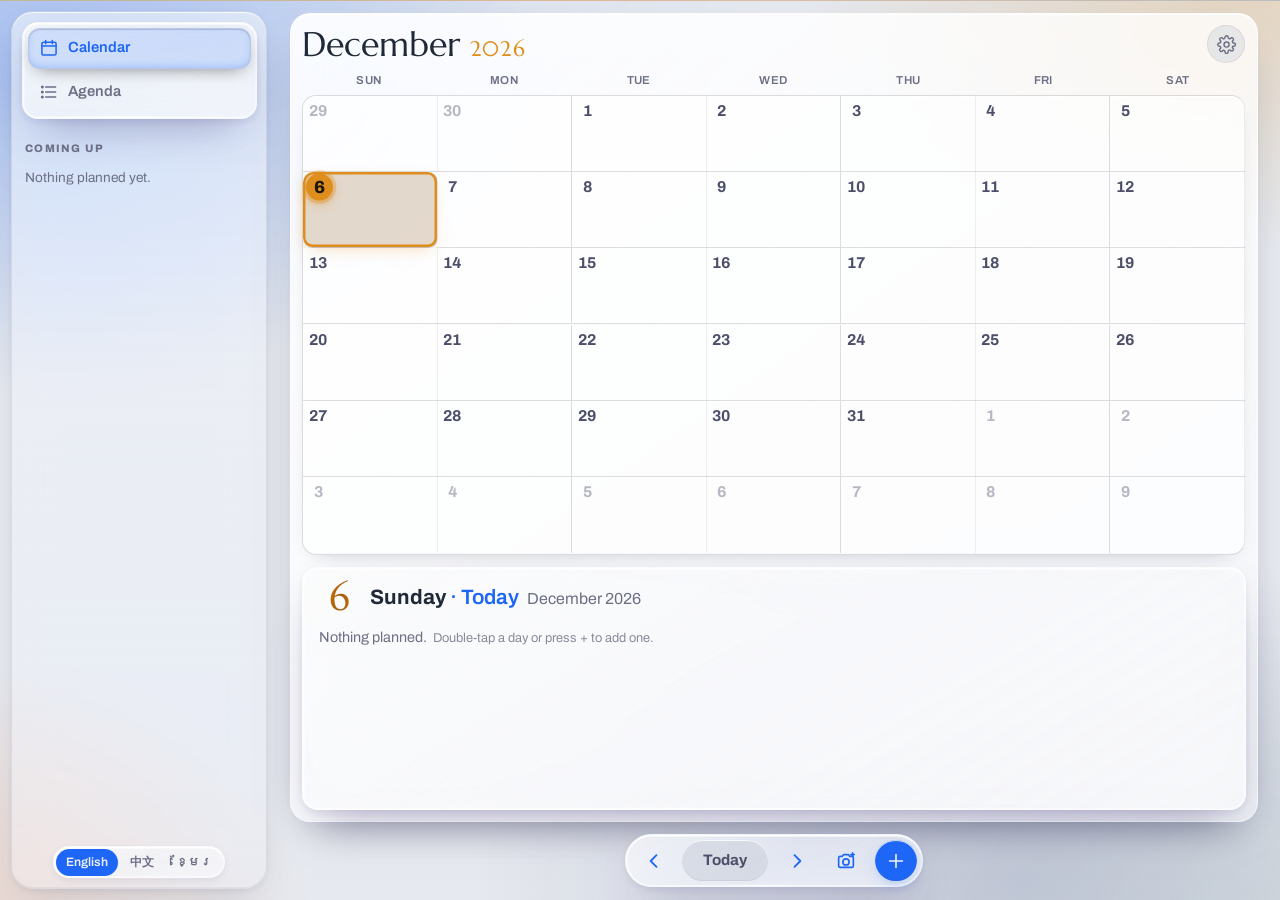
==== static/index.html @ cfef1f5f "Deploy: add-event redesign (v141)" ====
<!doctype html>
<html lang="en">
<head>
<meta charset="utf-8">
<meta name="viewport" content="width=device-width, initial-scale=1, viewport-fit=cover">
<script>/* the app's language: the one chosen on this device, else the device's own (Khmer, Chinese), else English; set on <html lang> first so the right fonts load from the first paint */
(function(){var l="en";try{var s=localStorage.getItem("yai_lang");if(s==="en"||s==="zh"||s==="km")l=s;else{var n=navigator.languages||[navigator.language||"en"];for(var i=0;i<n.length;i++){var c=String(n[i]).toLowerCase();if(c.indexOf("km")===0){l="km";break}if(c.indexOf("zh")===0){l="zh";break}if(c.indexOf("en")===0)break}}}catch(e){}document.documentElement.lang=l})();</script>
<script>if(navigator.standalone)document.documentElement.classList.add("ios-app");
/* iPhone only (not iPad or Android): its own safe-area layout, see "iPhone" in the styles */
if(/iPhone|iPod/.test(navigator.userAgent))document.documentElement.classList.add("ios-phone");
/* Android: its Chrome misdraws live background blur (stale strips over the month header), so the glass there
   is drawn without it — see "Android" in the styles */
if(/Android/.test(navigator.userAgent)){document.documentElement.classList.add("android");if(+((navigator.userAgent.match(/Chrome\/(\d+)/)||[])[1]||0)>=115)document.documentElement.classList.add("android-blur")}</script>
<script>/* light (Catppuccin Latte) unless this device chose another theme (Daylight is also defined: data-theme="daylight") */
try{var t=localStorage.getItem("sk_theme");document.documentElement.setAttribute("data-theme",t||"latte");var g=localStorage.getItem("yai_glass");if(g==="soft"||g==="solid")document.documentElement.classList.add("gl-"+g)}catch(e){document.documentElement.setAttribute("data-theme","latte")}</script>
<meta name="theme-color" content="#e6e9ef">
<script src="/static/local-api.js"></script>
<script src="/static/supabase-api.js"></script>
<link rel="manifest" href="/manifest.webmanifest">
<link rel="icon" href="/static/favicon-32.png?v=2" type="image/png" sizes="32x32">
<link rel="apple-touch-icon" href="/static/apple-touch-icon.png?v=2">
<meta name="apple-mobile-web-app-capable" content="yes">
<meta name="apple-mobile-web-app-status-bar-style" content="default">
<meta name="apple-mobile-web-app-title" content="Yai Calendar">
<title>Yai Calendar</title>
<!--
  Yai Calendar (was Odin's Journal) — future planned events (deliveries, bills, staff schedule,
  promotions). Its own app in its own space on purpose: separate from Odin's
  Vault's admin/inventory workflow, so it can be opened, bookmarked and used
  on its own without any of Vault's tab-switching machinery. Reads/writes
  only /api/journal/*, and shares nothing with Vault except the PIN
  (localStorage `sk_token`) and the same visual language.
-->
<link rel="preload" href="/static/fonts/archivo-latin.woff2" as="font" type="font/woff2" crossorigin>
<style>
/* Self-hosted Marcellus + Archivo (latin, latin-ext), from Google Fonts — served from the shop computer so
   pages never wait on the internet for a font, and look the same when the internet is down. */
@font-face {
  font-family: 'Archivo';
  font-style: normal;
  font-weight: 400;
  font-stretch: 100%;
  font-display: swap;
  src: url(/static/fonts/archivo-latin-ext.woff2) format('woff2');
  unicode-range: U+0100-02BA, U+02BD-02C5, U+02C7-02CC, U+02CE-02D7, U+02DD-02FF, U+0304, U+0308, U+0329, U+1D00-1DBF, U+1E00-1E9F, U+1EF2-1EFF, U+2020, U+20A0-20AB, U+20AD-20C4, U+2113, U+2C60-2C7F, U+A720-A7FF;
}
@font-face {
  font-family: 'Archivo';
  font-style: normal;
  font-weight: 400;
  font-stretch: 100%;
  font-display: swap;
  src: url(/static/fonts/archivo-latin.woff2) format('woff2');
  unicode-range: U+0000-00FF, U+0131, U+0152-0153, U+02BB-02BC, U+02C6, U+02DA, U+02DC, U+0304, U+0308, U+0329, U+2000-206F, U+20AC, U+2122, U+2191, U+2193, U+2212, U+2215, U+FEFF, U+FFFD;
}
@font-face {
  font-family: 'Archivo';
  font-style: normal;
  font-weight: 500;
  font-stretch: 100%;
  font-display: swap;
  src: url(/static/fonts/archivo-latin-ext.woff2) format('woff2');
  unicode-range: U+0100-02BA, U+02BD-02C5, U+02C7-02CC, U+02CE-02D7, U+02DD-02FF, U+0304, U+0308, U+0329, U+1D00-1DBF, U+1E00-1E9F, U+1EF2-1EFF, U+2020, U+20A0-20AB, U+20AD-20C4, U+2113, U+2C60-2C7F, U+A720-A7FF;
}
@font-face {
  font-family: 'Archivo';
  font-style: normal;
  font-weight: 500;
  font-stretch: 100%;
  font-display: swap;
  src: url(/static/fonts/archivo-latin.woff2) format('woff2');
  unicode-range: U+0000-00FF, U+0131, U+0152-0153, U+02BB-02BC, U+02C6, U+02DA, U+02DC, U+0304, U+0308, U+0329, U+2000-206F, U+20AC, U+2122, U+2191, U+2193, U+2212, U+2215, U+FEFF, U+FFFD;
}
@font-face {
  font-family: 'Archivo';
  font-style: normal;
  font-weight: 600;
  font-stretch: 100%;
  font-display: swap;
  src: url(/static/fonts/archivo-latin-ext.woff2) format('woff2');
  unicode-range: U+0100-02BA, U+02BD-02C5, U+02C7-02CC, U+02CE-02D7, U+02DD-02FF, U+0304, U+0308, U+0329, U+1D00-1DBF, U+1E00-1E9F, U+1EF2-1EFF, U+2020, U+20A0-20AB, U+20AD-20C4, U+2113, U+2C60-2C7F, U+A720-A7FF;
}
@font-face {
  font-family: 'Archivo';
  font-style: normal;
  font-weight: 600;
  font-stretch: 100%;
  font-display: swap;
  src: url(/static/fonts/archivo-latin.woff2) format('woff2');
  unicode-range: U+0000-00FF, U+0131, U+0152-0153, U+02BB-02BC, U+02C6, U+02DA, U+02DC, U+0304, U+0308, U+0329, U+2000-206F, U+20AC, U+2122, U+2191, U+2193, U+2212, U+2215, U+FEFF, U+FFFD;
}
@font-face {
  font-family: 'Archivo';
  font-style: normal;
  font-weight: 700;
  font-stretch: 100%;
  font-display: swap;
  src: url(/static/fonts/archivo-latin-ext.woff2) format('woff2');
  unicode-range: U+0100-02BA, U+02BD-02C5, U+02C7-02CC, U+02CE-02D7, U+02DD-02FF, U+0304, U+0308, U+0329, U+1D00-1DBF, U+1E00-1E9F, U+1EF2-1EFF, U+2020, U+20A0-20AB, U+20AD-20C4, U+2113, U+2C60-2C7F, U+A720-A7FF;
}
@font-face {
  font-family: 'Archivo';
  font-style: normal;
  font-weight: 700;
  font-stretch: 100%;
  font-display: swap;
  src: url(/static/fonts/archivo-latin.woff2) format('woff2');
  unicode-range: U+0000-00FF, U+0131, U+0152-0153, U+02BB-02BC, U+02C6, U+02DA, U+02DC, U+0304, U+0308, U+0329, U+2000-206F, U+20AC, U+2122, U+2191, U+2193, U+2212, U+2215, U+FEFF, U+FFFD;
}
@font-face {
  font-family: 'Archivo';
  font-style: normal;
  font-weight: 800;
  font-stretch: 100%;
  font-display: swap;
  src: url(/static/fonts/archivo-latin-ext.woff2) format('woff2');
  unicode-range: U+0100-02BA, U+02BD-02C5, U+02C7-02CC, U+02CE-02D7, U+02DD-02FF, U+0304, U+0308, U+0329, U+1D00-1DBF, U+1E00-1E9F, U+1EF2-1EFF, U+2020, U+20A0-20AB, U+20AD-20C4, U+2113, U+2C60-2C7F, U+A720-A7FF;
}
@font-face {
  font-family: 'Archivo';
  font-style: normal;
  font-weight: 800;
  font-stretch: 100%;
  font-display: swap;
  src: url(/static/fonts/archivo-latin.woff2) format('woff2');
  unicode-range: U+0000-00FF, U+0131, U+0152-0153, U+02BB-02BC, U+02C6, U+02DA, U+02DC, U+0304, U+0308, U+0329, U+2000-206F, U+20AC, U+2122, U+2191, U+2193, U+2212, U+2215, U+FEFF, U+FFFD;
}
@font-face {
  font-family: 'Marcellus';
  font-style: normal;
  font-weight: 400;
  font-display: swap;
  src: url(/static/fonts/marcellus-latin-ext.woff2) format('woff2');
  unicode-range: U+0100-02BA, U+02BD-02C5, U+02C7-02CC, U+02CE-02D7, U+02DD-02FF, U+0304, U+0308, U+0329, U+1D00-1DBF, U+1E00-1E9F, U+1EF2-1EFF, U+2020, U+20A0-20AB, U+20AD-20C4, U+2113, U+2C60-2C7F, U+A720-A7FF;
}
@font-face {
  font-family: 'Marcellus';
  font-style: normal;
  font-weight: 400;
  font-display: swap;
  src: url(/static/fonts/marcellus-latin.woff2) format('woff2');
  unicode-range: U+0000-00FF, U+0131, U+0152-0153, U+02BB-02BC, U+02C6, U+02DA, U+02DC, U+0304, U+0308, U+0329, U+2000-206F, U+20AC, U+2122, U+2191, U+2193, U+2212, U+2215, U+FEFF, U+FFFD;
}

/* iPhone home-screen app (status bar "black-translucent"): on a page shorter than the screen iOS sizes the page as if the
   status-bar strip weren't there, so everything pinned to the bottom sat ~55pt higher on short tabs (Find, Rate) than on
   long ones (Stock). Keeping every page at least screen + status bar tall pins the bottom to the same place everywhere. */
html.ios-app body { min-height:calc(100vh + env(safe-area-inset-top)); }
@media (display-mode:standalone) { body { min-height:calc(100vh + env(safe-area-inset-top)); } }
</style>
<style>
  :root { color-scheme:dark;
          --bg:#1e2030; --card:#222436; --card-2:#2f334d; --fill:#2f334d; --fill-2:#3b4261;
          --line:#3b4261; --ink:#c8d3f5; --muted:#828bb8;
          --accent:#82aaff; --accent-soft:color-mix(in srgb,var(--k-act) 18%,transparent); --good:#c3e88d; --warn:#ff966c;
          --good-soft:color-mix(in srgb,var(--k-money) 15%,transparent); --warn-soft:color-mix(in srgb,var(--k-warn) 16%,transparent);
          --nav:color-mix(in srgb,var(--k-bg1) 74%,transparent); --radius:14px; --radius-lg:18px; --shadow:0 2px 10px rgba(0,0,0,.4);
          --gold:#D4AF37;
          --bifrost:linear-gradient(90deg,#D4AF37,#D98A3C,#8FA6BF,#8B7BC4,#5A6FC0);
          /* same two materials as Odin's Vault: --glass (real blur) for the handful
             of bounded surfaces here (clock, table, floating bars); --pane (no
             blur) for the 42 calendar day cells, the one thing that repeats. */
          --glass:linear-gradient(to bottom,color-mix(in srgb,var(--k-bg2) 66%,transparent),color-mix(in srgb,var(--k-bg2) 48%,transparent));
          --pane:linear-gradient(to bottom,color-mix(in srgb,var(--k-bg2) 92%,transparent),color-mix(in srgb,var(--k-bg2) 80%,transparent));
          --glass-blur:saturate(180%) blur(20px);
          --glass-line:color-mix(in srgb,var(--k-ink) 11%,transparent);
          --glass-edge:inset 0 1px 0 rgba(255,255,255,.14),inset 0 -1px 0 rgba(0,0,0,.32);
          --glass-lift:0 14px 38px -12px rgba(0,0,0,.62),0 2px 8px -3px rgba(0,0,0,.45);
          --ambient:radial-gradient(1200px 760px at 6% -12%,color-mix(in srgb,var(--k-act) 11%,transparent),transparent 60%),
                    radial-gradient(900px 640px at 104% 110%,color-mix(in srgb,var(--k-money) 5.5%,transparent),transparent 58%);
          --ease-out:cubic-bezier(.16,1,.3,1); --ease-spring:cubic-bezier(.34,1.4,.64,1);
          --ease-slide:cubic-bezier(.3,.8,.4,1); }
  * { box-sizing:border-box; }
  html { background:var(--bg); scroll-behavior:smooth; height:100%; }
  body { margin:0; background:transparent; color:var(--ink); min-height:100dvh;
         display:flex; flex-direction:column;
         font:17px/1.47 "Archivo",-apple-system,"SF Pro Text",system-ui,BlinkMacSystemFont,"Segoe UI",Roboto,Helvetica,Arial,sans-serif;
         -webkit-text-size-adjust:100%; -webkit-font-smoothing:antialiased; -webkit-tap-highlight-color:transparent; }
  body::before { content:""; position:fixed; inset:0; z-index:-1; pointer-events:none; background:var(--ambient); }
  button,input,textarea { font:inherit; color:inherit }
  :focus-visible { outline:2px solid var(--accent); outline-offset:2px; border-radius:6px; }

  header { background:var(--glass); -webkit-backdrop-filter:var(--glass-blur); backdrop-filter:var(--glass-blur);
           border-bottom:1px solid var(--glass-line); box-shadow:var(--glass-edge);
           padding:.5rem .9rem; padding-top:max(.5rem, env(safe-area-inset-top));
           padding-left:max(.9rem, env(safe-area-inset-left)); padding-right:max(.9rem, env(safe-area-inset-right));
           display:flex; align-items:center; gap:.6rem; position:sticky; top:0; z-index:5; }
  header::after { content:""; position:absolute; left:0; right:0; bottom:0; height:2px;
                  background:var(--bifrost); background-size:200% 100%; opacity:.55; pointer-events:none;
                  animation:bifrost 18s ease-in-out infinite alternate; }
  @keyframes bifrost { to { background-position:-200% 0; } }
  .ident { display:flex; align-items:center; gap:.5rem; min-width:0; }
  .mark { flex:none; width:22px; height:22px; display:block; }
  header h1 { margin:0; font-family:Marcellus,"Iowan Old Style",Georgia,serif;
              font-size:.92rem; font-weight:400; letter-spacing:.09em; text-transform:uppercase;
              color:var(--gold); opacity:.85; white-space:nowrap; overflow:hidden; text-overflow:ellipsis; }
  .back { flex:none; margin-left:auto; text-decoration:none; color:var(--accent); font-size:.82rem; font-weight:600;
          border:1px solid var(--glass-line); border-radius:8px; padding:.42rem .7rem; }
  .back:active { background:var(--fill); }
  @media (max-width:420px) { header h1 { font-size:.78rem; letter-spacing:.05em; } }

  .view-title { font-family:Marcellus,"Iowan Old Style",Georgia,serif; font-size:1.2rem;
                font-weight:400; letter-spacing:.005em; color:var(--ink); }
  .row { display:flex; gap:.5rem; align-items:center; }
  .muted { color:var(--muted); font-size:.9rem; }
  .empty { color:var(--muted); padding:.6rem .2rem; }
  .warn { color:var(--warn); } .good { color:var(--good); }
  input, select, textarea { font:inherit; font-size:1rem; padding:.6rem .75rem; border-radius:11px;
    width:100%; background:color-mix(in srgb,var(--k-bg3) 55%,transparent); color:var(--ink); border:1px solid var(--glass-line);
    box-shadow:var(--glass-edge); transition:box-shadow .15s, border-color .15s; }
  input:focus, select:focus, textarea:focus { outline:none; border-color:var(--accent);
    box-shadow:var(--glass-edge),0 0 0 3px var(--accent-soft); }
  input::placeholder, textarea::placeholder { color:var(--muted); opacity:.7; }
  input[type=checkbox] { width:auto; }
  .field { display:flex; flex-direction:column; gap:.28rem; flex:1 1 8rem; min-width:0; }
  .field > span { font-size:.74rem; color:var(--muted); font-weight:500; padding-left:.1rem; }
  button.act { background:var(--accent); color:#fff; border:none; padding:.62rem 1.1rem; border-radius:12px;
               cursor:pointer; font:inherit; font-size:1rem; font-weight:600;
               box-shadow:var(--glass-edge),0 6px 18px -8px color-mix(in srgb,var(--k-act) 55%,transparent);
               transition:opacity .15s, transform .2s var(--ease-spring); }
  button.act:hover { opacity:.9; } button.act:active { transform:scale(.96); }
  button.act:disabled { opacity:.4; cursor:default; }
  button.mini { border:1px solid var(--glass-line); background:color-mix(in srgb,var(--k-bg3) 50%,transparent); color:var(--accent);
                padding:.42rem .7rem; border-radius:9px; cursor:pointer; font-size:.88rem; font-weight:500;
                box-shadow:var(--glass-edge); transition:background-color .15s var(--ease-out), transform .2s var(--ease-spring); }
  button.mini:hover { background:var(--fill-2); }
  button.mini:active { transform:scale(.96); }
  .item-edit-actions { display:flex; gap:.5rem; justify-content:flex-end; margin-top:1rem; }
  @media (max-width:600px) { .item-edit-actions button { flex:1; } }
  .chip-lbl { background:var(--fill-2); border-radius:999px; padding:.1rem .5rem; }

  /* ---- photo-free modal dialogs (add event / day detail / askInput / askConfirm) ---- */
  /* dialogs cover what's visible of the screen (--vvt/--vvh: above the on-screen keyboard while it's open, set by
     the script under "keyboard"), on a solid card: forms read cleanly, with nothing showing through */
  .modal-ov { position:fixed; left:0; right:0; top:var(--vvt,0px); height:var(--vvh,100dvh); background:rgba(0,0,0,.5); z-index:25;
              display:flex; align-items:center; justify-content:center; padding:1rem;
              animation:overlayIn .22s ease both; }
  .modal-card { overscroll-behavior:contain; background:var(--k-bg2);
                border:1px solid var(--glass-line); box-shadow:var(--glass-edge),var(--glass-lift);
                border-radius:20px; max-width:min(26rem,calc(100vw - 2rem)); width:100%;
                max-height:calc(var(--vvh,100dvh) - 2rem); overflow:auto; overscroll-behavior:contain; touch-action:pan-y;
                padding:clamp(.85rem,3vw,1.2rem); animation:popIn .4s var(--ease-out) both; }
  /* phones: a sheet from the bottom edge, full width, that scrolls inside when the keyboard leaves it short of room */
  @media (max-width:560px) {
    .modal-ov { align-items:flex-end; padding:0; }
    .modal-card { max-width:100%; border-radius:20px 20px 0 0; border-bottom:0;
      max-height:calc(var(--vvh,100dvh) - env(safe-area-inset-top) - .75rem);
      padding:1rem 1rem calc(1rem + env(safe-area-inset-bottom)); }
  }
  .modal-card h2 { font-family:Marcellus,"Iowan Old Style",Georgia,serif; font-weight:400; margin:0 0 .7rem; }
  @keyframes fadeIn { from{ opacity:0; } to{ opacity:1; } }
  @keyframes popIn  { from{ opacity:0; transform:scale(.94) translateY(8px); } to{ opacity:1; transform:none; } }
  @keyframes overlayIn { from{ opacity:0; } to{ opacity:1; } }
  @media (prefers-reduced-motion: reduce){
    *, *::before, *::after { animation-duration:.001ms !important; animation-iteration-count:1 !important;
                             transition-duration:.001ms !important; scroll-behavior:auto !important; } }

  /* ---- Odin's Journal ---- */
  .jr-viewtoggle { display:flex; gap:.25rem; background:var(--fill); border-radius:10px; padding:3px; }
  .jr-vt-btn { border:none; background:transparent; color:var(--muted); border-radius:7px;
    padding:.5rem .75rem; cursor:pointer; font-size:.85rem; font-weight:600;
    transition:background-color .15s var(--ease-out), color .15s var(--ease-out); }
  .jr-vt-btn.active { background:var(--card); color:var(--accent); box-shadow:var(--shadow); }
  .jr-showpast { display:flex; align-items:center; gap:.35rem; font-size:.82rem; margin-left:auto; white-space:nowrap; }
  .jr-showpast input { width:auto; margin:0; }

  .jr-day-group { margin-bottom:1.1rem; }
  .jr-day-head { font-size:.95rem; font-weight:700; margin-bottom:.4rem; color:var(--ink); }
  .jr-day-head .rel { color:var(--accent); }
  .jr-table { display:grid; grid-template-columns:4.2rem 1fr 6rem 2.2rem 2.2rem; border-radius:12px; overflow:hidden;
    background:var(--glass); -webkit-backdrop-filter:var(--glass-blur); backdrop-filter:var(--glass-blur);
    border:1px solid var(--glass-line); box-shadow:var(--glass-edge),var(--glass-lift); }
  .jr-table .jr-h { font-size:.68rem; text-transform:uppercase; letter-spacing:.05em; color:var(--muted);
    background:var(--fill); padding:.4rem .5rem; border-bottom:1px solid var(--line); }
  .jr-cell { padding:.55rem .5rem; border-bottom:1px solid var(--line); border-right:1px solid var(--line);
    font-size:.88rem; min-width:0; overflow:hidden; text-overflow:ellipsis; white-space:nowrap; cursor:pointer;
    display:flex; align-items:center; transition:background-color .12s var(--ease-out); }
  .jr-cell:hover, .jr-cell:active { background:var(--fill); }
  .jr-cell.jr-time { font-variant-numeric:tabular-nums; color:var(--muted); }
  .jr-cell.jr-title { font-weight:600; }
  .jr-row.done .jr-title { color:var(--muted); text-decoration:line-through; }
  .jr-cell.jr-cat { font-size:.76rem; }
  .jr-cell.jr-check, .jr-cell.jr-del { justify-content:center; cursor:pointer; color:var(--muted); border-right:none; }
  .jr-cell.jr-check.done { color:var(--good); }
  .jr-cell.jr-del:hover { color:var(--warn); }
  .jr-row:last-child .jr-cell { border-bottom:none; }
  @media (max-width:640px) {
    .jr-table { grid-template-columns:3.6rem 1fr 2.2rem 2.2rem; }
    .jr-h.jr-h-cat, .jr-cell.jr-cat { display:none; }
  }

  .jr-cal-dow { display:grid; grid-template-columns:repeat(7,1fr); text-align:center; font-size:.7rem;
    color:var(--muted); text-transform:uppercase; letter-spacing:.04em; margin-bottom:.3rem; flex:none; }
  /* "move the date sheets down until the bottom tabs" — the grid stretches to
     fill whatever's left below the dow header, down to main's own bottom
     padding (which already clears the floating bars), instead of leaving a
     dead gap. grid-auto-rows:1fr splits that space evenly across whichever
     row count the current window has (5 or 6 weeks). */
  #jr-calendar { display:flex; flex-direction:column; flex:1; min-height:0; }
  .jr-cal-grid { display:grid; grid-template-columns:repeat(7,1fr); grid-auto-rows:1fr; gap:.3rem; flex:1; min-height:0; }
  #toast { position:fixed; bottom:calc(1.4rem + var(--foot-h,0px) + env(safe-area-inset-bottom)); left:50%;
           transform:translateX(-50%) translateY(14px); z-index:50;
           background:var(--glass); -webkit-backdrop-filter:var(--glass-blur); backdrop-filter:var(--glass-blur);
           border:1px solid var(--glass-line); box-shadow:var(--glass-edge),var(--glass-lift);
           color:var(--k-hi); padding:.75rem 1.2rem; border-radius:14px;
           width:max-content; max-width:min(26rem,calc(100vw - 2rem)); text-align:center; line-height:1.35;
           opacity:0; pointer-events:none; transition:opacity .28s var(--ease-out), transform .28s var(--ease-out); }
  #toast.show { opacity:1; transform:translateX(-50%) translateY(0); }
  /* phone: the Category column is hidden, so the tag moves under the note */
  .jr-cat-m { display:none; font-size:.76rem; margin-top:.2rem; }
  @media (max-width:640px) { .jr-cat-m { display:block; } }
  /* ================= Odin's Keep — shared system (v2) =================
     IDENTICAL in static/index.html, pos.html and journal.html. Each app is a
     self-contained file by design (no shared stylesheet), so this block is
     copied, not imported — edit it in one file, paste it into the other two.
     Everything here is namespaced --k-* / .keep-* so it can't collide with an
     app's own tokens; each app maps its legacy names onto these just below.

     Palette: tokyonight moon, verbatim. A hue means one thing, everywhere:
       money green · quantity yellow · size cyan · price-tier teal ·
       category magenta · interaction blue · destructive red · warning orange.
     Gold is Odin's — the mark, the wordmark, today's date, curated shelves —
     and nothing else. The Bifrost hairline appears once, under the bar. */
  :root {
    --k-hi:#fff; --k-on-act:#10121f; --k-bg0:#191b29; --k-bg1:#1e2030; --k-bg2:#222436; --k-bg3:#2f334d; --k-bg4:#3b4261;
    --k-line:color-mix(in srgb,var(--k-ink) 10%,transparent); --k-line-2:color-mix(in srgb,var(--k-ink) 16%,transparent);
    --k-ink:#c8d3f5; --k-muted:#828bb8; --k-faint:#636da6;
    --k-money:#c3e88d; --k-qty:#ffc777; --k-size:#86e1fc; --k-tier:#4fd6be;
    --k-cat:#c099ff; --k-act:#82aaff; --k-bad:#ff757f; --k-warn:#ff966c;
    --k-act-soft:color-mix(in srgb,var(--k-act) 14%,transparent); --k-money-soft:color-mix(in srgb,var(--k-money) 13%,transparent);
    --k-warn-soft:color-mix(in srgb,var(--k-warn) 14%,transparent); --k-bad-soft:color-mix(in srgb,var(--k-bad) 14%,transparent);
    --k-gold:#d4af37; --k-gold-soft:rgba(212,175,55,.12);
    --k-bifrost:linear-gradient(90deg,#d4af37,#d98a3c,#8fa6bf,#8b7bc4,#5a6fc0);
    --k-font:"Archivo",-apple-system,"SF Pro Text",system-ui,"Segoe UI",Roboto,Helvetica,Arial,sans-serif;
    --k-display:Marcellus,"Iowan Old Style",Georgia,serif;
    --k-r-sm:8px; --k-r:12px; --k-r-lg:16px;
    --k-lift:0 1px 0 rgba(255,255,255,.04) inset,0 10px 28px -14px rgba(0,0,0,.7);
    --ease-out:cubic-bezier(.16,1,.3,1); --ease-spring:cubic-bezier(.34,1.4,.64,1);
    --ease-slide:cubic-bezier(.3,.8,.4,1);
  }
  /* ---- the suite bar: brand + app switcher, same in all three apps ---- */
  .keep-bar { position:sticky; top:0; z-index:20; display:flex; flex-wrap:wrap; align-items:center;
    column-gap:.75rem; row-gap:0; background:color-mix(in srgb,var(--k-bg0) 86%,transparent);
    -webkit-backdrop-filter:saturate(160%) blur(18px); backdrop-filter:saturate(160%) blur(18px);
    padding:.5rem max(.9rem,env(safe-area-inset-right)) .5rem max(.9rem,env(safe-area-inset-left));
    padding-top:max(.5rem,env(safe-area-inset-top)); border-bottom:1px solid var(--k-line); }
  .keep-bar::after { content:""; position:absolute; left:0; right:0; bottom:-1px; height:2px; pointer-events:none;
    background:var(--k-bifrost); background-size:200% 100%; opacity:.5;
    animation:keepBifrost 18s ease-in-out infinite alternate; }
  @keyframes keepBifrost { to { background-position:-200% 0; } }
  .keep-brand { display:flex; align-items:center; gap:.45rem; flex:none; min-width:0; text-decoration:none; }
  .keep-brand svg { width:22px; height:22px; flex:none; display:block; }
  .keep-word { font:400 .8rem/1 var(--k-display); letter-spacing:.16em; text-transform:uppercase;
    color:var(--k-gold); opacity:.9; white-space:nowrap; }
  /* The switcher doubles as the app's title: the current app is the lit
     segment, with its name; the others are one tap away. */
  .keep-switch { display:flex; align-items:center; gap:2px; flex:none; padding:3px; border-radius:11px;
    background:var(--k-bg0); border:1px solid var(--k-line); }
  .keep-switch a { display:flex; align-items:center; gap:.4rem; height:2.1rem; padding:0 .7rem; border-radius:8px;
    color:var(--k-muted); text-decoration:none; font:600 .86rem/1 var(--k-font); white-space:nowrap;
    transition:background-color .18s var(--ease-out), color .18s var(--ease-out), transform .15s var(--ease-spring); }
  .keep-switch a svg { width:1.05rem; height:1.05rem; flex:none; }
  .keep-switch a:hover { color:var(--k-ink); }
  .keep-switch a:active { transform:scale(.95); }
  .keep-switch a[aria-current="page"] { background:var(--k-bg3); color:var(--k-ink);
    box-shadow:inset 0 1px 0 rgba(255,255,255,.06),0 2px 8px -3px rgba(0,0,0,.6); }
  .keep-switch a[aria-current="page"] svg { color:var(--k-gold); }
  .keep-tools { margin-left:auto; display:flex; align-items:center; gap:.4rem; flex:none; min-width:0; }
  /* phone: the other apps collapse to icons; the current one keeps its name */
  @media (max-width:640px) {
    .keep-bar { column-gap:.5rem; }
    .keep-switch a:not([aria-current="page"]) { padding:0 .55rem; }
    .keep-switch a:not([aria-current="page"]) span { display:none; }
  }
  @media (max-width:430px) { .keep-word { display:inline; } }   /* the Journal is the only app: keep its name */
  /* shared figure style: every number lines up down a column */
  .keep-num { font-variant-numeric:tabular-nums; font-feature-settings:"tnum"; }
  @media (prefers-reduced-motion:reduce) { .keep-bar::after { animation:none; } }

  /* ================= Odin's Journal — v2 layer =================
     Last in the sheet so it wins ties. The shared suite bar replaces the old
     header + "Journal" title (the switcher already names the app), and the
     thin clock strip becomes the page's heading: today, set large. */
  :root { --bg:var(--k-bg1); --card:var(--k-bg2); --card-2:var(--k-bg3); --fill:var(--k-bg3); --fill-2:var(--k-bg4);
          --ink:var(--k-ink); --muted:var(--k-muted); --accent:var(--k-act); --accent-soft:var(--k-act-soft);
          --good:var(--k-money); --warn:var(--k-warn); --gold:var(--k-gold); --bifrost:var(--k-bifrost);
          --glass-line:var(--k-line); }
  body { font-family:var(--k-font); font-size:16px; }
  main { margin-top:1.4rem; }
  button.act { color:var(--k-on-act); font-weight:700; }


  .jr-showpast { padding:.35rem .7rem; border-radius:999px; border:1px solid var(--k-line); color:var(--k-muted);
    cursor:pointer; user-select:none; }
  .jr-showpast:has(input:checked) { color:var(--k-act); border-color:color-mix(in srgb,var(--k-act) 45%,transparent); background:var(--k-act-soft); }
  .jr-day-head { font-size:.7rem; font-weight:700; letter-spacing:.1em; text-transform:uppercase; color:var(--k-muted); }
  .jr-day-head .rel { color:var(--k-gold); }
  .jr-table { border-radius:var(--k-r); }
  .jr-table .jr-h { font-size:.64rem; letter-spacing:.09em; font-weight:700; }

  /* an empty agenda is the normal starting state, not an error — say what
     goes here, in the space where it will go */
  #jr-agenda-list > .empty { display:flex; flex-direction:column; align-items:center; gap:.35rem; text-align:center;
    padding:2.4rem 1.2rem; border:1px dashed var(--k-line-2); border-radius:var(--k-r-lg); color:var(--k-muted); }
  #jr-agenda-list > .empty::before { content:""; width:2.4rem; height:2.4rem; margin-bottom:.35rem; opacity:.7;
    background:currentColor;
    -webkit-mask:url("data:image/svg+xml,%3Csvg xmlns='http://www.w3.org/2000/svg' viewBox='0 0 24 24' fill='none' stroke='black' stroke-width='1.5' stroke-linecap='round' stroke-linejoin='round'%3E%3Crect x='3.5' y='5' width='17' height='15.5' rx='2'/%3E%3Cpath d='M3.5 9.5h17M8 3v4M16 3v4M12 13v4M10 15h4'/%3E%3C/svg%3E") center/contain no-repeat;
            mask:url("data:image/svg+xml,%3Csvg xmlns='http://www.w3.org/2000/svg' viewBox='0 0 24 24' fill='none' stroke='black' stroke-width='1.5' stroke-linecap='round' stroke-linejoin='round'%3E%3Crect x='3.5' y='5' width='17' height='15.5' rx='2'/%3E%3Cpath d='M3.5 9.5h17M8 3v4M16 3v4M12 13v4M10 15h4'/%3E%3C/svg%3E") center/contain no-repeat; }
  .jr-cal-day { border-radius:9px; }
  .jr-vt-btn.active { background:var(--k-bg3); color:var(--k-ink); }

  /* ================= Odin's Keep — motion (shared, v2) =================
     IDENTICAL in index.html, pos.html and journal.html — edit once, paste
     into the other two. Modelled on iOS: real springs rather than generic
     ease curves, so things decelerate the way physical objects do and
     settle instead of stopping dead.
       --k-smooth  critically damped: panels, sheets, page content — no overshoot
       --k-snappy  ~2% overshoot: toggles, sliding highlights, small moves
       --k-bouncy  ~8% rebound: ONLY the spring-back when a press is released
       --k-ios     the iOS sheet curve, for things that slide a long way
       --k-exit    leaving is quicker and quieter than arriving
     Springs are sampled into CSS linear(); a browser without it (iOS < 17.2)
     falls back to the nearest cubic-bezier. The app's older three tokens
     (--ease-out / --ease-spring / --ease-slide) are re-pointed here, so every
     existing transition picks the springs up without being rewritten. */
  :root {
    --k-smooth:cubic-bezier(.2,.9,.25,1); --k-snappy:cubic-bezier(.25,1.1,.4,1); --k-bouncy:cubic-bezier(.3,1.35,.45,1);
    --k-ios:cubic-bezier(.32,.72,0,1); --k-exit:cubic-bezier(.4,0,.9,.6);
    --k-t-press:.1s; --k-t-quick:.32s; --k-t:.52s; --k-t-slow:.68s;
  }
  @supports (transition-timing-function:linear(0,1)) {
    :root {
      --k-smooth:linear(0, 0.025, 0.085, 0.165, 0.252, 0.341, 0.426, 0.505, 0.576, 0.64, 0.696, 0.744, 0.786, 0.822, 0.852, 0.877, 0.899, 0.916, 0.931, 0.944, 0.954, 0.962, 0.969, 0.975, 0.98, 0.983, 0.987, 0.989, 0.991, 0.993, 0.994, 0.995, 0.996, 0.997, 1);
      --k-snappy:linear(0, 0.031, 0.108, 0.21, 0.324, 0.438, 0.546, 0.643, 0.728, 0.8, 0.859, 0.906, 0.942, 0.97, 0.99, 1.003, 1.012, 1.017, 1.019, 1.02, 1.019, 1.017, 1.015, 1.013, 1.011, 1.009, 1.007, 1.005, 1.004, 1.003, 1.002, 1.001, 1.001, 1, 1);
      --k-bouncy:linear(0, 0.046, 0.158, 0.305, 0.462, 0.614, 0.748, 0.86, 0.947, 1.009, 1.05, 1.074, 1.083, 1.082, 1.074, 1.063, 1.05, 1.037, 1.025, 1.015, 1.007, 1.001, 0.997, 0.994, 0.993, 0.993, 0.993, 0.994, 0.995, 0.997, 0.998, 0.998, 0.999, 1, 1);
    }
  }
  :root { --ease-out:var(--k-smooth); --ease-spring:var(--k-snappy); --ease-slide:var(--k-ios); }

  @keyframes kFadeIn   { from { opacity:0; } }
  @keyframes kFadeOut  { to   { opacity:0; } }
  @keyframes kRise     { from { opacity:0; transform:translate3d(0,10px,0); } }
  @keyframes kReveal   { from { opacity:0; transform:translate3d(0,-6px,0); } }
  @keyframes kSheetIn  { from { opacity:0; transform:translate3d(0,14px,0) scale(.965); } }
  @keyframes kSheetOut { to   { opacity:0; transform:translate3d(0,8px,0) scale(.975); } }
  @keyframes kToastIn  { from { opacity:0; transform:translate3d(-50%,18px,0) scale(.94); } }

  /* ---- press: sink fast, spring back ----
     The "in" is near-instant so a tap feels acknowledged under the finger;
     the release rides the bouncy spring back to rest. */
  .k-press, button.act, button.mini, a.mini, .chip, .keep-switch a, .add-seg button, .add-kind-btn,
  .jr-vt-btn, .tile, .note, .step button, .paybtn, .go, .ghost, .xbtn, .add-photo-btn {
    transition-property:transform, background-color, border-color, color, box-shadow, opacity;
    transition-duration:var(--k-t-slow), .2s, .2s, .2s, .25s, .2s;
    transition-timing-function:var(--k-bouncy), ease, ease, ease, ease, ease; }
  .k-press:active, button.act:active:not(:disabled), button.mini:active, a.mini:active, .chip:active,
  .keep-switch a:active, .add-seg button:active, .add-kind-btn:active, .jr-vt-btn:active,
  .tile:active, .note:active, .step button:active, .paybtn:active:not([disabled]), .go:active:not([disabled]),
  .ghost:active, .xbtn:active, .add-photo-btn:active {
    transform:scale(.96); transition-duration:var(--k-t-press), .1s, .1s, .1s, .1s, .1s;
    transition-timing-function:ease-out; }
  .tile:active, .add-photo-btn:active, .add-kind-btn:active { transform:scale(.975); }

  /* ---- sliding thumb for segmented controls (positioned by kThumbs() in JS) ---- */
  .k-thumbed { position:relative; isolation:isolate; }
  .k-thumb { position:absolute; left:0; top:0; z-index:-1; pointer-events:none; border-radius:8px;
    background:var(--k-bg3); box-shadow:inset 0 1px 0 rgba(255,255,255,.06),0 2px 8px -3px rgba(0,0,0,.6);
    transition:transform var(--k-t) var(--k-snappy), width var(--k-t) var(--k-snappy), height var(--k-t) var(--k-snappy), opacity .2s;
    will-change:transform,width; }
  .k-thumbed.k-ready > .active, .k-thumbed.k-ready > [aria-current="page"] { background:transparent !important; box-shadow:none !important; }
  .k-thumb.k-line { height:2px !important; border-radius:2px; background:var(--k-act); box-shadow:none; }

  /* ---- toasts spring up, sheets settle, overlays fade ---- */
  #toast.show, #toast.on { animation:kToastIn var(--k-t) var(--k-snappy) both; }

  /* ---- between apps: the suite bar stays put, the page cross-fades ---- */
  @view-transition { navigation:auto; }
  .keep-bar { view-transition-name:keep-bar; }
  ::view-transition-old(root) { animation:kFadeOut .18s var(--k-exit) both; }
  ::view-transition-new(root) { animation:kRise .42s var(--k-smooth) both; }
  ::view-transition-group(keep-bar) { animation-duration:.3s; }

  @media (prefers-reduced-motion:reduce) {
    .k-thumb { transition:none; }
    ::view-transition-group(*), ::view-transition-old(*), ::view-transition-new(*) { animation:none !important; }
  }

  /* ================= Journal motion ================= */
  .modal-ov { animation:kFadeIn .28s ease-out both; }
  .modal-card { animation:kSheetIn var(--k-t) var(--k-smooth) both; will-change:transform,opacity; }
  .modal-ov.k-leaving { animation:kFadeOut .22s var(--k-exit) forwards; }
  .modal-ov.k-leaving .modal-card { animation:kSheetOut .22s var(--k-exit) forwards; }
  #jr-agenda, #jr-calendar { animation:kRise var(--k-t) var(--k-smooth) both; will-change:transform,opacity; }
  @keyframes kRiseR { from { opacity:0; transform:translateY(14px); } }
  @keyframes kRiseC { from { opacity:0; transform:translateX(-50%) translateY(14px); } }
  #jr-cal-nav, #jr-actions-bar { animation:kRiseC var(--k-t) var(--k-snappy) both; }
  .jr-day-group { animation:kRise var(--k-t) var(--k-smooth) both; }
  .jr-viewtoggle .k-thumb { border-radius:999px; }
  .jr-cal-day { transition:background-color .2s ease, transform var(--k-t-slow) var(--k-bouncy); }
  .jr-cal-day:active { transform:scale(.95); transition-duration:var(--k-t-press); }

  /* motion pass: agenda days cascade in; the calendar fills in a quick wave */
  @keyframes jrCell { from { opacity:0; transform:scale(.94); } }
  .jr-day-group:nth-child(1){animation-delay:0ms}
  .jr-day-group:nth-child(2){animation-delay:45ms}
  .jr-day-group:nth-child(3){animation-delay:90ms}
  .jr-day-group:nth-child(4){animation-delay:135ms}
  .jr-day-group:nth-child(5){animation-delay:180ms}
  .jr-day-group:nth-child(6){animation-delay:225ms}
  .jr-day-group:nth-child(7){animation-delay:270ms}
  .jr-day-group:nth-child(8){animation-delay:315ms}
  .jr-day-group:nth-child(9){animation-delay:360ms}
  .jr-day-group:nth-child(10){animation-delay:405ms}
  .jr-day-group:nth-child(n+11){animation-delay:450ms}
  .jr-cal-day { animation:jrCell .42s var(--k-smooth) backwards; will-change:transform,opacity; }
  .jr-cal-day:nth-child(1){animation-delay:0ms}
  .jr-cal-day:nth-child(2){animation-delay:9ms}
  .jr-cal-day:nth-child(3){animation-delay:18ms}
  .jr-cal-day:nth-child(4){animation-delay:27ms}
  .jr-cal-day:nth-child(5){animation-delay:36ms}
  .jr-cal-day:nth-child(6){animation-delay:45ms}
  .jr-cal-day:nth-child(7){animation-delay:54ms}
  .jr-cal-day:nth-child(8){animation-delay:63ms}
  .jr-cal-day:nth-child(9){animation-delay:72ms}
  .jr-cal-day:nth-child(10){animation-delay:81ms}
  .jr-cal-day:nth-child(11){animation-delay:90ms}
  .jr-cal-day:nth-child(12){animation-delay:99ms}
  .jr-cal-day:nth-child(13){animation-delay:108ms}
  .jr-cal-day:nth-child(14){animation-delay:117ms}
  .jr-cal-day:nth-child(15){animation-delay:126ms}
  .jr-cal-day:nth-child(16){animation-delay:135ms}
  .jr-cal-day:nth-child(17){animation-delay:144ms}
  .jr-cal-day:nth-child(18){animation-delay:153ms}
  .jr-cal-day:nth-child(19){animation-delay:162ms}
  .jr-cal-day:nth-child(20){animation-delay:171ms}
  .jr-cal-day:nth-child(21){animation-delay:180ms}
  .jr-cal-day:nth-child(22){animation-delay:189ms}
  .jr-cal-day:nth-child(23){animation-delay:198ms}
  .jr-cal-day:nth-child(24){animation-delay:207ms}
  .jr-cal-day:nth-child(25){animation-delay:216ms}
  .jr-cal-day:nth-child(26){animation-delay:225ms}
  .jr-cal-day:nth-child(27){animation-delay:234ms}
  .jr-cal-day:nth-child(28){animation-delay:243ms}
  .jr-cal-day:nth-child(29){animation-delay:252ms}
  .jr-cal-day:nth-child(30){animation-delay:261ms}
  .jr-cal-day:nth-child(31){animation-delay:270ms}
  .jr-cal-day:nth-child(32){animation-delay:279ms}
  .jr-cal-day:nth-child(33){animation-delay:288ms}
  .jr-cal-day:nth-child(34){animation-delay:297ms}
  .jr-cal-day:nth-child(35){animation-delay:306ms}
  .jr-cal-day:nth-child(36){animation-delay:315ms}
  .jr-cal-day:nth-child(37){animation-delay:324ms}
  .jr-cal-day:nth-child(38){animation-delay:333ms}
  .jr-cal-day:nth-child(39){animation-delay:342ms}
  .jr-cal-day:nth-child(40){animation-delay:351ms}
  .jr-cal-day:nth-child(41){animation-delay:360ms}
  .jr-cal-day:nth-child(42){animation-delay:369ms}
  .jr-cal-day:nth-child(n+43){animation-delay:378ms}
  @media (prefers-reduced-motion:reduce) { .jr-cal-day { animation:none; } }

/* embedded in a host's frame: the host has its own app switcher */
html.embedded .keep-brand, html.embedded .keep-switch { display:none !important; }

  /* ===== Themes — each only sets the --k-* palette; everything else (glass, tints, glows,
     ambient wash) is color-mix()ed from these, so a theme is ~20 values. Chosen in Vault's
     Settings, kept in localStorage 'sk_theme' (shared by Vault, POS and Journal). The default
     Tokyo Night Moon is the plain :root above, with no data-theme. ===== */
  /* Catppuccin Latte (catppuccin.com/palette): crust/mantle/base for the layers, surface0/1 for fills, text/subtext,
     and its blue, green, yellow, peach, red, mauve, teal and sky for the meanings above */
  :root[data-theme="latte"] { color-scheme:light;
    --k-bg0:#dce0e8; --k-bg1:#e6e9ef; --k-bg2:#eff1f5; --k-bg3:#ccd0da; --k-bg4:#bcc0cc;
    --k-ink:#4c4f69; --k-hi:#4c4f69; --k-muted:#6c6f85; --k-faint:#8c8fa1;
    --k-money:#40a02b; --k-qty:#df8e1d; --k-size:#04a5e5; --k-tier:#179299; --k-cat:#8839ef;
    --k-act:#1e66f5; --k-bad:#d20f39; --k-warn:#fe640b; --k-on-act:#eff1f5;
    --k-gold:#df8e1d; --gold:#df8e1d; --shot-a:#e6e9ef; --shot-b:#dce0e8;
    --glass-edge:inset 0 1px 0 rgba(255,255,255,.8),inset 0 -1px 0 rgba(76,79,105,.07);
    --glass-lift:0 14px 36px -16px rgba(76,79,105,.28),0 2px 8px -3px rgba(76,79,105,.14);
    --k-lift:0 1px 0 rgba(255,255,255,.7) inset,0 8px 22px -14px rgba(76,79,105,.32);
    --shadow:0 2px 10px rgba(76,79,105,.16); }
  :root[data-theme="daylight"] { color-scheme:light;
    --k-bg0:#cfd4e3; --k-bg1:#e1e2e7; --k-bg2:#f1f2f7; --k-bg3:#dfe2ec; --k-bg4:#c5cadc;
    --k-ink:#343b58; --k-hi:#16161e; --k-muted:#5f6a9c; --k-faint:#8189b0;
    --k-money:#3f6b1f; --k-qty:#8a5a00; --k-size:#00678a; --k-tier:#0c7d68; --k-cat:#7a3fd1;
    --k-act:#2e7de9; --k-bad:#d1243f; --k-warn:#b45309; --k-on-act:#ffffff;
    --k-gold:#9a7608; --gold:#9a7608; --shot-a:#dde1ee; --shot-b:#cdd3e4;
    --glass-edge:inset 0 1px 0 rgba(255,255,255,.85),inset 0 -1px 0 rgba(40,50,90,.07);
    --glass-lift:0 14px 36px -16px rgba(50,62,110,.30),0 2px 8px -3px rgba(50,62,110,.16);
    --k-lift:0 1px 0 rgba(255,255,255,.7) inset,0 8px 22px -14px rgba(50,62,110,.35);
    --shadow:0 2px 10px rgba(50,62,110,.18); }
  :root[data-theme="gruvbox"] { color-scheme:dark;
    --k-bg0:#1b1d1e; --k-bg1:#282828; --k-bg2:#32302f; --k-bg3:#3c3836; --k-bg4:#504945;
    --k-ink:#ebdbb2; --k-hi:#fbf1c7; --k-muted:#a89984; --k-faint:#7c6f64;
    --k-money:#b8bb26; --k-qty:#fabd2f; --k-size:#83a598; --k-tier:#8ec07c; --k-cat:#d3869b;
    --k-act:#83a598; --k-bad:#fb4934; --k-warn:#fe8019; --k-on-act:#1d2021;
    --k-gold:#d4af37; --gold:#d4af37; --shot-a:#2c2a28; --shot-b:#1d1c1b; }
  :root[data-theme="nord"] { color-scheme:dark;
    --k-bg0:#242933; --k-bg1:#2e3440; --k-bg2:#3b4252; --k-bg3:#434c5e; --k-bg4:#4c566a;
    --k-ink:#d8dee9; --k-hi:#eceff4; --k-muted:#9ba7bc; --k-faint:#7886a0;
    --k-money:#a3be8c; --k-qty:#ebcb8b; --k-size:#88c0d0; --k-tier:#8fbcbb; --k-cat:#b48ead;
    --k-act:#81a1c1; --k-bad:#bf616a; --k-warn:#d08770; --k-on-act:#2e3440;
    --k-gold:#d4af37; --gold:#d4af37; --shot-a:#2b3340; --shot-b:#20262f; }
  :root[data-theme="rose-pine"] { color-scheme:dark;
    --k-bg0:#12101b; --k-bg1:#191724; --k-bg2:#1f1d2e; --k-bg3:#26233a; --k-bg4:#403d52;
    --k-ink:#e0def4; --k-hi:#f7f5ff; --k-muted:#908caa; --k-faint:#6e6a86;
    --k-money:#8fd0a0; --k-qty:#f6c177; --k-size:#9ccfd8; --k-tier:#5aa9c4; --k-cat:#c4a7e7;
    --k-act:#ebbcba; --k-bad:#eb6f92; --k-warn:#ea9a97; --k-on-act:#191724;
    --k-gold:#d4af37; --gold:#d4af37; --shot-a:#241f33; --shot-b:#171424; }
  :root[data-theme="odin-black"] { color-scheme:dark;
    --k-bg0:#000000; --k-bg1:#06060a; --k-bg2:#101015; --k-bg3:#1a1a22; --k-bg4:#2b2b36;
    --k-ink:#e8e6df; --k-hi:#ffffff; --k-muted:#9d998c; --k-faint:#6f6b60;
    --k-money:#7fd49a; --k-qty:#e7c15a; --k-size:#7cc8e8; --k-tier:#4fd6be; --k-cat:#b69cff;
    --k-act:#d9b64a; --k-bad:#ff6b6b; --k-warn:#ff9a5c; --k-on-act:#0b0b0e;
    --k-gold:#d4af37; --gold:#d4af37; --shot-a:#14141b; --shot-b:#08080c; }
  :root[data-theme="forest"] { color-scheme:dark;
    --k-bg0:#0d1512; --k-bg1:#13201b; --k-bg2:#1a2a24; --k-bg3:#243730; --k-bg4:#33493f;
    --k-ink:#d5e6dc; --k-hi:#f1fbf5; --k-muted:#8fa89b; --k-faint:#688075;
    --k-money:#a6e07a; --k-qty:#f0c870; --k-size:#7fd6e0; --k-tier:#4fd6a8; --k-cat:#c9a0e8;
    --k-act:#6fcf97; --k-bad:#ff7a7a; --k-warn:#f2994a; --k-on-act:#0d1512;
    --k-gold:#d4af37; --gold:#d4af37; --shot-a:#18281f; --shot-b:#0e1914; }

  /* ---- phone: the suite bar keeps just the logo; its app switcher lives in a strip along the bottom ---- */
  :root { --foot-h:0px; }
  #keepfoot { display:none; }
  @media (max-width:800px) {
    :root { --foot-h:3.8rem; --tap:2.9rem; }
    .foot-t { will-change:translate,scale; scale:1 calc(1 - var(--sq,0) * .22); transform-origin:50% 100%; }
    /* physics: under a fast scroll the bar squashes down onto the bottom edge and its contents squeeze in; a spring
       (driven by the scroll script) lets it rebound past rest and settle. --sq is set on the bars only, never :root. */
    .foot-t > * { scale:calc(1 - var(--sqi,0) * .14) calc(1 + var(--sqi,0) * .12); transform-origin:50% 100%; }
    /* and each tab's icon dips with it, then hops on the rebound */
    .foot-t > * > svg, .foot-t > * > .ic, .foot-t > * > a > svg { translate:0 calc(var(--sqi,0) * 5px); }
    html.foot-push .foot-t { transition:translate .18s cubic-bezier(.2,.8,.3,1); }
    html.foot-snap .foot-t { transition:translate .62s cubic-bezier(.34,1.45,.64,1); }   /* spring: overshoots a little and settles */
    @media (prefers-reduced-motion:reduce) { html.foot-push .foot-t, html.foot-snap .foot-t { transition:none; } }
    header.keep-bar .keep-switch { display:none; }
    #keepfoot { position:fixed; left:0; right:0; bottom:0; z-index:45; display:flex; align-items:center;
      justify-content:flex-start; height:calc(var(--foot-h) + env(safe-area-inset-bottom));
      padding:0 max(.6rem,env(safe-area-inset-right)) env(safe-area-inset-bottom) max(1.6rem,env(safe-area-inset-left));
      background:color-mix(in srgb,var(--k-bg0) 86%,transparent);
      -webkit-backdrop-filter:saturate(160%) blur(18px); backdrop-filter:saturate(160%) blur(18px);
      border-top:1px solid var(--k-line); }
    /* the same strip as Odin's Vault (vault.css, the --tap pass): 46px targets, icon-only, 3.8rem tall — so the
       switcher doesn't change size or shape when you move between the apps */
    #keepfoot { gap:.35rem; }
    #keepfoot .keep-switch { gap:.25rem; }
    #keepfoot .keep-switch a { height:var(--tap); min-width:var(--tap); padding:0; border-radius:14px; justify-content:center; }
    #keepfoot .keep-switch a:not([aria-current="page"]) { padding:0; }
    #keepfoot .keep-switch a span { display:none; }
    #keepfoot .keep-switch a svg { width:22px; height:22px; }
    /* floating island, the same as Odin's Vault's app strip: shrink-wrapped, inset from the edges, on the right */
    body #keepfoot { left:auto; right:max(.6rem,env(safe-area-inset-right)); bottom:calc(.55rem + env(safe-area-inset-bottom));
      height:auto; padding:.25rem; border-radius:22px; border:1px solid var(--k-line);
      box-shadow:0 1px 0 color-mix(in srgb,#fff 6%,transparent) inset,0 16px 36px -14px rgba(0,0,0,.72),0 3px 10px -4px rgba(0,0,0,.45);
      background:var(--k-bg2); }
    :root { --foot-h:4.7rem; --tap:2.9rem; }   /* the island (~4rem) + its gap below: what the page keeps clear above it */
    /* right-hand bias: everything along the bottom sits where the right thumb rests */
    #keepfoot { justify-content:flex-end; padding-right:max(.8rem,env(safe-area-inset-right)); }
  }
  html.embedded { --foot-h:0px; }
  html.embedded #keepfoot { display:none !important; }
  /* taps always land: an overlay that is animating out never swallows them, and nothing waits on a double-tap check */
  .k-leaving, .k-leaving * { pointer-events:none !important; }
  button, a, summary, label, select, input[type="checkbox"], input[type="radio"], [onclick], [role="button"], .tile, .prod, .chip { touch-action:manipulation; }

  /* ---- performance: nothing repaints on an idle page ----
     The header's gold line animated background-position: a main-thread restyle + repaint 60 times a second,
     forever, on every page. Same look, now slid by transform (the GPU does it, the page does nothing).
     Rank and badge shimmers play when they appear, then rest, instead of repainting every frame forever. */
  .keep-bar, .top { overflow-x:clip; }
  .keep-bar::after, .top::after { right:auto; width:300%; background-size:66.667% 100%; background-repeat:repeat-x;
    animation:kbSlide 18s ease-in-out 2 alternate; will-change:transform; }   /* sweeps there and back once, then rests: an idle page does no work */
  @keyframes kbSlide { to { transform:translateX(-66.667%); } }
  @media (max-width:800px), (pointer:coarse) { .keep-bar::after, .top::after { animation:none; } }   /* phones: still gold line */
  .rank.rank-diamond, .b-holo { animation-iteration-count:2; }
  @media (prefers-reduced-motion:reduce) { .keep-bar::after, .top::after { animation:none; } }

  /* ================= Layout v3: side rail · month on top · selected day below ================= */
  html, body { height:100%; }
  body { height:100dvh; min-height:0; overflow:hidden; }
  .jr-shell { flex:1; min-height:0; display:flex; }

  /* the side section: Calendar / Agenda, and Add event — nothing else */
  .jr-rail { flex:none; width:11.5rem; display:flex; flex-direction:column; gap:.75rem;
    padding:.9rem .7rem; padding-left:max(.7rem,env(safe-area-inset-left)); padding-bottom:max(.9rem,env(safe-area-inset-bottom));
    border-right:1px solid var(--glass-line); background:color-mix(in srgb,var(--k-bg0) 55%,transparent);
    animation:kRailIn var(--k-t) var(--k-smooth) both; }
  @keyframes kRailIn { from { opacity:0; transform:translateX(-12px); } }
  .jr-rail .jr-viewtoggle { flex-direction:column; gap:.2rem; border-radius:14px; padding:4px; }
  .jr-rail .jr-viewtoggle .k-thumb { border-radius:10px; }
  .jr-rail .jr-vt-btn { display:flex; align-items:center; gap:.6rem; padding:.62rem .7rem; border-radius:10px; font-size:.92rem; text-align:left; }
  .jr-rail svg { width:20px; height:20px; flex:none; }
  .jr-rail .jr-add { margin-top:auto; display:flex; align-items:center; justify-content:center; gap:.45rem;
    padding:.75rem .7rem; border-radius:14px; color:var(--k-on-act); }
  @media (max-width:760px), (max-height:520px) and (orientation:landscape) {
    .jr-rail { width:4.1rem; padding:.7rem .45rem; padding-left:max(.45rem,env(safe-area-inset-left)); }
    .jr-rail span { display:none; }
    .jr-rail .jr-vt-btn { justify-content:center; padding:.75rem 0; }
    .jr-rail .jr-add { padding:.85rem 0; border-radius:16px; }
    .jr-rail svg { width:22px; height:22px; }
  }

  main { flex:1; min-width:0; min-height:0; max-width:none; margin:0; display:flex; flex-direction:column;
    padding:.8rem clamp(.6rem,2vw,1.4rem); padding-right:max(clamp(.6rem,2vw,1.4rem),env(safe-area-inset-right));
    padding-bottom:max(.8rem,env(safe-area-inset-bottom)); }
  #jr-agenda { flex:1; min-height:0; overflow:auto; width:100%; max-width:760px; margin:0 auto; padding-bottom:1rem; }
  .jr-agenda-head { margin-bottom:.7rem; }
  .jr-agenda-head .view-title { margin:0; }
  /* the calendar card: white glass on the light themes (Latte, Daylight); on dark themes the same card in the
     theme's own dark glass (white there made the day numbers and the day panel text unreadable) */
  #jr-calendar { --calendar-ink:var(--ink); --calendar-muted:var(--muted); --calendar-line:var(--glass-line);
    flex:1; min-height:0; display:flex; flex-direction:column; gap:.6rem; width:100%; max-width:1800px; margin:0 auto;
    color:var(--calendar-ink); border:1px solid rgba(255,255,255,.1); border-radius:20px; padding:.7rem;
    background:linear-gradient(145deg,color-mix(in srgb,var(--k-bg2) 70%,transparent),color-mix(in srgb,var(--k-bg2) 45%,transparent));
    -webkit-backdrop-filter:saturate(150%) blur(18px); backdrop-filter:saturate(150%) blur(18px);
    box-shadow:0 18px 42px -24px rgba(0,0,0,.6),inset 0 1px 0 rgba(255,255,255,.08); }   /* big monitors: the month uses the screen */
  :root:is([data-theme="latte"],[data-theme="daylight"]) #jr-calendar { --calendar-ink:#1f2937; --calendar-muted:#64748b; --calendar-line:rgba(15,23,42,.14);
    border-color:rgba(255,255,255,.7); background:linear-gradient(145deg,rgba(255,255,255,.9),rgba(255,255,255,.62));
    box-shadow:0 18px 42px -24px rgba(15,23,42,.5),inset 0 1px 0 rgba(255,255,255,.9); }   /* big monitors: the month uses the screen */
  .jr-split { flex:1; min-height:0; display:flex; flex-direction:column; gap:.75rem; }

  /* top: the month */
  .jr-top { flex:1 1 0; min-height:15rem; display:flex; flex-direction:column; }   /* the month is the page: everything the day panel doesn't need */
  .jr-cal-head { display:flex; align-items:center; gap:.6rem; margin:0 0 .55rem; flex:none; }
  .jr-month { margin:0; flex:1; min-width:0; font:400 clamp(1.45rem,3.2vw,2.1rem)/1.1 var(--k-display); color:var(--calendar-ink);
    white-space:nowrap; overflow:hidden; text-overflow:ellipsis; }
  .jr-year { color:var(--gold); letter-spacing:.06em; font-size:.62em; }
  .jr-cal-dow { margin-bottom:.35rem; font-size:.72rem; font-weight:600; }
  .jr-cal-grid { display:grid; grid-template-columns:repeat(7,minmax(0,1fr)); grid-auto-rows:minmax(0,1fr);
    gap:clamp(2px,.45vw,6px); flex:1; min-height:0; }
  .jr-cal-day { container-type:inline-size; position:relative; min-width:0; min-height:0; margin:0;
    display:flex; flex-direction:column; align-items:stretch; gap:2px; padding:4px 5px; overflow:hidden; cursor:pointer;
    font:inherit; color:var(--ink); text-align:left; border-radius:10px;
    background:rgba(255,255,255,.58); border:1px solid var(--calendar-line); box-shadow:inset 0 1px 0 rgba(255,255,255,.8),0 2px 8px -5px rgba(15,23,42,.32);
    transition:background-color .2s ease, border-color .2s ease, box-shadow .25s ease, transform var(--k-t-slow) var(--k-bouncy); }
  .jr-cal-day:hover { background:rgba(255,255,255,.82); }
  .jr-cal-day:active { transform:scale(.95); transition-duration:var(--k-t-press); }
  .jr-cal-day.other-month { opacity:.38; }
  .jr-cal-day.other-month.has-events { opacity:.6; }
  .jr-dhead { display:flex; align-items:center; justify-content:space-between; gap:2px; flex:none; }
  .jr-daynum { font-size:.98rem; font-weight:700; line-height:1; font-variant-numeric:tabular-nums;
    display:inline-grid; place-items:center; min-width:1.5rem; height:1.5rem; margin:-1px 0 0 -2px; border-radius:999px; }
  .jr-cal-day.today .jr-daynum { background:var(--gold); color:#1a1608; }
  .jr-count { font-size:.66rem; font-weight:700; color:var(--accent); background:var(--accent-soft);
    border-radius:999px; padding:.05rem .4rem; line-height:1.4; }
  .jr-cal-day.sel { border-color:var(--accent); background:color-mix(in srgb,var(--k-act) 12%,white);
    box-shadow:var(--glass-edge),0 0 0 1.5px var(--accent),0 8px 22px -10px color-mix(in srgb,var(--k-act) 60%,transparent); }
  .jr-cal-day.today:not(.sel) { border-color:color-mix(in srgb,var(--gold) 60%,transparent); }
  .jr-preview { flex:1 1 0; display:flex; flex-direction:column; gap:2px; min-width:0; min-height:0; overflow:hidden; }
  .jr-ev[hidden] { display:none !important; }
  .jr-more { flex:none; font-size:.68rem; font-weight:700; color:var(--accent); line-height:1; white-space:nowrap; margin-left:auto; }
  .jr-more[hidden] { display:none; }
  .jr-dhead:has(.jr-more:not([hidden])) .jr-count { display:none; }   /* "+N" says it better than the total */
  .jr-ev { display:block; flex:none; font-size:.72rem; font-weight:600; line-height:1.25; padding:1px 5px; border-radius:5px; min-width:0;
    white-space:nowrap; overflow:hidden; text-overflow:ellipsis; color:var(--ink);
    background:color-mix(in srgb,var(--k-act) 30%,transparent); border-left:3px solid var(--accent); }
  .jr-ev.done { background:transparent; border-left-color:var(--muted); color:var(--muted); text-decoration:line-through; }
  /* narrow cells (phones): a title can't be read, so each event becomes a bar; the day below has the details */
  /* narrow cells (phones): the titles stay, just smaller and clipped instead of ellipsed, so more of each word shows */
  @container (max-width:74px) {
    .jr-ev { font-size:.6rem; line-height:1.22; padding:1px 2px 1px 3px; border-left-width:2px; border-radius:3px;
      letter-spacing:-.015em; white-space:normal; overflow-wrap:anywhere; hyphens:auto;
      display:-webkit-box; -webkit-box-orient:vertical; -webkit-line-clamp:2; }
    .jr-preview.tight .jr-ev { display:block; white-space:nowrap; text-overflow:clip; }   /* clipped, not "…": one more letter shows */
    .jr-count { display:none; }
    .jr-daynum { font-size:.88rem; min-width:1.5rem; height:1.5rem; }
  }
  @container (max-width:52px) { .jr-ev { font-size:.56rem; padding:1px 1px 1px 2px; } }
  @media (max-width:560px) { .jr-cal-day { padding:4px 3px; border-radius:8px; } .jr-cal-grid { gap:3px; } }
  @keyframes jrCell { from { opacity:0; transform:scale(.94); } }
  .jr-cal-day { animation:none; }
  .jr-cal-grid.wave .jr-cal-day { animation:jrCell .35s var(--k-smooth) backwards; }

  .keep-bar.jr-bar-bare { padding:env(safe-area-inset-top) 0 0; min-height:0; border-bottom:0; }
  /* sideways drags belong to the swipe; up/down and pinch stay with the browser */
  .jr-top, .jr-bottom { touch-action:pan-y pinch-zoom; }
  /* bottom: the selected day, small: one slim line for the date, then one line per event (title first), side by side
     when there's room. Always the same height (room for two events with their details; more scroll inside it), so
     picking a day never resizes the month above it. */
  .jr-bottom { container-type:inline-size; --day-h:8.6rem; --grow:0px; position:relative; z-index:3; flex:0 0 calc(var(--day-h) + var(--grow)); height:calc(var(--day-h) + var(--grow)); margin-top:calc(var(--grow) * -1); min-height:0; overflow:hidden;
    transition:flex-basis .28s var(--k-smooth), height .28s var(--k-smooth), margin .28s var(--k-smooth);
    display:flex; flex-direction:column; border-radius:16px; padding:.45rem .55rem .5rem;
    background:rgba(255,255,255,.66); -webkit-backdrop-filter:saturate(160%) blur(20px); backdrop-filter:saturate(160%) blur(20px);
    border:1px solid var(--calendar-line); box-shadow:inset 0 1px 0 rgba(255,255,255,.86),0 14px 30px -18px rgba(15,23,42,.45); }
  #jr-calendar .jr-cal-grid { background:rgba(255,255,255,.22); border-radius:14px; }
  html.gl-solid #jr-calendar .jr-bottom { background:rgba(255,255,255,.9); }
  .jr-day-headrow { flex:none; display:flex; align-items:center; gap:.5rem; margin-bottom:.35rem; min-height:1.9rem; }
  .jr-day-big { font:400 1.65rem/1 var(--k-display); color:var(--gold); min-width:1.5ch; text-align:center; }
  .jr-day-meta { flex:1; min-width:0; display:flex; align-items:baseline; column-gap:.5rem; overflow:hidden; white-space:nowrap; }
  .jr-day-wd { font-size:.98rem; font-weight:700; }
  .jr-day-wd .rel { color:var(--accent); font-weight:600; }
  .jr-day-my { color:var(--muted); font-size:.82rem; overflow:hidden; text-overflow:ellipsis; }
  .jr-day-sum { flex:none; font-size:.76rem; color:var(--muted); white-space:nowrap; }
  .jr-day-sum b { font-size:.9rem; color:var(--ink); margin-right:.2em; }
  .jr-day-list { flex:1 1 auto; min-height:0; overflow-y:auto; overscroll-behavior:contain; touch-action:pan-y; scrollbar-width:thin;
    display:grid; grid-template-columns:repeat(auto-fill,minmax(min(100%,22rem),1fr)); gap:.3rem .45rem; align-content:start; }
  /* one event: time · title · ✎ ✓ ✕ on a line, and (only if it has any) a small second line of details */
  .jr-dcard { min-width:0; display:flex; flex-wrap:wrap; align-items:center; column-gap:.45rem; row-gap:0;
    padding:.22rem .25rem .22rem .55rem; border-radius:10px; background:color-mix(in srgb,var(--k-bg3) 55%,transparent);
    border:1px solid var(--glass-line); border-left:4px solid var(--accent); }
  .jr-dcard.done { border-left-color:var(--muted); opacity:.7; }
  .jr-dc-time { flex:none; font-variant-numeric:tabular-nums; font-weight:700; font-size:.8rem; white-space:nowrap; cursor:pointer;
    color:color-mix(in srgb,var(--accent) 75%,var(--ink)); }
  .jr-dc-time.allday { font-size:.62rem; color:var(--muted); text-transform:uppercase; letter-spacing:.05em; }
  .jr-dc-title { flex:1 1 5rem; min-width:0; font-size:.98rem; font-weight:700; line-height:1.3; cursor:pointer;
    white-space:normal; overflow-wrap:break-word; }   /* long titles wrap: the panel shows everything */
  .jr-dcard.done .jr-dc-title { text-decoration:line-through; color:var(--muted); }
  .jr-dc-sub { order:5; flex:1 0 100%; min-width:0; margin-top:-.1rem; font-size:.74rem; line-height:1.35; color:var(--muted); cursor:pointer;
    white-space:normal; overflow-wrap:break-word; }
  .jr-dc-sub b { color:var(--accent); }
  .jr-dc-sub svg { width:.9em; height:.9em; vertical-align:-.12em; margin-right:.1em; }
  .jr-dc-title:hover, .jr-dc-time:hover, .jr-dc-sub:hover { color:var(--accent); }
  .jr-ag-where { display:flex; flex-wrap:wrap; gap:.15rem .6rem; font-size:.75rem; color:var(--muted); }
  .jr-ag-where b { color:var(--accent); cursor:pointer; }
  .jr-ag-where span { display:inline-flex; align-items:center; gap:.2rem; cursor:pointer; }
  .jr-ag-where svg { width:.85em; height:.85em; }
  .jr-dc-span { flex:none; font-size:.74rem; font-weight:700; color:var(--accent); cursor:pointer; }
  /* the add / edit form: date from–to, then time from–to with the place beside them */
  .jr-ae .field { margin:0 0 .5rem; }
  .jr-ae-row { display:grid; grid-template-columns:minmax(0,1fr) minmax(0,1fr); gap:.5rem; align-items:end; }
  .jr-ae-row3 { grid-template-columns:minmax(0,1fr) minmax(0,1fr) minmax(0,1.35fr); }
  .jr-ae { container-type:inline-size; }
  @container (max-width:34rem) { .jr-ae-row3 { grid-template-columns:minmax(0,1fr) minmax(0,1fr); } .jr-ae-row3 .jr-ae-loc { grid-column:1 / -1; } }   /* by the form's own width, not the screen's */
  .jr-ae-row .field input { min-width:0; width:100%; }
  /* iPhone draws date and time boxes at their own width (wider than a half column, and an empty one a different
     height): without this they spill over their neighbour and off the sheet, with the date centred */
  .jr-ae input[type=date], .jr-ae input[type=time] { -webkit-appearance:none; appearance:none; display:block; box-sizing:border-box;
    width:100%; min-width:0; max-width:100%; min-height:2.75rem; text-align:left; }
  .jr-ae input[type=date]::-webkit-date-and-time-value, .jr-ae input[type=time]::-webkit-date-and-time-value { text-align:left; min-height:1.3em; }
  /* a multi-day event's day tabs: Whole event, then one per day (a dot: that day has its own details) */
  .jr-ae-tabs { display:flex; gap:.3rem; overflow-x:auto; margin:-.1rem 0 .7rem; padding:.1rem 0 .25rem; scrollbar-width:none; touch-action:pan-x; }
  .jr-ae-tabs[hidden], #ae-daybox[hidden], #ae-all[hidden] { display:none; }
  .jr-ae-tab { flex:none; position:relative; border:1px solid var(--glass-line); border-radius:999px; padding:.32rem .72rem; cursor:pointer;
    font:600 .8rem var(--k-font); color:var(--muted); background:color-mix(in srgb,var(--k-bg3) 45%,transparent); }
  .jr-ae-tab.on { color:var(--k-on-act); background:var(--accent); border-color:transparent; }
  .jr-ae-tab.has::after { content:""; position:absolute; top:3px; right:4px; width:6px; height:6px; border-radius:50%; background:var(--gold); }
  /* an event's details, springing out of it (jrEventPop) */
  .jr-pop { position:fixed; z-index:45; width:min(19rem, calc(100vw - 16px)); padding:.8rem .85rem .7rem;
    border-radius:16px; background:var(--k-bg2); border:1px solid var(--glass-line);
    box-shadow:var(--glass-edge),0 18px 44px -14px rgba(0,0,0,.4),0 3px 10px -4px rgba(0,0,0,.2); border-left:4px solid var(--accent);
    opacity:0; transform:scale(.82) translateY(4px); transition:opacity .16s ease, transform .32s var(--k-snappy); }
  .jr-pop.on { opacity:1; transform:none; }
  .jr-pop.off { opacity:0; transform:scale(.9); transition-duration:.15s; transition-timing-function:var(--k-exit); }
  .jr-pop.done { border-left-color:var(--muted); }
  .jr-pop-title { font-size:1.05rem; font-weight:750; line-height:1.3; overflow-wrap:break-word; margin-bottom:.35rem; }
  .jr-pop.done .jr-pop-title { text-decoration:line-through; color:var(--muted); }
  .jr-pop-row { font-size:.85rem; color:var(--muted); margin:.2rem 0; }
  .jr-pop-when b { color:var(--ink); margin-right:.45rem; font-variant-numeric:tabular-nums; }
  .jr-pop-notes { font-size:.85rem; line-height:1.4; margin:.4rem 0 .1rem; white-space:pre-wrap; overflow-wrap:break-word; max-height:8.5rem; overflow:auto; }
  .jr-pop-by { font-size:.74rem; color:var(--muted); font-style:italic; margin-top:.35rem; }
  .jr-pop-acts { display:flex; gap:.35rem; margin-top:.65rem; }
  .jr-pop-acts button { flex:1; }
  /* Delete reads as delete: red, with a red edge, filling red on press */
  .jr-pop-acts .jr-pop-del { color:var(--k-bad); border:1px solid color-mix(in srgb,var(--k-bad) 55%,transparent);
    background:color-mix(in srgb,var(--k-bad) 10%,transparent); font-weight:700; }
  .jr-pop-acts .jr-pop-del:hover, .jr-pop-acts .jr-pop-del:active { color:#fff; background:var(--k-bad); border-color:var(--k-bad); }
  button.act.jr-danger { background:var(--k-bad); border-color:var(--k-bad); color:#fff; }
  .jr-pop > * { animation:kRise .3s var(--k-smooth) both; }
  .jr-pop > :nth-child(2) { animation-delay:30ms; } .jr-pop > :nth-child(3) { animation-delay:60ms; } .jr-pop > :nth-child(n+4) { animation-delay:90ms; }
  @media (prefers-reduced-motion:reduce) { .jr-pop, .jr-pop > * { transition:none; animation:none; } }
  /* event colours: the theme's eight, lightened (pastel), set once here so every event view and the colour balls
     use the same ones */
  :root { --c-blue:color-mix(in srgb,var(--k-act) 58%,#fff); --c-green:color-mix(in srgb,var(--k-money) 58%,#fff);
    --c-yellow:color-mix(in srgb,var(--k-qty) 58%,#fff); --c-orange:color-mix(in srgb,var(--k-warn) 58%,#fff);
    --c-red:color-mix(in srgb,var(--k-bad) 58%,#fff); --c-purple:color-mix(in srgb,var(--k-cat) 58%,#fff);
    --c-teal:color-mix(in srgb,var(--k-tier) 58%,#fff); --c-sky:color-mix(in srgb,var(--k-size) 58%,#fff);
    /* and each one's text colour: the same hue, darkened, so it reads clearly on its light fill */
    --c-blue-ink:color-mix(in srgb,var(--k-act) 62%,#000); --c-green-ink:color-mix(in srgb,var(--k-money) 58%,#000);
    --c-yellow-ink:color-mix(in srgb,var(--k-qty) 52%,#000); --c-orange-ink:color-mix(in srgb,var(--k-warn) 58%,#000);
    --c-red-ink:color-mix(in srgb,var(--k-bad) 66%,#000); --c-purple-ink:color-mix(in srgb,var(--k-cat) 64%,#000);
    --c-teal-ink:color-mix(in srgb,var(--k-tier) 55%,#000); --c-sky-ink:color-mix(in srgb,var(--k-size) 52%,#000);
    /* the colour dots in the event form */
    --c-blue-ball:var(--c-blue); --c-green-ball:var(--c-green); --c-yellow-ball:var(--c-yellow); --c-orange-ball:var(--c-orange);
    --c-red-ball:var(--c-red); --c-purple-ball:var(--c-purple); --c-teal-ball:var(--c-teal); --c-sky-ball:var(--c-sky); }
  /* The eight event colours are the same bright pastels (dark text on them) in every theme. On a dark page the bars are made solid so the
     pastel stays bright (a see-through fill over dark turned them into a muddy grey). */
  :root:not([data-theme="latte"]):not([data-theme="daylight"]) #jr-cal-grid .jr-ev:not(.done) { background:var(--k-act); }
    /* So on a dark page: text and edges ON a bright bar are a deep shade of that same colour (always >4.5:1); text and edges for an event ON the dark
     page (Coming up, day cards, agenda rows, the pop-up, the form) are the bright colour itself. */
  :root:not([data-theme="latte"]):not([data-theme="daylight"]) #jr-cal-grid .jr-ev:not(.done), :root:not([data-theme="latte"]):not([data-theme="daylight"]) #jr-cal-grid .jr-ev.span:not(.done), :root:not([data-theme="latte"]):not([data-theme="daylight"]) #jr-cal-grid .jr-ev:not(.done) .jr-ev-t { color:color-mix(in srgb,var(--k-act) 26%,#000); }
  :root:not([data-theme="latte"]):not([data-theme="daylight"]) #jr-cal-grid .jr-ev:not(.done) { border-left-color:color-mix(in srgb,var(--k-act) 52%,#000); }
  :root:not([data-theme="latte"]):not([data-theme="daylight"]) :is(.jr-up-ev, .jr-dcard, .jr-row, .jr-pop, .jr-ae) { --accent:var(--k-act) !important; }
  :root:not([data-theme="latte"]):not([data-theme="daylight"]) .jr-ae-chip { color:color-mix(in srgb,var(--k-act) 26%,#000); border-left-color:color-mix(in srgb,var(--k-act) 52%,#000); }
  /* an event's words in its own dark shade (--accent, set per event by jrTint); the fill stays its light colour */
  #jr-cal-grid .jr-ev:not(.done), #jr-cal-grid .jr-ev.span:not(.done) { color:var(--accent); }
  #jr-cal-grid .jr-ev:not(.done) .jr-ev-t { color:var(--accent); }
  /* the colour ball by the form's heading, and the row of colours it opens */
  .jr-ae-head { display:flex; align-items:center; gap:.6rem; margin-bottom:.7rem; }
  .jr-ae-head h2 { margin:0; flex:1; }
  .jr-ball { --ball:var(--k-act); flex:none; width:1.7rem; height:1.7rem; border-radius:50%; padding:0; cursor:pointer;
    background:var(--ball); border:2px solid var(--k-bg2); box-shadow:0 0 0 1.5px color-mix(in srgb,var(--ink) 25%,transparent), 0 2px 6px -1px rgba(0,0,0,.25);
    transition:transform .25s var(--k-snappy), box-shadow .2s; }
  .jr-ball:active { transform:scale(.88); }
  .jr-ball.auto { background:conic-gradient(var(--c-blue-ball),var(--c-green-ball),var(--c-yellow-ball),var(--c-orange-ball),var(--c-red-ball),var(--c-purple-ball),var(--c-teal-ball),var(--c-sky-ball),var(--c-blue-ball)); }
  .jr-ball.on { box-shadow:0 0 0 2.5px var(--ink); transform:scale(1.08); }
  #ae-ball { width:2rem; height:2rem; }
  .jr-ae-colors { display:flex; flex-wrap:wrap; gap:.55rem; margin:-.2rem 0 .8rem; padding:.55rem .6rem; border-radius:14px;
    background:color-mix(in srgb,var(--k-bg3) 45%,transparent); animation:kRise .25s var(--k-smooth) both; }
  .jr-ae-colors[hidden] { display:none; }
  .jr-ae-loc > span { display:flex; align-items:center; gap:.3rem; }
  .jr-ae-map { all:unset; margin-left:auto; display:inline-flex; align-items:center; gap:.15rem; cursor:pointer;
    font-size:.74rem; font-weight:700; color:var(--accent); padding:.05rem .15rem; border-radius:6px; }
  .jr-ae-map svg { width:.9em; height:.9em; }
  .jr-ae-map:focus-visible { outline:2px solid var(--accent); }
  /* a place opens in Google Maps: it reads as a link (underlined on hover) wherever it's shown */
  a.jr-map { color:inherit; text-decoration:none; cursor:pointer; white-space:nowrap; }
  a.jr-map:hover, .jr-up-loc:hover { color:var(--accent); text-decoration:underline; text-underline-offset:2px; }
  a.jr-map svg { width:.9em; height:.9em; vertical-align:-.12em; margin-right:.1em; }
  .jr-ae-hint { margin:0 0 .65rem; font-size:.82rem; line-height:1.4; color:var(--muted); }
  .jr-ae-hint b { color:var(--ink); }
  #ad-reset { margin-top:.1rem; }
  .jr-dc-acts { flex:none; display:flex; gap:.25rem; margin:-.2rem -.25rem 0 0; }
  .jr-dc-acts button { width:2rem; height:2rem; border-radius:999px; border:1px solid var(--glass-line); cursor:pointer;
    background:color-mix(in srgb,var(--k-bg3) 50%,transparent); color:var(--muted); font-size:1rem;
    transition:background-color .15s, color .15s, transform .2s var(--ease-spring); }
  .jr-dc-acts button:active { transform:scale(.9); }
  .jr-dc-acts .ok.on { color:var(--k-on-act); background:var(--good); border-color:transparent; }
  .jr-dc-acts .del:hover { color:var(--warn); }
  .jr-dc-acts .edit { display:grid; place-items:center; padding:0; }
  .jr-dc-acts .edit svg { width:.95rem; height:.95rem; }
  .jr-dc-acts .edit:hover { color:var(--accent); }
  .item-edit-actions .jr-ae-del { margin-right:auto; color:var(--k-bad); font-weight:700; border:1px solid color-mix(in srgb,var(--k-bad) 55%,transparent); background:color-mix(in srgb,var(--k-bad) 10%,transparent); }
  .jr-day-empty { color:var(--muted); padding:.4rem 0 .2rem; }
  .jr-day-empty span { display:block; font-size:.85rem; opacity:.8; margin-top:.2rem; }
  .jr-bottom.enter .jr-day-headrow, .jr-bottom.enter .jr-day-empty { animation:kRise var(--k-t) var(--k-smooth) both; }
  /* cards deal in one after another, left to right, each rising into place; the accent edge draws across */
  @keyframes jrCardIn { from { opacity:0; transform:translateY(22px) scale(.92); } 60% { opacity:1; } }
  @keyframes jrEdgeIn { from { border-left-color:transparent; } }
  .jr-bottom.enter .jr-dcard { animation:jrCardIn .5s var(--k-bouncy) both, jrEdgeIn .6s ease-out both; }
  .jr-bottom.enter .jr-dcard:nth-child(2) { animation-delay:60ms; } .jr-bottom.enter .jr-dcard:nth-child(3) { animation-delay:120ms; }
  .jr-bottom.enter .jr-dcard:nth-child(4) { animation-delay:180ms; } .jr-bottom.enter .jr-dcard:nth-child(5) { animation-delay:240ms; }
  .jr-bottom.enter .jr-dcard:nth-child(n+6) { animation-delay:300ms; }
  .jr-bottom.enter .jr-dcard > * { animation:kFadeIn .4s ease both; animation-delay:inherit; }
  .jr-dcard:active { transform:scale(.97); transition-duration:var(--k-t-press); }
  .jr-dc-acts { flex:none; gap:.15rem; margin:0; }
  .jr-dc-acts button { width:1.75rem; height:1.75rem; font-size:.8rem; }
  .jr-day-empty { padding:.1rem .1rem .15rem; font-size:.9rem; }
  .jr-day-empty span { display:inline; margin:0 0 0 .4rem; font-size:.8rem; }
  /* a narrow panel (a phone): the month/year goes, the swap button and the counter stay */
  @container (max-width:460px) {
    .jr-day-my { display:none; }
    .jr-day-big { font-size:1.5rem; }
    .jr-dc-title { font-size:.94rem; }
    .jr-day-empty span { display:none; }
  }

  @media (max-height:640px) { .jr-top { min-height:12rem; } .jr-bottom { --day-h:7.4rem; } }
  /* a phone on its side: too short to stack, so the day sits beside the month */
  @media (max-height:520px) and (orientation:landscape) {
    /* month on the left at full height; the day and the month bar stacked on the right */
    #jr-calendar { display:grid; grid-template-columns:minmax(0,3fr) minmax(0,2fr); grid-template-rows:minmax(0,1fr) auto; gap:.5rem .75rem; }
    .jr-split { display:contents; }
    .jr-top { grid-column:1; grid-row:1 / 3; min-height:0; }
    .jr-bottom { grid-column:2; grid-row:1; min-height:0; height:auto; flex-basis:auto; margin:0; --grow:0px !important; }
    .jr-monthnav { grid-column:2; grid-row:2; justify-self:center; }
    .jr-day-big { font-size:1.5rem; }
    .jr-month { font-size:1.35rem; }
    .jr-cal-head { margin-bottom:.3rem; }
    .jr-cal-dow { margin-bottom:.2rem; font-size:.66rem; }
    .jr-cal-day { padding:3px 4px; gap:2px; }
    .jr-daynum { font-size:.8rem !important; min-width:1.25rem !important; height:1.25rem !important; }
  }

  /* ---- bottom month bar ---- */
  .jr-monthnav { flex:none; align-self:center; display:flex; align-items:center; gap:.35rem; padding:.3rem;
    border-radius:999px; background:var(--glass); -webkit-backdrop-filter:var(--glass-blur); backdrop-filter:var(--glass-blur);
    border:1px solid var(--glass-line); box-shadow:var(--glass-edge),var(--glass-lift);
    animation:kRise var(--k-t) var(--k-snappy) .12s both; }
  .jr-mn-btn, .jr-mn-today { border:0; cursor:pointer; font:inherit; color:var(--accent); background:transparent; border-radius:999px;
    transition:background-color .15s ease, transform var(--k-t-quick) var(--k-bouncy); }
  .jr-mn-btn { width:2.9rem; height:2.6rem; display:grid; place-items:center; }
  .jr-mn-btn svg { width:20px; height:20px; fill:none; stroke:currentColor; stroke-width:2.2; stroke-linecap:round; stroke-linejoin:round; }
  .jr-mn-today { height:2.6rem; padding:0 1.3rem; font-size:.95rem; font-weight:700; color:var(--ink);
    background:color-mix(in srgb,var(--k-bg3) 60%,transparent); box-shadow:var(--glass-edge); }
  .jr-mn-btn:hover, .jr-mn-today:hover { background:var(--fill-2); }
  .jr-mn-btn:active, .jr-mn-today:active { transform:scale(.88); transition-duration:var(--k-t-press); }
  .jr-mn-btn.nudge-l svg { animation:jrNudgeL .35s var(--k-smooth); } .jr-mn-btn.nudge-r svg { animation:jrNudgeR .35s var(--k-smooth); }
  @keyframes jrNudgeL { 40% { transform:translateX(-5px); } } @keyframes jrNudgeR { 40% { transform:translateX(5px); } }
  @media (max-height:520px) and (orientation:landscape) { .jr-monthnav { padding:.2rem; } .jr-mn-btn, .jr-mn-today { height:2.2rem; } }

  /* ---- motion: calendar ---- */
  .jr-month { display:block; }
  @keyframes jrBarIn { from { transform:scaleX(0); opacity:0; } }
  .jr-ev { transform-origin:left center; }
  .jr-cal-grid.wave .jr-ev { animation:jrBarIn .45s var(--k-smooth) .18s backwards; }
  .jr-cal-grid.wave .jr-ev:nth-child(2) { animation-delay:.24s; } .jr-cal-grid.wave .jr-ev:nth-child(n+3) { animation-delay:.3s; }
  @keyframes jrTodayPulse { 0%,100% { box-shadow:0 0 0 0 rgba(212,175,55,0); } 50% { box-shadow:0 0 0 6px rgba(212,175,55,.22), 0 0 14px 2px rgba(212,175,55,.35); } }
  .jr-cal-grid.wave .jr-cal-day.today .jr-daynum { animation:jrTodayPulse 1.8s ease-in-out .35s 2; }
  @keyframes jrPick { 0% { transform:scale(.92); } 55% { transform:scale(1.05); } 100% { transform:none; } }
  .jr-cal-day.pick { animation:jrPick .42s var(--k-smooth); }
  @media (hover:hover) and (pointer:fine) {
    .jr-cal-day:hover { transform:translateY(-2px); box-shadow:var(--glass-edge),0 10px 22px -12px rgba(0,0,0,.7); }
    .jr-cal-day.sel:hover { box-shadow:var(--glass-edge),0 0 0 1.5px var(--accent),0 12px 26px -10px color-mix(in srgb,var(--k-act) 60%,transparent); }
  }

  /* ---- motion: the day panel ---- */
  @keyframes jrNumIn { from { opacity:0; transform:translateY(14px) scale(.85); } }
  .jr-bottom.enter .jr-day-big { animation:jrNumIn .5s var(--k-bouncy) both; }
  .jr-dcard { transition:transform .25s var(--k-smooth), background-color .2s ease, opacity .3s ease, border-left-color .3s ease; }
  @media (hover:hover) and (pointer:fine) { .jr-dcard:hover { transform:translateX(2px); background:color-mix(in srgb,var(--k-bg3) 75%,transparent); } }
  @keyframes jrTick { 0% { transform:scale(.6); } 60% { transform:scale(1.18); } 100% { transform:none; } }
  .jr-dc-acts .ok.tick { animation:jrTick .4s var(--k-smooth); }
  @keyframes jrFlash { 0% { box-shadow:0 0 0 0 color-mix(in srgb,var(--k-act) 0%,transparent); }
    30% { box-shadow:0 0 0 3px color-mix(in srgb,var(--k-act) 55%,transparent), 0 0 24px 2px color-mix(in srgb,var(--k-act) 35%,transparent); }
    100% { box-shadow:0 0 0 0 color-mix(in srgb,var(--k-act) 0%,transparent); } }
  .jr-bottom .jr-dcard.flash { animation:jrCardIn .5s var(--k-bouncy) both, jrFlash 1.4s ease-out .15s; }
  .jr-dcard.leaving { transition:none; }

  /* ---- motion: extras ---- */
  /* the ring that glides from the old day to the new one (renderCalendar adds and removes it) */
  .jr-cal-grid { position:relative; }
  .jr-glide { position:absolute; z-index:2; pointer-events:none; border-radius:10px; transform-origin:0 0;
    box-shadow:0 0 0 2px var(--accent), 0 0 18px 2px color-mix(in srgb,var(--k-act) 45%,transparent); }
  /* ticking an event done: a green light sweeps across its card */
  .jr-dcard { position:relative; }
  .jr-dcard.just-done::after { content:""; position:absolute; inset:0; pointer-events:none; border-radius:inherit;
    background:linear-gradient(100deg,transparent 25%,color-mix(in srgb,var(--good) 38%,transparent) 50%,transparent 75%) no-repeat;
    background-size:250% 100%; animation:jrSweep .75s var(--k-smooth) both; }
  @keyframes jrSweep { from { background-position:100% 0; } to { background-position:-50% 0; opacity:0; } }
  .jr-dcard.just-done .jr-dc-title { animation:jrDim .5s ease .2s both; }
  @keyframes jrDim { from { opacity:1; } 40% { opacity:.4; } }
  /* Add event: the + turns a quarter on hover and spins when pressed */
  .jr-add svg { transition:transform .45s var(--k-bouncy); }
  @media (hover:hover) and (pointer:fine) { .jr-add:hover svg { transform:rotate(90deg); } }
  .jr-add:active svg { transform:rotate(180deg) scale(.85); transition-duration:.2s; }
  .jr-add { transition:transform var(--k-t-quick) var(--k-bouncy), box-shadow .3s ease; }
  .jr-add:active { transform:scale(.94); }
  /* the Add event form: its fields ease in one after another */
  .modal-card .field { animation:kRise .4s var(--k-smooth) both; }
  .modal-card .field:nth-of-type(1) { animation-delay:40ms; } .modal-card .field:nth-of-type(2) { animation-delay:80ms; }
  .modal-card .field:nth-of-type(3) { animation-delay:120ms; } .modal-card .field:nth-of-type(4) { animation-delay:160ms; }
  .modal-card .field:nth-of-type(n+5) { animation-delay:200ms; }
  .modal-card .item-edit-actions { animation:kRise .4s var(--k-smooth) .24s both; }
  /* Today, while another month is showing: a slow soft glow saying "back to now" */
  @keyframes jrAway { 0%,100% { box-shadow:var(--glass-edge),0 0 0 0 rgba(212,175,55,0); color:var(--ink); }
    50% { box-shadow:var(--glass-edge),0 0 0 3px rgba(212,175,55,.22),0 0 16px 2px rgba(212,175,55,.3); color:var(--gold); } }
  .jr-mn-today.away { animation:jrAway 2.4s ease-in-out infinite; }

  /* ---- frozen: the backend can't be reached, the last saved copy is showing, read-only ---- */
  #jr-frozen-bar { position:fixed; z-index:30; left:50%; top:calc(.5rem + env(safe-area-inset-top)); transform:translateX(-50%);
    max-width:calc(100vw - 1.5rem); padding:.45rem .9rem; border-radius:999px; font-size:.8rem; line-height:1.3; text-align:center;
    color:var(--ink); background:color-mix(in srgb,var(--k-bg2) 88%,transparent);
    -webkit-backdrop-filter:var(--glass-blur); backdrop-filter:var(--glass-blur);
    border:1px solid color-mix(in srgb,var(--gold) 55%,transparent); box-shadow:var(--glass-lift);
    animation:jrBarDrop .4s var(--k-smooth) both; }
  #jr-frozen-bar b { color:var(--gold); }
  #jr-frozen-bar.leaving { animation:jrBarDrop .25s var(--k-exit) reverse both; }
  @keyframes jrBarDrop { from { opacity:0; transform:translate(-50%,-12px); } }
  body.jr-frozen .jr-add { opacity:.45; filter:saturate(.3); }
  body.jr-frozen .jr-dc-acts, body.jr-frozen .jr-dc-tags .chip-lbl, body.jr-frozen .jr-cell.jr-check,
  body.jr-frozen .jr-cell.jr-del { opacity:.4; pointer-events:none; }
  body.jr-frozen .jr-dc-title, body.jr-frozen .jr-dc-time, body.jr-frozen .jr-dc-notes { pointer-events:none; }
  body.jr-frozen .jr-dcard { border-left-style:dashed; }

  /* ================= seamless month: one panel, shared hairlines, titles that run on =================
     The days are joined into one grid instead of separate boxes. A title longer than its day runs on to
     the right across the following days (jrFitCells gives it its own row there) and only wraps at the
     calendar's edge, so every title is shown in full. */
  .jr-cal-grid { gap:0; position:relative; border-radius:14px; background:var(--pane);
    border:1px solid var(--glass-line); box-shadow:var(--glass-edge); }
  .jr-cal-day { border:0; border-radius:0; box-shadow:none; background:transparent; overflow:visible;
    border-right:1px solid var(--glass-line); border-bottom:1px solid var(--glass-line); }
  .jr-cal-day:nth-child(7n) { border-right:0; }
  .jr-cal-day:nth-last-child(-n+7) { border-bottom:0; }
  .jr-cal-day:nth-child(1) { border-top-left-radius:13px; } .jr-cal-day:nth-child(7) { border-top-right-radius:13px; }
  .jr-cal-day:nth-last-child(7) { border-bottom-left-radius:13px; } .jr-cal-day:last-child { border-bottom-right-radius:13px; }
  .jr-cal-day:hover { background:var(--fill); }
  .jr-cal-day:active { transform:none; background:var(--fill-2); }
  @media (hover:hover) and (pointer:fine) { .jr-cal-day:hover, .jr-cal-day.sel:hover { transform:none; box-shadow:none; } }
  /* days of the next/previous month: dimmed, but their titles (which may run on into this month) stay readable */
  .jr-cal-day.other-month, .jr-cal-day.other-month.has-events { opacity:1; background:color-mix(in srgb,var(--k-bg0) 35%,transparent); }
  .jr-cal-day.other-month .jr-dhead { opacity:.4; }
  .jr-cal-day.other-month .jr-ev { opacity:.7; }
  .jr-cal-day.today:not(.sel) { border-color:var(--glass-line); }
  /* the picked day: a soft tint only, no outline */
  .jr-cal-day.sel, .jr-cal-day.sel:hover { border-color:var(--glass-line); background:color-mix(in srgb,var(--k-act) 14%,transparent);
    box-shadow:none; }
  .jr-cal-day.sel.other-month { background:color-mix(in srgb,var(--k-act) 10%,transparent); }
  .jr-glide { border-radius:0; box-shadow:none; background:color-mix(in srgb,var(--k-act) 14%,transparent); }   /* the tint glides to the new day */
  @media (max-width:760px) { .jr-glide { display:none; } }   /* phones: the tint just appears on the new day, no slide */
  /* joined squares can't pop or scale; they light up instead */
  @keyframes jrCellFade { from { opacity:0; } }
  .jr-cal-grid.wave .jr-cal-day { animation-name:jrCellFade; }
  @keyframes jrPickLight { from { background:color-mix(in srgb,var(--k-act) 38%,transparent); } }
  .jr-cal-day.pick { animation:jrPickLight .6s var(--k-smooth); }

  .jr-preview, .jr-preview.tight { overflow:visible; }
  .jr-ev, .jr-preview.tight .jr-ev { position:relative; z-index:2; display:block; width:max-content; min-width:0; max-width:var(--room,100%);
    white-space:nowrap; overflow:hidden; text-overflow:clip; -webkit-line-clamp:unset;
    background:color-mix(in srgb,var(--k-act) 30%,var(--k-bg2)); box-shadow:0 1px 3px rgba(0,0,0,.25); }
  .jr-ev.wrap { white-space:normal; overflow-wrap:break-word; }      /* longer than its day: onto more lines */
  .jr-ev.cut { text-overflow:ellipsis; }                               /* …or, short of rows, one line ending "…" */
  .jr-ev.cut .jr-ev-t, .jr-ev.clamp .jr-ev-t { display:none; }        /* squeezed: the title matters more than the time */
  #jr-cal-grid .jr-ev.clamp { white-space:normal; overflow-wrap:break-word; display:-webkit-box; -webkit-box-orient:vertical; overflow:hidden; }
  /* a multi-day event: a bar locked from its first day to its last (width set by jrFitCells), one line, "…" if the
     title is longer; a stronger fill so it reads as a span, square ends where it carries on into the next row */
  /* a bar reaches into the days after its own: lift its day above them, or the selected/tinted next day paints over half of it */
  #jr-cal-grid .jr-cal-day:has(.jr-ev.span) { z-index:2; }
  #jr-cal-grid .jr-ev.span { max-width:none; white-space:nowrap !important; overflow:hidden; text-overflow:ellipsis;
    display:block; -webkit-line-clamp:unset; color:var(--ink);   /* dark text, like the one-day events */
    background:color-mix(in srgb,var(--k-act) 55%,var(--k-bg2)); border-left-color:color-mix(in srgb,var(--k-act) 75%,#000); }
  /* split over two rows, it still reads as one: the piece that carries on ends in an arrow point, the piece it carries
     on into starts with the matching notch on the same line, and touching either lights up both (.linked) */
  #jr-cal-grid .jr-ev.span.cont-r { border-top-right-radius:0; border-bottom-right-radius:0; padding-right:10px;
    clip-path:polygon(0 0, calc(100% - 7px) 0, 100% 50%, calc(100% - 7px) 100%, 0 100%); }
  #jr-cal-grid .jr-ev.span.cont-l { border-top-left-radius:0; border-bottom-left-radius:0; border-left-color:transparent; padding-left:10px;
    clip-path:polygon(0 0, 100% 0, 100% 100%, 0 100%, 6px 50%); text-indent:0; opacity:.82; }
  #jr-cal-grid .jr-ev.span.cont-l.cont-r { clip-path:polygon(0 0, calc(100% - 7px) 0, 100% 50%, calc(100% - 7px) 100%, 0 100%, 6px 50%); }
  #jr-cal-grid .jr-ev.span.linked { background:color-mix(in srgb,var(--k-act) 72%,var(--k-bg2)); }
  /* the days a multi-day event covers: a soft tint for the ones through the selected day, stronger while its bar is
     hovered or pressed (jrSpanCells) */
  #jr-cal-grid .jr-cal-day.span-sel:not(.sel) { background:color-mix(in srgb,var(--k-act) 8%,transparent); }
  #jr-cal-grid .jr-cal-day.span-hover:not(.sel) { background:color-mix(in srgb,var(--k-act) 16%,transparent); }
  #jr-cal-grid .jr-ev.span.done.linked { background:color-mix(in srgb,var(--muted) 38%,var(--k-bg2)); }
  #jr-cal-grid .jr-ev.span.done { color:var(--muted); background:color-mix(in srgb,var(--muted) 22%,var(--k-bg2)); }
  /* event text scales with its day square (cqi = 1% of the square's width): about 10.5px in a phone's narrow
     squares, growing to about 16px in a monitor's wide ones, so titles are neither tiny on a big screen nor
     crammed on a small one. Long words hyphenate ("Sup-plier") instead of breaking anywhere. */
  #jr-cal-grid .jr-ev { font-size:clamp(.66rem, 3px + 7.5cqi, 1.05rem); line-height:1.22; padding:.14em .38em .14em .42em; }
  /* words break only at spaces, never inside a word (jrFitWords sizes an event's text so its longest word fits) */
  #jr-cal-grid .jr-ev.wrap, #jr-cal-grid .jr-ev.clamp { overflow-wrap:normal; word-break:normal; -webkit-hyphens:manual; hyphens:manual; }
  #jr-cal-grid .jr-ev.hy { overflow-wrap:break-word; -webkit-hyphens:auto; hyphens:auto; }
  #jr-cal-grid .jr-ev.abbr { letter-spacing:.02em; overflow-wrap:normal; -webkit-hyphens:manual; hyphens:manual; }   /* initials never split */   /* initials ("PPTF 2026"): a touch of air between the letters */   /* the rare word too long for its day */
  /* phones: the squares can't get wider, so their insides give the titles the room: thinner padding in the
     square and in the event, a thinner edge */
  @container (max-width:74px) { #jr-cal-grid .jr-ev:not(.span) { padding:.12em .22em .12em .3em; border-left-width:2px; } }
  /* a narrow square (a phone): a wrapped event's time gets its own line, so the title starts on a fresh one */
  @container (max-width:74px) { #jr-cal-grid .jr-ev.wrap .jr-ev-t { display:block; margin-right:0; } }
  .jr-ev.done { background:color-mix(in srgb,var(--muted) 14%,var(--k-bg2)); }
  .jr-ev-gap { display:block; flex:none; pointer-events:none; }      /* a row kept free for a title running in from the left */
  /* the time leads the title, short ("9:00"), a lighter tint so the title still reads first */
  .jr-ev-t { font-weight:700; font-variant-numeric:tabular-nums; color:color-mix(in srgb,var(--accent) 70%,var(--k-hi)); margin-right:.3em; }
  .jr-ev.done .jr-ev-t { color:inherit; }
  @container (max-width:74px) {
    /* phones: big enough to read at arm's length — larger, bolder, bright text on a stronger fill with a fine
       edge — while the rows stay tight enough that a square still holds a few */
    .jr-ev, .jr-preview.tight .jr-ev { display:block; white-space:nowrap; -webkit-line-clamp:unset; overflow-wrap:normal; hyphens:manual;
      font-size:.76rem; font-weight:650; line-height:1.22; letter-spacing:-.01em; padding:2px 5px; border-radius:5px;
      color:var(--k-hi); background:color-mix(in srgb,var(--k-act) 44%,var(--k-bg2));
      box-shadow:inset 0 0 0 1px color-mix(in srgb,var(--k-hi) 10%,transparent), 0 1px 3px rgba(0,0,0,.3); }
    .jr-ev.done { color:var(--muted); background:color-mix(in srgb,var(--muted) 16%,var(--k-bg2)); }
    .jr-ev-t { color:color-mix(in srgb,var(--accent) 45%,var(--k-hi)); }
    .jr-ev.wrap { white-space:normal; overflow-wrap:break-word; }
    .jr-preview { gap:1px; }
    .jr-daynum { font-size:.82rem !important; min-width:1.3rem !important; height:1.3rem !important; }
  }
  @media (max-width:560px) { .jr-cal-day { padding:3px 1px 2px 2px; gap:1px; } }

  /* ================= liquid glass bead (Odin's Keep's tab bar; script: jrBead) ================= */
  .jr-beadbar { position:relative; isolation:isolate; touch-action:none; -webkit-user-select:none; user-select:none; }
  .jr-beadbar > button { position:relative; z-index:1; transition:scale .3s var(--ease-spring), color .2s; }
  .jr-beadbar > .active { background:transparent !important; box-shadow:none !important; }
  .jr-bead { position:absolute; left:0; top:0; width:0; height:0; z-index:0; pointer-events:none; opacity:0; border-radius:10px;
    background:color-mix(in srgb,var(--k-act) 16%,transparent);
    border:1px solid color-mix(in srgb,var(--k-hi) 14%,transparent);
    box-shadow:inset 0 1px 1px color-mix(in srgb,var(--k-hi) 24%,transparent), inset 0 -3px 8px -3px color-mix(in srgb,var(--k-act) 35%,transparent),
      0 6px 18px -8px rgba(0,0,0,.55);
    transition:translate .6s var(--ease-spring), width .6s var(--ease-spring), height .5s var(--ease-spring), opacity .2s, background-color .25s, box-shadow .25s; }
  .jr-monthnav .jr-bead { border-radius:999px; }
  .jr-beadbar > .jr-bead { display:block; }        /* the phone rail hides its <span> labels; not this one */
  .jr-bead.on { opacity:1; }
  .jr-bead.drag { background:color-mix(in srgb,var(--k-hi) 9%,transparent);
    -webkit-backdrop-filter:blur(1.5px) saturate(1.8) brightness(1.15); backdrop-filter:blur(1.5px) saturate(1.8) brightness(1.15);
    box-shadow:inset 0 1px 1px color-mix(in srgb,var(--k-hi) 45%,transparent), inset 0 0 0 1px color-mix(in srgb,var(--k-hi) 10%,transparent),
      inset 0 -6px 14px -6px color-mix(in srgb,var(--k-act) 45%,transparent), 0 12px 28px -8px rgba(0,0,0,.6);
    transition:translate .07s linear, width .22s ease-out, height .22s ease-out, opacity .15s, background-color .2s, box-shadow .2s; }
  .jr-bead.flash { animation:jrBeadFlash .38s var(--k-smooth) both; }
  @keyframes jrBeadFlash { from { opacity:0; scale:.8; } 40% { opacity:1; scale:1.08; } to { opacity:0; scale:1; } }
  .jr-bead.no-anim { transition:none; }
  .jr-beadbar.liquid > button.bead-under { scale:1.12; color:var(--k-hi); }
  .jr-viewtoggle .jr-vt-btn.active { color:var(--accent); }

  /* ================= touch shine (script: k-shine) =================
     a soft highlight where the finger or mouse is, under the content, inside the surface */
  .k-shine { position:relative; isolation:isolate; }
  .k-shine::before { content:""; position:absolute; inset:0; z-index:-1; border-radius:inherit; pointer-events:none; opacity:0;
    background:radial-gradient(220px circle at var(--mx,50%) var(--my,0%), rgba(255,255,255,.11), transparent 62%);
    transition:opacity .35s ease; }
  .k-shine.shining::before { opacity:1; transition-duration:.12s; }
  .jr-add.k-shine::before { background:radial-gradient(120px circle at var(--mx,50%) var(--my,0%), rgba(255,255,255,.4), transparent 65%); }

  /* ================= views come in from the side you came from (Odin's Keep's tab motion) ================= */
  @keyframes jrViewU { from { opacity:0; transform:translate3d(0,22px,0); } }
  @keyframes jrViewD { from { opacity:0; transform:translate3d(0,-22px,0); } }
  #jr-agenda.vin-u, #jr-calendar.vin-u { animation:jrViewU var(--k-t) var(--k-smooth) both; }
  #jr-agenda.vin-d, #jr-calendar.vin-d { animation:jrViewD var(--k-t) var(--k-smooth) both; }

  /* ================= the big day number: struck gold with a glint (Odin's Keep's metal text) ================= */
  @supports ((-webkit-background-clip:text) or (background-clip:text)) {
    .jr-day-big { background-image:linear-gradient(100deg,#b8901f 0%,#f3d36b 28%,#fff6cf 44%,#e9c14a 60%,#a47c12 80%,#e6c35a 100%);
      background-size:250% 100%; background-position:0% 0; -webkit-background-clip:text; background-clip:text;
      -webkit-text-fill-color:transparent; filter:drop-shadow(0 0 8px rgba(212,175,55,.35)); }
    .jr-bottom.enter .jr-day-big { animation:jrNumIn .5s var(--k-bouncy) both, kGlint 1.6s ease-in-out .25s both; }
    /* light: a deeper gold, so it reads on white */
    :root[data-theme="latte"] .jr-day-big { background-image:linear-gradient(100deg,#b8650a 0%,#df8e1d 28%,#f2be6a 44%,#d0820f 60%,#a85a06 80%,#df8e1d 100%);
      filter:drop-shadow(0 1px 0 rgba(255,255,255,.6)); }
    :root[data-theme="daylight"] .jr-day-big { background-image:linear-gradient(100deg,#7a5a05 0%,#b8901f 28%,#e0b94a 44%,#a47c12 60%,#6e5004 80%,#9a7608 100%);
      filter:drop-shadow(0 1px 0 rgba(255,255,255,.6)); }
  }
  /* light: the "Coming up" heading sits on the panel's own glass, not a grey band */
  :root[data-theme="daylight"] .jr-up-head, :root[data-theme="latte"] .jr-up-head { background:none; -webkit-backdrop-filter:blur(10px); backdrop-filter:blur(10px); }
  @keyframes kGlint { from { background-position:0% 0; } to { background-position:100% 0; } }

  /* ================= dragging an event to another day (script: drag an event) ================= */
  #jr-cal-grid .jr-ev[data-id] { touch-action:pan-y; cursor:grab; -webkit-user-select:none; user-select:none; -webkit-touch-callout:none; }
  #jr-cal-grid .jr-ev.dragging { opacity:.25; }
  .jr-ev-ghost { position:fixed !important; z-index:80; pointer-events:none; margin:0; max-height:none; overflow:visible;
    cursor:grabbing; white-space:nowrap !important; transform-origin:20% 50%;
    box-shadow:0 14px 30px -8px rgba(0,0,0,.65), 0 0 0 1px color-mix(in srgb,var(--k-hi) 25%,transparent), 0 0 18px -2px color-mix(in srgb,var(--k-act) 55%,transparent);
    animation:jrPickUp .22s var(--k-bouncy) both; }
  @keyframes jrPickUp { from { scale:1; rotate:0deg; } to { scale:1.12; rotate:-2deg; } }
  body.jr-dragging, body.jr-dragging * { cursor:grabbing !important; }
  .jr-cal-day.drop-target { background:color-mix(in srgb,var(--k-act) 26%,transparent) !important;
    box-shadow:inset 0 0 0 2px var(--accent), inset 0 0 22px -4px color-mix(in srgb,var(--k-act) 60%,transparent) !important; }
  .jr-cal-day.drop-target .jr-daynum { scale:1.15; transition:scale .2s var(--ease-spring); }
  @keyframes jrLanded { 0% { scale:1.25; filter:brightness(1.6); } 100% { scale:1; filter:none; } }
  #jr-cal-grid .jr-ev.landed { animation:jrLanded .5s var(--k-bouncy); transform-origin:left center; }

  /* ================= phones held upright: the side menu becomes floating glass bars at the bottom =================
     Like Odin's Keep's tab bar, one line under the thumb: Calendar / Agenda on the left, and on the right the
     month bar and Add event joined into one pill — ‹ Today › + (jrPhoneBar moves the two in there). In Agenda
     the month arrows step aside and just + stays. The month gets the full width. Phones on their side and
     desktop keep the side menu: on a phone's side, height is what's short. */
  @media (max-width:760px) and (orientation:portrait) {
    .jr-rail { position:fixed; z-index:25; top:auto; left:max(.6rem,env(safe-area-inset-left)); right:max(.6rem,env(safe-area-inset-right));
      bottom:max(.6rem,env(safe-area-inset-bottom)); width:auto; flex-direction:row; align-items:center; justify-content:space-between;
      gap:.5rem; padding:0; border:0; background:none; box-shadow:none; pointer-events:none;   /* only the pills take taps */
      animation:jrBarRise var(--k-t) var(--k-smooth) .05s both; }
    .jr-rail > * { pointer-events:auto; }
    .jr-rail .jr-viewtoggle { flex-direction:row; gap:.1rem; padding:.3rem; border-radius:999px;
      border:1px solid var(--glass-line); background:var(--glass); -webkit-backdrop-filter:var(--glass-blur); backdrop-filter:var(--glass-blur);
      box-shadow:var(--glass-edge),var(--glass-lift); }
    /* thumb-sized: ~50px tall (Apple's 44pt and then some), bigger icons and Today */
    .jr-rail { left:max(.45rem,env(safe-area-inset-left)); right:max(.45rem,env(safe-area-inset-right)); gap:.4rem; }
    .jr-rail .jr-vt-btn { width:3.2rem; height:3.1rem; padding:0; justify-content:center; border-radius:999px; }
    .jr-rail .jr-vt-btn svg { width:24px; height:24px; }
    .jr-viewtoggle .jr-bead { border-radius:999px; }
    .jr-rail .jr-monthnav { margin-left:auto; animation:none; gap:.25rem; flex:none; }
    .jr-monthnav .jr-mn-btn { width:2.6rem; height:3.1rem; }
    .jr-monthnav .jr-mn-btn svg { width:23px; height:23px; }
    .jr-monthnav .jr-mn-today { height:3.1rem; padding:0 .95rem; font-size:1.02rem; }
    .jr-rail .jr-monthnav .jr-add { width:3.1rem; height:3.1rem; }
    .jr-rail .jr-monthnav .jr-add svg { width:25px; height:25px; }
    /* the month and the day can trade places (jrSwapPanels) */
    body.jr-dayfirst .jr-bottom { order:-1; margin-top:0; margin-bottom:calc(var(--grow) * -1); }
    .jr-day-headrow .jr-swap { display:grid; }
    /* rigid: the month and the day fit the screen exactly and nothing scrolls or bounces. iOS rubber-bands a
       page even when it fits, so the page itself is pinned; in the calendar the browser gets no panning at all
       (swipes, taps and dragging events are all handled by the app). The Agenda list still scrolls. */
    html, body { height:100%; overflow:hidden; overscroll-behavior:none; }
    body { position:fixed; inset:0; width:100%; }
    /* exactly the screen, also as an installed app: the older home-screen rule (min-height: screen + notch,
       from Odin's Keep) made the page taller than the screen and pushed the day panel under the tabs */
    body, html.ios-app body { min-height:0; }
    /* …but the installed iPhone app needs the document itself at least screen + status bar tall (see the
       home-screen note at the top of the styles): exactly-screen-tall, iOS cuts a status-bar-high strip off
       the bottom and nothing pinned can reach it. The page is still pinned, so this doesn't scroll anything. */
    html.ios-app { height:auto; min-height:calc(100vh + env(safe-area-inset-top)); }
    #jr-calendar, .jr-top, .jr-bottom, .jr-rail { touch-action:none; }
    #jr-agenda { touch-action:pan-y; overscroll-behavior:contain; -webkit-overflow-scrolling:touch; }
    main { padding:.6rem .6rem calc(4.5rem + max(.6rem,env(safe-area-inset-bottom))); }
    #jr-agenda { padding-bottom:1rem; }
    #toast { bottom:calc(5rem + env(safe-area-inset-bottom)); }
    #jr-frozen-bar { max-width:calc(100vw - 1rem); }
  }

  /* lite mode (a phone that couldn't keep up): no blur on the month pane, so moving it costs the graphics chip far less */
  html.jr-lite .jr-cal-grid { -webkit-backdrop-filter:none !important; backdrop-filter:none !important; }
  html.jr-lite body::after { animation:none !important; }
  /* ================= v136: touch + motion polish (phones and the installed web app) ================= */
  /* every part of the month — cells, gaps, event chips — belongs to the app's own swipes at any screen size
     (before, chips and the wide layouts let the browser claim vertical drags, so those swipes never arrived) */
  #jr-cal-grid, #jr-cal-grid * { touch-action:none; -webkit-user-select:none; user-select:none; -webkit-touch-callout:none; }
  #jr-cal-grid .jr-ev[data-id] { touch-action:none; }
  .jr-cal-grid, .jr-day-list { overscroll-behavior:contain; }
  /* no permanent compositor layers: 42 squares + the panels each kept their own (slow to scroll/animate on phones);
     layers are made only while something is actually moving */
  .jr-cal-day, #jr-agenda, #jr-calendar, .modal-card { will-change:auto; }
  .jr-cal-grid.jr-dragging, .jr-bottom .jr-dragging { will-change:transform; }
  /* a press dips softly and comes back quickly (it used to take .68s with a bounce, which looked laggy after a tap) */
  .jr-cal-day { transition:background-color .18s ease, border-color .18s ease, box-shadow .22s ease, transform .26s var(--k-smooth); }
  .jr-cal-day:active { transform:scale(.97); transition-duration:.08s; }
  @keyframes jrBarRise { from { opacity:0; transform:translateY(18px) scale(.96); } }
  /* ‹ Today › + : Add event inside the month bar (jrPhoneBar puts it there on phones held upright and on desktop) */
  .jr-monthnav .jr-add { margin:0 0 0 .15rem; width:2.6rem; height:2.6rem; padding:0; border-radius:999px; flex:none;
    display:grid; place-items:center; color:var(--k-on-act); }
  .jr-monthnav .jr-add svg { width:22px; height:22px; }
  .jr-monthnav .jr-add span { display:none; }
  body:not(.jr-cal-view) .jr-monthnav > button:not(.jr-add):not(.jr-scan) { display:none; }   /* Agenda and People: just the photo button and + */
  main > .jr-monthnav { margin-top:.75rem; }                                       /* desktop: under the open view */
  .jr-swap { display:none; flex:none; margin-left:auto; place-items:center; width:2.3rem; height:2.3rem; border-radius:999px; cursor:pointer;
    color:var(--muted); background:color-mix(in srgb,var(--k-bg3) 50%,transparent); border:1px solid var(--glass-line); box-shadow:var(--glass-edge);
    transition:color .2s, background-color .2s, rotate .45s var(--ease-spring), scale .15s; }
  .jr-swap svg { width:18px; height:18px; }
  .jr-swap:active { scale:.9; }
  body.jr-dayfirst .jr-swap { rotate:180deg; color:var(--accent); }
  /* very narrow phones: the same line, a little tighter */
  @media (max-width:359px) and (orientation:portrait) {
    .jr-rail .jr-vt-btn { width:2.7rem; }
    .jr-monthnav .jr-mn-btn { width:2.2rem; }
    .jr-monthnav .jr-mn-today { padding:0 .6rem; font-size:.95rem; }
    .jr-rail .jr-monthnav .jr-add { width:2.9rem; height:2.9rem; }
  }

  /* ================= desktop: "Coming up" in the side menu (script: jrRenderUpNext) =================
     The empty space under Calendar / Agenda lists what's ahead: month headings, then each day (big date,
     weekday, Today/Tomorrow), then its events with time, title and a line of category and notes. It scrolls
     on its own; the menu widens a little to fit it. Phones never show it. */
  .jr-upnext { display:none; }
  @media (min-width:761px) and (min-height:521px) {
    /* desktop: the month's event chips show just the title (the time is in the day panel and Coming up) */
    .jr-preview .jr-ev-t { display:none; }
    .jr-rail { width:16rem; }
    .jr-upnext { display:block; flex:1 1 0; min-height:0; overflow-y:auto; overscroll-behavior:contain; margin:.1rem -.3rem 0; padding:0 .3rem .6rem;
      scrollbar-width:thin; scrollbar-color:var(--glass-line) transparent;
      -webkit-mask-image:linear-gradient(transparent, #000 .6rem, #000 calc(100% - 1.4rem), transparent);
              mask-image:linear-gradient(transparent, #000 .6rem, #000 calc(100% - 1.4rem), transparent); }
    .jr-rail .jr-add { margin-top:.2rem; }
    /* the phone's floating glass, on desktop: the side menu is a glass panel standing off the edges rather than
       a flat strip, Calendar / Agenda a glass pill inside it like the phone's bar, and it rises in the same way */
    .jr-rail { margin:.7rem 0 .7rem .7rem; margin-left:max(.7rem,env(safe-area-inset-left)); padding:.6rem;
      border:1px solid var(--glass-line); border-radius:22px;
      background:var(--glass); -webkit-backdrop-filter:var(--glass-blur); backdrop-filter:var(--glass-blur);
      box-shadow:var(--glass-edge),var(--glass-lift); animation:jrPanelRise .55s var(--k-smooth) .05s both; }
    .jr-rail .jr-viewtoggle { padding:.3rem; border-radius:16px; gap:.15rem;
      background:color-mix(in srgb,var(--k-bg0) 40%,transparent); border:1px solid var(--glass-line); box-shadow:inset 0 1px 3px rgba(0,0,0,.3); }
    .jr-rail .jr-vt-btn { border-radius:12px; }
    .jr-viewtoggle .jr-bead { border-radius:12px; }
    .jr-up-head { background:linear-gradient(color-mix(in srgb,var(--k-bg2) 92%,transparent) 70%, transparent); }
    main > .jr-monthnav { animation:jrBarRise .55s var(--k-smooth) .12s both; }
  }
  @keyframes jrPanelRise { from { opacity:0; transform:translateX(-14px) scale(.98); } }

  /* ================= "Get reminders" prompt (script: jrOfferReminders) ================= */
  #jr-remind { position:fixed; z-index:40; left:50%; bottom:calc(1.2rem + env(safe-area-inset-bottom)); translate:-50% 0;
    width:min(26rem, calc(100vw - 1.2rem)); display:flex; align-items:center; gap:.5rem; padding:.6rem .6rem .6rem .9rem;
    border-radius:18px; border:1px solid var(--glass-line); background:var(--glass);
    -webkit-backdrop-filter:var(--glass-blur); backdrop-filter:var(--glass-blur); box-shadow:var(--glass-edge),var(--glass-lift);
    animation:jrBarRise .5s var(--k-smooth) both; }
  #jr-remind.leaving { animation:jrBarRise .25s var(--k-exit) reverse both; }
  .jr-remind-txt { flex:1; min-width:0; display:flex; flex-direction:column; gap:.1rem; }
  .jr-remind-txt b { font-size:.92rem; }
  .jr-remind-txt span { font-size:.78rem; color:var(--muted); line-height:1.3; }
  #jr-remind button { flex:none; border-radius:999px; padding:.5rem .85rem; }
  @media (max-width:760px) and (orientation:portrait) { #jr-remind { bottom:calc(5rem + max(.6rem,env(safe-area-inset-bottom))); } }
  .jr-up-head { position:sticky; top:0; z-index:1; padding:.55rem .2rem .3rem; font-size:.68rem; font-weight:800; letter-spacing:.12em;
    text-transform:uppercase; color:var(--muted); background:linear-gradient(var(--k-bg0) 70%, transparent); }
  .jr-up-empty { padding:.4rem .2rem; font-size:.85rem; color:var(--muted); }
  .jr-up-month { margin:.7rem .2rem .25rem; font:400 1.02rem/1.2 var(--k-display); color:var(--gold); }
  .jr-up-month:first-of-type { margin-top:.2rem; }
  .jr-up-day { display:flex; align-items:baseline; gap:.45rem; margin:.55rem .2rem .2rem; color:var(--ink);
    animation:kRise .4s var(--k-smooth) both; animation-delay:calc(min(var(--i),12) * 25ms); }
  .jr-up-day b { font-size:1.15rem; font-variant-numeric:tabular-nums; line-height:1; }
  .jr-up-day span { font-size:.78rem; color:var(--muted); font-weight:600; }
  .jr-up-day em { font-style:normal; color:var(--accent); }
  .jr-up-day.sel b { color:var(--accent); }
  .jr-up-ev { all:unset; box-sizing:border-box; display:grid; grid-template-columns:auto minmax(0,1fr); column-gap:.5rem; row-gap:.05rem;
    width:100%; padding:.42rem .55rem; margin:.15rem 0; border-radius:10px; cursor:pointer;
    background:color-mix(in srgb,var(--k-bg3) 45%,transparent); border:1px solid var(--glass-line); border-left:3px solid var(--accent);
    transition:background-color .2s, transform .3s var(--ease-spring), border-color .2s;
    animation:kRise .4s var(--k-smooth) both; animation-delay:calc(min(var(--i),12) * 25ms); }
  .jr-up-ev:hover { background:color-mix(in srgb,var(--k-act) 16%,var(--k-bg2)); transform:translateX(2px); }
  .jr-up-ev:active { transform:scale(.97); }
  .jr-up-ev:focus-visible { outline:2px solid var(--accent); outline-offset:1px; }
  .jr-up-time { grid-row:1; font-size:.74rem; font-weight:700; font-variant-numeric:tabular-nums; color:color-mix(in srgb,var(--accent) 70%,var(--k-hi)); padding-top:.1rem; white-space:nowrap; }
  .jr-up-title { grid-row:1; font-size:.86rem; font-weight:650; color:var(--ink); line-height:1.3; overflow-wrap:anywhere; }
  .jr-up-more { grid-column:2; font-size:.74rem; color:var(--muted); line-height:1.3; white-space:nowrap; overflow:hidden; text-overflow:ellipsis; }
  .jr-up-more i { font-style:normal; font-weight:700; color:var(--ink); opacity:.75; margin-right:.4em; }
  .jr-up-more em { font-style:normal; font-weight:700; color:var(--accent); margin-right:.4em; }
  .jr-up-loc { display:inline-flex; align-items:center; gap:.15em; margin-right:.45em; }
  .jr-up-loc svg { width:.9em; height:.9em; flex:none; }
  .jr-up-ev.done { border-left-color:var(--muted); opacity:.6; }
  .jr-up-ev.done .jr-up-title { text-decoration:line-through; color:var(--muted); }

  /* ================= iPhone only (script in <head> adds html.ios-phone) =================
     The page runs edge to edge (viewport-fit=cover): it reaches under the status bar and the home indicator.
     The safe areas are read once into variables, and the layout takes everything the notch and the indicator
     don't need:
       top    — the status-bar band is the (glass) top bar itself, with no extra padding under it;
       bottom — the floating bars sit just clear of the home indicator (it lives in the lowest ~13pt, so they
                start at half the inset, ~17pt, not a full 34pt up), and the month and day panel run down
                to just above them. Each home-indicator iPhone gains about 25px of calendar.
     Android, iPad and desktop are untouched. */
  html.ios-phone { --sat:env(safe-area-inset-top,0px); --sab:env(safe-area-inset-bottom,0px);
    --bar-b:max(.35rem, calc(var(--sab) * .5)); }
  @media (max-width:760px) and (orientation:portrait) {
    html.ios-phone .keep-bar.jr-bar-bare { padding-top:var(--sat); }
    html.ios-phone body { height:auto; }
    html.ios-phone main { padding-top:.3rem; padding-bottom:calc(3.8rem + var(--bar-b) + .4rem); }
    html.ios-phone .jr-rail { bottom:var(--bar-b); }
    html.ios-phone #toast { bottom:calc(var(--bar-b) + 4.3rem); }
    html.ios-phone #jr-remind { bottom:calc(var(--bar-b) + 4.4rem); }
    html.ios-phone #jr-frozen-bar { top:calc(var(--sat) + .3rem); }
  }
  /* on its side: the notch is at one edge (the side menu and calendar already clear it), only the home
     indicator is below — claim half of it */
  @media (max-height:520px) and (orientation:landscape) {
    html.ios-phone main { padding-bottom:max(.5rem, calc(var(--sab) * .5)); }
    html.ios-phone .jr-rail { padding-bottom:max(.6rem, calc(var(--sab) * .5)); }
  }
  /* ================= desktop: the day panel uses the room it has =================
     Taller on a big screen (always the same height, so picking a day still never moves the month), and with few
     events on the day their text grows to fill it: big and clear. Many events keep the compact size and scroll. */
  @media (min-width:900px) and (min-height:700px) {
    .jr-bottom { --day-h:clamp(12rem, 27vh, 19rem); padding:.7rem .9rem .8rem; }
    .jr-day-big { font-size:2.3rem; }
    .jr-day-wd { font-size:1.3rem; } .jr-day-my { font-size:1rem; } .jr-day-sum { font-size:.95rem; } .jr-day-sum b { font-size:1.1rem; }
    .jr-day-headrow { margin-bottom:.6rem; }
    .jr-day-list { gap:.5rem .7rem; }
    .jr-dcard { padding:.4rem .4rem .4rem .8rem; column-gap:.7rem; border-radius:12px; }
    .jr-dc-title { font-size:1.15rem; } .jr-dc-time { font-size:.95rem; } .jr-dc-sub { font-size:.88rem; margin-top:.05rem; }
    .jr-dc-ppl .jr-av { width:1.5rem; height:1.5rem; } .jr-dc-ppl .jr-who { font-size:.85rem; }
    .jr-day-list[data-n="1"], .jr-day-list[data-n="2"] { grid-template-columns:repeat(auto-fill,minmax(min(100%,30rem),1fr)); }
    .jr-day-list[data-n="1"] { grid-template-columns:1fr; }
    .jr-day-list[data-n="1"] .jr-dcard, .jr-day-list[data-n="2"] .jr-dcard { padding:.7rem .6rem .7rem 1rem; row-gap:.2rem; }
    .jr-day-list[data-n="1"] .jr-dc-title, .jr-day-list[data-n="2"] .jr-dc-title { font-size:1.55rem; line-height:1.2; }
    .jr-day-list[data-n="1"] .jr-dc-time, .jr-day-list[data-n="2"] .jr-dc-time { font-size:1.15rem; }
    .jr-day-list[data-n="1"] .jr-dc-sub, .jr-day-list[data-n="2"] .jr-dc-sub { font-size:1.05rem; line-height:1.45; }
    .jr-day-list[data-n="1"] .jr-dc-ppl .jr-who, .jr-day-list[data-n="2"] .jr-dc-ppl .jr-who { font-size:1rem; }
    .jr-day-list[data-n="1"] .jr-dc-ppl .jr-av, .jr-day-list[data-n="2"] .jr-dc-ppl .jr-av { width:1.9rem; height:1.9rem; font-size:.7rem; }
    .jr-day-list[data-n="3"] .jr-dc-title, .jr-day-list[data-n="4"] .jr-dc-title { font-size:1.3rem; }
    .jr-day-list[data-n="3"] .jr-dc-sub, .jr-day-list[data-n="4"] .jr-dc-sub { font-size:.95rem; }
  }

  /* ================= the People tab ================= */
  #jr-people { flex:1; min-height:0; overflow:auto; width:100%; max-width:760px; margin:0 auto; padding-bottom:1rem; touch-action:pan-y; overscroll-behavior:contain; }
  #jr-people .jr-ae-hint { margin:.1rem 0 .6rem; }
  #jr-people-q { width:100%; margin-bottom:.6rem; }
  #jr-people-list { display:grid; gap:.4rem; }
  .jr-pp { display:flex; align-items:center; gap:.7rem; padding:.5rem .7rem; border-radius:12px; background:var(--glass); border:1px solid var(--glass-line); }
  .jr-pp .jr-av { width:2.6rem; height:2.6rem; font-size:.85rem; }
  .jr-pp-who { flex:1 1 40%; min-width:0; display:flex; flex-direction:column; line-height:1.3; }
  .jr-pp-who b { font-size:.95rem; overflow-wrap:anywhere; }
  .jr-pp-who small { color:var(--muted); font-size:.78rem; }
  .jr-pp-nick { flex:1 1 40%; min-width:0; width:auto; padding:.45rem .65rem; font-size:.95rem; font-weight:600; }
  .jr-vt-btn[hidden] { display:none !important; }
  #jr-people .jr-agenda-head { display:flex; align-items:center; gap:.6rem; }
  .jr-pp-add { margin-left:auto; padding:.45rem .9rem; border-radius:999px; font-size:.88rem; }
  .jr-pp-add[hidden] { display:none; }
  .jr-pp-acts { display:flex; gap:.25rem; flex:none; }
  .jr-pp-btn { all:unset; cursor:pointer; width:2rem; height:2rem; display:grid; place-items:center; border-radius:50%; color:var(--muted); font-size:.95rem; border:1px solid var(--glass-line); }
  .jr-pp-btn:hover, .jr-pp-btn:focus-visible { color:var(--accent); outline:none; background:color-mix(in srgb,var(--accent) 10%,transparent); }
  .jr-pp-btn.del:hover, .jr-pp-btn.del:focus-visible { color:var(--k-bad,#c0392b); background:color-mix(in srgb,var(--k-bad,#c0392b) 10%,transparent); }
  @media (max-width:640px) {
    #jr-people { padding-bottom:5rem; }
    /* avatar, name and the admin's buttons on one line; the nickname box under them, the full width */
    .jr-pp { display:grid; grid-template-columns:auto 1fr auto; align-items:center; gap:.5rem .7rem; }
    .jr-pp-who { min-width:0; }
    .jr-pp-nick { grid-column:1 / -1; width:100%; }
    .jr-pp-btn { width:2.5rem; height:2.5rem; font-size:1.05rem; }   /* a finger-sized target */
  }

  /* iPhone Safari zooms the whole page when a field with text smaller than 16px is tapped, and it stays zoomed afterwards.
     On touch screens every field is at least 16px, so it never does (pinch-zoom still works as usual). */
  @media (pointer:coarse), (hover:none) {
    input:not([type=checkbox]):not([type=radio]):not([type=range]), select, textarea { font-size:max(16px,1rem) !important; }
  }
  /* ================= add from a photo ================= */
  .jr-scan { all:unset; box-sizing:border-box; cursor:pointer; display:flex; align-items:center; justify-content:center; gap:.45rem; color:var(--accent); border-radius:999px; position:relative; }
  .jr-scan:focus-visible { outline:2px solid var(--accent); outline-offset:2px; }
  .jr-scan svg { width:22px; height:22px; flex:none; }
  .jr-monthnav .jr-scan { width:2.6rem; height:2.6rem; flex:none; }
  .jr-monthnav .jr-scan span { display:none; }
  .jr-rail > .jr-scan { margin-top:auto; padding:.6rem .7rem; border:1px solid var(--glass-line); background:color-mix(in srgb,var(--k-bg3) 45%,transparent); font-size:.88rem; font-weight:600; }
  .jr-rail > .jr-scan + .jr-add { margin-top:.4rem; }
  body:not(.jr-cal-view) .jr-monthnav > button:not(.jr-add):not(.jr-scan) { display:none; }
  body.jr-viewer .jr-scan { display:none !important; }
  /* a phone held upright: the bottom bar fills the whole width. The two pills share it (views : month and actions, about
     3 : 5), and inside each, the buttons share their pill evenly, so nothing is small and no space is wasted. */
  @media (max-width:480px) and (orientation:portrait) {
    .jr-rail { gap:.3rem; left:max(.35rem,env(safe-area-inset-left)); right:max(.35rem,env(safe-area-inset-right)); }
    .jr-rail .jr-viewtoggle { flex:3 1 0; min-width:0; padding:.25rem; gap:.05rem; }
    .jr-rail .jr-monthnav { flex:5.2 1 0; min-width:0; margin-left:0; padding:.25rem; gap:.05rem; }
    .jr-rail .jr-vt-btn { flex:1 1 0; width:auto; min-width:0; height:3.3rem; }
    .jr-rail .jr-vt-btn svg { width:26px; height:26px; }
    .jr-monthnav .jr-mn-btn { flex:1 1 0; width:auto; min-width:0; height:3.3rem; }
    .jr-monthnav .jr-mn-btn svg { width:24px; height:24px; }
    .jr-monthnav .jr-mn-today { flex:2 1 0; min-width:0; height:3.3rem; padding:0 .3rem; font-size:1rem; }
    .jr-monthnav .jr-scan { flex:1 1 0; width:auto; min-width:0; height:3.3rem; }
    .jr-monthnav .jr-scan svg { width:26px; height:26px; }
    .jr-rail .jr-monthnav .jr-add, .jr-monthnav .jr-add { flex:0 0 3.3rem; width:3.3rem; height:3.3rem; margin:0 0 0 .1rem; border-radius:50%; }   /* a round + */
    .jr-monthnav .jr-add svg { width:26px; height:26px; }
    html, body { overflow-x:clip; }   /* the page never pans sideways */
    /* Agenda and People have no ‹ Today ›: the views take the room, and the photo button and + stay their own size */
    body:not(.jr-cal-view) .jr-rail .jr-viewtoggle { flex:1 1 0; }
    body:not(.jr-cal-view) .jr-rail .jr-monthnav { flex:0 0 auto; margin-left:auto; }
    body:not(.jr-cal-view) .jr-monthnav .jr-scan { flex:0 0 3.3rem; width:3.3rem; }
  }
  .jr-scan-wait { display:flex; align-items:center; gap:.7rem; padding:1.4rem .2rem; color:var(--muted); }
  .jr-spin { width:1.2rem; height:1.2rem; border-radius:50%; border:2.5px solid color-mix(in srgb,var(--accent) 25%,transparent); border-top-color:var(--accent); animation:jrSpin .8s linear infinite; }
  @keyframes jrSpin { to { transform:rotate(360deg); } }
  .jr-scan-msg { margin:.6rem 0; line-height:1.4; }
  .jr-scan-list { display:grid; gap:.55rem; margin:.4rem 0 .9rem; max-height:min(52vh,26rem); overflow:auto; overscroll-behavior:contain; padding:.1rem; }
  .jr-sc { display:grid; gap:.35rem; padding:.55rem .6rem; border-radius:12px; border:1px solid var(--glass-line); background:color-mix(in srgb,var(--k-bg3) 40%,transparent); opacity:.65; }
  .jr-sc.on { opacity:1; background:color-mix(in srgb,var(--accent) 7%,var(--k-bg3)); border-color:color-mix(in srgb,var(--accent) 35%,transparent); }
  .jr-sc input:not([type=checkbox]) { width:100%; min-width:0; padding:.4rem .55rem; font-size:.92rem; }
  .jr-sc-top { display:flex; align-items:center; gap:.55rem; }
  .jr-sc-top input[type=checkbox] { width:1.2rem; height:1.2rem; flex:none; margin:0; }
  .jr-sc-title { font-weight:700; font-size:1rem !important; }
  .jr-sc-row { display:grid; grid-template-columns:1fr 1fr; gap:.4rem; }
  .jr-sc .jr-role { justify-self:start; }

  /* ================= the add / edit event form ================= */
  /* the form becomes the event: a live preview of its calendar chip, the colour choices always in view, and the chosen colour
     washing over the whole card (it also recolours focus rings, tabs and the Add button through --accent / --k-act) */
  .modal-card.jr-ae { background:linear-gradient(180deg, color-mix(in srgb,var(--k-act) 36%,transparent) 0, color-mix(in srgb,var(--k-act) 10%,transparent) 11rem, transparent 20rem), var(--gl-fill), color-mix(in srgb,var(--k-bg2) 93%,transparent);
    transition:box-shadow .4s; }
  .jr-ae.wash::before { content:""; position:absolute; inset:0; border-radius:inherit; pointer-events:none; background:radial-gradient(120% 60% at 50% 0%, color-mix(in srgb,var(--k-act) 55%,transparent), transparent 70%); animation:aeWash .7s ease-out both; }
  @keyframes aeWash { from { opacity:1; } to { opacity:0; } }
  .jr-ae { position:relative; }
  .jr-grab { display:none; width:2.6rem; height:.28rem; border-radius:999px; margin:-.2rem auto .55rem; background:color-mix(in srgb,var(--k-ink) 22%,transparent); }
  @media (max-width:760px) { .jr-ae .jr-grab { display:block; } }
  .jr-ae-head h2 { font-size:1.15rem; letter-spacing:.01em; color:color-mix(in srgb,var(--accent) 80%,var(--ink)); }
  .jr-ae-preview { display:flex; align-items:center; flex-wrap:wrap; gap:.4rem .7rem; margin:.1rem 0 .7rem; min-height:1.7rem; }
  .jr-ae-chip { max-width:100%; padding:.28rem .7rem; border-radius:8px; font-weight:700; font-size:.92rem; line-height:1.3; background:var(--k-act); color:var(--accent);
    border-left:4px solid var(--accent); box-shadow:inset 0 1px 0 rgb(255 255 255 / .55), 0 6px 14px -8px var(--accent); overflow:hidden; text-overflow:ellipsis; white-space:nowrap; transition:background-color .35s, color .35s, border-color .35s, box-shadow .35s; }
  .jr-ae-chip.ghost { opacity:.6; font-weight:600; font-style:italic; }
  .jr-ae-when { font-size:.82rem; font-weight:600; color:var(--accent); opacity:.85; }
  .jr-ae .jr-ae-colors { display:flex; flex-wrap:nowrap; justify-content:space-between; gap:.3rem; margin:0 0 .9rem; padding:.2rem .1rem; background:none; border-radius:0; animation:none; overflow:visible; }
  .jr-ae .jr-ae-colors .jr-ball { flex:1 1 0; max-width:2.2rem; aspect-ratio:1; width:auto; height:auto; min-width:1.5rem; border:2px solid rgb(255 255 255 / .7); box-shadow:0 3px 8px -3px color-mix(in srgb,var(--ball,var(--k-act)) 70%,#000);
    transition:transform .35s var(--k-bouncy), box-shadow .25s; animation:kRise .45s var(--k-smooth) backwards; animation-delay:calc(var(--i,0) * 35ms + 120ms); }
  .jr-ae .jr-ae-colors .jr-ball:hover { transform:translateY(-2px) scale(1.08); }
  .jr-ae .jr-ae-colors .jr-ball.on { transform:scale(1.18); box-shadow:0 0 0 3px color-mix(in srgb,var(--ball,var(--k-act)) 45%,transparent), 0 8px 16px -6px color-mix(in srgb,var(--ball,var(--k-act)) 80%,#000); }
  .modal-card.jr-ae input.jr-ae-hero { display:block; width:100%; box-sizing:border-box; margin:.1rem 0 .55rem; padding:.35rem .1rem .45rem !important; font:400 1.65rem/1.2 var(--k-display) !important; background:transparent !important; border:0 !important;
    border-bottom:2px solid color-mix(in srgb,var(--accent) 38%,transparent) !important; border-radius:0 !important; box-shadow:none !important; transition:border-color .25s; }
  .modal-card.jr-ae input.jr-ae-hero:focus { border-bottom-color:var(--accent) !important; outline:none; }
  .jr-ae-hero::placeholder { color:color-mix(in srgb,var(--ink) 38%,transparent); }
  .jr-ae-quick { display:flex; flex-wrap:wrap; gap:.35rem; margin:0 0 .7rem; }
  .jr-ae-quick[hidden] { display:none; }
  .jr-ae-quick .jr-chipbtn { padding:.28rem .7rem; font-size:.82rem; }
  .jr-ae-quick .jr-chipbtn:hover { color:var(--accent); border-color:color-mix(in srgb,var(--accent) 50%,transparent); background:color-mix(in srgb,var(--accent) 10%,transparent); }
  /* a small icon at the start of each field */
  .jr-ae #ae-date, .jr-ae #ae-end-date, .jr-ae #ae-time, .jr-ae #ae-end-time, .jr-ae #ae-loc, .jr-ae #ae-cat, .jr-ae #ae-notes, .jr-ae #ad-time, .jr-ae #ad-end-time, .jr-ae #ad-loc, .jr-ae #ad-notes
    { background-repeat:no-repeat; background-position:.7rem center; background-size:1.05rem; padding-left:2.3rem; }
  .jr-ae #ae-date, .jr-ae #ae-end-date { background-image:url("data:image/svg+xml,%3Csvg xmlns='http://www.w3.org/2000/svg' viewBox='0 0 24 24' fill='none' stroke='%238a8fa8' stroke-width='1.9' stroke-linecap='round' stroke-linejoin='round'%3E%3Crect x='3.5' y='5' width='17' height='15.5' rx='2.5'/%3E%3Cpath d='M3.5 9.5h17M8 3v4M16 3v4'/%3E%3C/svg%3E"); }
  .jr-ae #ae-time, .jr-ae #ae-end-time, .jr-ae #ad-time, .jr-ae #ad-end-time { background-image:url("data:image/svg+xml,%3Csvg xmlns='http://www.w3.org/2000/svg' viewBox='0 0 24 24' fill='none' stroke='%238a8fa8' stroke-width='1.9' stroke-linecap='round' stroke-linejoin='round'%3E%3Ccircle cx='12' cy='12' r='8.5'/%3E%3Cpath d='M12 7.5V12l3 2'/%3E%3C/svg%3E"); }
  .jr-ae #ae-loc, .jr-ae #ad-loc { background-image:url("data:image/svg+xml,%3Csvg xmlns='http://www.w3.org/2000/svg' viewBox='0 0 24 24' fill='none' stroke='%238a8fa8' stroke-width='1.9' stroke-linecap='round' stroke-linejoin='round'%3E%3Cpath d='M12 21s-6.5-5.6-6.5-11a6.5 6.5 0 0 1 13 0c0 5.4-6.5 11-6.5 11z'/%3E%3Ccircle cx='12' cy='10' r='2.3'/%3E%3C/svg%3E"); }
  .jr-ae #ae-cat { background-image:url("data:image/svg+xml,%3Csvg xmlns='http://www.w3.org/2000/svg' viewBox='0 0 24 24' fill='none' stroke='%238a8fa8' stroke-width='1.9' stroke-linecap='round' stroke-linejoin='round'%3E%3Cpath d='M3.5 12.5V4.5h8l9 9-8 8z'/%3E%3Ccircle cx='8' cy='9' r='1.2'/%3E%3C/svg%3E"); }
  .jr-ae #ae-notes, .jr-ae #ad-notes { background-image:url("data:image/svg+xml,%3Csvg xmlns='http://www.w3.org/2000/svg' viewBox='0 0 24 24' fill='none' stroke='%238a8fa8' stroke-width='1.9' stroke-linecap='round' stroke-linejoin='round'%3E%3Cpath d='M5 6h14M5 11h14M5 16h9'/%3E%3C/svg%3E"); }
  .jr-ae .field > span:first-child { font-size:.74rem; font-weight:600; letter-spacing:.02em; color:color-mix(in srgb,var(--accent) 55%,var(--muted)); }
  .jr-ae input:focus { border-color:color-mix(in srgb,var(--accent) 70%,transparent); box-shadow:var(--glass-edge),0 0 0 3px color-mix(in srgb,var(--accent) 22%,transparent); }
  .jr-ae button.act { background:var(--accent); box-shadow:inset 0 1px 0 rgb(255 255 255 / .35), 0 10px 20px -10px var(--accent); transition:background-color .35s, box-shadow .35s, transform .2s var(--k-bouncy); }
  .jr-ae button.act:active { transform:scale(.96); }
  /* dark themes: the Add button is the event's bright colour with its dark text (the text colour there is dark ink, so the default
     filled-with-ink button turned dark-on-dark) */
  :root:not([data-theme="latte"]):not([data-theme="daylight"]) .jr-ae button.act { background:var(--k-act); color:color-mix(in srgb,var(--k-act) 26%,#000); box-shadow:inset 0 1px 0 rgb(255 255 255 / .45), 0 10px 22px -10px var(--k-act); }

  /* ================= marking: not sure yet / cancelled ================= */
  /* "Not sure yet" is red: a dashed red outline, red diagonal hatching and a ? on the calendar bars, a red dashed badge and edge elsewhere;
     "Cancelled" is struck through and faded. --k-bad is each theme's red. */
  .jr-st-badge { display:inline-flex; align-items:center; margin-left:.45em; padding:.04rem .5rem; border-radius:999px; font-size:.66rem; font-weight:800; letter-spacing:.02em; vertical-align:.12em; white-space:nowrap; font-style:normal; text-decoration:none; }
  .jr-st-badge.tent { color:var(--k-bad); background:color-mix(in srgb,var(--k-bad) 14%,transparent); border:1px dashed color-mix(in srgb,var(--k-bad) 65%,transparent); }
  .jr-st-badge.cancel { color:var(--muted); background:color-mix(in srgb,var(--k-bg4) 55%,transparent); border:1px solid var(--glass-line); }
  .jr-pop-row .jr-st-badge { margin-left:0; }
  #jr-cal-grid .jr-ev.st-tent { outline:1.5px dashed var(--k-bad); outline-offset:-1.5px; border-left-color:var(--k-bad) !important; padding-right:1.45em;
    background-image:repeating-linear-gradient(135deg, color-mix(in srgb,var(--k-bad) 28%,transparent) 0 5px, transparent 5px 10px); }
  #jr-cal-grid .jr-ev.st-tent::after { content:"?"; position:absolute; right:2px; top:50%; translate:0 -50%; width:1.2em; height:1.2em; display:grid; place-items:center; border-radius:50%;
    background:var(--k-bad); color:#fff; font-size:.7em; font-weight:800; line-height:1; }
  #jr-cal-grid .jr-ev.st-cancel { opacity:.5; text-decoration:line-through; filter:grayscale(.65); }
  .jr-dcard.st-tent, .jr-up-ev.st-tent { border-left-color:var(--k-bad) !important; background-image:repeating-linear-gradient(135deg, color-mix(in srgb,var(--k-bad) 10%,transparent) 0 6px, transparent 6px 12px); }
  .jr-dcard.st-cancel, .jr-up-ev.st-cancel { opacity:.6; }
  .jr-dcard.st-cancel .jr-dc-title, .jr-up-ev.st-cancel .jr-up-title { text-decoration:line-through; }
  .jr-row.st-tent .jr-cell { background-image:repeating-linear-gradient(135deg, color-mix(in srgb,var(--k-bad) 15%,transparent) 0 6px, transparent 6px 12px) !important; }
  .jr-row.st-tent .jr-cell.jr-time { box-shadow:inset 4px 0 0 var(--k-bad) !important; }
  .jr-row.st-cancel .jr-cell { opacity:.5; }
  .jr-row.st-cancel .jr-cell.jr-title > div:first-child { text-decoration:line-through; }
  /* the status choice in the form */
  .jr-ae-status { display:flex; flex-wrap:wrap; gap:.35rem; margin:0 0 .75rem; }
  .jr-ae-status .jr-chipbtn { padding:.3rem .75rem; font-size:.84rem; }
  .jr-ae-status .jr-chipbtn.st-tentative { border-style:dashed; color:var(--k-bad); border-color:color-mix(in srgb,var(--k-bad) 55%,transparent); }
  .jr-ae-status .jr-chipbtn.st-tentative.on { background:var(--k-bad); border-color:var(--k-bad); color:#fff; }
  .jr-ae-status .jr-chipbtn.st-cancelled.on { background:var(--muted); border-color:var(--muted); color:var(--k-bg2); }
  .jr-ae-chip.st-tent { outline:1.5px dashed var(--k-bad); outline-offset:-1.5px; background-image:repeating-linear-gradient(135deg, color-mix(in srgb,var(--k-bad) 28%,transparent) 0 5px, transparent 5px 10px); }
  .jr-ae-chip.st-cancel { opacity:.5; text-decoration:line-through; }

  /* the form's Add / Cancel stay in view however tall the form is (a laptop window is often under 800px tall), and the form tightens up on a short window */
  .modal-card.jr-ae .item-edit-actions { position:sticky; bottom:0; z-index:6; margin:.5rem calc(-1 * clamp(.85rem,3vw,1.2rem)) calc(-1 * clamp(.85rem,3vw,1.2rem));
    padding:.75rem clamp(.85rem,3vw,1.2rem) clamp(.85rem,3vw,1.2rem); border-radius:0 0 inherit inherit;
    background:linear-gradient(to top, color-mix(in srgb,var(--k-bg2) 97%,transparent) 68%, transparent); -webkit-backdrop-filter:blur(8px); backdrop-filter:blur(8px); }
  @media (max-height:900px) {
    .jr-ae .jr-ae-head { margin-bottom:.3rem; }
    .jr-ae-preview { margin:0 0 .45rem; }
    .jr-ae .jr-ae-colors { margin-bottom:.5rem; }
    .modal-card.jr-ae input.jr-ae-hero { font-size:1.4rem !important; padding:.2rem .1rem .3rem !important; margin-bottom:.4rem; }
    .jr-ae-quick, .jr-ae-status { margin-bottom:.45rem; }
    .jr-ae .field { margin-bottom:.3rem; }
    .jr-ae input:not([type=checkbox]), .jr-ae-pick, .jr-pick-btn { padding-top:.42rem; padding-bottom:.42rem; }
  }
  /* ---- month hand-off (renderCalendar): the old month's copy, content only, fading out over the new one ---- */
  .jr-cal-grid.jr-ghost { position:absolute !important; margin:0 !important; z-index:3; pointer-events:none;
    background:transparent !important; border-color:transparent !important; box-shadow:none !important;
    -webkit-backdrop-filter:none !important; backdrop-filter:none !important; will-change:transform,opacity; }
  .jr-cal-grid.jr-ghost::before, .jr-cal-grid.jr-ghost::after { display:none !important; }
  .jr-cal-grid.jr-ghost .jr-cal-day { animation:none !important; background:transparent !important; box-shadow:none !important; }
  .jr-dragging { will-change:transform; }                         /* its own layer while a finger moves it */

  /* ---- today stands out: a warm gold square with a ring and a bigger, glowing date, in every theme ---- */
  #jr-calendar #jr-cal-grid .jr-cal-day.today,
  #jr-calendar #jr-cal-grid .jr-cal-day.today:hover {
    background:color-mix(in srgb,var(--gold) 17%,transparent);
    box-shadow:inset 0 0 0 2px color-mix(in srgb,var(--gold) 80%,transparent), inset 0 0 18px -6px color-mix(in srgb,var(--gold) 55%,transparent);
    border-radius:10px; }
  #jr-calendar #jr-cal-grid .jr-cal-day.today.sel {
    background:color-mix(in srgb,var(--gold) 22%,color-mix(in srgb,var(--k-act) 10%,transparent));
    box-shadow:inset 0 0 0 2.5px var(--gold), 0 6px 18px -8px color-mix(in srgb,var(--gold) 80%,transparent); }
  #jr-calendar #jr-cal-grid .jr-cal-day.today .jr-daynum {
    background:var(--gold); color:#1a1608; font-weight:800; transform:scale(1.12); transform-origin:left center;
    box-shadow:0 0 0 3px color-mix(in srgb,var(--gold) 30%,transparent), 0 3px 10px -2px color-mix(in srgb,var(--gold) 85%,transparent); }
  @media (max-width:560px) { #jr-calendar #jr-cal-grid .jr-cal-day.today { border-radius:8px; } }

  /* ================= fits the device (v138) =================
     One side margin (--jr-gx, grows with the screen, never inside the notch) shared by the page and the floating
     bottom bar, so their edges line up on every phone; the day panel's height follows the screen's height; small
     phones get a tighter bar; portrait tablets a narrower side panel so the month gets the room. Placed last and
     written with :root so it wins over the older, scattered rules without !important. */
  :root { --jr-gx:clamp(.4rem, 2.2vw, .8rem); }
  @media (max-width:760px) and (orientation:portrait) {
    :root body main { padding-left:max(var(--jr-gx), env(safe-area-inset-left)); padding-right:max(var(--jr-gx), env(safe-area-inset-right)); }
    :root body .jr-rail { left:max(var(--jr-gx), env(safe-area-inset-left)); right:max(var(--jr-gx), env(safe-area-inset-right)); }
    /* taller phones give the selected day more room, smaller ones keep the month big enough to tap */
    :root body .jr-bottom { --day-h:clamp(7.2rem, 19dvh, 12.5rem); }
    /* the offline notice sits above the bottom bar instead of over the month's name */
    :root body #jr-frozen-bar { top:auto; bottom:calc(var(--bar-b, max(.6rem, env(safe-area-inset-bottom))) + 4.3rem); max-width:calc(100% - 2 * var(--jr-gx) - 1rem); }
  }
  @media (max-width:359px) and (orientation:portrait) {
    :root body .jr-rail .jr-viewtoggle { flex:2.4 1 0; }
    :root body .jr-rail .jr-monthnav { flex:5.6 1 0; }
    :root body .jr-rail .jr-mn-today { font-size:.82rem; padding-left:.35rem; padding-right:.35rem; letter-spacing:-.01em; }
    :root body .jr-rail .jr-monthnav .jr-scan { padding-left:.2rem; padding-right:.2rem; }
  }
  @media (min-width:761px) and (max-width:1100px) and (orientation:portrait) {
    :root body .jr-rail { width:clamp(11rem, 24vw, 16rem); }
  }

  /* ================= add / edit event, redesigned ================= */
  /* labels: the "(optional)" / "(time)" hint is the label's own size (it used to be bigger, which pushed "To (optional)" above "Date"
     and "From (time)" above "To" in the two-column rows); every label one line, all the same height */
  .jr-ae .field > span:first-child { line-height:1.25; min-height:1.25em; white-space:nowrap; }
  .jr-ae .field > span:first-child .muted { font-size:inherit; font-weight:500; line-height:inherit; letter-spacing:inherit; }
  /* header: title on the left, one round colour button on the right (its swatches open in a small popover) */
  .jr-ae-head { position:relative; }
  .jr-ae-colwrap { position:relative; flex:none; }
  .jr-ae-colbtn { all:unset; box-sizing:border-box; cursor:pointer; display:inline-flex; align-items:center; gap:.25rem; height:2.2rem; padding:0 .55rem 0 .4rem; border-radius:999px;
    border:1px solid var(--glass-line); background:color-mix(in srgb,var(--ink) 6%,transparent); color:var(--muted); transition:background-color .15s ease, transform .15s ease; }
  .jr-ae-colbtn:hover, .jr-ae-colbtn:focus-visible, .jr-ae-colbtn[aria-expanded="true"] { background:color-mix(in srgb,var(--accent) 12%,transparent); outline:none; }
  .jr-ae-colbtn:active { transform:scale(.94); }
  .jr-ae-colbtn svg { width:.85rem; height:.85rem; transition:transform .2s ease; } .jr-ae-colbtn[aria-expanded="true"] svg { transform:rotate(180deg); }
  .jr-ae-coldot { width:1.35rem; height:1.35rem; border-radius:50%; box-shadow:inset 0 0 0 1.5px rgb(255 255 255 / .55), 0 1px 4px rgb(0 0 0 / .25); }
  .jr-ae-colpop { position:absolute; z-index:9; top:calc(100% + .4rem); right:0; display:grid; grid-template-columns:repeat(5,2.1rem); gap:.5rem; padding:.65rem;
    border-radius:16px; border:1px solid var(--glass-line); background:color-mix(in srgb,var(--k-bg2) 94%,transparent);
    -webkit-backdrop-filter:blur(14px) saturate(160%); backdrop-filter:blur(14px) saturate(160%); box-shadow:0 14px 34px -12px rgb(0 0 0 / .45); animation:fadeIn .14s ease both; }
  .jr-ae-colpop[hidden] { display:none; }
  .jr-ae-colpop .jr-ball { width:2.1rem; height:2.1rem; }
  .jr-ae-colpop .jr-ball.on { transform:scale(1.1); }
  /* segmented controls: Today | Tomorrow, and the three statuses */
  .jr-seg { display:flex; gap:2px; padding:3px; border-radius:13px; border:1px solid var(--glass-line); background:color-mix(in srgb,var(--ink) 6%,transparent); min-width:0; }
  .jr-seg > button { all:unset; box-sizing:border-box; cursor:pointer; flex:1 1 0; min-width:0; display:inline-flex; align-items:center; justify-content:center; gap:.35rem;
    padding:.4rem .75rem; border-radius:10px; font:600 .84rem/1.2 var(--k-font,inherit); color:var(--muted); white-space:nowrap; overflow:hidden; text-overflow:ellipsis;
    transition:background-color .15s ease, color .15s ease, box-shadow .15s ease, transform .15s ease; }
  .jr-seg > button:hover { color:var(--ink); }
  .jr-seg > button:focus-visible { outline:2px solid var(--accent); outline-offset:-2px; }
  .jr-seg > button:active { transform:scale(.96); }
  .jr-seg > button.on, .jr-seg > button[aria-pressed="true"] { color:var(--accent); background:color-mix(in srgb,var(--accent) 15%,var(--k-bg2)); box-shadow:inset 0 0 0 1.5px color-mix(in srgb,var(--accent) 55%,transparent), 0 2px 6px -3px rgb(0 0 0 / .3); }
  .jr-seg .jr-st-l { min-width:0; overflow:hidden; text-overflow:ellipsis; }
  .jr-st-ico { flex:none; display:grid; place-items:center; width:1.15rem; height:1.15rem; border-radius:50%; font-size:.7rem; font-weight:800; line-height:1; border:1.5px solid currentColor; }
  .jr-seg .st-tentative .jr-st-ico { border-style:dashed; }
  .jr-seg .st-tentative { color:color-mix(in srgb,var(--k-bad) 85%,var(--muted)); }
  .jr-seg .st-tentative.on { color:var(--k-bad); background:color-mix(in srgb,var(--k-bad) 13%,var(--k-bg2)); box-shadow:inset 0 0 0 1.5px color-mix(in srgb,var(--k-bad) 60%,transparent); }
  .jr-seg .st-cancelled.on { color:var(--muted); background:color-mix(in srgb,var(--muted) 16%,var(--k-bg2)); box-shadow:inset 0 0 0 1.5px color-mix(in srgb,var(--muted) 60%,transparent); }
  .jr-seg .st-confirmed.on .jr-st-ico { background:var(--accent); color:var(--k-bg2); border-color:var(--accent); }
  /* the quick-date row: segmented Today/Tomorrow on the left, an All day switch on the right */
  .jr-ae-whenrow { display:flex; align-items:center; justify-content:space-between; gap:.6rem; margin:0 0 .5rem; }
  .jr-ae-whenrow .jr-seg { flex:0 1 auto; } .jr-ae-whenrow .jr-seg > button { flex:0 1 auto; padding-left:.85rem; padding-right:.85rem; }
  .jr-ae .jr-ae-status { margin:0 0 .75rem; }
  .jr-ae-status > button { flex:1 1 auto; padding-left:.45rem; padding-right:.45rem; gap:.3rem; font-size:.8rem; }
  .jr-ae-status .jr-st-ico { width:1rem; height:1rem; font-size:.62rem; }
  .jr-switch { all:unset; box-sizing:border-box; cursor:pointer; flex:none; display:inline-flex; align-items:center; gap:.45rem; min-height:2.2rem; padding:0 .15rem; border-radius:999px;
    font:600 .84rem/1.2 var(--k-font,inherit); color:var(--muted); }
  .jr-switch:focus-visible { outline:2px solid var(--accent); outline-offset:2px; }
  .jr-switch-track { position:relative; flex:none; width:2.35rem; height:1.35rem; border-radius:999px; background:color-mix(in srgb,var(--ink) 20%,transparent); transition:background-color .2s ease; }
  .jr-switch-knob { position:absolute; top:.15rem; left:.15rem; width:1.05rem; height:1.05rem; border-radius:50%; background:#fff; box-shadow:0 1px 4px rgb(0 0 0 / .35); transition:transform .22s cubic-bezier(.3,1.4,.5,1); }
  .jr-switch.on { color:var(--ink); }
  .jr-switch.on .jr-switch-track { background:var(--accent); }
  .jr-switch.on .jr-switch-knob { transform:translateX(1rem); }
  /* alignment: every field is a column of label + box, all labels one height, all boxes one height, same gaps */
  .jr-ae .field { display:flex; flex-direction:column; gap:.2rem; }
  .jr-ae .field > span:first-child:not(.jr-ae-loc > span) { display:block; overflow:hidden; text-overflow:ellipsis; }
  .jr-ae-row { display:grid; grid-template-columns:minmax(0,1fr) minmax(0,1fr); gap:.5rem; align-items:end; margin:0; }
  .jr-ae-row .field { margin:0 0 .5rem; }
  .jr-ae .jr-ae-row input, .jr-ae .field > input { height:2.6rem; box-sizing:border-box; }
  @container (min-width:34.01rem) { .jr-ae-row3 { grid-template-columns:minmax(0,1fr) minmax(0,1fr) minmax(0,1.6fr); } }   /* wide form: From, To and Location on one line; narrow: Location below */
  .jr-ae .jr-ae-loc > span { display:flex; align-items:center; gap:.3rem; min-height:1.25rem; }
  .jr-ae .jr-ae-map { margin-left:auto; }
  @media (max-height:900px) { .jr-ae-whenrow { margin-bottom:.4rem; } .jr-ae .jr-ae-status { margin-bottom:.5rem; } .jr-ae .jr-ae-row input, .jr-ae .field > input { height:2.4rem; } }
  @media (max-width:340px) { .jr-seg > button { padding-left:.45rem; padding-right:.45rem; font-size:.78rem; } .jr-seg .jr-st-ico { display:none; } .jr-ae-whenrow { gap:.4rem; } }

  /* ================= security ================= */
  .jr-pwrules { font-size:.78rem !important; line-height:1.4; }
  .jr-sec-row { display:flex; align-items:center; gap:.8rem; padding:.6rem 0; border-bottom:1px solid var(--glass-line); }
  .jr-sec-row > div { flex:1; min-width:0; display:flex; flex-direction:column; gap:.15rem; }
  .jr-sec-row small { color:var(--muted); font-size:.78rem; line-height:1.35; }
  .jr-key { margin:.5rem 0; padding:.6rem .8rem; border-radius:12px; background:color-mix(in srgb,var(--k-bg3) 60%,transparent); border:1px solid var(--glass-line); }
  .jr-key small { display:block; color:var(--muted); font-size:.72rem; }
  .jr-key code, .jr-codes code { font:600 1rem/1.5 ui-monospace,SFMono-Regular,Menlo,monospace; letter-spacing:.06em; word-break:break-all; }
  .jr-key-open { display:inline-block; margin:.1rem 0 .7rem; text-decoration:none; }
  .jr-codes { display:grid; grid-template-columns:1fr 1fr; gap:.35rem .8rem; margin:.5rem 0 .9rem; padding:.7rem; border-radius:12px; background:color-mix(in srgb,var(--k-bg3) 60%,transparent); }
  .jr-acct { flex-wrap:wrap; }
  .jr-acct-sec { flex:1 0 100%; display:flex; flex-wrap:wrap; align-items:center; gap:.3rem .5rem; font-size:.78rem; }
  .jr-acct-sec:empty { display:none; }
  .jr-role.warn { color:var(--warn); border-color:color-mix(in srgb,var(--warn) 45%,transparent); }
  .jr-link { all:unset; cursor:pointer; color:var(--accent); font-size:.78rem; font-weight:600; }
  .jr-link:hover, .jr-link:focus-visible { text-decoration:underline; }
  .jr-audit { margin:.2rem 0 .9rem; font-size:.82rem; }
  .jr-audit summary { cursor:pointer; color:var(--muted); font-weight:600; }
  .jr-audit-list { max-height:10rem; overflow:auto; margin-top:.4rem; display:grid; gap:.2rem; }
  .jr-audit-list time { color:var(--muted); font-variant-numeric:tabular-nums; }

  /* ================= roles ================= */
  .jr-role { font-style:normal; font-size:.68rem; font-weight:700; text-transform:uppercase; letter-spacing:.05em; padding:.08rem .45rem; border-radius:999px;
    color:var(--muted); background:color-mix(in srgb,var(--k-bg3) 70%,transparent); border:1px solid var(--glass-line); }
  .jr-acct-list { display:grid; gap:.4rem; margin:.4rem 0 .9rem; }
  .jr-acct { display:flex; align-items:center; gap:.6rem; padding:.45rem .6rem; border-radius:12px; background:color-mix(in srgb,var(--k-bg3) 55%,transparent); border:1px solid var(--glass-line); }
  .jr-acct-who { flex:1; min-width:0; display:flex; flex-direction:column; line-height:1.3; }
  .jr-acct-who small { color:var(--muted); font-size:.76rem; }
  .jr-acct select { width:auto; padding:.3rem .5rem; font-size:.88rem; }
  .jr-acct-gap { width:4.6rem; flex:none; }
  /* a view-only account: nothing that adds, changes or deletes */
  body.jr-viewer .jr-add, body.jr-viewer .jr-dc-acts, body.jr-viewer .jr-cell.jr-check, body.jr-viewer .jr-cell.jr-del,
  body.jr-viewer .jr-pop-acts, body.jr-viewer .jr-up-add { display:none !important; }
  body.jr-viewer .jr-table { grid-template-columns:4.2rem 1fr 6rem; }
  body.jr-viewer .jr-table .jr-h:nth-child(4), body.jr-viewer .jr-table .jr-h:nth-child(5) { display:none; }
  @media (max-width:640px) { body.jr-viewer .jr-table { grid-template-columns:3.6rem 1fr; } }
  body.jr-viewer .jr-cell, body.jr-viewer .jr-dc-title, body.jr-viewer .jr-dc-time, body.jr-viewer .jr-dc-sub { cursor:default; }

  /* ================= agenda tidy-up ================= */
  .jr-agenda-head { display:flex; flex-wrap:wrap; align-items:center; gap:.45rem .6rem; }
  .jr-agenda-head .view-title { flex:1 1 auto; }
  .jr-agenda-head [data-lang-slot="agenda"] { margin-left:0; }
  .jr-agenda-head .jr-me, .jr-agenda-head .jr-showpast { margin-left:0; }
  .jr-agenda-head .jr-showpast { margin-left:auto; }
  #jr-agenda-list, .jr-day-group, .jr-table { min-width:0; }
  .jr-table .jr-h:nth-child(4), .jr-table .jr-h:nth-child(5) { padding-left:0; padding-right:0; }
  /* soft dividers rather than hard lines; the action columns share one */
  .jr-cell { border-right-color:color-mix(in srgb,var(--line) 40%,transparent); border-bottom-color:color-mix(in srgb,var(--line) 60%,transparent); }
  .jr-cell.jr-title { padding:.6rem .6rem; gap:.12rem; line-height:1.35; overflow-wrap:anywhere; }
  .jr-cell.jr-time { align-items:flex-start; padding-top:.65rem; font-size:.82rem; white-space:normal; line-height:1.3; }
  .jr-cell.jr-check, .jr-cell.jr-del { align-items:flex-start; padding-top:.55rem; font-size:1rem; }
  .jr-cell.jr-check { border-right-color:transparent; }
  .jr-cell .jr-ag-ppl { flex:none; width:auto; order:0; margin:.2rem 0 .1rem; }
  /* each agenda row in its event's colour: the same light fill and dark shade as its bar in the calendar (jrTint sets
     --k-act and --accent on the row) */
  .jr-row .jr-cell { background:color-mix(in srgb,var(--k-act) 26%,var(--k-bg2)); color:color-mix(in srgb,var(--accent) 88%,var(--ink)); }
  .jr-row .jr-cell:hover, .jr-row .jr-cell:active { background:color-mix(in srgb,var(--k-act) 40%,var(--k-bg2)); }
  .jr-row .jr-cell.jr-time { box-shadow:inset 4px 0 0 var(--accent); padding-left:.7rem; }
  .jr-row .jr-cell .muted, .jr-row .jr-cell .jr-by, .jr-row .jr-cell .jr-ag-where, .jr-row .jr-cell .jr-notes-txt { color:color-mix(in srgb,var(--accent) 78%,transparent); }
  .jr-row .jr-cell .chip-lbl { color:var(--accent); background:color-mix(in srgb,var(--k-act) 70%,var(--k-bg2)); border:1px solid color-mix(in srgb,var(--accent) 25%,transparent); }
  .jr-row .jr-cell.jr-check.done { color:var(--accent); }
  .jr-row .jr-cell.jr-del:hover { color:var(--warn); }
  .jr-row.done .jr-cell { opacity:.62; }
  /* dark themes: the row's text is the normal light text (the event's own text colour is dark ink there), the strip stays bright */
  :root:not([data-theme="latte"]):not([data-theme="daylight"]) .jr-row .jr-cell { color:var(--ink); background:color-mix(in srgb,var(--k-act) 24%,var(--k-bg2)); }
  :root:not([data-theme="latte"]):not([data-theme="daylight"]) .jr-row .jr-cell:hover { background:color-mix(in srgb,var(--k-act) 36%,var(--k-bg2)); }
  :root:not([data-theme="latte"]):not([data-theme="daylight"]) .jr-row .jr-cell.jr-time { box-shadow:inset 4px 0 0 var(--k-act); }
  :root:not([data-theme="latte"]):not([data-theme="daylight"]) .jr-row .jr-cell .muted, :root:not([data-theme="latte"]):not([data-theme="daylight"]) .jr-row .jr-cell .jr-by, :root:not([data-theme="latte"]):not([data-theme="daylight"]) .jr-row .jr-cell .jr-ag-where, :root:not([data-theme="latte"]):not([data-theme="daylight"]) .jr-row .jr-cell .jr-notes-txt { color:var(--muted); }
  :root:not([data-theme="latte"]):not([data-theme="daylight"]) .jr-row .jr-cell .chip-lbl { color:color-mix(in srgb,var(--k-act) 26%,#000); background:var(--k-act); }
  /* the category column: room for a real label, wrapping rather than cut off, lined up with the other cells */
  @media (min-width:641px) { .jr-table { grid-template-columns:5.2rem 1fr 9.5rem 2.2rem 2.2rem; } }
  .jr-cell.jr-cat { white-space:normal; overflow:visible; align-items:flex-start; padding-top:.6rem; }
  .jr-cell.jr-cat .chip-lbl { white-space:normal; overflow-wrap:anywhere; line-height:1.3; }
  .jr-table .jr-h { padding-left:.6rem; }
  /* the language switch lives in the side rail on a big screen, so not twice */
  @media (min-width:761px) and (min-height:521px) { .jr-agenda-head [data-lang-slot="agenda"] { display:none; } }
  .jr-cat-m { display:none; }
  @media (max-width:640px) {
    .jr-cat-m { display:block; margin-top:.15rem; }
    .jr-cell.jr-time { padding-left:.55rem; }
  }

  /* ================= the team: avatars and the attendee picker ================= */
  .jr-av { position:relative; flex:none; display:inline-grid; place-items:center; width:1.55rem; height:1.55rem; border-radius:50%; overflow:hidden;
    background:hsl(var(--h,210) 55% 82%); color:hsl(var(--h,210) 45% 24%); font-size:.6rem; font-weight:700; line-height:1;
    box-shadow:0 0 0 1.5px var(--k-bg); vertical-align:middle; }
  .jr-av b { font-weight:700; }
  .jr-av img { position:absolute; inset:0; width:100%; height:100%; object-fit:cover; }
  .jr-av.more { background:var(--k-bg3); color:var(--muted); }
  .jr-avs { display:inline-flex; align-items:center; }
  .jr-avs .jr-av + .jr-av { margin-left:-.45rem; }
  .jr-up-ppl { grid-column:2; margin-top:.2rem; }
  .jr-up-ppl .jr-av { width:1.3rem; height:1.3rem; font-size:.52rem; }
  .jr-dc-ppl { order:6; flex:1 0 100%; display:flex; flex-wrap:wrap; gap:.25rem .4rem; margin-top:.15rem; cursor:pointer; }
  .jr-who { display:inline-flex; align-items:center; gap:.3rem; padding:.1rem .5rem .1rem .12rem; border-radius:999px; font-size:.74rem; font-weight:600;
    color:var(--ink); background:color-mix(in srgb,var(--k-bg3) 70%,transparent); max-width:100%; }
  .jr-who .jr-av { width:1.2rem; height:1.2rem; font-size:.5rem; }
  .jr-pop-ppl { display:flex; flex-wrap:wrap; gap:.3rem; margin:.4rem 0 .1rem; }
  .jr-pick { display:block; }
  .jr-pick > span:first-child { display:block; }
  .jr-pick-btn { all:unset; box-sizing:border-box; display:flex; align-items:center; width:100%; min-height:2.6rem; cursor:pointer; margin-top:.2rem;
    padding:.35rem .75rem; border-radius:11px; background:var(--k-bg3); border:1px solid var(--glass-line); font-size:1rem; }
  .jr-pick-btn:focus-visible { outline:2px solid var(--accent); outline-offset:1px; }
  .jr-pick-sel { display:flex; align-items:center; gap:.55rem; min-width:0; }
  .jr-pick-sel em { font-style:normal; color:var(--muted); font-size:.9rem; }
  .jr-pick-box { margin-top:.4rem; border-radius:12px; border:1px solid var(--glass-line); background:color-mix(in srgb,var(--k-bg3) 45%,transparent); overflow:hidden; }
  .jr-pick-box[hidden] { display:none; }
  .jr-pick-box input { width:100%; border-radius:0; border:0; border-bottom:1px solid var(--glass-line); font-size:.95rem; }
  .jr-pick-list { max-height:11.5rem; overflow:auto; overscroll-behavior:contain; }
  .jr-pick-row { all:unset; box-sizing:border-box; display:flex; align-items:center; gap:.6rem; width:100%; padding:.4rem .7rem; cursor:pointer; }
  .jr-pick-row:hover, .jr-pick-row:focus-visible { background:color-mix(in srgb,var(--accent) 10%,transparent); }
  .jr-pick-row .jr-av { width:1.9rem; height:1.9rem; font-size:.7rem; }
  .jr-pick-name { flex:1; min-width:0; font-size:.92rem; font-weight:600; line-height:1.25; }
  .jr-pick-name small { display:block; font-size:.74rem; font-weight:400; color:var(--muted); }
  .jr-pick-row i { font-style:normal; width:1.3rem; height:1.3rem; display:grid; place-items:center; border-radius:50%; font-size:.8rem;
    border:1.5px solid var(--glass-line); color:transparent; }
  .jr-pick-row.on i { background:var(--accent); border-color:var(--accent); color:var(--k-on-act); }
  .jr-pick-none { padding:.8rem; text-align:center; color:var(--muted); font-size:.85rem; }

  /* ================= languages (script: tx, jrSetLang) =================
     The language switch, and what Chinese and Khmer need to look right: fonts that have their letters, no
     letter-spacing (it pulls Khmer signs away from their letters), and more line height where a line holds tall
     Khmer signs. The app's own text is set from the first paint, because <head> sets <html lang> first. */
  .jr-lang { display:inline-flex; flex:none; gap:2px; padding:2px; border-radius:999px;
    background:color-mix(in srgb,var(--k-bg3) 55%,transparent); border:1px solid var(--glass-line); }
  .jr-lang button { all:unset; cursor:pointer; padding:.26rem .62rem; border-radius:999px; white-space:nowrap;
    font:600 .76rem/1.5 var(--k-font); color:var(--muted); transition:background-color .2s, color .2s; }
  .jr-lang button:hover { color:var(--ink); }
  .jr-lang button.on { background:var(--accent); color:var(--k-on-act); }
  .jr-lang button:focus-visible { outline:2px solid var(--accent); outline-offset:1px; }
  [data-lang-slot="rail"] { display:none; }
  @media (min-width:761px) and (min-height:521px) { [data-lang-slot="rail"] { display:flex; justify-content:center; } }
  [data-lang-slot="agenda"] { margin-left:auto; }
  .jr-agenda-head .jr-me, .jr-agenda-head .jr-showpast { margin-left:.6rem; }
  .jr-lang-signin { align-self:center; margin-top:.4rem; }
  :root:lang(zh) { --k-font:"Archivo","PingFang SC","Hiragino Sans GB","Microsoft YaHei","Noto Sans CJK SC","Noto Sans SC",system-ui,sans-serif;
    --k-display:Marcellus,"Songti SC","Noto Serif CJK SC","Noto Serif SC","Microsoft YaHei",serif; }
  :root:lang(km) { --k-font:"Archivo","Khmer UI","Leelawadee UI","Noto Sans Khmer","Khmer Sangam MN",system-ui,sans-serif;
    --k-display:Marcellus,"Noto Serif Khmer","Khmer Sangam MN","Khmer UI",serif; }
  :root:is(:lang(zh),:lang(km)) :is(.view-title,.modal-card h2) { font-family:var(--k-display); }
  :root:is(:lang(zh),:lang(km)) * { letter-spacing:normal !important; }
  /* Chinese: the year goes first and small, then the month — "2026年 11月" */
  :root:lang(zh) .jr-month { display:flex; flex-direction:row-reverse; justify-content:flex-end; align-items:baseline; gap:.3em; }
  /* a little larger than Latin text at the same size: these scripts have finer strokes */
  :root:is(:lang(zh),:lang(km)) #jr-cal-grid .jr-ev { font-size:clamp(.72rem, 3px + 7.5cqi, 1.05rem); }
  :root:lang(km) :is(.jr-ev,.jr-dc-title,.jr-dc-sub,.jr-dc-time,.jr-up-title,.jr-up-more,.jr-up-time,.jr-up-month,.jr-up-head,.jr-up-empty,
    .jr-pop,.jr-pop-title,.jr-pop-row,.jr-pop-notes,.jr-pop-by,.jr-day-wd,.jr-day-my,.jr-day-sum,.jr-day-empty,.jr-cal-dow span,.jr-mn-today,
    #toast,.jr-h,.jr-cell,.jr-ae label,.jr-ae-hint,.jr-ae-tab,.jr-signin-card p,.jr-signin-card label,.jr-remind-txt,.jr-remind-txt *,
    .mini,.act,.jr-lang button,.jr-signin-switch,.jr-showpast,.jr-me,.empty,.empty span,.jr-ag-where,.jr-by,.chip-lbl) { line-height:1.6; }
  :root:lang(km) .jr-month { line-height:1.5; }
  /* ================= Liquid glass v2 =================
     A material with depth rather than a flat translucent fill: a bright specular rim that catches light at the top-left
     (and fades round the edge like a lens), a soft inner glow, saturated blur of what's behind, a tinted drop shadow, and a
     slowly drifting colour field behind everything so there is something for the glass to bend. Light themes get the full
     brightness (--gl-a:1); dark themes a quieter one. All motion here is skipped for reduced-motion, and Android (which
     drops backdrop-filter, see below) keeps the rims but not the blur. */
  :root { --gl-k:1; --gl-a:calc(.4 * var(--gl-k)); --gl-shadow:0 0 0; }
  :root[data-theme="latte"], :root[data-theme="daylight"] { --gl-a:calc(1 * var(--gl-k)); --gl-shadow:70 60 120; }
  :root {
    --gl-fill:linear-gradient(150deg, rgb(255 255 255 / calc(var(--gl-a) * .46)) 0%, rgb(255 255 255 / calc(var(--gl-a) * .12)) 48%, rgb(255 255 255 / calc(var(--gl-a) * .26)) 100%);
    --gl-rim:inset 0 1.5px 0 rgb(255 255 255 / calc(var(--gl-a) * .95)), inset 0 -1px 0 rgb(255 255 255 / calc(var(--gl-a) * .38)),
             inset 1.5px 0 0 rgb(255 255 255 / calc(var(--gl-a) * .55)), inset -1px 0 0 rgb(255 255 255 / calc(var(--gl-a) * .28)),
             inset 0 0 26px rgb(255 255 255 / calc(var(--gl-a) * .22));
    --gl-drop:0 22px 46px -18px rgb(var(--gl-shadow) / .42), 0 3px 10px -2px rgb(var(--gl-shadow) / .14);
    --gl-blur:blur(24px) saturate(190%) brightness(1.04);
  }
  /* the surfaces */
  .jr-rail .jr-viewtoggle, .jr-monthnav, .jr-bottom, .jr-pop, #toast, .jr-lang, .jr-pick-box, .jr-table, .jr-pp {
    background:var(--gl-fill), color-mix(in srgb,var(--k-bg2) 50%,transparent);
    -webkit-backdrop-filter:var(--gl-blur); backdrop-filter:var(--gl-blur);
    border:1px solid rgb(255 255 255 / calc(var(--gl-a) * .55));
    box-shadow:var(--gl-rim), var(--gl-drop); }
  .modal-card { background:var(--gl-fill), color-mix(in srgb,var(--k-bg2) 93%,transparent);
    border:1px solid rgb(255 255 255 / calc(var(--gl-a) * .6)); box-shadow:var(--gl-rim), 0 30px 70px -20px rgb(var(--gl-shadow) / .55), 0 4px 14px -4px rgb(var(--gl-shadow) / .2); }
  .jr-dcard, .jr-up-ev { box-shadow:inset 0 1px 0 rgb(255 255 255 / calc(var(--gl-a) * .7)), 0 6px 14px -10px rgb(var(--gl-shadow) / .4); }
  .jr-monthnav { position:relative; }
  /* the lens rim: a hairline brightest at the top-left and bottom-right, clear between */
  :is(.jr-rail .jr-viewtoggle, .jr-monthnav, .jr-bottom, .jr-pop, #toast)::after {
    content:""; position:absolute; inset:0; border-radius:inherit; padding:1.2px; pointer-events:none; z-index:4;
    background:conic-gradient(from 200deg, rgb(255 255 255 / calc(var(--gl-a) * .95)), rgb(255 255 255 / 0) 22%, rgb(255 255 255 / calc(var(--gl-a) * .55)) 48%, rgb(255 255 255 / 0) 70%, rgb(255 255 255 / calc(var(--gl-a) * .95)));
    -webkit-mask:linear-gradient(#000 0 0) content-box, linear-gradient(#000 0 0); -webkit-mask-composite:xor; mask:linear-gradient(#000 0 0) content-box exclude, linear-gradient(#000 0 0); }
  /* the colour field behind the glass: soft blobs of the theme's own colours that drift very slowly */
  body::after { content:""; position:fixed; inset:-25%; z-index:-1; pointer-events:none; will-change:transform;
    background:radial-gradient(38% 34% at 18% 22%, color-mix(in srgb,var(--k-act) 26%,transparent), transparent 70%),
               radial-gradient(34% 30% at 82% 14%, color-mix(in srgb,var(--k-gold) 24%,transparent), transparent 70%),
               radial-gradient(40% 36% at 70% 82%, color-mix(in srgb,var(--k-act) 18%,var(--k-gold) 12%), transparent 72%),
               radial-gradient(30% 28% at 12% 85%, color-mix(in srgb,var(--k-warn) 16%,transparent), transparent 70%); }
  @media (prefers-reduced-motion:no-preference) {
    body::after { animation:glDrift 52s ease-in-out infinite alternate; }
    @keyframes glDrift { 0% { transform:translate3d(0,0,0) rotate(0deg) scale(1); } 50% { transform:translate3d(3%,-2%,0) rotate(6deg) scale(1.07); } 100% { transform:translate3d(-3%,3%,0) rotate(-5deg) scale(1.03); } }
    /* a pressed control gives way under the finger and springs back */
    .jr-mn-btn:active, .jr-vt-btn:active, .jr-scan:active, .jr-mn-today:active, .jr-pp-btn:active, .jr-chipbtn:active { transform:scale(.9); transition:transform var(--k-t-press) ease-out; }
    /* sheets arrive over a blurring backdrop; on a computer the card pops with a small rebound (phones keep their slide-up) */
    .modal-ov { -webkit-backdrop-filter:blur(7px) saturate(115%); backdrop-filter:blur(7px) saturate(115%); animation:glOv .35s ease-out both; }
    @keyframes glOv { from { opacity:0; -webkit-backdrop-filter:blur(0); backdrop-filter:blur(0); } }
  }
  @media (prefers-reduced-motion:no-preference) and (min-width:761px) {
    .modal-card { animation:glCard .6s var(--k-bouncy) both; }
    @keyframes glCard { from { opacity:0; transform:translateY(22px) scale(.94); } 45% { opacity:1; } }
  }
  /* a computer's pointer: things lift a little as it passes */
  @media (hover:hover) and (pointer:fine) and (prefers-reduced-motion:no-preference) {
    .jr-cal-day { transition:background-color .2s, box-shadow .25s; }
    .jr-cal-day:hover { background:rgb(255 255 255 / calc(var(--gl-a) * .32)); box-shadow:inset 0 0 0 1px rgb(255 255 255 / calc(var(--gl-a) * .7)), 0 8px 18px -10px rgb(var(--gl-shadow) / .35); }
    .jr-ev { transition:transform .25s var(--k-smooth), box-shadow .25s, filter .25s; }
    .jr-ev:hover { transform:translateY(-1px) scale(1.02); filter:saturate(1.12); box-shadow:0 8px 16px -8px rgb(var(--gl-shadow) / .45); }
    .jr-dcard { transition:transform .25s var(--k-smooth), box-shadow .25s; }
    .jr-dcard:hover { transform:translateY(-1px); box-shadow:inset 0 1px 0 rgb(255 255 255 / calc(var(--gl-a) * .8)), 0 12px 22px -12px rgb(var(--gl-shadow) / .5); }
    .jr-up-ev:hover { transform:translateX(2px); }
  }

  /* chip buttons (photo-scan languages, Settings choices) and the photo-scan thumbnails / raw text */
  .jr-chipbtn { all:unset; cursor:pointer; box-sizing:border-box; padding:.38rem .85rem; border-radius:999px; font-size:.9rem; font-weight:600; white-space:nowrap; border:1px solid var(--glass-line); color:var(--muted);
    background:color-mix(in srgb,var(--k-bg3) 45%,transparent); transition:background-color .2s, color .2s, border-color .2s, transform .25s var(--k-bouncy); }
  .jr-chipbtn:hover { color:var(--ink); }
  .jr-chipbtn.on { color:var(--k-on-act); background:var(--accent); border-color:var(--accent); }
  .jr-chipbtn:focus-visible { outline:2px solid var(--accent); outline-offset:2px; }
  .jr-sc-thumbs { display:flex; gap:.4rem; overflow:auto; margin:.2rem 0 .7rem; }
  .jr-sc-thumbs img { height:5.5rem; width:auto; max-width:8rem; object-fit:cover; border-radius:10px; border:1px solid var(--glass-line); flex:none; }
  .jr-sc-langs { display:flex; flex-wrap:wrap; align-items:center; gap:.4rem; margin:.2rem 0 .5rem; }
  .jr-sc-langs > span { flex:1 0 100%; font-size:.78rem; color:var(--muted); }
  .jr-sc-raw { white-space:pre-wrap; font:.78rem/1.45 ui-monospace,SFMono-Regular,Menlo,monospace; max-height:9rem; overflow:auto; margin:.4rem 0 0; color:var(--muted); }
  /* ================= Settings ================= */
  .jr-gear { all:unset; box-sizing:border-box; cursor:pointer; width:2.4rem; height:2.4rem; display:grid; place-items:center; flex:none; border-radius:50%; color:var(--muted);
    border:1px solid var(--glass-line); background:color-mix(in srgb,var(--k-bg3) 40%,transparent); transition:color .2s, transform .35s var(--k-bouncy), background-color .2s; }
  .jr-gear:hover, .jr-gear:focus-visible { color:var(--accent); transform:rotate(60deg); outline:none; background:color-mix(in srgb,var(--accent) 10%,transparent); }
  .jr-gear svg { width:1.2rem; height:1.2rem; }
  .jr-cal-head .jr-gear { margin-left:auto; }
  .jr-me .jr-gear { width:auto; height:auto; padding:.3rem .75rem; border-radius:999px; gap:.35rem; display:inline-flex; align-items:center; font-size:.8rem; font-weight:600; }
  .jr-me .jr-gear:hover { transform:none; }
  .jr-set h3 { margin:1.1rem 0 .3rem; font-size:.72rem; font-weight:700; letter-spacing:.09em; text-transform:uppercase; color:var(--muted); }
  .jr-set .jr-set-sec:first-of-type h3 { margin-top:.2rem; }
  .jr-set-row { display:flex; flex-wrap:wrap; align-items:center; gap:.4rem .8rem; padding:.55rem 0; border-bottom:1px solid var(--glass-line); }
  .jr-set-row:last-child { border-bottom:0; }
  .jr-set-l { flex:1 1 9rem; min-width:0; display:flex; flex-direction:column; gap:.1rem; }
  .jr-set-l small { color:var(--muted); font-size:.76rem; line-height:1.35; }
  .jr-set-c { display:flex; flex-wrap:wrap; gap:.35rem; align-items:center; }
  .jr-chips { display:flex; flex-wrap:wrap; gap:.35rem; }
  .jr-themes { display:grid; grid-template-columns:repeat(auto-fill,minmax(5.4rem,1fr)); gap:.4rem; width:100%; }
  .jr-set-row:has(.jr-themes) .jr-set-c { flex:1 0 100%; }
  .jr-theme { all:unset; cursor:pointer; box-sizing:border-box; display:flex; align-items:center; gap:.4rem; padding:.35rem .5rem; border-radius:12px; font-size:.78rem; font-weight:600; border:1px solid var(--glass-line);
    background:color-mix(in srgb,var(--k-bg3) 40%,transparent); color:var(--ink); transition:transform .25s var(--k-bouncy), border-color .2s; }
  .jr-theme i { width:1.2rem; height:1.2rem; border-radius:50%; flex:none; box-shadow:0 0 0 1px rgb(0 0 0 / .18) inset; }
  .jr-theme:hover { transform:translateY(-1px); }
  .jr-theme.on { border-color:var(--accent); box-shadow:0 0 0 2px color-mix(in srgb,var(--accent) 35%,transparent); }
  .jr-theme:focus-visible { outline:2px solid var(--accent); outline-offset:1px; }
  .jr-set-acct { display:flex; align-items:center; gap:.7rem; margin:.2rem 0 .6rem; }
  .jr-set-acct > div { display:flex; flex-direction:column; line-height:1.3; }
  .jr-set-acct small { color:var(--muted); }
  .jr-set-av { width:2.8rem; height:2.8rem; font-size:.95rem; }
  .jr-set-btns { display:flex; flex-wrap:wrap; gap:.4rem; margin:.2rem 0; }
  .jr-set-btns a.mini { text-decoration:none; display:inline-flex; align-items:center; }
  .jr-set-about { display:flex; flex-direction:column; gap:.5rem; font-size:.9rem; }
  .jr-version { display:inline-flex; align-items:center; min-height:1.55rem; margin-left:.3rem; padding:0 .55rem; border-radius:999px;
    color:var(--accent); background:color-mix(in srgb,var(--accent) 12%,transparent); border:1px solid color-mix(in srgb,var(--accent) 30%,transparent);
    font-variant-numeric:tabular-nums; }
  .jr-set-rem small { color:var(--muted); line-height:1.4; }
  /* Glass strength (Settings): Soft is half as bright with a lighter blur; Solid has no blur, no drifting colour, and opaque panels */
  html.gl-soft { --gl-k:.55; --gl-blur:blur(14px) saturate(150%); }
  html.gl-solid { --gl-k:.5; --gl-blur:none; }
  html.gl-solid body::after { display:none; }
  html.gl-solid :is(.jr-rail .jr-viewtoggle, .jr-monthnav, .jr-bottom, .jr-pop, #toast, .jr-lang, .jr-pick-box, .jr-table, .jr-pp, .modal-card) { background:var(--k-bg2); }
  html.gl-solid .modal-ov { -webkit-backdrop-filter:none; backdrop-filter:none; }

  /* ================= phones: see-through frosted glass =================
     On a phone the month fills the screen width, so (unlike on a computer) there is no page colour around it to see. So here the month
     itself is the frosted pane: a translucent glass with a blur, and the colour field behind is spread across the whole height, so the
     cells, the day panel and the bar all pick up tinted, softened colour from what is behind them. */
  @media (max-width:760px) {
    .jr-cal-grid { background:var(--gl-fill), color-mix(in srgb,var(--k-bg2) 34%,transparent); -webkit-backdrop-filter:blur(18px) saturate(190%); backdrop-filter:blur(18px) saturate(190%);
      border:1px solid rgb(255 255 255 / calc(var(--gl-a) * .55)); box-shadow:var(--gl-rim), var(--gl-drop); }
    .jr-cal-day { border-right-color:rgb(255 255 255 / calc(var(--gl-a) * .38)); border-bottom-color:rgb(255 255 255 / calc(var(--gl-a) * .38)); }
    body::after { background:radial-gradient(60% 24% at 32% 25%, color-mix(in srgb,var(--k-act) 44%,transparent), transparent 72%),
                             radial-gradient(52% 22% at 76% 36%, color-mix(in srgb,var(--k-gold) 40%,transparent), transparent 72%),
                             radial-gradient(60% 24% at 28% 56%, color-mix(in srgb,var(--k-warn) 32%,transparent), transparent 72%),
                             radial-gradient(56% 24% at 72% 66%, color-mix(in srgb,var(--k-cat) 36%,transparent), transparent 72%),
                             radial-gradient(70% 22% at 50% 80%, color-mix(in srgb,var(--k-act) 38%,transparent), transparent 74%); }
  }
  /* ================= Android (script in <head> adds html.android) =================
     Chrome on Android paints live background blur wrongly: a blurred panel leaves a stale strip over whatever
     is below it (the month name and weekdays vanished under the day panel). That was an older Chrome: from Chrome 115 on, the head script
     also adds html.android-blur and Android gets the same real blur as desktop and iPhone. On older ones nothing uses backdrop-filter and
     the glass is a little more solid to make up for it — same gradient, edges and lift, so it still reads as glass. If a phone still
     shows stale strips, Settings → Glass effects → Solid turns the blur off for that device. */
  html.android:not(.android-blur) *, html.android:not(.android-blur) *::before, html.android:not(.android-blur) *::after { -webkit-backdrop-filter:none !important; backdrop-filter:none !important; }
  html.android:not(.android-blur) { --glass:linear-gradient(to bottom,color-mix(in srgb,var(--k-bg2) 95%,transparent),color-mix(in srgb,var(--k-bg2) 88%,transparent)); }
  /* ================= sign in / create account (script: jrSignIn) ================= */
  .jr-signin { position:fixed; inset:0; z-index:60; display:flex; align-items:center; justify-content:center; padding:1.2rem;
    background:var(--bg); animation:kFadeIn .25s ease both; overflow:auto; }
  .jr-signin::before { content:""; position:fixed; inset:0; z-index:-1; background:var(--ambient); pointer-events:none; }
  .jr-signin-card { width:100%; max-width:21rem; display:flex; flex-direction:column; gap:.55rem; padding:1.4rem 1.3rem 1.1rem;
    border-radius:22px; border:1px solid var(--glass-line); background:var(--glass);
    -webkit-backdrop-filter:var(--glass-blur); backdrop-filter:var(--glass-blur); box-shadow:var(--glass-edge),var(--glass-lift);
    animation:kRise .45s var(--k-smooth) both; }
  .jr-signin-mark { width:3.6rem; height:3.6rem; align-self:center; border-radius:22%; box-shadow:0 6px 18px rgba(0,0,0,.35); }
  .jr-signin-card h2 { margin:.1rem 0 0; text-align:center; font:400 1.5rem/1.2 var(--k-display); color:var(--ink); }
  .jr-signin-card > p { margin:0 0 .3rem; text-align:center; font-size:.85rem; }
  .jr-signin-card .field { margin:0; flex:none; min-height:0; }   /* a shared .field rule gives fields an 8rem basis */
  .jr-signin-card > * { flex:none; }
  .jr-signin-card .act { margin-top:.35rem; padding:.75rem; border-radius:14px; font-size:1rem; }
  .jr-signin-err { min-height:1.1em; font-size:.85rem; color:var(--warn); text-align:center; }
  .jr-signin-switch { all:unset; cursor:pointer; align-self:center; font-size:.86rem; color:var(--accent); padding:.25rem .4rem; border-radius:8px; }
  .jr-signin-switch:focus-visible { outline:2px solid var(--accent); }
  /* who added an event, and who's signed in */
  .jr-dc-by { flex:none; font-size:.74rem; color:var(--muted); font-style:italic; }
  .jr-by { font-size:.72rem; color:var(--muted); font-style:italic; }
  .jr-up-more b { font-weight:600; color:var(--muted); font-style:italic; margin-right:.4em; }
  .jr-agenda-head { align-items:center; }
  .jr-me { margin-left:auto; display:flex; align-items:center; gap:.5rem; font-size:.85rem; color:var(--muted); }
  .jr-me:empty { display:none; }
  .jr-me .mini { padding:.35rem .7rem; border-radius:999px; font-size:.8rem; }
  /* Keep the calendar surfaces white after the shared grid theme rules above (light themes only, see #jr-calendar). */
  #jr-calendar,
  #jr-calendar .jr-top,
  #jr-calendar .jr-bottom {
    color:var(--calendar-ink);
  }
  :root:is([data-theme="latte"],[data-theme="daylight"]) #jr-calendar .jr-cal-grid {
    background:rgba(255,255,255,.28);
    border-color:rgba(15,23,42,.14);
    box-shadow:inset 0 1px 0 rgba(255,255,255,.8),0 8px 22px -16px rgba(15,23,42,.4);
  }
  :root:is([data-theme="latte"],[data-theme="daylight"]) #jr-calendar .jr-cal-day,
  :root:is([data-theme="latte"],[data-theme="daylight"]) #jr-calendar .jr-cal-day.other-month,
  :root:is([data-theme="latte"],[data-theme="daylight"]) #jr-calendar .jr-cal-day.other-month.has-events {
    background:rgba(255,255,255,.5);
    border-color:rgba(15,23,42,.14);
  }
  :root:is([data-theme="latte"],[data-theme="daylight"]) #jr-calendar .jr-cal-day:hover,
  :root:is([data-theme="latte"],[data-theme="daylight"]) #jr-calendar .jr-cal-day:active {
    background:rgba(255,255,255,.78);
  }
  :root:is([data-theme="latte"],[data-theme="daylight"]) #jr-calendar .jr-cal-day.sel,
  :root:is([data-theme="latte"],[data-theme="daylight"]) #jr-calendar .jr-cal-day.sel:hover {
    background:color-mix(in srgb,var(--k-act) 12%,white);
  }
</style>
<script>
/* Embed mode (src/modules/apps): opened as ?embed=1 inside another app's frame
   (Odin's Vault's tab, or any future host), this page drops its own app
   switcher. Runs in <head> so the chrome never flashes in. */
if(/[?&]embed=1\b/.test(location.search) && window.top!==window) document.documentElement.classList.add('embedded');
</script>
</head>
<body>
<!-- no title: the bar is just the gold line along the top (and the space under the phone's status bar) -->
<header class="keep-bar jr-bar-bare" aria-hidden="true"></header>
<div class="jr-shell">
  <!-- the small side section: only the two views and Add event -->
  <nav class="jr-rail" aria-label="Journal" data-i18n-aria="journalAria">
    <div class="jr-viewtoggle k-shine" id="jr-viewtoggle">
      <button class="jr-vt-btn" id="jr-view-calendar-btn" onclick="setJournalView('calendar')" title="Calendar" data-i18n-title="calendar"><svg viewBox="0 0 24 24" fill="none" stroke="currentColor" stroke-width="1.8" stroke-linecap="round" stroke-linejoin="round" aria-hidden="true"><rect x="3.5" y="5" width="17" height="15.5" rx="2"/><path d="M3.5 9.5h17M8 3v4M16 3v4"/></svg><span data-i18n="calendar">Calendar</span></button>
      <button class="jr-vt-btn" id="jr-view-agenda-btn" onclick="setJournalView('agenda')" title="Agenda" data-i18n-title="agenda"><svg viewBox="0 0 24 24" fill="none" stroke="currentColor" stroke-width="1.8" stroke-linecap="round" stroke-linejoin="round" aria-hidden="true"><path d="M8 6h12M8 12h12M8 18h12"/><circle cx="4" cy="6" r=".9" fill="currentColor"/><circle cx="4" cy="12" r=".9" fill="currentColor"/><circle cx="4" cy="18" r=".9" fill="currentColor"/></svg><span data-i18n="agenda">Agenda</span></button>
      <button class="jr-vt-btn" id="jr-view-people-btn" onclick="setJournalView('people')" title="People" data-i18n-title="peopleTab" hidden><svg viewBox="0 0 24 24" fill="none" stroke="currentColor" stroke-width="1.8" stroke-linecap="round" stroke-linejoin="round" aria-hidden="true"><circle cx="9" cy="8" r="3.2"/><path d="M3 20c0-3.3 2.7-6 6-6s6 2.7 6 6"/><path d="M16 5.2a3.2 3.2 0 0 1 0 5.6M18 14.4c1.8.8 3 2.6 3 5.6"/></svg><span data-i18n="peopleTab">People</span></button>
    </div>
    <!-- desktop: what's coming up, in date order (hidden on phones) -->
    <section class="jr-upnext" id="jr-upnext" aria-label="Upcoming events" data-i18n-aria="upcomingAria"></section>
    <div data-lang-slot="rail"></div>
    <button type="button" class="jr-scan k-shine" onclick="jrScan()" title="Add from a photo" data-i18n-title="scanBtn" aria-label="Add from a photo" data-i18n-aria="scanBtn"><svg viewBox="0 0 24 24" fill="none" stroke="currentColor" stroke-width="1.8" stroke-linecap="round" stroke-linejoin="round" aria-hidden="true"><path d="M4 8.5A1.5 1.5 0 0 1 5.5 7H8l1.2-2h5.6L16 7h2.5A1.5 1.5 0 0 1 20 8.5v9a1.5 1.5 0 0 1-1.5 1.5h-13A1.5 1.5 0 0 1 4 17.5z"/><circle cx="12" cy="13" r="3.4"/><path d="m19.2 3.2.45 1.35L21 5l-1.35.45L19.2 6.8l-.45-1.35L17.4 5l1.35-.45z"/></svg><span data-i18n="scanBtn">Add from a photo</span></button>
    <button class="act jr-add k-shine" onclick="openAddEvent(JR_VIEW==='calendar'?JR_SEL:undefined)" title="Add event" data-i18n-title="addEvent"><svg viewBox="0 0 24 24" fill="none" stroke="currentColor" stroke-width="1.8" stroke-linecap="round" stroke-linejoin="round" aria-hidden="true"><path d="M12 5v14M5 12h14"/></svg><span data-i18n="addEvent">Add event</span></button>
  </nav>

  <main>
    <div id="jr-agenda" style="display:none">
      <div class="row jr-agenda-head"><h2 class="view-title" data-i18n="agenda">Agenda</h2><span data-lang-slot="agenda"></span><div class="jr-me" id="jr-me"></div>
        <label class="muted jr-showpast"><input type="checkbox" id="jr-show-past" onchange="renderAgenda()"> <span data-i18n="showPast">show past</span></label></div>
      <div id="jr-agenda-list"><span class="empty" data-i18n="loading">Loading&hellip;</span></div>
    </div>

    <div id="jr-people" style="display:none">
      <div class="row jr-agenda-head"><h2 class="view-title" data-i18n="peopleTab">People</h2><button type="button" class="act jr-pp-add" id="jr-pp-add" onclick="jrPersonForm()" hidden>＋ <span data-i18n="addPerson">Add person</span></button><button type="button" class="jr-gear" onclick="jrSettings()" title="Settings" aria-label="Settings" data-i18n-title="settings" data-i18n-aria="settings"><svg viewBox="0 0 24 24" fill="none" stroke="currentColor" stroke-width="1.8" stroke-linecap="round" stroke-linejoin="round" aria-hidden="true"><circle cx="12" cy="12" r="3.2"/><path d="M19.4 14.5a1.7 1.7 0 0 0 .3 1.9l.1.1a2 2 0 1 1-2.8 2.8l-.1-.1a1.7 1.7 0 0 0-1.9-.3 1.7 1.7 0 0 0-1 1.5V21a2 2 0 1 1-4 0v-.1a1.7 1.7 0 0 0-1.1-1.5 1.7 1.7 0 0 0-1.9.3l-.1.1a2 2 0 1 1-2.8-2.8l.1-.1a1.7 1.7 0 0 0 .3-1.9 1.7 1.7 0 0 0-1.5-1H3a2 2 0 1 1 0-4h.1a1.7 1.7 0 0 0 1.5-1.1 1.7 1.7 0 0 0-.3-1.9l-.1-.1a2 2 0 1 1 2.8-2.8l.1.1a1.7 1.7 0 0 0 1.9.3H9a1.7 1.7 0 0 0 1-1.5V3a2 2 0 1 1 4 0v.1a1.7 1.7 0 0 0 1 1.5 1.7 1.7 0 0 0 1.9-.3l.1-.1a2 2 0 1 1 2.8 2.8l-.1.1a1.7 1.7 0 0 0-.3 1.9V9a1.7 1.7 0 0 0 1.5 1H21a2 2 0 1 1 0 4h-.1a1.7 1.7 0 0 0-1.5 1z"/></svg></button></div>
      <p class="jr-ae-hint" data-i18n="peopleHint"></p>
      <input id="jr-people-q" type="search" autocomplete="off" data-i18n-ph="findPeople" oninput="jrRenderPeople()">
      <div id="jr-people-list"></div>
    </div>

    <div id="jr-calendar">
      <div class="jr-split">
      <!-- top: the month, sized to whatever space there is -->
      <section class="jr-top" aria-label="Month" data-i18n-aria="monthAria">
        <div class="jr-cal-head">
          <h2 class="jr-month"><span id="jr-cal-month"></span> <span class="jr-year" id="jr-cal-year"></span></h2>
          <button type="button" class="jr-gear" onclick="jrSettings()" title="Settings" aria-label="Settings" data-i18n-title="settings" data-i18n-aria="settings"><svg viewBox="0 0 24 24" fill="none" stroke="currentColor" stroke-width="1.8" stroke-linecap="round" stroke-linejoin="round" aria-hidden="true"><circle cx="12" cy="12" r="3.2"/><path d="M19.4 14.5a1.7 1.7 0 0 0 .3 1.9l.1.1a2 2 0 1 1-2.8 2.8l-.1-.1a1.7 1.7 0 0 0-1.9-.3 1.7 1.7 0 0 0-1 1.5V21a2 2 0 1 1-4 0v-.1a1.7 1.7 0 0 0-1.1-1.5 1.7 1.7 0 0 0-1.9.3l-.1.1a2 2 0 1 1-2.8-2.8l.1-.1a1.7 1.7 0 0 0 .3-1.9 1.7 1.7 0 0 0-1.5-1H3a2 2 0 1 1 0-4h.1a1.7 1.7 0 0 0 1.5-1.1 1.7 1.7 0 0 0-.3-1.9l-.1-.1a2 2 0 1 1 2.8-2.8l.1.1a1.7 1.7 0 0 0 1.9.3H9a1.7 1.7 0 0 0 1-1.5V3a2 2 0 1 1 4 0v.1a1.7 1.7 0 0 0 1 1.5 1.7 1.7 0 0 0 1.9-.3l.1-.1a2 2 0 1 1 2.8 2.8l-.1.1a1.7 1.7 0 0 0-.3 1.9V9a1.7 1.7 0 0 0 1.5 1H21a2 2 0 1 1 0 4h-.1a1.7 1.7 0 0 0-1.5 1z"/></svg></button>
        </div>
        <div class="jr-cal-dow" id="jr-cal-dow"><span>Sun</span><span>Mon</span><span>Tue</span><span>Wed</span><span>Thu</span><span>Fri</span><span>Sat</span></div>
        <div class="jr-cal-grid" id="jr-cal-grid"></div>
      </section>
      <!-- bottom: everything on the selected day, and only that day -->
      <section class="jr-bottom k-shine" id="jr-day" aria-live="polite"></section>
      </div>
      <!-- month arrows and Today, down where the thumb is -->
      <div class="jr-monthnav k-shine" id="jr-monthnav" role="group" aria-label="Change month" data-i18n-aria="changeMonth">
        <button class="jr-mn-btn" onclick="calShiftMonth(-1)" aria-label="Previous month" data-i18n-aria="prevMonth"><svg viewBox="0 0 24 24" aria-hidden="true"><path d="M15 5l-7 7 7 7"/></svg></button>
        <button class="jr-mn-today" onclick="calGoToday()" data-i18n="today">Today</button>
        <button class="jr-mn-btn" onclick="calShiftMonth(1)" aria-label="Next month" data-i18n-aria="nextMonth"><svg viewBox="0 0 24 24" aria-hidden="true"><path d="M9 5l7 7-7 7"/></svg></button>
      </div>
    </div>
  </main>
</div>

<div id="toast" role="status" aria-live="polite"></div>

<script>
// ---- Odin's Keep motion helpers (shared, identical in all three apps) ----
// dismiss(): play an overlay's exit before removing it. The id is dropped at
// once, so code that reopens the same dialog never finds the leaving copy.
const K_REDUCED = matchMedia('(prefers-reduced-motion: reduce)');
// Motion follows the device's "Reduce motion" setting (a Mac, iPhone or Android setting that many people have on without
// knowing: then the app plays almost no animation). This device can choose "always on" (Settings → Appearance → Animations): the JS
// checks of K_REDUCED answer false, and the stylesheet's reduced-motion blocks are switched off / its no-preference blocks
// switched on by rewriting their media conditions.
const K_REDUCED_OS = matchMedia('(prefers-reduced-motion: reduce)');
const jrPref=(k,d)=>{ try{ return localStorage.getItem(k)||d; }catch(_){ return d; } };
let JR_WEEK_START=jrPref('yai_week','0')==='1'?1:0, JR_TIME12=jrPref('yai_time','24')==='12';
let JR_MOTION_FULL=false; try{ JR_MOTION_FULL=localStorage.getItem('yai_motion')==='full'; }catch(_){}
Object.defineProperty(K_REDUCED,'matches',{get:()=>!JR_MOTION_FULL && K_REDUCED_OS.matches});
const JR_MEDIA0=new WeakMap();
function jrApplyMotion(){
  const full=JR_MOTION_FULL && K_REDUCED_OS.matches;
  const walk=rules=>{ for(const r of rules){
    if(r.type===CSSRule.MEDIA_RULE){
      if(!JR_MEDIA0.has(r)) JR_MEDIA0.set(r,r.media.mediaText);
      const orig=JR_MEDIA0.get(r);
      if(/prefers-reduced-motion:\s*reduce/.test(orig)) r.media.mediaText=full?'not all':orig;
      else if(/prefers-reduced-motion:\s*no-preference/.test(orig)) r.media.mediaText=full?orig.replace(/\(prefers-reduced-motion:\s*no-preference\)/g,'(min-width: 0px)'):orig;
    }
    if(r.cssRules) walk(r.cssRules); } };
  for(const sh of document.styleSheets){ try{ walk(sh.cssRules); }catch(_){} }
  document.documentElement.classList.toggle('motion-full', full);
}
jrApplyMotion();
// a one-time hint when the device is asking for less motion
setTimeout(()=>{ try{ if(K_REDUCED_OS.matches && !JR_MOTION_FULL && !localStorage.getItem('yai_motion_tip')){ localStorage.setItem('yai_motion_tip','1'); toast(tx('animTip')); } }catch(_){} }, 4000);
function dismiss(el, ms){
  if(!el || el.dataset.kLeaving) return;
  el.dataset.kLeaving='1'; el.removeAttribute('id'); el.style.pointerEvents='none';
  if(K_REDUCED.matches){ el.remove(); return; }
  el.classList.add('k-leaving'); setTimeout(()=>el.remove(), ms||230);
}
// kThumb(): a segmented control's highlight slides to the active option
// instead of jumping. Any element with data-k-thumb gets one; a
// MutationObserver follows the .active class, so call sites don't change.
function kThumb(box){
  let th=box.querySelector(':scope > .k-thumb');
  const line=box.dataset.kThumb==='line';
  if(!th){
    th=document.createElement('span'); th.className='k-thumb'+(line?' k-line':''); box.prepend(th);
    box.classList.add('k-thumbed');
    new MutationObserver(ms=>{ if(ms.some(m=>m.target!==th)) requestAnimationFrame(()=>kThumb(box)); })
      .observe(box,{subtree:true,attributes:true,attributeFilter:['class','style','aria-current']});
    // also re-measure when the control itself appears or resizes (a tab that was hidden at load)
    if(window.ResizeObserver) new ResizeObserver(()=>kThumb(box)).observe(box);
  }
  const act=box.querySelector(':scope > .active, :scope > [aria-current="page"]');
  // read every measurement first, then write: interleaving them forces a fresh layout per read
  const w=act?act.offsetWidth:0, h=w?act.offsetHeight:0, x=w?act.offsetLeft:0, y=w?act.offsetTop:0;
  if(!w){ th.style.opacity='0'; return; }
  const inset=line?10:0, first=!box.classList.contains('k-ready');
  if(first) th.style.transition='none';
  th.style.width=(w-2*inset)+'px';
  if(!line) th.style.height=h+'px';
  th.style.transform=`translate(${x+inset}px,${line?y+h-5:y}px)`;
  th.style.opacity='1';
  // first placement lands without sliding; transitions come back after it has painted (no forced layout)
  if(first){ box.classList.add('k-ready'); requestAnimationFrame(()=>requestAnimationFrame(()=>{ th.style.transition=''; })); }
}
function kThumbs(){ document.querySelectorAll('[data-k-thumb]').forEach(kThumb); }
addEventListener('resize', ()=>kThumbs());
addEventListener('load', ()=>kThumbs());
if(document.fonts) document.fonts.ready.then(()=>kThumbs());

"use strict";
const $ = s => document.querySelector(s);
const esc = s => (s??'').toString().replace(/[&<>"]/g, c=>({'&':'&amp;','<':'&lt;','>':'&gt;','"':'&quot;'}[c]));

// =================== languages: English, 中文 (Chinese), ខ្មែរ (Khmer) ===================
// A device starts in its own language (from its settings); the language switch (Agenda header, sign-in screen,
// desktop side menu) changes it, and the choice is remembered on this device ('yai_lang'). Every word the app shows
// comes from T through tx(); dates come from L through the jrFmt* helpers. A word a language lacks shows in English.
// (<head> sets <html lang> first thing, so the right fonts are used from the first paint.)
const JR_LANGS={en:'English', zh:'中文', km:'ខ្មែរ'};
let JR_LANG=JR_LANGS[document.documentElement.lang]?document.documentElement.lang:'en';
const L={
  en:{months:['January','February','March','April','May','June','July','August','September','October','November','December'],
      mon:['Jan','Feb','Mar','Apr','May','Jun','Jul','Aug','Sept','Oct','Nov','Dec'],
      days:['Sunday','Monday','Tuesday','Wednesday','Thursday','Friday','Saturday'],
      dayAbbr:['Sun','Mon','Tue','Wed','Thu','Fri','Sat'], dow:['Sun','Mon','Tue','Wed','Thu','Fri','Sat']},
  zh:{months:['1月','2月','3月','4月','5月','6月','7月','8月','9月','10月','11月','12月'],
      mon:['1月','2月','3月','4月','5月','6月','7月','8月','9月','10月','11月','12月'],
      days:['星期日','星期一','星期二','星期三','星期四','星期五','星期六'],
      dayAbbr:['周日','周一','周二','周三','周四','周五','周六'], dow:['日','一','二','三','四','五','六']},
  km:{months:['មករា','កុម្ភៈ','មីនា','មេសា','ឧសភា','មិថុនា','កក្កដា','សីហា','កញ្ញា','តុលា','វិច្ឆិកា','ធ្នូ'],
      mon:['មករា','កុម្ភៈ','មីនា','មេសា','ឧសភា','មិថុនា','កក្កដា','សីហា','កញ្ញា','តុលា','វិច្ឆិកា','ធ្នូ'],
      days:['ថ្ងៃអាទិត្យ','ថ្ងៃច័ន្ទ','ថ្ងៃអង្គារ','ថ្ងៃពុធ','ថ្ងៃព្រហស្បតិ៍','ថ្ងៃសុក្រ','ថ្ងៃសៅរ៍'],
      dayAbbr:['អាទិត្យ','ច័ន្ទ','អង្គារ','ពុធ','ព្រហស្បតិ៍','សុក្រ','សៅរ៍'], dow:['អា','ច','អ','ព','ព្រ','សុ','ស']},
};
const jrMonth=i=>L[JR_LANG].months[i], jrMonShort=i=>L[JR_LANG].mon[i];
const jrDayName=i=>L[JR_LANG].days[i], jrDayAbbr=i=>L[JR_LANG].dayAbbr[i];
// "10 Oct" · "10月10日" · "10 តុលា"
const jrFmtDM=d=>JR_LANG==='zh' ? `${d.getMonth()+1}月${d.getDate()}日` : `${d.getDate()} ${jrMonShort(d.getMonth())}`;
// "Sat 10 Oct" · "10月10日 周六" · "សៅរ៍ 10 តុលា"
const jrFmtShort=d=>JR_LANG==='zh' ? `${jrFmtDM(d)} ${jrDayAbbr(d.getDay())}` : `${jrDayAbbr(d.getDay())} ${jrFmtDM(d)}`;
// "Saturday 10 October" · "10月10日 星期六" · "ថ្ងៃសៅរ៍ 10 តុលា"
const jrFmtLong=d=>JR_LANG==='zh' ? `${d.getMonth()+1}月${d.getDate()}日 ${jrDayName(d.getDay())}` : `${jrDayName(d.getDay())} ${d.getDate()} ${jrMonth(d.getMonth())}`;
// "November 2026" · "2026年11月" · "វិច្ឆិកា 2026"
const jrFmtMY=d=>JR_LANG==='zh' ? `${d.getFullYear()}年${d.getMonth()+1}月` : `${jrMonth(d.getMonth())} ${d.getFullYear()}`;
// the month title's two parts (the page puts the year in gold beside the month)
const jrCalTitle=(y,m)=>JR_LANG==='zh' ? [`${m+1}月`, `${y}年`] : [jrMonth(m), String(y)];

const T={
en:{
  calendar:'Calendar', agenda:'Agenda', addEvent:'Add event', editEvent:'Edit event', journalAria:'Journal',
  comingUp:'Coming up', upcomingAria:'Upcoming events', monthAria:'Month', changeMonth:'Change month',
  prevMonth:'Previous month', nextMonth:'Next month', today:'Today', tomorrow:'Tomorrow', yesterday:'Yesterday',
  nothingYet:'Nothing planned yet.', showPast:'show past', loading:'Loading…', language:'Language',
  swapPanels:'Swap the month and this day', allDay:'All day', multiDay:'Days',
  signOut:'Sign out', signIn:'Sign in', createAccount:'Create account', usernameShown:'Your username is shown on the events you add.',
  sharedTeam:'Yai Calendar, shared with your team.', username:'Username', password:'Password', teamCode:'Team code',
  haveAccount:'I already have an account', newHere:'New here? Create an account', fillIn:'Fill in your username and password',
  tooMany:'Too many wrong tries — wait 15 minutes', wentWrong:'Something went wrong', cantReach:'Can’t reach the calendar — try again',
  signedInAs:'Signed in as {name}', signOutAsk:'Sign out on this device?',
  pinEnter:'Enter PIN', pinUnlock:'Unlock', pinChecking:'Checking…', pinWrong:'Wrong PIN — try again', pinConn:'Connection problem — try again',
  lblTitle:'Title', lblDate:'Date', lblDateTo:'To', optional:'(optional)', lblFrom:'From', lblToTime:'To', hintTime:'(time)',
  lblLoc:'Location', lblCat:'Category', lblNotes:'Notes', placeHint:'A place, or a Google Maps link', mapWord:'Map', openMaps:'Open in Google Maps',
  wholeEvent:'Whole event',
  dayHint:v=>`Day ${v.i} of ${v.n}, only for this day. Leave a field empty to use the whole event’s${v.base?` (<b>${v.base}</b>)`:''}.`,
  resetDay:'Use the whole event’s details for this day', dayOf:'day {i} of {n}',
  cancel:'Cancel', save:'Save', add:'Add event', edit:'Edit', del:'Delete', done:'Done ✓', notDone:'Not done',
  markDone:'Mark done', markNotDone:'Mark not done', ok:'OK',
  colour:'Colour', auto:'Automatic', colourIs:'Colour: {c}', colourAuto:'Colour: automatic',
  c_blue:'Blue', c_green:'Green', c_yellow:'Yellow', c_orange:'Orange', c_red:'Red', c_purple:'Purple', c_teal:'Teal', c_sky:'Sky',
  titleReq:'Title is required', dateReq:'Date is required', endBeforeStart:'The end date is before the start',
  needStart:'Give a start time too', endTimeBefore:'The end time is before the start', typePlace:'Type a place first',
  saved:'Saved', added:'Event added', deleted:'Deleted', offlinePaused:'Server offline — changes are paused', backOnline:'Back online',
  frozen:v=>`<b>Server offline</b> · ${v.when?`showing the copy saved ${v.when}`:'nothing saved on this device yet'} · changes are paused`,
  loadErr:'Error loading events: ', errPrefix:'Error: ', moveErr:'Could not move: ', movedTo:'Moved to {to}',
  confirmDelete:'Delete "{title}"?\nThis can’t be undone, and it goes for everyone.',
  localAsk:v=>`This device has ${v.n} event${v.n>1?'s':''} saved only on it. Copy ${v.n>1?'them':'it'} to the shared calendar so everyone can see ${v.n>1?'them':'it'}?`,
  copied:v=>`Copied ${v.n} event${v.n===1?'':'s'}`, copyErr:'Could not copy: ',
  remTitle:'Get reminders', remText:'A week and a day before each event, at 7:00 in working hours.',
  remIphone:'On iPhone: tap Share, then “Add to Home Screen”, and open Yai Calendar from there.',
  later:'Later', turnOn:'Turn on', remAria:'Reminders',
  whereIos:'Settings → Notifications → Yai Calendar', whereAndroid:'Settings → Apps → Yai Calendar → Notifications',
  remStayOff:v=>`Reminders stay off. To allow them: ${v.where}.`, remTurning:'Turning on reminders…',
  remOn:'Reminders on — a test one is on its way', remNoServer:'This server doesn’t send reminders',
  whyOffline:'No connection to the calendar. Check your internet and try again.', whySignIn:'Sign in first, then turn reminders on.',
  whyBlocked:v=>`Notifications are blocked for this app. Open your phone’s ${v.where}, turn them on, then try again.`,
  whyPushIos:'The phone’s push service didn’t answer. Try again in a minute.',
  whyPushAndroid:'This phone couldn’t reach its push service. It needs Google Play services and internet (some Wi-Fi networks block it): try again on mobile data.',
  whyState:'Close the app completely, open it again, and try once more.', whyOther:v=>`Could not turn on reminders (${v.what}).`,
  newVersion:'New version — tap to reload',
  addedBy:'Added by {name}', byName:'by {name}', lblPeople:'Attending', addPeople:'＋ Add people', findPeople:'Search the team', noPeopleFound:'No one found', nPicked:'{n} selected', lblPeopleDay:'Attending this day', sameAsEvent:'Same as the whole event', close:'Close', errNick:'Nicknames can be at most 30 characters.', roleAdmin:'Admin', roleEditor:'Editor', roleViewer:'Viewer', roleViewerNote:'View only', accounts:'Accounts', accountsHint:'Admins manage accounts and can do everything. Editors add, change and delete events. Viewers can only look.', removeAcct:'Remove', removeAcctAsk:'Remove the account “{name}”? They will be signed out and can no longer sign in.', acctRemoved:'Account removed', roleSaved:'Role changed', you:'you', viewOnly:'This account can only view events.', adminOnly:'Only an admin can do that.', lastAdmin:'There must be at least one admin.', ownAcct:'You can’t remove your own account.', peopleTab:'People', peopleHint:'Give people short names to use in the calendar. Everyone sees the nickname instead of the full name.', nickPh:'Nickname', nickSaved:'Nickname saved', nickCleared:'Nickname removed', noTeam:'No team has been added yet.', pwRules:'At least 10 characters. Not a common password, and not containing your username.', errWrongCode:'That code is wrong.', errAgain:'Please sign in again.', errWrongPw:'That password is wrong.', errTotpOn:'Two-step sign-in is already on.',
  codeTitle:'Two-step sign-in', codeHint:'Enter the 6-digit code from your authenticator app, or one of your recovery codes.', verify:'Verify', back:'Back',
  newPwTitle:'Choose a new password', newPwWhy:'Your password has to be changed before you continue.', curPw:'Current password', newPw:'New password', newPw2:'Repeat new password',
  pwNoMatch:'The two new passwords don’t match.', pwChanged:'Password changed. Your other devices were signed out.', changePw:'Change password', savePw:'Save password',
  security:'Security', twoStep:'Two-step sign-in', twoStepOn:'On: a code from your authenticator app is asked for when you sign in.', twoStepOff:'Off. Turn it on to be asked for a code from an authenticator app when you sign in.',
  turnOn:'Turn on', turnOff:'Turn off', twoStepSetup:'Add this key to an authenticator app (Google Authenticator, Microsoft Authenticator, Authy, …), then enter the 6-digit code it shows.',
  setupKey:'Setup key', openAuth:'Open in authenticator app', recoveryTitle:'Save your recovery codes', recoveryHint:'Each one works once if you lose your phone. They are shown only now.',
  copyCodes:'Copy', copied:'Copied', savedThem:'I saved them', twoStepNowOn:'Two-step sign-in is on', twoStepNowOff:'Two-step sign-in is off', askPwOff:'Enter your password to turn off two-step sign-in.',
  setPw:'Set password', setPwAsk:'A temporary password for {name}. They must change it when they next sign in.', reset2:'Reset 2-step', reset2Ask:'Turn off two-step sign-in for {name}? They will then sign in with just their password.',
  pwSet:'Password set. {name} must change it at the next sign-in.', done2:'Two-step sign-in reset', recent:'Recent activity', tagTwoStep:'2-step', tagMustChange:'must change password', tagLocked:'locked', scanBtn:'Add from a photo', scanTitle:'Events from a photo', scanReading:'Reading the photo…', scanNone:'No events were found in that photo.', scanFound:'{n} found. Check them, then add.', scanAdd:'Add {n}', scanDup:'Already in the calendar', scanNoDate:'Pick a date', scanAdded:'{n} added to the calendar', scanNotSetUp:'Reading photos isn’t set up yet.', scanLimit:'Today’s photo limit is used up. Try again tomorrow.', scanFail:'Couldn’t read that photo. Try a clearer one.', scanTip:'Take a clear, straight photo of the invitation, flyer or schedule.', scanCheck:'check this', scanSaving:'Adding…', scanBadPhoto:'That photo can’t be used.', scanLangs:'Language in the photo', scanFirst:'The first time, the reading data is downloaded (about 10–20 MB). After that it works without internet.',   scanRead:'Read the photo', scanOnline:'Using the online AI reader…', scanLoadingReader:'Loading the offline reader…', scanReadingPct:'Reading the photo… {p}%', scanRaw:'Text read from the photo', scanFree:'Everything is read on this device: the photo is not sent anywhere.', errTeamAcct:'This account signs in with the team password, so it has no password of its own to change.', tagTeam:'team password', addPerson:'Add person', editPerson:'Edit person', personName:'Full name', personRole:'Role or position', personPhoto:'Photo link (optional)', personPhotoHint:'A link starting with https://. Without one, the person shows with their initials.', personAdded:'Person added', personSaved:'Person saved', personRemoved:'Person removed', removePersonAsk:'Remove “{name}” from the team list? They disappear from the attendee picker.', errPName:'The name needs 1–80 characters.', errPRole:'The role can be at most 60 characters.', errPPhoto:'The photo must be a link starting with https://, or left empty.', noTeamAdmin:'No one has been added yet. Add the first person.', animTitle:'Animations', animOn:'On: animations play even though this device asks for reduced motion.', animOff:'Limited, because this device asks for reduced motion (a setting on your computer or phone). Turn them on for this app to get the full fluid animations.', animTurnOn:'Turn on', animTurnOff:'Use device setting', animTip:'Animations are limited because this device has Reduce Motion turned on. You can turn them on for this app under Settings → Appearance → Animations.', settings:'Settings', setAccount:'Account', setAppearance:'Appearance', themeTitle:'Theme', glassTitle:'Glass effects', glassFull:'Full', glassSoft:'Soft', glassSolid:'Solid', glassHint:'Soft and Solid are lighter on an older phone. If you see leftover strips on an Android phone, choose Solid.', langTitle:'Language', setCalendar:'Calendar', weekStart:'Week starts on', timeFormat:'Time format', dayPanel:'Day panel', dpBelow:'Below the month', dpAbove:'Above the month', setNotify:'Reminders', remNA:'Reminders aren’t available in this browser.', remOnDev:'Reminders are on for this device', remOffDev:'Reminders are off for this device', remHow:'A week and a day before each event, at the start of the working day.', remTest:'Send a test', remOffToast:'Reminders turned off for this device', setData:'Your data', exportIcs:'Export calendar (.ics)', exportJson:'Backup (JSON)', exportHint:'.ics opens in Apple, Google and Outlook calendars. The backup lists every event.', setAbout:'About', version:'Version', checkUpdates:'Check for updates', clearCache:'Clear app cache and reload', clearAsk:'Clear the app’s saved files and reload? You stay signed in and your events are not touched.', updating:'Updating…', installAndroid:'Install the Android app', installIos:'To install on iPhone: tap Share, then Add to Home Screen.', evHero:'What’s happening?', evNew:'New event', stLabel:'Status', stConfirmed:'Confirmed', stTent:'Not sure yet', stCancel:'Cancelled', addNote:'+ note', addTag:'+ tag', thTime:'Time', thTitle:'Title', thCat:'Category',
  nothingPlanned:'Nothing planned.', tapAdd:'Tap “Add event” to put something on it.', noEvents:'No events yet.',
  dayEmpty:'Double-tap a day or press + to add one.',
  evWord:n=>n>1?'events':'event', nEvents:n=>`${n} event${n>1?'s':''}`, nDone:'{n} done',
  tipChangeTime:'Change time', tipEditDetails:'Edit details', tipChangeDates:'Change dates',
  errLogin:'wrong username or password', errCode:'wrong team code', errTaken:'that username is taken',
  errUsername:'username: 2–32 letters, digits, . _ or -', errPassword:'Choose a stronger password: at least 10 characters, not a common one, and not containing your username.',
  errSignIn:'please sign in', errDate:'dates must be YYYY-MM-DD', errTime:'times must be HH:MM', errNoEvent:'no such event',
},
zh:{
  calendar:'日历', agenda:'日程表', addEvent:'添加活动', editEvent:'编辑活动', journalAria:'日历',
  comingUp:'即将到来', upcomingAria:'即将到来的活动', monthAria:'月份', changeMonth:'切换月份',
  prevMonth:'上个月', nextMonth:'下个月', today:'今天', tomorrow:'明天', yesterday:'昨天',
  nothingYet:'暂时没有安排。', showPast:'显示过去的', loading:'加载中…', language:'语言',
  swapPanels:'交换月历和当天面板', allDay:'全天', multiDay:'多天',
  signOut:'退出登录', signIn:'登录', createAccount:'创建账号', usernameShown:'你的用户名会显示在你添加的活动上。',
  sharedTeam:'Yai Calendar，与你的团队共享。', username:'用户名', password:'密码', teamCode:'团队代码',
  haveAccount:'我已有账号', newHere:'新用户？创建账号', fillIn:'请填写用户名和密码',
  tooMany:'错误次数过多，请等待 15 分钟', wentWrong:'出错了', cantReach:'无法连接日历，请重试',
  signedInAs:'已登录：{name}', signOutAsk:'在此设备上退出登录？',
  pinEnter:'输入 PIN 码', pinUnlock:'解锁', pinChecking:'检查中…', pinWrong:'PIN 码错误，请重试', pinConn:'连接出现问题，请重试',
  lblTitle:'标题', lblDate:'日期', lblDateTo:'结束日期', optional:'（可选）', lblFrom:'开始时间', lblToTime:'结束时间', hintTime:'',
  lblLoc:'地点', lblCat:'分类', lblNotes:'备注', placeHint:'地点，或 Google 地图链接', mapWord:'地图', openMaps:'在 Google 地图中打开',
  wholeEvent:'整个活动',
  dayHint:v=>`第 ${v.i} 天（共 ${v.n} 天），仅适用于这一天。留空则使用整个活动的设置${v.base?`（<b>${v.base}</b>）`:''}。`,
  resetDay:'这一天使用整个活动的设置', dayOf:'第 {i} 天 / 共 {n} 天',
  cancel:'取消', save:'保存', add:'添加活动', edit:'编辑', del:'删除', done:'完成 ✓', notDone:'未完成',
  markDone:'标记为完成', markNotDone:'标记为未完成', ok:'确定',
  colour:'颜色', auto:'自动', colourIs:'颜色：{c}', colourAuto:'颜色：自动',
  c_blue:'蓝色', c_green:'绿色', c_yellow:'黄色', c_orange:'橙色', c_red:'红色', c_purple:'紫色', c_teal:'青色', c_sky:'天蓝',
  titleReq:'请填写标题', dateReq:'请选择日期', endBeforeStart:'结束日期早于开始日期',
  needStart:'请同时填写开始时间', endTimeBefore:'结束时间早于开始时间', typePlace:'请先输入地点',
  saved:'已保存', added:'活动已添加', deleted:'已删除', offlinePaused:'服务器离线，暂时无法修改', backOnline:'已恢复连接',
  frozen:v=>`<b>服务器离线</b> · ${v.when?`显示 ${v.when} 保存的副本`:'此设备上还没有保存的副本'} · 暂时无法修改`,
  loadErr:'加载活动出错：', errPrefix:'错误：', moveErr:'无法移动：', movedTo:'已移至 {to}',
  confirmDelete:'删除“{title}”？\n此操作无法撤销，并且会对所有人生效。',
  localAsk:v=>`此设备上有 ${v.n} 个活动仅保存在本机。要复制到共享日历，让所有人都能看到吗？`,
  copied:v=>`已复制 ${v.n} 个活动`, copyErr:'无法复制：',
  remTitle:'开启提醒', remText:'每个活动前一周和前一天，在工作时间的 7:00 提醒你。',
  remIphone:'在 iPhone 上：点按“分享”，选择“添加到主屏幕”，然后从主屏幕打开 Yai Calendar。',
  later:'稍后', turnOn:'开启', remAria:'提醒',
  whereIos:'设置 → 通知 → Yai Calendar', whereAndroid:'设置 → 应用 → Yai Calendar → 通知',
  remStayOff:v=>`提醒保持关闭。如需开启：${v.where}。`, remTurning:'正在开启提醒…',
  remOn:'提醒已开启，测试通知马上就到', remNoServer:'此服务器不发送提醒',
  whyOffline:'无法连接日历。请检查网络后重试。', whySignIn:'请先登录，再开启提醒。',
  whyBlocked:v=>`此应用的通知已被关闭。请打开手机的“${v.where}”，开启通知后再试。`,
  whyPushIos:'手机的推送服务没有响应。请一分钟后重试。',
  whyPushAndroid:'此手机无法连接推送服务。需要 Google Play 服务和网络（有些 Wi-Fi 会屏蔽）：请改用移动数据重试。',
  whyState:'请完全关闭应用，重新打开后再试一次。', whyOther:v=>`无法开启提醒（${v.what}）。`,
  newVersion:'有新版本，点按刷新',
  addedBy:'添加者：{name}', byName:'添加者：{name}', lblPeople:'参加人员', addPeople:'＋ 添加人员', findPeople:'搜索团队', noPeopleFound:'没有找到', nPicked:'已选 {n} 人', lblPeopleDay:'当天参加人员', sameAsEvent:'与整个活动相同', close:'关闭', errNick:'昵称最多 30 个字符。', roleAdmin:'管理员', roleEditor:'编辑者', roleViewer:'查看者', roleViewerNote:'仅查看', accounts:'账号', accountsHint:'管理员可管理账号并执行所有操作。编辑者可添加、修改和删除活动。查看者只能查看。', removeAcct:'移除', removeAcctAsk:'移除账号“{name}”？该用户将被退出登录，并且无法再登录。', acctRemoved:'账号已移除', roleSaved:'角色已更改', you:'你', viewOnly:'此账号只能查看活动。', adminOnly:'只有管理员可以这样做。', lastAdmin:'至少需要一位管理员。', ownAcct:'你不能移除自己的账号。', peopleTab:'人员', peopleHint:'给成员起一个简短的昵称，日历中会显示昵称而不是全名，所有人可见。', nickPh:'昵称', nickSaved:'昵称已保存', nickCleared:'昵称已移除', noTeam:'还没有添加团队成员。', pwRules:'至少 10 个字符。不能是常见密码，也不能包含你的用户名。', errWrongCode:'验证码不正确。', errAgain:'请重新登录。', errWrongPw:'密码不正确。', errTotpOn:'两步验证已开启。',
  codeTitle:'两步验证', codeHint:'请输入验证器应用中的 6 位验证码，或一个恢复码。', verify:'验证', back:'返回',
  newPwTitle:'设置新密码', newPwWhy:'继续之前，需要先更改你的密码。', curPw:'当前密码', newPw:'新密码', newPw2:'再次输入新密码',
  pwNoMatch:'两次输入的新密码不一致。', pwChanged:'密码已更改，其他设备已退出登录。', changePw:'更改密码', savePw:'保存密码',
  security:'安全', twoStep:'两步验证', twoStepOn:'已开启：登录时需要输入验证器应用中的验证码。', twoStepOff:'未开启。开启后，登录时需要输入验证器应用中的验证码。',
  turnOn:'开启', turnOff:'关闭', twoStepSetup:'把此密钥添加到验证器应用（Google Authenticator、Microsoft Authenticator、Authy 等），然后输入它显示的 6 位验证码。',
  setupKey:'设置密钥', openAuth:'在验证器应用中打开', recoveryTitle:'保存你的恢复码', recoveryHint:'如果手机丢失，每个恢复码可使用一次。它们只显示这一次。',
  copyCodes:'复制', copied:'已复制', savedThem:'我已保存', twoStepNowOn:'两步验证已开启', twoStepNowOff:'两步验证已关闭', askPwOff:'请输入密码以关闭两步验证。',
  setPw:'设置密码', setPwAsk:'为 {name} 设置临时密码。对方下次登录时必须更改。', reset2:'重置两步验证', reset2Ask:'关闭 {name} 的两步验证？之后对方只需密码即可登录。',
  pwSet:'密码已设置。{name} 下次登录时必须更改。', done2:'两步验证已重置', recent:'最近活动', tagTwoStep:'两步验证', tagMustChange:'须更改密码', tagLocked:'已锁定', scanBtn:'从照片添加', scanTitle:'从照片添加活动', scanReading:'正在识别照片…', scanNone:'这张照片里没有找到活动。', scanFound:'找到 {n} 个。请检查后添加。', scanAdd:'添加 {n} 个', scanDup:'日历中已有', scanNoDate:'请选择日期', scanAdded:'已添加 {n} 个活动', scanNotSetUp:'尚未设置照片识别。', scanLimit:'今天的照片识别次数已用完，请明天再试。', scanFail:'无法识别这张照片，请换一张更清晰的。', scanTip:'请拍一张清晰、端正的邀请函、传单或日程表照片。', scanCheck:'请核对', scanSaving:'正在添加…', scanBadPhoto:'无法使用这张照片。', scanLangs:'照片中的语言', scanFirst:'首次使用需要下载识别数据（约 10–20 MB），之后无需网络即可使用。',   scanRead:'识别照片', scanOnline:'正在使用在线 AI 识别…', scanLoadingReader:'正在加载离线识别器…', scanReadingPct:'正在识别照片… {p}%', scanRaw:'从照片中读取的文字', scanFree:'所有识别都在本设备上完成：照片不会发送到任何地方。', errTeamAcct:'此账号使用团队密码登录，没有可更改的个人密码。', tagTeam:'团队密码', addPerson:'添加人员', editPerson:'编辑人员', personName:'姓名', personRole:'职位', personPhoto:'照片链接（可选）', personPhotoHint:'以 https:// 开头的链接。没有的话将显示姓名首字母。', personAdded:'已添加人员', personSaved:'已保存', personRemoved:'已移除', removePersonAsk:'将“{name}”从团队名单中移除？他们将从参加人员选择中消失。', errPName:'姓名需要 1–80 个字符。', errPRole:'职位最多 60 个字符。', errPPhoto:'照片必须是以 https:// 开头的链接，或留空。', noTeamAdmin:'还没有添加任何人。请添加第一位。', animTitle:'动画', animOn:'已开启：即使设备要求减少动态效果，也会播放动画。', animOff:'受限，因为此设备要求减少动态效果（电脑或手机上的设置）。为此应用开启后可获得完整的流畅动画。', animTurnOn:'开启', animTurnOff:'使用设备设置', animTip:'由于此设备开启了“减少动态效果”，动画受到限制。你可以在“安全”→“动画”中为此应用开启。', settings:'设置', setAccount:'账号', setAppearance:'外观', themeTitle:'主题', glassTitle:'玻璃效果', glassFull:'完整', glassSoft:'柔和', glassSolid:'纯色', glassHint:'较旧的手机上，柔和和纯色更流畅。如果安卓手机上出现残留的条纹，请选择纯色。', langTitle:'语言', setCalendar:'日历', weekStart:'每周开始于', timeFormat:'时间格式', dayPanel:'当天面板', dpBelow:'在月历下方', dpAbove:'在月历上方', setNotify:'提醒', remNA:'此浏览器不支持提醒。', remOnDev:'此设备已开启提醒', remOffDev:'此设备未开启提醒', remHow:'在每个活动前一周和前一天、上班时间开始时提醒。', remTest:'发送测试', remOffToast:'此设备已关闭提醒', setData:'你的数据', exportIcs:'导出日历 (.ics)', exportJson:'备份 (JSON)', exportHint:'.ics 可在苹果、谷歌和 Outlook 日历中打开。备份包含所有活动。', setAbout:'关于', version:'版本', checkUpdates:'检查更新', clearCache:'清除应用缓存并重新加载', clearAsk:'清除应用保存的文件并重新加载？你仍保持登录，活动不受影响。', updating:'正在更新…', installAndroid:'安装安卓应用', installIos:'在 iPhone 上安装：点按“分享”，然后选择“添加到主屏幕”。', evHero:'要做什么？', evNew:'新活动', stLabel:'状态', stConfirmed:'已确认', stTent:'未确定', stCancel:'已取消', addNote:'+ 备注', addTag:'+ 标签', thTime:'时间', thTitle:'标题', thCat:'分类',
  nothingPlanned:'暂时没有安排。', tapAdd:'点按“添加活动”来添加。', noEvents:'还没有活动。',
  dayEmpty:'双击某一天，或点按 + 来添加。',
  evWord:()=>'个活动', nEvents:n=>`${n} 个活动`, nDone:'已完成 {n}',
  tipChangeTime:'修改时间', tipEditDetails:'编辑详情', tipChangeDates:'修改日期',
  errLogin:'用户名或密码错误', errCode:'团队代码错误', errTaken:'该用户名已被使用',
  errUsername:'用户名：2–32 位，可用字母、数字、. _ 或 -', errPassword:'请使用更强的密码：至少 10 个字符，不能是常见密码，也不能包含你的用户名。',
  errSignIn:'请先登录', errDate:'日期格式应为 YYYY-MM-DD', errTime:'时间格式应为 HH:MM', errNoEvent:'找不到该活动',
},
km:{
  calendar:'ប្រតិទិន', agenda:'កាលវិភាគ', addEvent:'បន្ថែមព្រឹត្តិការណ៍', editEvent:'កែសម្រួលព្រឹត្តិការណ៍', journalAria:'ប្រតិទិន',
  comingUp:'ឆាប់ៗនេះ', upcomingAria:'ព្រឹត្តិការណ៍ខាងមុខ', monthAria:'ខែ', changeMonth:'ប្តូរខែ',
  prevMonth:'ខែមុន', nextMonth:'ខែក្រោយ', today:'ថ្ងៃនេះ', tomorrow:'ថ្ងៃស្អែក', yesterday:'ម្សិលមិញ',
  nothingYet:'មិនទាន់មានអ្វីគ្រោងទុកទេ។', showPast:'បង្ហាញអតីតកាល', loading:'កំពុងផ្ទុក…', language:'ភាសា',
  swapPanels:'ប្តូរទីតាំងប្រតិទិន និងថ្ងៃដែលបានជ្រើស', allDay:'ពេញមួយថ្ងៃ', multiDay:'ច្រើនថ្ងៃ',
  signOut:'ចាកចេញ', signIn:'ចូលគណនី', createAccount:'បង្កើតគណនី', usernameShown:'ឈ្មោះអ្នកប្រើរបស់អ្នកនឹងបង្ហាញលើព្រឹត្តិការណ៍ដែលអ្នកបន្ថែម។',
  sharedTeam:'Yai Calendar ចែករំលែកជាមួយក្រុមរបស់អ្នក។', username:'ឈ្មោះអ្នកប្រើ', password:'ពាក្យសម្ងាត់', teamCode:'លេខកូដក្រុម',
  haveAccount:'ខ្ញុំមានគណនីរួចហើយ', newHere:'ថ្មីមែនទេ? បង្កើតគណនី', fillIn:'សូមបំពេញឈ្មោះអ្នកប្រើ និងពាក្យសម្ងាត់',
  tooMany:'ព្យាយាមខុសច្រើនពេក សូមរង់ចាំ 15 នាទី', wentWrong:'មានអ្វីមួយមិនប្រក្រតី', cantReach:'មិនអាចភ្ជាប់ទៅប្រតិទិនបានទេ សូមព្យាយាមម្តងទៀត',
  signedInAs:'បានចូលគណនីជា {name}', signOutAsk:'ចាកចេញពីឧបករណ៍នេះ?',
  pinEnter:'បញ្ចូលលេខ PIN', pinUnlock:'ដោះសោ', pinChecking:'កំពុងពិនិត្យ…', pinWrong:'លេខ PIN មិនត្រឹមត្រូវ សូមព្យាយាមម្តងទៀត', pinConn:'បញ្ហាការតភ្ជាប់ សូមព្យាយាមម្តងទៀត',
  lblTitle:'ចំណងជើង', lblDate:'កាលបរិច្ឆេទ', lblDateTo:'ដល់ថ្ងៃ', optional:'(ស្រេចចិត្ត)', lblFrom:'ម៉ោងចាប់ផ្តើម', lblToTime:'ម៉ោងបញ្ចប់', hintTime:'',
  lblLoc:'ទីតាំង', lblCat:'ប្រភេទ', lblNotes:'កំណត់ចំណាំ', placeHint:'ទីតាំង ឬតំណ Google Maps', mapWord:'ផែនទី', openMaps:'បើកក្នុង Google Maps',
  wholeEvent:'ព្រឹត្តិការណ៍ទាំងមូល',
  dayHint:v=>`ថ្ងៃទី ${v.i} ក្នុងចំណោម ${v.n} សម្រាប់តែថ្ងៃនេះ។ ទុកទទេដើម្បីប្រើតាមព្រឹត្តិការណ៍ទាំងមូល${v.base?` (<b>${v.base}</b>)`:''}។`,
  resetDay:'ប្រើព័ត៌មានរបស់ព្រឹត្តិការណ៍ទាំងមូលសម្រាប់ថ្ងៃនេះ', dayOf:'ថ្ងៃទី {i} ក្នុង {n}',
  cancel:'បោះបង់', save:'រក្សាទុក', add:'បន្ថែមព្រឹត្តិការណ៍', edit:'កែ', del:'លុប', done:'រួចរាល់ ✓', notDone:'មិនទាន់រួច',
  markDone:'សម្គាល់ថារួចរាល់', markNotDone:'សម្គាល់ថាមិនទាន់រួច', ok:'យល់ព្រម',
  colour:'ពណ៌', auto:'ស្វ័យប្រវត្តិ', colourIs:'ពណ៌៖ {c}', colourAuto:'ពណ៌៖ ស្វ័យប្រវត្តិ',
  c_blue:'ខៀវ', c_green:'បៃតង', c_yellow:'លឿង', c_orange:'ទឹកក្រូច', c_red:'ក្រហម', c_purple:'ស្វាយ', c_teal:'ខៀវបៃតង', c_sky:'ខៀវថ្លា',
  titleReq:'សូមបញ្ចូលចំណងជើង', dateReq:'សូមជ្រើសរើសកាលបរិច្ឆេទ', endBeforeStart:'ថ្ងៃបញ្ចប់មុនថ្ងៃចាប់ផ្តើម',
  needStart:'សូមបញ្ចូលម៉ោងចាប់ផ្តើមផងដែរ', endTimeBefore:'ម៉ោងបញ្ចប់មុនម៉ោងចាប់ផ្តើម', typePlace:'សូមបញ្ចូលទីតាំងជាមុនសិន',
  saved:'បានរក្សាទុក', added:'បានបន្ថែមព្រឹត្តិការណ៍', deleted:'បានលុប', offlinePaused:'ម៉ាស៊ីនមេក្រៅបណ្តាញ ការកែប្រែត្រូវបានផ្អាក', backOnline:'មានអ៊ីនធឺណិតវិញហើយ',
  frozen:v=>`<b>ម៉ាស៊ីនមេក្រៅបណ្តាញ</b> · ${v.when?`កំពុងបង្ហាញច្បាប់ចម្លងដែលបានរក្សាទុកនៅ ${v.when}`:'មិនទាន់មានអ្វីរក្សាទុកក្នុងឧបករណ៍នេះទេ'} · ការកែប្រែត្រូវបានផ្អាក`,
  loadErr:'មានបញ្ហាក្នុងការផ្ទុកព្រឹត្តិការណ៍៖ ', errPrefix:'កំហុស៖ ', moveErr:'មិនអាចផ្លាស់ទីបានទេ៖ ', movedTo:'បានផ្លាស់ទៅ {to}',
  confirmDelete:'លុប «{title}»?\nមិនអាចត្រឡប់វិញបានទេ ហើយនឹងលុបសម្រាប់មនុស្សគ្រប់គ្នា។',
  localAsk:v=>`ឧបករណ៍នេះមានព្រឹត្តិការណ៍ ${v.n} ដែលរក្សាទុកតែក្នុងឧបករណ៍នេះប៉ុណ្ណោះ។ ចម្លងទៅប្រតិទិនរួម ដើម្បីឱ្យអ្នកផ្សេងអាចមើលឃើញឬទេ?`,
  copied:v=>`បានចម្លងព្រឹត្តិការណ៍ ${v.n}`, copyErr:'មិនអាចចម្លងបានទេ៖ ',
  remTitle:'ទទួលការរំលឹក', remText:'មួយសប្តាហ៍ និងមួយថ្ងៃមុនព្រឹត្តិការណ៍នីមួយៗ នៅម៉ោង 7:00 ក្នុងម៉ោងធ្វើការ។',
  remIphone:'នៅលើ iPhone៖ ចុច «ចែករំលែក» បន្ទាប់មក «បន្ថែមទៅអេក្រង់ដើម» ហើយបើក Yai Calendar ពីទីនោះ។',
  later:'ពេលក្រោយ', turnOn:'បើក', remAria:'ការរំលឹក',
  whereIos:'ការកំណត់ → ការជូនដំណឹង → Yai Calendar', whereAndroid:'ការកំណត់ → កម្មវិធី → Yai Calendar → ការជូនដំណឹង',
  remStayOff:v=>`ការរំលឹកនៅតែបិទ។ ដើម្បីអនុញ្ញាត៖ ${v.where}។`, remTurning:'កំពុងបើកការរំលឹក…',
  remOn:'បានបើកការរំលឹក ការជូនដំណឹងសាកល្បងកំពុងមកដល់', remNoServer:'ម៉ាស៊ីនមេនេះមិនផ្ញើការរំលឹកទេ',
  whyOffline:'មិនអាចភ្ជាប់ទៅប្រតិទិនបានទេ។ សូមពិនិត្យអ៊ីនធឺណិត រួចព្យាយាមម្តងទៀត។', whySignIn:'សូមចូលគណនីជាមុន រួចបើកការរំលឹក។',
  whyBlocked:v=>`ការជូនដំណឹងត្រូវបានបិទសម្រាប់កម្មវិធីនេះ។ សូមបើក «${v.where}» នៅលើទូរស័ព្ទរបស់អ្នក បើកការជូនដំណឹង រួចព្យាយាមម្តងទៀត។`,
  whyPushIos:'សេវាជូនដំណឹងរបស់ទូរស័ព្ទមិនឆ្លើយតបទេ។ សូមព្យាយាមម្តងទៀតក្នុងមួយភ្លែត។',
  whyPushAndroid:'ទូរស័ព្ទនេះមិនអាចភ្ជាប់ទៅសេវាជូនដំណឹងបានទេ។ វាត្រូវការ Google Play services និងអ៊ីនធឺណិត (បណ្តាញ Wi-Fi មួយចំនួនរារាំង)៖ សូមសាកល្បងម្តងទៀតជាមួយទិន្នន័យទូរស័ព្ទ។',
  whyState:'សូមបិទកម្មវិធីទាំងស្រុង បើកម្តងទៀត រួចព្យាយាមម្តងទៀត។', whyOther:v=>`មិនអាចបើកការរំលឹកបានទេ (${v.what})។`,
  newVersion:'មានកំណែថ្មី ចុចដើម្បីផ្ទុកឡើងវិញ',
  addedBy:'បន្ថែមដោយ {name}', byName:'ដោយ {name}', lblPeople:'អ្នកចូលរួម', addPeople:'＋ បន្ថែមអ្នកចូលរួម', findPeople:'ស្វែងរកក្នុងក្រុម', noPeopleFound:'រកមិនឃើញ', nPicked:'បានជ្រើស {n}', lblPeopleDay:'អ្នកចូលរួមថ្ងៃនេះ', sameAsEvent:'ដូចព្រឹត្តិការណ៍ទាំងមូល', close:'បិទ', errNick:'ឈ្មោះហៅអតិបរមា ៣០ តួអក្សរ។', roleAdmin:'អ្នកគ្រប់គ្រង', roleEditor:'អ្នកកែសម្រួល', roleViewer:'អ្នកមើល', roleViewerNote:'មើលតែប៉ុណ្ណោះ', accounts:'គណនី', accountsHint:'អ្នកគ្រប់គ្រងអាចគ្រប់គ្រងគណនី និងធ្វើបានទាំងអស់។ អ្នកកែសម្រួលអាចបន្ថែម កែ និងលុបព្រឹត្តិការណ៍។ អ្នកមើលអាចមើលបានតែប៉ុណ្ណោះ។', removeAcct:'ដកចេញ', removeAcctAsk:'ដកគណនី “{name}” ចេញ? ពួកគេនឹងត្រូវចាកចេញ ហើយមិនអាចចូលបានទៀតទេ។', acctRemoved:'បានដកគណនីចេញ', roleSaved:'បានប្តូរតួនាទី', you:'អ្នក', viewOnly:'គណនីនេះអាចមើលព្រឹត្តិការណ៍បានតែប៉ុណ្ណោះ។', adminOnly:'មានតែអ្នកគ្រប់គ្រងទេដែលអាចធ្វើបាន។', lastAdmin:'ត្រូវមានអ្នកគ្រប់គ្រងយ៉ាងតិចម្នាក់។', ownAcct:'អ្នកមិនអាចដកគណនីខ្លួនឯងបានទេ។', peopleTab:'បុគ្គលិក', peopleHint:'ដាក់ឈ្មោះហៅខ្លីឲ្យបុគ្គលិក ដើម្បីប្រើក្នុងប្រតិទិន។ អ្នកទាំងអស់នឹងឃើញឈ្មោះហៅជំនួសឈ្មោះពេញ។', nickPh:'ឈ្មោះហៅ', nickSaved:'បានរក្សាទុកឈ្មោះហៅ', nickCleared:'បានលុបឈ្មោះហៅ', noTeam:'មិនទាន់មានបុគ្គលិកទេ។', pwRules:'យ៉ាងតិច ១០ តួអក្សរ។ មិនមែនជាពាក្យសម្ងាត់ដែលគេប្រើទូទៅ ហើយមិនមានឈ្មោះអ្នកប្រើទេ។', errWrongCode:'លេខកូដមិនត្រឹមត្រូវទេ។', errAgain:'សូមចូលគណនីម្តងទៀត។', errWrongPw:'ពាក្យសម្ងាត់មិនត្រឹមត្រូវទេ។', errTotpOn:'ការចូលពីរជំហានបានបើករួចហើយ។',
  codeTitle:'ការចូលពីរជំហាន', codeHint:'បញ្ចូលលេខកូដ ៦ ខ្ទង់ពីកម្មវិធីផ្ទៀងផ្ទាត់ ឬលេខកូដស្តារមួយ។', verify:'ផ្ទៀងផ្ទាត់', back:'ត្រឡប់',
  newPwTitle:'ជ្រើសរើសពាក្យសម្ងាត់ថ្មី', newPwWhy:'ត្រូវប្តូរពាក្យសម្ងាត់របស់អ្នកមុនពេលបន្ត។', curPw:'ពាក្យសម្ងាត់បច្ចុប្បន្ន', newPw:'ពាក្យសម្ងាត់ថ្មី', newPw2:'បញ្ចូលពាក្យសម្ងាត់ថ្មីម្តងទៀត',
  pwNoMatch:'ពាក្យសម្ងាត់ថ្មីទាំងពីរមិនដូចគ្នាទេ។', pwChanged:'បានប្តូរពាក្យសម្ងាត់។ ឧបករណ៍ផ្សេងទៀតត្រូវបានចាកចេញ។', changePw:'ប្តូរពាក្យសម្ងាត់', savePw:'រក្សាទុកពាក្យសម្ងាត់',
  security:'សុវត្ថិភាព', twoStep:'ការចូលពីរជំហាន', twoStepOn:'បើក៖ នឹងសួររកលេខកូដពីកម្មវិធីផ្ទៀងផ្ទាត់ពេលអ្នកចូល។', twoStepOff:'បិទ។ បើកវា ដើម្បីឲ្យសួររកលេខកូដពីកម្មវិធីផ្ទៀងផ្ទាត់ពេលអ្នកចូល។',
  turnOn:'បើក', turnOff:'បិទ', twoStepSetup:'បន្ថែមសោនេះទៅកម្មវិធីផ្ទៀងផ្ទាត់ (Google Authenticator, Microsoft Authenticator, Authy …) បន្ទាប់មកបញ្ចូលលេខកូដ ៦ ខ្ទង់ដែលវាបង្ហាញ។',
  setupKey:'សោដំឡើង', openAuth:'បើកក្នុងកម្មវិធីផ្ទៀងផ្ទាត់', recoveryTitle:'រក្សាទុកលេខកូដស្តារ', recoveryHint:'លេខកូដនីមួយៗប្រើបានម្តង ប្រសិនបើអ្នកបាត់ទូរសព្ទ។ វាបង្ហាញតែពេលនេះប៉ុណ្ណោះ។',
  copyCodes:'ចម្លង', copied:'បានចម្លង', savedThem:'ខ្ញុំបានរក្សាទុករួច', twoStepNowOn:'ការចូលពីរជំហានបានបើក', twoStepNowOff:'ការចូលពីរជំហានបានបិទ', askPwOff:'បញ្ចូលពាក្យសម្ងាត់របស់អ្នក ដើម្បីបិទការចូលពីរជំហាន។',
  setPw:'កំណត់ពាក្យសម្ងាត់', setPwAsk:'ពាក្យសម្ងាត់បណ្តោះអាសន្នសម្រាប់ {name}។ គាត់ត្រូវប្តូរវាពេលចូលលើកក្រោយ។', reset2:'កំណត់ពីរជំហានឡើងវិញ', reset2Ask:'បិទការចូលពីរជំហានរបស់ {name}? បន្ទាប់មកគាត់នឹងចូលដោយប្រើតែពាក្យសម្ងាត់។',
  pwSet:'បានកំណត់ពាក្យសម្ងាត់។ {name} ត្រូវប្តូរវាពេលចូលលើកក្រោយ។', done2:'បានកំណត់ពីរជំហានឡើងវិញ', recent:'សកម្មភាពថ្មីៗ', tagTwoStep:'ពីរជំហាន', tagMustChange:'ត្រូវប្តូរពាក្យសម្ងាត់', tagLocked:'ជាប់សោ', scanBtn:'បន្ថែមពីរូបថត', scanTitle:'ព្រឹត្តិការណ៍ពីរូបថត', scanReading:'កំពុងអានរូបថត…', scanNone:'រកមិនឃើញព្រឹត្តិការណ៍ក្នុងរូបថតនោះទេ។', scanFound:'រកឃើញ {n}។ សូមពិនិត្យ រួចបន្ថែម។', scanAdd:'បន្ថែម {n}', scanDup:'មានក្នុងប្រតិទិនរួចហើយ', scanNoDate:'ជ្រើសរើសកាលបរិច្ឆេទ', scanAdded:'បានបន្ថែម {n} ទៅក្នុងប្រតិទិន', scanNotSetUp:'ការអានរូបថតមិនទាន់បានរៀបចំទេ។', scanLimit:'កម្រិតរូបថតថ្ងៃនេះត្រូវបានប្រើអស់ហើយ។ សូមសាកល្បងម្តងទៀតថ្ងៃស្អែក។', scanFail:'មិនអាចអានរូបថតនោះបានទេ។ សូមសាកល្បងរូបដែលច្បាស់ជាងនេះ។', scanTip:'ថតរូបឲ្យច្បាស់ និងត្រង់ នៃលិខិតអញ្ជើញ ខិត្តប័ណ្ណ ឬកាលវិភាគ។', scanCheck:'សូមពិនិត្យ', scanSaving:'កំពុងបន្ថែម…', scanBadPhoto:'មិនអាចប្រើរូបថតនោះបានទេ។', scanLangs:'ភាសានៅក្នុងរូបថត', scanFirst:'លើកដំបូង ទិន្នន័យអានត្រូវបានទាញយក (ប្រហែល 10–20 MB)។ បន្ទាប់មកវាដំណើរការដោយមិនបាច់មានអ៊ីនធឺណិត។',   scanRead:'អានរូបថត', scanOnline:'កំពុងប្រើកម្មវិធីអាន AI តាមអ៊ីនធឺណិត…', scanLoadingReader:'កំពុងផ្ទុកកម្មវិធីអានក្រៅបណ្ដាញ…', scanReadingPct:'កំពុងអានរូបថត… {p}%', scanRaw:'អក្សរដែលអានពីរូបថត', scanFree:'ការអានទាំងអស់ធ្វើនៅលើឧបករណ៍នេះ៖ រូបថតមិនត្រូវបានផ្ញើទៅកន្លែងណាទេ។', errTeamAcct:'គណនីនេះចូលដោយប្រើពាក្យសម្ងាត់ក្រុម ដូច្នេះមិនមានពាក្យសម្ងាត់ផ្ទាល់ខ្លួនដើម្បីប្តូរទេ។', tagTeam:'ពាក្យសម្ងាត់ក្រុម', addPerson:'បន្ថែមបុគ្គលិក', editPerson:'កែបុគ្គលិក', personName:'ឈ្មោះពេញ', personRole:'តួនាទី', personPhoto:'តំណរូបថត (ស្រេចចិត្ត)', personPhotoHint:'តំណដែលចាប់ផ្តើមដោយ https://។ បើគ្មានទេ នឹងបង្ហាញអក្សរដំបូងនៃឈ្មោះ។', personAdded:'បានបន្ថែមបុគ្គលិក', personSaved:'បានរក្សាទុក', personRemoved:'បានដកចេញ', removePersonAsk:'ដក “{name}” ចេញពីបញ្ជីក្រុម? ពួកគេនឹងបាត់ពីការជ្រើសរើសអ្នកចូលរួម។', errPName:'ឈ្មោះត្រូវមាន 1–80 តួអក្សរ។', errPRole:'តួនាទីអតិបរមា 60 តួអក្សរ។', errPPhoto:'រូបថតត្រូវតែជាតំណដែលចាប់ផ្តើមដោយ https:// ឬទុកទទេ។', noTeamAdmin:'មិនទាន់មានអ្នកណាត្រូវបានបន្ថែមទេ។ សូមបន្ថែមអ្នកទីមួយ។', animTitle:'ចលនា', animOn:'បើក៖ ចលនានឹងដំណើរការ ទោះបីឧបករណ៍នេះស្នើឲ្យកាត់បន្ថយចលនាក៏ដោយ។', animOff:'មានកំណត់ ព្រោះឧបករណ៍នេះស្នើឲ្យកាត់បន្ថយចលនា (ការកំណត់លើកុំព្យូទ័រ ឬទូរសព្ទ)។ បើកវាសម្រាប់កម្មវិធីនេះ ដើម្បីទទួលបានចលនាទន់រលូនពេញលេញ។', animTurnOn:'បើក', animTurnOff:'ប្រើការកំណត់ឧបករណ៍', animTip:'ចលនាមានកំណត់ ព្រោះឧបករណ៍នេះបានបើក «កាត់បន្ថយចលនា»។ អ្នកអាចបើកវាសម្រាប់កម្មវិធីនេះនៅ សុវត្ថិភាព → ចលនា។', settings:'ការកំណត់', setAccount:'គណនី', setAppearance:'រូបរាង', themeTitle:'ស្បែក', glassTitle:'ឥទ្ធិពលកញ្ចក់', glassFull:'ពេញ', glassSoft:'ស្រាល', glassSolid:'ពណ៌ពេញ', glassHint:'ស្រាល និងពណ៌ពេញ ដំណើរការរលូនជាងលើទូរសព្ទចាស់។ ប្រសិនបើឃើញឆ្នូតសល់លើទូរសព្ទ Android សូមជ្រើសរើស ពណ៌ពេញ។', langTitle:'ភាសា', setCalendar:'ប្រតិទិន', weekStart:'សប្តាហ៍ចាប់ផ្តើមនៅ', timeFormat:'ទម្រង់ម៉ោង', dayPanel:'ផ្ទាំងថ្ងៃ', dpBelow:'ក្រោមខែ', dpAbove:'លើខែ', setNotify:'ការរំលឹក', remNA:'កម្មវិធីរុករកនេះមិនគាំទ្រការរំលឹកទេ។', remOnDev:'ការរំលឹកបានបើកលើឧបករណ៍នេះ', remOffDev:'ការរំលឹកបានបិទលើឧបករណ៍នេះ', remHow:'មួយសប្តាហ៍ និងមួយថ្ងៃមុនព្រឹត្តិការណ៍នីមួយៗ នៅដើមម៉ោងធ្វើការ។', remTest:'ផ្ញើសាកល្បង', remOffToast:'បានបិទការរំលឹកលើឧបករណ៍នេះ', setData:'ទិន្នន័យរបស់អ្នក', exportIcs:'នាំចេញប្រតិទិន (.ics)', exportJson:'បម្រុងទុក (JSON)', exportHint:'.ics បើកបានក្នុងប្រតិទិន Apple, Google និង Outlook។ ការបម្រុងទុកមានព្រឹត្តិការណ៍ទាំងអស់។', setAbout:'អំពី', version:'កំណែ', checkUpdates:'ពិនិត្យមើលការធ្វើបច្ចុប្បន្នភាព', clearCache:'សម្អាតឃ្លាំងកម្មវិធី ហើយផ្ទុកឡើងវិញ', clearAsk:'សម្អាតឯកសារដែលកម្មវិធីបានរក្សាទុក ហើយផ្ទុកឡើងវិញ? អ្នកនៅតែចូលគណនី ហើយព្រឹត្តិការណ៍មិនប៉ះពាល់ទេ។', updating:'កំពុងធ្វើបច្ចុប្បន្នភាព…', installAndroid:'ដំឡើងកម្មវិធី Android', installIos:'ដើម្បីដំឡើងលើ iPhone៖ ចុច ចែករំលែក បន្ទាប់មក បន្ថែមទៅអេក្រង់ដើម។', evHero:'មានអ្វីកើតឡើង?', evNew:'ព្រឹត្តិការណ៍ថ្មី', stLabel:'ស្ថានភាព', stConfirmed:'បានបញ្ជាក់', stTent:'មិនទាន់ច្បាស់', stCancel:'បានលុបចោល', addNote:'+ កំណត់ចំណាំ', addTag:'+ ស្លាក', thTime:'ម៉ោង', thTitle:'ចំណងជើង', thCat:'ប្រភេទ',
  nothingPlanned:'មិនមានអ្វីគ្រោងទុកទេ។', tapAdd:'ចុច «បន្ថែមព្រឹត្តិការណ៍» ដើម្បីបន្ថែម។', noEvents:'មិនទាន់មានព្រឹត្តិការណ៍ទេ។',
  dayEmpty:'ចុចពីរដងលើថ្ងៃ ឬចុច + ដើម្បីបន្ថែម។',
  evWord:()=>'ព្រឹត្តិការណ៍', nEvents:n=>`${n} ព្រឹត្តិការណ៍`, nDone:'រួចរាល់ {n}',
  tipChangeTime:'ប្តូរម៉ោង', tipEditDetails:'កែព័ត៌មាន', tipChangeDates:'ប្តូរកាលបរិច្ឆេទ',
  errLogin:'ឈ្មោះអ្នកប្រើ ឬពាក្យសម្ងាត់មិនត្រឹមត្រូវ', errCode:'លេខកូដក្រុមមិនត្រឹមត្រូវ', errTaken:'ឈ្មោះអ្នកប្រើនេះមានគេប្រើរួចហើយ',
  errUsername:'ឈ្មោះអ្នកប្រើ៖ 2–32 តួអក្សរ ជាអក្សរ លេខ . _ ឬ -', errPassword:'សូមប្រើពាក្យសម្ងាត់ដែលរឹងមាំជាងនេះ៖ យ៉ាងតិច ១០ តួអក្សរ មិនមែនជាពាក្យសម្ងាត់ទូទៅ ហើយមិនមានឈ្មោះអ្នកប្រើ។',
  errSignIn:'សូមចូលគណនីជាមុន', errDate:'កាលបរិច្ឆេទត្រូវតែជាទម្រង់ YYYY-MM-DD', errTime:'ម៉ោងត្រូវតែជាទម្រង់ HH:MM', errNoEvent:'រកមិនឃើញព្រឹត្តិការណ៍នោះទេ',
},
};
// the text for `k` in the current language ({name}-style holes filled from v; some entries are functions of v)
function tx(k, v){
  const e=T[JR_LANG]?.[k] ?? T.en[k]; if(e==null) return k;
  if(typeof e==='function') return e(v);
  return v&&typeof v==='object' ? e.replace(/\{(\w+)\}/g,(_,n)=>v[n]??'') : e;
}
// a label with its muted hint: "Category (optional)"
const jrLbl=(k,hint)=>`<span>${esc(tx(k))}${hint&&tx(hint)?` <span class="muted">${esc(tx(hint))}</span>`:''}</span>`;
// What the server says when it refuses something is English (the database's own words); known ones are translated.
const JR_ERRS=[[/wrong username or password/i,'errLogin'],[/wrong team code/i,'errCode'],[/username is taken/i,'errTaken'],
  [/^username:/i,'errUsername'],[/^password:/i,'errPassword'],[/too many wrong/i,'tooMany'],[/please sign in/i,'errSignIn'],
  [/title (is required|cannot be blank)/i,'titleReq'],[/(event|end)_date must be/i,'errDate'],[/(event|end)_time must be/i,'errTime'],
  [/end date is before/i,'endBeforeStart'],[/end time is before/i,'endTimeBefore'],[/give a start time/i,'needStart'],[/no event #/i,'errNoEvent'],
  [/^nickname:/i,'errNick'],[/^name:/i,'errPName'],[/^role:/i,'errPRole'],[/^photo:/i,'errPPhoto'],[/team password/i,'errTeamAcct'],[/not set up yet/i,'scanNotSetUp'],[/not set up correctly/i,'scanNotSetUp'],[/too many scans/i,'scanLimit'],[/photo can.t be used/i,'scanBadPhoto'],[/wrong code/i,'errWrongCode'],[/sign in again/i,'errAgain'],[/^wrong password$/i,'errWrongPw'],[/already on/i,'errTotpOn'],[/can only view/i,'viewOnly'],[/only an admin/i,'adminOnly'],[/at least one admin/i,'lastAdmin'],[/own account/i,'ownAcct']];
function jrErr(m){ const s=String(m||''); if(JR_LANG==='en') return s; for(const [re,k] of JR_ERRS) if(re.test(s)) return tx(k); return s; }

// The words in the page's own markup (data-i18n = text, -title, -aria, -ph = placeholder), the weekday row, the
// language switches. Run at start and whenever the language changes.
const jrLangHtml=cls=>`<div class="jr-lang ${cls||''}" role="group" aria-label="${esc(tx('language'))}">`
  +Object.keys(JR_LANGS).map(l=>`<button type="button" data-l="${l}" lang="${l}" class="${l===JR_LANG?'on':''}" aria-pressed="${l===JR_LANG}">${JR_LANGS[l]}</button>`).join('')+`</div>`;
function jrTranslatePage(){
  document.querySelectorAll('[data-i18n]').forEach(e=>{ e.textContent=tx(e.dataset.i18n); });
  document.querySelectorAll('[data-i18n-title]').forEach(e=>{ e.title=tx(e.dataset.i18nTitle); });
  document.querySelectorAll('[data-i18n-aria]').forEach(e=>{ e.setAttribute('aria-label', tx(e.dataset.i18nAria)); });
  document.querySelectorAll('[data-i18n-ph]').forEach(e=>{ e.placeholder=tx(e.dataset.i18nPh); });
  document.querySelectorAll('#jr-cal-dow span').forEach((s,i)=>{ s.textContent=L[JR_LANG].dow[(i+JR_WEEK_START)%7]; });
  document.querySelectorAll('[data-lang-slot]').forEach(s=>{ s.innerHTML=jrLangHtml('jr-lang-'+s.dataset.langSlot); });
}
function jrSetLang(l){
  if(!JR_LANGS[l] || l===JR_LANG) return;
  JR_LANG=l; document.documentElement.lang=l;
  try{ localStorage.setItem('yai_lang', l); }catch(_){}
  jrTranslatePage();
  JR_UPNEXT_SIG=''; jrRender(); jrRenderMe();
  const fb=document.getElementById('jr-frozen-bar'); if(fb) fb.innerHTML=jrFrozenHtml();
  jrPopClose(true); jrReminderPrompt(false);
  window.__jrSigninDraw?.();                                         // the sign-in card, if it's open
  // a device that already gets reminders gets them in the new language: tell the server
  if(window.Notification && Notification.permission==='granted' && jrPushable()) jrSubscribe(false).catch(()=>{});
}
document.addEventListener('click',e=>{ const b=e.target.closest?.('.jr-lang [data-l]'); if(b){ e.preventDefault(); jrSetLang(b.dataset.l); } });
jrTranslatePage();


// ---- auth: optional PIN (JOURNAL_TOKEN on the server), remembered on this device. ----
let TOKEN = new URLSearchParams(location.search).get('token') || localStorage.getItem('sk_token') || '';
if(TOKEN){ try{ localStorage.setItem('sk_token', TOKEN); }catch(_){} }

let toastT=0;
function toast(msg, ms=2000){ const t=$('#toast'); t.textContent=msg; t.classList.add('show'); clearTimeout(toastT); toastT=setTimeout(()=>t.classList.remove('show'),ms); }

// ---- where the data lives: ONE setting, so the backend can be swapped ----
// JR_API is the backend's address ('' = the server this page came from, or on a static host with no
// server, this device only). It comes from, in order:
//   1. ?api=https://… in the link (remembered on this device; ?api=reset forgets it),
//   2. static/config.json  {"api": "https://…"}  — what `bun run public` writes for the GitHub site,
//   3. nothing: ''.
let JR_API='';
async function jrResolveApi(){
  try{
    const q=new URLSearchParams(location.search).get('api');
    if(q==='reset') localStorage.removeItem('journal_api');
    else if(q) localStorage.setItem('journal_api', q.replace(/\/+$/,''));
    const kept=localStorage.getItem('journal_api');
    if(kept){ JR_API=kept; return; }
  }catch(_){}
  try{
    const r=await fetch('static/config.json?'+Date.now(), {cache:'no-store'});
    if(r.ok){ const c=await r.json(); JR_API=(c.api||'').trim().replace(/\/+$/,''); }
  }catch(_){}
}
const jrUrl = path => JR_API + path;

// ---- frozen copy: the last events this device loaded, kept so nothing recorded ever disappears ----
// When the backend can't be reached (switched off, moved, no signal) the calendar shows this copy,
// read-only, until the backend answers again.
const JR_SNAP_KEY='journal_snapshot';
let JR_FROZEN=false;
function jrSaveSnapshot(events){ try{ localStorage.setItem(JR_SNAP_KEY, JSON.stringify({at:new Date().toISOString(), api:JR_API, events})); }catch(_){} }
// only the copy taken from the backend in use now: never show one backend's events as another's
function jrSnapshot(){ try{ const s=JSON.parse(localStorage.getItem(JR_SNAP_KEY)); return s && s.api===JR_API ? s : null; }catch(_){ return null; } }
function jrFreeze(on){
  if(JR_FROZEN===on) return;
  JR_FROZEN=on;
  document.body.classList.toggle('jr-frozen', on);
  let b=document.getElementById('jr-frozen-bar');
  if(on){
    if(!b){ b=document.createElement('div'); b.id='jr-frozen-bar'; b.setAttribute('role','status'); document.body.appendChild(b); }
    b.innerHTML=jrFrozenHtml();
  } else if(b){ b.classList.add('leaving'); setTimeout(()=>b.remove(), 260); toast(tx('backOnline')); }
}
function jrFrozenHtml(){
  const s=jrSnapshot(), when=s?.at?new Date(s.at).toLocaleString(JR_LANG==='zh'?'zh-CN':JR_LANG==='km'?'km-KH':[], {dateStyle:'medium', timeStyle:'short'}):null;
  return tx('frozen',{when:when?esc(when):''});
}
class JrOffline extends Error {}

async function api(path, opts={}){
  const method=(opts.method||'GET').toUpperCase();
  if(method!=='GET' && /^\/api\/journal\//.test(path) && JR_USER && !jrCanEdit()){ toast(tx('viewOnly')); throw new Error('this account can only view'); }
  if(JR_FROZEN && method!=='GET'){ toast(tx('offlinePaused')); throw new JrOffline('offline'); }
  opts.headers = Object.assign({}, opts.headers||{}, TOKEN?{'X-Token':TOKEN}:{});
  let r;
  try{ r = await fetch(jrUrl(path), opts); }
  catch(e){ throw new JrOffline('cannot reach the server'); }        // network down, server or tunnel gone
  if(r.status>=502 && r.status<=530) throw new JrOffline('server offline (HTTP '+r.status+')');   // the tunnel answers, the server doesn't
  if(r.status===401){ jrSetSession('', null); askToken(); throw new Error('please sign in'); }
  if(r.status===403 && JR_USER){ let d; try{ d=(await r.clone().json()).detail; }catch(_){} if(/password change required/i.test(d||'')){ jrChangePassword(true); throw new Error('password change required'); } }
  if(r.status===429){ toast(tx('tooMany')); throw new Error('locked out for a while'); }
  if(!r.ok){ let d; try{ d=(await r.json()).detail; }catch(_){} throw new Error(d || r.statusText); }
  return r.json();
}
// Every event read goes through here: fresh from the backend (and saved as the frozen copy), or, if the
// backend can't be reached, the frozen copy.
async function jrFetchEvents(){
  try{
    const events=await api('/api/journal/events');
    jrSaveSnapshot(events); jrFreeze(false);
    return events;
  }catch(e){
    if(!(e instanceof JrOffline)) throw e;
    jrFreeze(true);
    return jrSnapshot()?.events || JOURNAL_EVENTS || [];
  }
}
// ---- signing in ----
// The backend says (GET /api/auth) whether it has accounts. With accounts: a username/password screen, with
// "Create account" (needs the team code if the server has one); the session token then goes out as X-Token,
// where the old shared PIN went. Without accounts: the PIN screen below, as before.
let JR_AUTH=null;                                                     // what /api/auth said
let JR_USER=(()=>{ try{ return JSON.parse(localStorage.getItem('yai_user')); }catch(_){ return null; } })();
async function jrAuthInfo(){ if(JR_AUTH) return JR_AUTH; try{ JR_AUTH=await (await fetch(jrUrl('/api/auth'))).json(); }catch(_){ JR_AUTH={required:false}; } return JR_AUTH; }
function jrSetSession(token, user){
  TOKEN=token||''; JR_USER=user||null;
  try{ token?localStorage.setItem('sk_token',token):localStorage.removeItem('sk_token');
       user?localStorage.setItem('yai_user',JSON.stringify(user)):localStorage.removeItem('yai_user'); }catch(_){}
  // sign in once per device: sessions don't expire, and this asks the browser never to clear the app's storage
  if(token) try{ navigator.storage?.persist?.(); }catch(_){}
  jrRenderMe();
}
// roles: admin / editor / viewer (the database enforces them; this just hides what a viewer can't use).
// No accounts (or an old session with no role yet) means no limits.
const jrRole=()=>JR_USER?.role||'editor';
const jrCanEdit=()=>jrRole()!=='viewer';
function jrRenderMe(){
  document.body.classList.toggle('jr-viewer', !!JR_USER && !jrCanEdit());
  if(typeof jrSyncPeopleTab==='function') jrSyncPeopleTab();
  const el=document.getElementById('jr-me'); if(!el) return;
  el.innerHTML=JR_USER?`<span>${esc(JR_USER.name)}${!jrCanEdit()?` <em class="jr-role">${esc(tx('roleViewerNote'))}</em>`:''}</span>`
    +`<button type="button" class="jr-gear" onclick="jrSettings()" title="${esc(tx('settings'))}" aria-label="${esc(tx('settings'))}"><svg viewBox="0 0 24 24" fill="none" stroke="currentColor" stroke-width="1.8" stroke-linecap="round" stroke-linejoin="round" aria-hidden="true"><circle cx="12" cy="12" r="3.2"/><path d="M19.4 14.5a1.7 1.7 0 0 0 .3 1.9l.1.1a2 2 0 1 1-2.8 2.8l-.1-.1a1.7 1.7 0 0 0-1.9-.3 1.7 1.7 0 0 0-1 1.5V21a2 2 0 1 1-4 0v-.1a1.7 1.7 0 0 0-1.1-1.5 1.7 1.7 0 0 0-1.9.3l-.1.1a2 2 0 1 1-2.8-2.8l.1-.1a1.7 1.7 0 0 0 .3-1.9 1.7 1.7 0 0 0-1.5-1H3a2 2 0 1 1 0-4h.1a1.7 1.7 0 0 0 1.5-1.1 1.7 1.7 0 0 0-.3-1.9l-.1-.1a2 2 0 1 1 2.8-2.8l.1.1a1.7 1.7 0 0 0 1.9.3H9a1.7 1.7 0 0 0 1-1.5V3a2 2 0 1 1 4 0v.1a1.7 1.7 0 0 0 1 1.5 1.7 1.7 0 0 0 1.9-.3l.1-.1a2 2 0 1 1 2.8 2.8l-.1.1a1.7 1.7 0 0 0-.3 1.9V9a1.7 1.7 0 0 0 1.5 1H21a2 2 0 1 1 0 4h-.1a1.7 1.7 0 0 0-1.5 1z"/></svg><span>${esc(tx('settings'))}</span></button>`:'';
}
// the signed-in account as the server has it now (an admin may have changed the role since)
async function jrRefreshMe(){
  if(!TOKEN || !JR_USER) return;
  try{ const r=await fetch(jrUrl('/api/me'),{headers:{'X-Token':TOKEN}}); if(!r.ok) return; const u=(await r.json()).user;
    if(u && u.role!==JR_USER.role){ jrSetSession(TOKEN,u); renderCalendar?.(); if(JR_VIEW==='agenda') renderAgenda(); } }catch(_){}
}
// admins: who has an account and what they may do
async function jrAccounts(){
  let list; try{ list=await api('/api/users'); }catch(e){ toast(tx('errPrefix')+jrErr(e.message)); return; }
  const ov=document.createElement('div'); ov.className='modal-ov';
  const card=document.createElement('div'); card.className='modal-card jr-accts'; card.style.cssText='max-width:28rem;width:100%';
  const draw=()=>{
    card.innerHTML=`<div class="jr-ae-head"><h2>${esc(tx('accounts'))}</h2></div><p class="jr-ae-hint">${esc(tx('accountsHint'))}</p>
      <div class="jr-acct-list">${list.map(u=>`<div class="jr-acct" data-id="${u.id}">
        <span class="jr-acct-who"><b>${esc(u.name)}${u.id===JR_USER.id?` <em class="jr-role">${esc(tx('you'))}</em>`:''}</b><small>@${esc(u.username)}</small></span>
        <select aria-label="${esc(tx('accounts'))}: ${esc(u.name)}">${['admin','editor','viewer'].map(r=>`<option value="${r}"${u.role===r?' selected':''}>${esc(tx('role'+r[0].toUpperCase()+r.slice(1)))}</option>`).join('')}</select>
        ${u.id===JR_USER.id?'<span class="jr-acct-gap"></span>':`<button type="button" class="mini jr-ae-del" data-rm="${u.id}">${esc(tx('removeAcct'))}</button>`}
        <div class="jr-acct-sec">${u.team_key?`<em class="jr-role">${esc(tx('tagTeam'))}</em>`:''}${u.totp_on?`<em class="jr-role">${esc(tx('tagTwoStep'))}</em>`:''}${u.must_change?`<em class="jr-role warn">${esc(tx('tagMustChange'))}</em>`:''}${u.locked?`<em class="jr-role warn">${esc(tx('tagLocked'))}</em>`:''}
          ${u.id!==JR_USER.id&&!u.team_key?`<button type="button" class="jr-link" data-pw="${u.id}">${esc(tx('setPw'))}</button>`:''}${u.totp_on&&u.id!==JR_USER.id?`<button type="button" class="jr-link" data-r2="${u.id}">${esc(tx('reset2'))}</button>`:''}</div></div>`).join('')}</div>
      <details class="jr-audit"><summary>${esc(tx('recent'))}</summary><div class="jr-audit-list" id="jr-audit-list"></div></details>
      <div class="item-edit-actions"><button class="mini" id="ac-close">${esc(tx('close'))}</button></div>`;
    card.querySelector('#ac-close').onclick=()=>dismiss(ov);
    card.querySelector('.jr-audit').ontoggle=async e=>{ if(!e.target.open) return; const box=card.querySelector('#jr-audit-list');
      try{ const a=await api('/api/audit'); box.innerHTML=a.map(x=>`<div><time>${esc(new Date(x.at).toLocaleString(JR_LANG==='zh'?'zh-CN':JR_LANG==='km'?'km-KH':[],{dateStyle:'short',timeStyle:'short'}))}</time> <b>${esc(x.username||'?')}</b> ${esc(x.event)}</div>`).join('')||'—'; }catch(err){ box.textContent=jrErr(err.message); } };
    card.querySelectorAll('[data-pw]').forEach(b=>b.onclick=async()=>{
      const id=+b.dataset.pw, u=list.find(x=>x.id===id), pw=await jrAskPassword(tx('setPwAsk',{name:u.name}), tx('setPw')); if(!pw) return;
      try{ await api('/api/users/'+id+'/password',{method:'POST',headers:{'Content-Type':'application/json'},body:JSON.stringify({password:pw})}); u.must_change=true; toast(tx('pwSet',{name:u.name})); draw(); }
      catch(err){ toast(tx('errPrefix')+jrErr(err.message)); } });
    card.querySelectorAll('[data-r2]').forEach(b=>b.onclick=async()=>{
      const id=+b.dataset.r2, u=list.find(x=>x.id===id); if(!await askConfirm(tx('reset2Ask',{name:u.name}), tx('reset2'), true)) return;
      try{ await api('/api/users/'+id+'/reset2fa',{method:'POST'}); u.totp_on=false; toast(tx('done2')); draw(); }
      catch(err){ toast(tx('errPrefix')+jrErr(err.message)); } });
    card.querySelectorAll('.jr-acct select').forEach(sel=>sel.onchange=async()=>{
      const id=+sel.closest('.jr-acct').dataset.id;
      try{ await api('/api/users/'+id+'/role',{method:'POST',headers:{'Content-Type':'application/json'},body:JSON.stringify({role:sel.value})});
        list.find(u=>u.id===id).role=sel.value; toast(tx('roleSaved')); }
      catch(e){ toast(tx('errPrefix')+jrErr(e.message)); draw(); } });
    card.querySelectorAll('[data-rm]').forEach(b=>b.onclick=async()=>{
      const id=+b.dataset.rm, u=list.find(x=>x.id===id);
      if(!await askConfirm(tx('removeAcctAsk',{name:u.name}), tx('removeAcct'), true)) return;
      try{ await api('/api/users/'+id,{method:'DELETE'}); list=list.filter(x=>x.id!==id); toast(tx('acctRemoved')); draw(); }
      catch(e){ toast(tx('errPrefix')+jrErr(e.message)); } });
  };
  draw(); ov.appendChild(card); document.body.appendChild(ov); ov.onclick=e=>{ if(e.target===ov) dismiss(ov); };
}
async function jrSignOut(){
  if(!await askConfirm(tx('signOutAsk'))) return;
  try{ await fetch(jrUrl('/api/logout'),{method:'POST',headers:{'X-Token':TOKEN}}); }catch(_){}
  jrSetSession('', null); JOURNAL_EVENTS=[]; jrRender(); askToken();
}
// a signed-in session: a password the server says must change stops here until it has
function jrFinishSignIn(d, ov){
  jrSetSession(d.token, d.user); dismiss(ov);
  if(d.user.must_change){ jrChangePassword(true); return; }
  toast(tx('signedInAs',{name:d.user.name})); loadJournal();
}
// a password typed into a small on-page box (or null if cancelled)
function jrAskPassword(msg, yes){
  return new Promise(resolve=>{
    const ov=document.createElement('div'); ov.className='modal-ov'; ov.style.zIndex=70;
    const card=document.createElement('form'); card.className='modal-card'; card.style.cssText='max-width:22rem;width:100%';
    card.innerHTML=`<p style="margin:0 0 .7rem;line-height:1.4">${esc(msg)}</p>
      <label class="field"><span>${esc(tx('password'))}</span><input name="pw" type="password" autocomplete="off"></label>
      <div class="item-edit-actions"><button type="button" class="mini" data-x>${esc(tx('cancel'))}</button><button class="act" type="submit">${esc(yes||tx('ok'))}</button></div>`;
    ov.appendChild(card); document.body.appendChild(ov);
    const done=v=>{ dismiss(ov); resolve(v); };
    card.querySelector('[data-x]').onclick=()=>done(null); ov.onclick=e=>{ if(e.target===ov) done(null); };
    card.onsubmit=e=>{ e.preventDefault(); if(card.pw.value) done(card.pw.value); };
    setTimeout(()=>card.pw.focus(),40);
  });
}
// change the password: the current one and the new one twice. `forced`: the account must, so nothing else shows yet
function jrChangePassword(forced){
  if(document.getElementById('pw-ov')) return;
  const ov=document.createElement('div'); ov.id='pw-ov'; ov.className=forced?'jr-signin':'modal-ov';
  const card=document.createElement('form'); card.className=forced?'jr-signin-card':'modal-card'; if(!forced) card.style.cssText='max-width:22rem;width:100%';
  card.autocomplete='off';
  card.innerHTML=`${forced?'<img src="/static/icon-192.png" class="jr-signin-mark" alt="">':''}<h2>${esc(forced?tx('newPwTitle'):tx('changePw'))}</h2>
    <p class="muted">${esc(forced?tx('newPwWhy'):tx('pwRules'))}</p>${forced?`<p class="muted jr-pwrules">${esc(tx('pwRules'))}</p>`:''}
    <label class="field"><span>${esc(tx('curPw'))}</span><input name="cur" type="password" autocomplete="current-password"></label>
    <label class="field"><span>${esc(tx('newPw'))}</span><input name="n1" type="password" autocomplete="new-password"></label>
    <label class="field"><span>${esc(tx('newPw2'))}</span><input name="n2" type="password" autocomplete="new-password"></label>
    <div class="jr-signin-err" role="alert"></div>
    <div class="item-edit-actions">${forced?`<button type="button" class="mini" data-out>${esc(tx('signOut'))}</button>`:`<button type="button" class="mini" data-x>${esc(tx('cancel'))}</button>`}<button class="act" type="submit">${esc(tx('savePw'))}</button></div>`;
  ov.appendChild(card); document.body.appendChild(ov);
  const err=card.querySelector('.jr-signin-err'), go=card.querySelector('[type=submit]');
  if(forced) card.querySelector('[data-out]').onclick=async()=>{ try{ await fetch(jrUrl('/api/logout'),{method:'POST',headers:{'X-Token':TOKEN}}); }catch(_){} jrSetSession('',null); JOURNAL_EVENTS=[]; dismiss(ov); askToken(); };
  else { card.querySelector('[data-x]').onclick=()=>dismiss(ov); ov.onclick=e=>{ if(e.target===ov) dismiss(ov); }; }
  card.onsubmit=async e=>{
    e.preventDefault(); err.textContent='';
    if(card.n1.value!==card.n2.value){ err.textContent=tx('pwNoMatch'); return; }
    go.disabled=true;
    try{
      const r=await fetch(jrUrl('/api/password'),{method:'POST',headers:{'Content-Type':'application/json','X-Token':TOKEN},body:JSON.stringify({current:card.cur.value,password:card.n1.value})});
      const d=await r.json().catch(()=>({}));
      if(!r.ok){ err.textContent=r.status===429?tx('tooMany'):(d.detail?jrErr(d.detail):tx('wentWrong')); go.disabled=false; return; }
      jrSetSession(TOKEN, d.user); dismiss(ov); toast(tx('pwChanged')); if(forced) loadJournal();
    }catch(_){ err.textContent=tx('cantReach'); go.disabled=false; }
  };
  setTimeout(()=>{ try{ card.cur.focus(); }catch(_){} }, 60);
}
// Security: the password, and two-step sign-in with an authenticator app
function jrSecurity(){
  const ov=document.createElement('div'); ov.className='modal-ov';
  const card=document.createElement('div'); card.className='modal-card jr-sec'; card.style.cssText='max-width:26rem;width:100%';
  ov.appendChild(card); document.body.appendChild(ov); ov.onclick=e=>{ if(e.target===ov) dismiss(ov); };
  const call=async(path,body)=>{ const r=await fetch(jrUrl(path),{method:'POST',headers:{'Content-Type':'application/json','X-Token':TOKEN},body:JSON.stringify(body||{})});
    const d=await r.json().catch(()=>({})); if(!r.ok) throw new Error(d.detail||'something went wrong'); return d; };
  const grp=k=>k.replace(/(.{4})/g,'$1 ').trim();
  const home=()=>{
    card.innerHTML=`<div class="jr-ae-head"><h2>${esc(tx('security'))}</h2></div>
      ${JR_USER.team_key?`<div class="jr-sec-row"><div><b>${esc(tx('tagTeam'))}</b><small>${esc(tx('errTeamAcct'))}</small></div></div>`:`<div class="jr-sec-row"><div><b>${esc(tx('changePw'))}</b><small>${esc(tx('pwRules'))}</small></div><button class="mini" data-a="pw">${esc(tx('changePw'))}</button></div>`}
      <div class="jr-sec-row"><div><b>${esc(tx('twoStep'))}</b><small>${esc(JR_USER.totp_on?tx('twoStepOn'):tx('twoStepOff'))}</small></div>
        <button class="mini${JR_USER.totp_on?' jr-ae-del':''}" data-a="2fa">${esc(JR_USER.totp_on?tx('turnOff'):tx('turnOn'))}</button></div>
      <div class="item-edit-actions"><button class="mini" data-a="close">${esc(tx('close'))}</button></div>`;
    card.onclick=async e=>{ const a=e.target.closest('[data-a]')?.dataset.a; if(!a) return;
      if(a==='close') dismiss(ov);
      if(a==='pw'){ dismiss(ov); jrChangePassword(false); }
      if(a==='2fa'){
        if(JR_USER.totp_on){
          const pw=await jrAskPassword(tx('askPwOff'), tx('turnOff')); if(!pw) return;
          try{ await call('/api/totp/disable',{password:pw}); jrSetSession(TOKEN,{...JR_USER,totp_on:false}); toast(tx('twoStepNowOff')); home(); }
          catch(err){ toast(tx('errPrefix')+jrErr(err.message)); }
        } else setup();
      } };
  };
  const setup=async()=>{
    let k; try{ k=await call('/api/totp/begin'); }catch(err){ toast(tx('errPrefix')+jrErr(err.message)); return; }
    card.innerHTML=`<div class="jr-ae-head"><h2>${esc(tx('twoStep'))}</h2></div><p class="jr-ae-hint">${esc(tx('twoStepSetup'))}</p>
      <div class="jr-key"><small>${esc(tx('setupKey'))}</small><code>${esc(grp(k.secret))}</code></div>
      <a class="mini jr-key-open" href="${esc(k.uri)}">${esc(tx('openAuth'))}</a>
      <label class="field"><span>${esc(tx('codeTitle'))}</span><input name="c" inputmode="numeric" autocomplete="one-time-code" maxlength="6" style="letter-spacing:.3em;text-align:center"></label>
      <div class="jr-signin-err" role="alert"></div>
      <div class="item-edit-actions"><button class="mini" data-a="cancel">${esc(tx('cancel'))}</button><button class="act" data-a="ok">${esc(tx('verify'))}</button></div>`;
    const inp=card.querySelector('input'), er=card.querySelector('.jr-signin-err');
    card.onclick=async e=>{ const a=e.target.closest('[data-a]')?.dataset.a; if(a==='cancel') home(); if(a!=='ok') return;
      try{ const d=await call('/api/totp/confirm',{code:inp.value.trim()}); jrSetSession(TOKEN,{...JR_USER,totp_on:true}); codes(d.codes); }
      catch(err){ er.textContent=jrErr(err.message); } };
    inp.addEventListener('keydown',e=>{ if(jrEnter(e)){ e.preventDefault(); card.querySelector('[data-a=ok]').click(); } });
    setTimeout(()=>inp.focus(),40);
  };
  const codes=list=>{
    card.innerHTML=`<div class="jr-ae-head"><h2>${esc(tx('recoveryTitle'))}</h2></div><p class="jr-ae-hint">${esc(tx('recoveryHint'))}</p>
      <div class="jr-codes">${list.map(c=>`<code>${esc(c)}</code>`).join('')}</div>
      <div class="item-edit-actions"><button class="mini" data-a="copy">${esc(tx('copyCodes'))}</button><button class="act" data-a="done">${esc(tx('savedThem'))}</button></div>`;
    card.onclick=async e=>{ const a=e.target.closest('[data-a]')?.dataset.a;
      if(a==='copy'){ try{ await navigator.clipboard.writeText(list.join('\n')); toast(tx('copied')); }catch(_){} }
      if(a==='done'){ toast(tx('twoStepNowOn')); home(); } };
  };
  home();
}

function jrSignIn(){
  if(document.getElementById('pin-ov')) return;
  const ov=document.createElement('div'); ov.id='pin-ov'; ov.className='jr-signin';
  let mode='in';
  // password accepted, and the account asks for a second step: the 6 digits from its authenticator (or a recovery code)
  const drawCode=ticket=>{
    ov.innerHTML=`<form class="jr-signin-card" autocomplete="off">
      <img src="/static/icon-192.png" class="jr-signin-mark" alt="">
      <h2>${esc(tx('codeTitle'))}</h2>
      <p class="muted">${esc(tx('codeHint'))}</p>
      <label class="field"><span>${esc(tx('codeTitle'))}</span><input name="code" inputmode="text" autocomplete="one-time-code" autocapitalize="none" autocorrect="off" spellcheck="false" maxlength="20" style="letter-spacing:.2em;text-align:center"></label>
      <button class="act" type="submit">${esc(tx('verify'))}</button>
      <div class="jr-signin-err" role="alert"></div>
      <button class="jr-signin-switch" type="button">${esc(tx('back'))}</button>
    </form>`;
    const f=ov.querySelector('form'), errEl=ov.querySelector('.jr-signin-err'), go=f.querySelector('[type=submit]');
    ov.querySelector('.jr-signin-switch').onclick=()=>draw();
    f.onsubmit=async e=>{ e.preventDefault(); const code=f.code.value.trim(); if(!code) return; go.disabled=true; errEl.textContent='';
      try{
        const r=await fetch(jrUrl('/api/login/code'),{method:'POST',headers:{'Content-Type':'application/json'},body:JSON.stringify({ticket,code})});
        const d=await r.json().catch(()=>({}));
        if(!r.ok){ errEl.textContent=r.status===429?tx('tooMany'):(d.detail?jrErr(d.detail):tx('wentWrong')); go.disabled=false; if(d.detail==='sign in again') setTimeout(draw,1200); return; }
        jrFinishSignIn(d, ov);
      }catch(_){ errEl.textContent=tx('cantReach'); go.disabled=false; } };
    setTimeout(()=>{ try{ f.code.focus(); }catch(_){} }, 60);
  };
  const draw=()=>{
    const up=false;   // there is no sign-up any more: the team password makes an account on first use
    ov.innerHTML=`<form class="jr-signin-card" autocomplete="on">
      <img src="/static/icon-192.png" class="jr-signin-mark" alt="">
      <h2>${esc(tx('signIn'))}</h2>
      <p class="muted">${esc(tx('usernameShown'))}</p>
      <label class="field"><span>${esc(tx('username'))}</span><input name="username" autocomplete="username" autocapitalize="words" autocorrect="off" spellcheck="false" maxlength="40"></label>
      <label class="field"><span>${esc(tx('password'))}</span><input name="password" type="password" autocomplete="${up?'new-password':'current-password'}"></label>
      ${up&&JR_AUTH?.team_code?`<label class="field"><span>${esc(tx('teamCode'))}</span><input name="code" inputmode="numeric" autocomplete="off"></label>`:''}
      <button class="act" type="submit">${esc(tx('signIn'))}</button>
      <div class="jr-signin-err" role="alert"></div>
      ${jrLangHtml('jr-lang-signin')}
    </form>`;
    const f=ov.querySelector('form'), errEl=ov.querySelector('.jr-signin-err'), go=f.querySelector('[type=submit]');
    f.onsubmit=async e=>{
      e.preventDefault();
      const v=Object.fromEntries(new FormData(f));
      if(!v.username||!v.password){ errEl.textContent=tx('fillIn'); return; }
      go.disabled=true; errEl.textContent='';
      try{
        const r=await fetch(jrUrl(up?'/api/signup':'/api/login'),{method:'POST',headers:{'Content-Type':'application/json'},body:JSON.stringify(v)});
        const d=await r.json().catch(()=>({}));
        if(!r.ok){ errEl.textContent=r.status===429?tx('tooMany'):(d.detail?jrErr(d.detail):tx('wentWrong')); go.disabled=false; return; }
        if(d.needs_code){ drawCode(d.ticket); return; }
        jrFinishSignIn(d, ov);
      }catch(_){ errEl.textContent=tx('cantReach'); go.disabled=false; }
    };
    setTimeout(()=>{ try{ f.querySelector('input').focus(); }catch(_){} }, 60);
  };
  draw(); document.body.appendChild(ov);
  window.__jrSigninDraw=()=>{ if(ov.isConnected) draw(); };          // the language switch redraws the card in place
}

// On-page PIN screen (NOT a native prompt — iOS home-screen web apps block prompt()/alert()).
async function askToken(){
  if(document.getElementById('pin-ov')) return;
  if((await jrAuthInfo()).accounts) return jrSignIn();
  if(document.getElementById('pin-ov')) return;
  const ov=document.createElement('div'); ov.id='pin-ov';
  ov.style.cssText='position:fixed;inset:0;z-index:60;display:flex;align-items:center;justify-content:center;'
    +'background:var(--bg);padding:1.5rem;animation:fadeIn .2s ease both';
  ov.innerHTML='<div style="width:100%;max-width:17rem;text-align:center">'
    +'<img src="/static/icon-192.png" alt="" style="width:3.4rem;height:3.4rem;border-radius:22%;margin-bottom:.6rem">'
    +'<h2 style="margin:0 0 1rem;font-size:1.15rem;font-weight:700">'+esc(tx('pinEnter'))+'</h2>'
    +'<input id="pin-inp" type="tel" inputmode="numeric" autocomplete="off" placeholder="PIN" '
    +'style="font-size:1.5rem;text-align:center;letter-spacing:.35em">'
    +'<button class="act" id="pin-go" style="margin-top:.75rem;width:100%">'+esc(tx('pinUnlock'))+'</button>'
    +'<div id="pin-err" style="margin-top:.55rem;color:var(--warn);font-size:.85rem;min-height:1.1em"></div></div>';
  document.body.appendChild(ov);
  const inp=ov.querySelector('#pin-inp'), go=ov.querySelector('#pin-go'), err=ov.querySelector('#pin-err');
  const submit=async()=>{ const pin=(inp.value||'').trim(); if(!pin) return;
    go.disabled=true; err.textContent=tx('pinChecking');
    try{
      const r=await fetch(jrUrl('/api/journal/events'),{headers:{'X-Token':pin}});
      if(r.status===429){ err.textContent=tx('tooMany'); go.disabled=false; return; }
      if(!r.ok){ err.textContent=tx('pinWrong'); inp.value=''; inp.focus(); go.disabled=false; return; }
      TOKEN=pin; try{ localStorage.setItem('sk_token',pin); }catch(_){}
      dismiss(ov); loadJournal();
    }catch(e){ err.textContent=tx('pinConn'); go.disabled=false; }
  };
  go.onclick=submit;
  inp.addEventListener('keydown',e=>{ if(jrEnter(e)){ e.preventDefault(); submit(); } });
  setTimeout(()=>{ try{ inp.focus(); }catch(_){} }, 60);
}
async function checkAuth(){
  const a=await jrAuthInfo();
  if(a.accounts && TOKEN && (!JR_USER || !JR_USER.role)){                                // signed in before names were kept on the device
    try{ const r=await fetch(jrUrl('/api/me'),{headers:{'X-Token':TOKEN}}); if(r.ok) jrSetSession(TOKEN,(await r.json()).user); }catch(_){}
  }
  jrRenderMe();
  if(a.required && !TOKEN) askToken();
}

// On-page confirm/prompt replacements.
// a yes/no question on the page; `yes` names the button, and `danger` makes it red (for deleting)
function askConfirm(msg, yes=tx('ok'), danger=false){
  return new Promise(resolve=>{
    const ov=document.createElement('div');
    ov.style.cssText='position:fixed;inset:0;z-index:70;display:flex;align-items:center;justify-content:center;'
      +'background:rgba(0,0,0,.5);padding:1.5rem;animation:fadeIn .15s ease both';
    ov.innerHTML='<div style="width:100%;max-width:20rem;background:var(--bg);border:1px solid var(--line);'
      +'border-radius:12px;padding:1.1rem;box-shadow:0 10px 30px rgba(0,0,0,.35)">'
      +'<div style="font-size:.98rem;line-height:1.4;margin-bottom:1rem;white-space:pre-wrap">'+esc(msg)+'</div>'
      +'<div style="display:flex;gap:.5rem"><button class="mini" id="ac-no" style="flex:1">'+esc(tx('cancel'))+'</button>'
      +'<button class="act'+(danger?' jr-danger':'')+'" id="ac-yes" style="flex:1">'+esc(yes)+'</button></div></div>';
    document.body.appendChild(ov);
    const done=v=>{ document.removeEventListener('keydown',onKey); dismiss(ov); resolve(v); };
    const onKey=e=>{ if(e.key==='Escape') done(false); };
    ov.querySelector('#ac-no').onclick=()=>done(false);
    ov.querySelector('#ac-yes').onclick=()=>done(true);
    ov.onclick=e=>{ if(e.target===ov) done(false); };
    document.addEventListener('keydown', onKey);
    setTimeout(()=>{ try{ ov.querySelector('#ac-yes').focus(); }catch(_){} }, 30);
  });
}

// =================== Yai Calendar ===================
let JOURNAL_EVENTS = [];
let JR_VIEW = localStorage.getItem('sk_journal_view') || 'calendar';
let JR_CAL_YEAR, JR_CAL_MONTH; // 0-based month, like Date's own convention
(function(){ const d=new Date(); JR_CAL_YEAR=d.getFullYear(); JR_CAL_MONTH=d.getMonth(); })();
let JR_SEL = null;   // the selected day (ISO); the bottom panel shows only this day

const jrToday = () => jrISO(new Date());
// Local-calendar-day ISO string — never toISOString(), which is UTC and can
// land on the wrong day near midnight in this timezone.
function jrISO(d){ return d.getFullYear()+'-'+String(d.getMonth()+1).padStart(2,'0')+'-'+String(d.getDate()).padStart(2,'0'); }
// Dates are written by hand from the language tables (L, above): every toLocaleDateString call builds a
// formatter (the clock alone asked for three a second) and the first one loads the Intl engine.
const p2=n=>String(n).padStart(2,'0');
function jrDayLabel(iso){
  const today=jrToday();
  if(iso===today) return `<span class="rel">${esc(tx('today'))}</span>`;
  const t=new Date(today+'T00:00:00'), d=new Date(iso+'T00:00:00');
  const diffDays=Math.round((d-t)/86400000);
  if(diffDays===1) return `<span class="rel">${esc(tx('tomorrow'))}</span>`;
  if(diffDays===-1) return `<span class="rel">${esc(tx('yesterday'))}</span>`;
  return jrFmtShort(d);   // Sat 10 Oct
}
// 24-hour by default; Settings can switch to 12-hour (2:30pm)
const jrT12=t=>{ const h=+t.slice(0,2), m=t.slice(3,5); return ((h%12)||12)+':'+m+(h<12?'am':'pm'); };
function jrTimeLabel(t){ return t ? (JR_TIME12?jrT12(t):t.slice(0,5)) : '—'; }
// for the day squares, where every letter counts: "09:30:00" → "9:30"
function jrShortTime(t){ return t ? (JR_TIME12?jrT12(t):t.slice(0,5).replace(/^0(\d)/,'$1')) : ''; }
// An event can run from a time to a time, and over several days (end_date). These say where it ends and
// how to write its span; every view uses them, so a multi-day event shows on each day it covers.
const jrEnd=e=>e.end_date && e.end_date>e.event_date ? e.end_date : e.event_date;   // its last day
const jrCovers=(e,iso)=>e.event_date<=iso && iso<=jrEnd(e);
const jrMulti=e=>jrEnd(e)!==e.event_date;
// "9:30–11:00" (short: no leading zero), "" when all day
function jrTimeRange(e, short){
  if(!e.event_time) return '';
  const f=short?jrShortTime:jrTimeLabel;
  return f(e.event_time)+(e.end_time?'–'+f(e.end_time):'');
}
// "20–23 Nov", or "30 Nov – 2 Dec" across months
function jrDateRange(e){
  const a=new Date(e.event_date+'T00:00:00'), b=new Date(jrEnd(e)+'T00:00:00');
  if(a.getMonth()===b.getMonth() && a.getFullYear()===b.getFullYear())
    return JR_LANG==='zh' ? `${a.getMonth()+1}月${a.getDate()}日–${b.getDate()}日` : `${a.getDate()}–${b.getDate()} ${jrMonShort(a.getMonth())}`;
  return `${jrFmtDM(a)} – ${jrFmtDM(b)}`;
}
const jrDays=(a,b)=>Math.round((new Date(b+'T00:00:00')-new Date(a+'T00:00:00'))/86400000);
function jrAddDays(iso,n){ const d=new Date(iso+'T00:00:00'); d.setDate(d.getDate()+n); return jrISO(d); }
// A multi-day event's details on one day: that day's own, else the event's (a field left out is the event's)
function jrDay(e, iso){
  const o=e.day_info?.[iso]||{}, t=o.event_time||e.event_time||null; let t2=o.end_time||e.end_time||null;
  if(t2 && (!t || t2<=t)) t2=null;                                  // an end that no longer follows its start is dropped
  return {event_time:t, end_time:t2, location:o.location||e.location||null, notes:o.notes||e.notes||null, people:o.people||e.people||[]};
}
// the same details moved n days (the whole event dragged, or its dates shifted in the form)
function jrShiftDays(di, n){ const o={}; for(const k in di||{}) o[jrAddDays(k,n)]=di[k]; return o; }
// A place opens in Google Maps (the Maps app on a phone that has it): a pasted Maps link as it is, a place name
// as a Maps search. A link shows as "Map" rather than as a long address.
const jrIsLink=loc=>/^https?:\/\//i.test(loc||'');
const jrMapUrl=loc=>jrIsLink(loc) ? loc : 'https://www.google.com/maps/search/?api=1&query='+encodeURIComponent(loc);
const jrPlace=loc=>jrIsLink(loc) ? tx('mapWord') : loc;
function jrMapLink(loc, cls=''){
  return `<a class="jr-map ${cls}" href="${esc(jrMapUrl(loc))}" target="_blank" rel="noopener" onclick="event.stopPropagation()" title="${esc(tx('openMaps'))}">${JR_PIN}${esc(jrPlace(loc))}</a>`;
}
// Event colours: the theme's own eight, so they suit whichever theme is on. An event with no colour of its own gets
// one from its id — a mix across the calendar, and the same one on every device and after every reload.
const JR_COLORS={blue:'--c-blue', green:'--c-green', yellow:'--c-yellow', orange:'--c-orange', red:'--c-red', purple:'--c-purple', teal:'--c-teal', sky:'--c-sky'};
const JR_COLOR_NAMES=Object.keys(JR_COLORS);
function jrColor(e){ if(e.color && JR_COLORS[e.color]) return e.color; let h=e.id*2654435761>>>0; return JR_COLOR_NAMES[h%JR_COLOR_NAMES.length]; }
// the style that tints an event's chip, bar, card, row or pop-up: every event rule reads --accent / --k-act
// --k-act: the light fill; --accent: its dark shade, for words, times and edges
// Marking: an event is confirmed (the normal case, no mark), "not sure yet" (tentative: red, dashed, with a ?) or cancelled (struck through, faded)
const jrStatus=e=>e.status==='tentative'||e.status==='cancelled'?e.status:'confirmed';
const jrStClass=e=>({tentative:' st-tent',cancelled:' st-cancel'})[jrStatus(e)]||'';
const jrStBadge=(e,short)=>{ const k=jrStatus(e); if(k==='confirmed') return ''; const t=k==='tentative';
  return `<span class="jr-st-badge ${t?'tent':'cancel'}">${short?(t?'?':'×'):(t?'? ':'× ')+esc(tx(t?'stTent':'stCancel'))}</span>`; };
const jrTint=e=>{ const k=JR_COLORS[jrColor(e)]; return `--accent:var(${k}-ink);--k-act:var(${k})`; };
const JR_PIN='<svg viewBox="0 0 24 24" fill="none" stroke="currentColor" stroke-width="2" stroke-linecap="round" stroke-linejoin="round" aria-hidden="true"><path d="M12 21s-6.5-5.6-6.5-11a6.5 6.5 0 0 1 13 0c0 5.4-6.5 11-6.5 11z"/><circle cx="12" cy="10" r="2.3"/></svg>';

// The month and the day are drawn straight away; the events fill in when they arrive, so a slow or
// failed load never leaves an empty screen.
// ---- the team (the organisation chart): who should attend an event ----
// Kept in the database (it's staff names and photos, so never in the page's files); a copy stays on this device
// so the avatars still show with no signal. Empty on a backend with no team: the picker then isn't offered.
let JR_PEOPLE=[]; try{ JR_PEOPLE=JSON.parse(localStorage.getItem('yai_people'))||[]; }catch(_){}
const jrPerson=c=>JR_PEOPLE.find(p=>p.code===c);
// a nickname (set by editors) stands in for the full name; the short form is the nickname, else the first name
const jrPName=p=>p.nickname||p.name, jrPShort=p=>p.nickname||String(p.name).split(' ')[0];
async function jrLoadPeople(){
  try{ const l=await api('/api/people'); if(Array.isArray(l)){ JR_PEOPLE=l; try{ localStorage.setItem('yai_people', JSON.stringify(l)); }catch(_){} } }catch(_){}
  jrSyncPeopleTab();
}
const jrInitials=n=>String(n).trim().split(/\s+/).slice(0,2).map(w=>Array.from(w)[0]||'').join('').toUpperCase();
// a round photo over its initials: if the photo is missing or fails, the initials show (a colour from the code)
function jrAvatar(p){
  let h=0; for(const ch of p.code) h=(h*31+ch.charCodeAt(0))%997; h=(h*137)%360;
  return `<span class="jr-av" style="--h:${h}" title="${esc(jrPName(p))}${p.nickname?' ('+esc(p.name)+')':''}${p.role?' · '+esc(p.role):''}"><b>${esc(jrInitials(jrPName(p)))}</b>${p.photo?`<img src="${esc(p.photo)}" alt="" loading="lazy" referrerpolicy="no-referrer" onerror="this.remove()">`:''}</span>`;
}
const jrAttendees=(e,iso)=>((iso&&jrMulti(e)?jrDay(e,iso).people:e.people)||[]).map(jrPerson).filter(Boolean);   // a multi-day event's day can have its own list
// avatars side by side, overlapping, with "+n" past the first few
function jrAvStack(e, max=4, iso){
  const l=jrAttendees(e,iso); if(!l.length) return '';
  return `<span class="jr-avs">${l.slice(0,max).map(jrAvatar).join('')}${l.length>max?`<span class="jr-av more">+${l.length-max}</span>`:''}</span>`;
}
async function loadJournal(){
  if(!JR_SEL) JR_SEL=jrToday();
  const first=!document.querySelector('#jr-cal-grid').children.length && !document.querySelector('#jr-agenda-list .jr-day-group');
  if(first) setJournalView(JR_VIEW, true);
  let live=false;
  try{ JOURNAL_EVENTS = await jrFetchEvents(); live=!JR_FROZEN; if(live){ await jrLoadPeople(); jrRefreshMe(); } }
  catch(e){ if(e.message!=='please sign in') toast(tx('loadErr')+jrErr(e.message)); JOURNAL_EVENTS=jrSnapshot()?.events || []; }
  if(!first) setJournalView(JR_VIEW, true);
  else if(JR_VIEW==='calendar') renderCalendar({enter:true});   // the day's cards deal in as they arrive
  else jrRender();
  if(live) jrOfferLocalEvents();   // only once the backend has really answered (past the PIN)
}
function setJournalView(v, skipSave){
  if(v==='people' && !jrPeopleTab()) v='calendar';   // only editors, and only where there's a team
  const from=JR_VIEW; JR_VIEW=v;
  if(!skipSave) try{ localStorage.setItem('sk_journal_view', v); }catch(_){}
  $('#jr-view-agenda-btn').classList.toggle('active', v==='agenda');
  $('#jr-view-calendar-btn').classList.toggle('active', v==='calendar');
  $('#jr-view-people-btn').classList.toggle('active', v==='people');
  $('#jr-people').style.display = v==='people' ? '' : 'none';
  $('#jr-agenda').style.display = v==='agenda' ? '' : 'none';
  $('#jr-calendar').style.display = v==='calendar' ? '' : 'none';
  // Odin's Keep's tab motion: the view comes in from the side of the button you came from
  // (Agenda sits below Calendar in the side menu, so it rises up; Calendar drops down)
  if(from!==v && !skipSave){
    const el=$(v==='people'?'#jr-people':v==='agenda'?'#jr-agenda':'#jr-calendar');
    el.classList.remove('vin-u','vin-d'); void el.offsetWidth; el.classList.add(v==='calendar'?'vin-d':'vin-u');
  }
  document.body.classList.toggle('jr-cal-view', v==='calendar');
  if(v==='people') jrRenderPeople(); else if(v==='agenda') renderAgenda(); else renderCalendar({wave:true, enter:true});
}
function jrRender(){ if(JR_VIEW==='people') jrRenderPeople(); else if(JR_VIEW==='agenda') renderAgenda(); else renderCalendar(); }

// ---- Add events from a photo ----
// With the shared backend, a stronger free online vision reader is tried first; Tesseract remains the private,
// device-only fallback when there is no backend or the online reader is unavailable. Patterns find the dates,
// times, place and title (jrParseEvents). The events are shown for checking and editing; nothing is saved until "Add".
// The online reader never receives the account key; the page sends photos only through the signed-in backend.
// lines: [{text, h}] top to bottom (h: how tall the letters are, so the biggest line can be the title); today: 'YYYY-MM-DD'
function jrParseEvents(lines, today){
  const KD='០១២៣៤៥６７８９'; 
  const norm=t=>String(t||'').replace(/[០-៩]/g,c=>'០១២៣៤៥៦៧៨៩'.indexOf(c)).replace(/[０-９]/g,c=>String(c.charCodeAt(0)-0xFF10)).replace(/[：]/g,':').replace(/[–—−~～]/g,'-').replace(/\s+/g,' ').replace(/(?<=[\u3400-\u9fff\uff08\uff09\u3001\u3002\uff0c])\s+(?=[\u3400-\u9fff\uff08\uff09])/g,'').trim();   // OCR puts spaces between Chinese characters
  const EN=['jan','feb','mar','apr','may','jun','jul','aug','sep','oct','nov','dec'];
  const KM=['មករា','កុម្ភៈ','មីនា','មេសា','ឧសភា','មិថុនា','កក្កដា','សីហា','កញ្ញា','តុលា','វិច្ឆិកា','ធ្នូ'];
  const monthOf=w=>{ w=w.toLowerCase(); let i=EN.findIndex(m=>w.startsWith(m)); if(i>=0) return i+1; i=KM.findIndex(m=>w.includes(m)); return i>=0?i+1:0; };
  const MN='(jan(?:uary)?|feb(?:ruary)?|mar(?:ch)?|apr(?:il)?|may|june?|july?|aug(?:ust)?|sep(?:t(?:ember)?)?|oct(?:ober)?|nov(?:ember)?|dec(?:ember)?|'+KM.join('|')+')';
  const pad=n=>String(n).padStart(2,'0');
  const valid=(y,m,d)=>{ const t=new Date(Date.UTC(y,m-1,d)); return m>=1&&m<=12&&d>=1&&d<=31&&t.getUTCMonth()===m-1&&t.getUTCDate()===d; };
  const ty=+today.slice(0,4);
  // no year written: the first such date on or after today
  const fill=(y,m,d)=>{ if(y) return y<100?2000+y:y; return valid(ty,m,d)&&`${ty}-${pad(m)}-${pad(d)}`>=today?ty:ty+1; };
  const iso=(y,m,d)=>{ const yy=fill(y,m,d); return valid(yy,m,d)?`${yy}-${pad(m)}-${pad(d)}`:null; };

  const rows=lines.map(l=>({raw:l.text, t:norm(l.text), h:l.h||0})).filter(r=>r.t);
  const found=[];                                     // {from,to?, row, text} one per date or range
  const used=rows.map(()=>[]);                        // pieces of each row taken as date/time/place, to drop from the title and notes
  const take=(i,m)=>used[i].push(m[0]);
  rows.forEach((r,i)=>{
    let s=r.t, m;
    // 2026-11-12
    const reIso=/(20\d\d)[-/.](\d{1,2})[-/.](\d{1,2})/g; while((m=reIso.exec(s))){ const d=iso(+m[1],+m[2],+m[3]); if(d){ found.push({from:d,row:i,idx:m.index}); take(i,m); } }
    // 2026年11月12日 - 14日 ; 11月12日-11月14日
    const reZh=/(?:(20\d\d)\s*年)?\s*(\d{1,2})\s*月\s*(\d{1,2})\s*[日号號]?(?:\s*-\s*(?:(\d{1,2})\s*月)?\s*(\d{1,2})\s*[日号號]?)?/g;
    while((m=reZh.exec(s))){ if(!/月/.test(m[0])) continue; const a=iso(+m[1]||0,+m[2],+m[3]); if(!a) continue;
      let b=null; if(m[5]) b=iso(+m[1]||0,+(m[4]||m[2]),+m[5]); found.push({from:a,to:b&&b>a?b:null,row:i,idx:m.index}); take(i,m); }
    // 12-14 Nov 2026 ; 12th November ; ថ្ងៃទី 12 ខែ វិច្ឆិកា ឆ្នាំ 2026 ; 12 Nov - 14 Nov 2026
    const reDM=new RegExp('(\\d{1,2})(?:st|nd|rd|th)?\\s*(?:-\\s*(\\d{1,2})(?:st|nd|rd|th)?\\s*)?(?:of\\s+|ខែ\\s*)?'+MN+'\\.?(?:\\s*,?\\s*(?:ឆ្នាំ\\s*)?(20\\d\\d))?(?:\\s*-\\s*(\\d{1,2})(?:st|nd|rd|th)?\\s*(?:ខែ\\s*)?'+MN+'\\.?(?:\\s*,?\\s*(?:ឆ្នាំ\\s*)?(20\\d\\d))?)?','gi');
    while((m=reDM.exec(s))){ const mo=monthOf(m[3]); if(!mo) continue;
      const y1=+m[4]||+m[8]||0; let a=iso(y1,mo,+m[1]), b=null;
      if(m[2]) b=iso(y1,mo,+m[2]); else if(m[5]) b=iso(y1,monthOf(m[6]),+m[5]);
      if(a){ if(b&&a>b&&!(+m[4]||+m[8])) { /* range over a year end */ } found.push({from:a,to:b&&b>a?b:null,row:i,idx:m.index}); take(i,m); } }
    // November 12 - 14, 2026 ; Nov 12th
    const reMD=new RegExp('\\b'+MN+'[a-z]*\\.?\\s+(\\d{1,2})(?:st|nd|rd|th)?(?:\\s*-\\s*(?:'+MN+'[a-z]*\\.?\\s+)?(\\d{1,2})(?:st|nd|rd|th)?)?(?:\\s*,?\\s*(20\\d\\d))?','gi');
    while((m=reMD.exec(s))){ const mo=monthOf(m[1]); if(!mo) continue; if(found.some(f=>f.row===i&&Math.abs(f.idx-m.index)<m[0].length)) continue;
      const y=+m[5]||0; const a=iso(y,mo,+m[2]); let b=null; if(m[4]) b=iso(y,m[3]?monthOf(m[3]):mo,+m[4]);
      if(a){ found.push({from:a,to:b&&b>a?b:null,row:i,idx:m.index}); take(i,m); } }
    // a slash the OCR lost or turned into a character: 20/11 12026, 20/11|2026
    const reFz=/(?<![\d.:])(\d{1,2})[/.-](\d{1,2})\s{0,2}[1Il|/\\.-]\s?(20\d\d)(?!\d)/g;
    while((m=reFz.exec(s))){ let d=+m[1], mo=+m[2]; if(mo>12&&d<=12){ [d,mo]=[mo,d]; } const x=iso(+m[3],mo,d); if(x&&!found.some(f=>f.row===i&&f.from===x)){ found.push({from:x,row:i,idx:m.index}); take(i,m); } }
    // 12/11/2026, 12-11-26, 12.11.2026 (day first, as written here; month first only when the day part can't be a month)
    const reN=/(?<![\d.:])(\d{1,2})[/.-](\d{1,2})[/.-](\d{2}|20\d\d)(?![\d:])/g;
    while((m=reN.exec(s))){ let d=+m[1], mo=+m[2]; if(mo>12&&d<=12){ [d,mo]=[mo,d]; } const x=iso(+m[3],mo,d); if(x&&!found.some(f=>f.row===i&&f.from===x)){ found.push({from:x,row:i,idx:m.index}); take(i,m); } }
  });
  // two dates on one row joined by a dash are a range
  const dates=[];
  found.sort((a,b)=>a.row-b.row||a.idx-b.idx);
  for(let k=0;k<found.length;k++){ const f=found[k], g=found[k+1];
    if(!f.to && g && g.row===f.row && !g.to && g.from>f.from && /^\s*(-|to|until|ដល់|至|到)\s*$/i.test(rows[f.row].t.slice(f.idx+0, g.idx).replace(/^.*?(\s*(?:-|to|until|ដល់|至|到)\s*)$/i,'$1'))){ dates.push({from:f.from,to:g.from}); k++; }
    else dates.push({from:f.from,to:f.to||null}); }
  const seen=new Set(), ds=dates.filter(d=>{ const key=d.from+'/'+(d.to||''); if(seen.has(key)) return false; seen.add(key); return true; });

  // times: 09:00-17:00, 9am, 14h30, 上午9点, ម៉ោង 9:00 ព្រឹក
  const hh=(h,mi,ap)=>{ h=+h; mi=+(mi||0); if(ap==='pm'&&h<12) h+=12; if(ap==='am'&&h===12) h=0; return h>23||mi>59?null:`${pad(h)}:${pad(mi)}`; };
  const apOf=w=>!w?'':/^(p\.?m\.?|下午|晚上|晚|រសៀល|ល្ងាច|យប់)$/i.test(w)?'pm':/^(a\.?m\.?|上午|早上|早|ព្រឹក)$/i.test(w)?'am':'';
  let start=null,end=null; const timeRows=new Set();
  const timeRe=/(?<![\d./])(\d{1,2})(?:[:h.]([0-5]\d))?\s*(a\.?m\.?|p\.?m\.?|ព្រឹក|រសៀល|ល្ងាច|យប់)?(?:\s*-\s*(\d{1,2})(?:[:h.]([0-5]\d))?\s*(a\.?m\.?|p\.?m\.?|ព្រឹក|រសៀល|ល្ងាច|យប់)?)?(?![\d/])/gi;
  rows.forEach((r,i)=>{
    if(start) return; let m; const had=start;
    let s=r.t; used[i].forEach(u=>{ s=s.replace(u,' '.repeat(u.length)); });   // not the digits of a date
    // Chinese
    const zh=/(上午|早上|下午|晚上|中午)?\s*(\d{1,2})\s*[点時时](?:\s*(\d{1,2})\s*分?|半)?(?:\s*-\s*(上午|早上|下午|晚上)?\s*(\d{1,2})\s*[点時时](?:\s*(\d{1,2})\s*分?)?)?/g;
    while(!start&&(m=zh.exec(s))){ const ap=apOf(m[1]||''); start=hh(m[2],/半/.test(m[0])&&!m[3]?30:m[3],ap); if(m[5]) end=hh(m[5],m[6],apOf(m[4]||'')||ap); }
    // Khmer: ម៉ោង 9:00 ព្រឹក
    const km=/ម៉ោង\s*(\d{1,2})(?:[:.]([0-5]\d))?\s*(ព្រឹក|រសៀល|ល្ងាច|យប់)?(?:\s*-\s*(\d{1,2})(?:[:.]([0-5]\d))?\s*(ព្រឹក|រសៀល|ល្ងាច|យប់)?)?/g;
    while(!start&&(m=km.exec(s))){ const ap=apOf(m[3]||''); start=hh(m[1],m[2],ap); if(m[4]) end=hh(m[4],m[5],apOf(m[6]||'')||ap); }
    while(!start&&(m=timeRe.exec(s))){
      const onlyTime=/^[\d.:h\s\-apm]+$/i.test(s.trim()), hasColon=/[:h]/i.test(m[0].split('-')[0]) || (onlyTime&&/\./.test(m[0])), ap=apOf(m[3]||''); if(!hasColon&&!ap) continue;   // a bare number is not a time
      const ap2=apOf(m[6]||'')||ap; start=hh(m[1],m[2],ap||ap2); if(m[4]) end=hh(m[4],m[5],ap2); if(!start){ end=null; } }
    if(start&&!had) timeRows.add(i);
  });
  if(start&&end&&end<=start) end=null;

  // title: the tallest line near the top that has words in it (and the line under it, if it is as tall: a wrapped title)
  const stripped=rows.map((r,i)=>{ let s=r.t; used[i].forEach(u=>{ s=s.replace(u,' '); }); return s.replace(/\b\d{1,2}(?::\d{2})?\s*(am|pm)?\b/gi,' ').replace(/\s+/g,' ').trim(); });
  const letters=s=>(s.match(/\p{L}/gu)||[]).length;
  const KEY=/^(venue|location|address|place|where|at|date|time|when|tel|phone|contact|email|e-?mail|website|www|fee|price|rsvp|ទីកន្លែង|ទីតាំង|អាសយដ្ឋាន|កាលបរិច្ឆេទ|ម៉ោង|ទូរស័ព្ទ|地点|地點|地址|场地|日期|时间|時間|电话|電話)\b/i;
  const cand=rows.map((r,i)=>i).filter(i=>letters(stripped[i])>=3 && !KEY.test(stripped[i]));
  const topN=Math.max(3,Math.ceil(rows.length*.6)); const pool=cand.filter(i=>i<topN);
  let ti=-1; for(const i of (pool.length?pool:cand)){ if(ti<0||rows[i].h>rows[ti].h*1.08) ti=i; }
  let title=''; const taken=new Set();
  if(ti>=0){ title=stripped[ti]; taken.add(ti);
    const big=rows[ti].h; let a=ti-1, b=ti+1;
    while(a>=0 && cand.includes(a) && !taken.has(a) && big && rows[a].h>=big*.8 && title.length<60){ title=stripped[a]+' '+title; taken.add(a); a--; }
    while(b<rows.length && cand.includes(b) && !taken.has(b) && big && rows[b].h>=big*.8 && title.length<60){ title+=' '+stripped[b]; taken.add(b); b++; } }
  title=title.replace(/^[\s\-–•*·:|"'“”]+|[\s\-–•*·:|"'“”]+$/g,'').slice(0,120);

  // place: "Venue: …" or a line that names one
  let location=''; 
  const LK=/^(?:venue|location|address|place|where|at|@|ទីកន្លែង|ទីតាំង|អាសយដ្ឋាន|地点|地點|地址|场地)\s*[:：៖-]?\s*(.+)$/i;
  const PLACE=/(hotel|resort|center|centre|hall|building|tower|road|street|\bst\b\.?|blvd|boulevard|avenue|phnom penh|siem reap|sihanoukville|សណ្ឋាគារ|ផ្លូវ|វិមាន|酒店|大厦|大廈|路|中心|会议|會議)/i;
  rows.forEach((r,i)=>{ if(location||taken.has(i)) return; const m=LK.exec(r.t); if(m){ location=m[1].trim(); taken.add(i); } });
  if(!location) rows.forEach((r,i)=>{ if(location||taken.has(i)||!PLACE.test(r.t)||letters(stripped[i])<4) return; location=r.t; taken.add(i); });
  location=location.slice(0,200);

  // notes: the other lines that have something in them
  const notes=rows.map((r,i)=>[r,i]).filter(([r,i])=>{ if(taken.has(i)||letters(stripped[i])<3||stripped[i].length<4) return false;
      return !(used[i].length||timeRows.has(i)) || letters(stripped[i])>=14; })
    .map(([r,i])=>(used[i].length||timeRows.has(i))?stripped[i]:r.t).join(' · ').slice(0,500);

  const base={title,event_time:start||'',end_time:end||'',location,notes,category:'',needs_check:!title||title.length<4};
  const out=(ds.length?ds:[{from:'',to:null}]).slice(0,6).map(d=>({...base,event_date:d.from,end_date:d.to||'',needs_check:base.needs_check||!d.from,end_time:d.to?base.end_time:base.end_time}));
  return out;
}

let JR_TESS=null;
function jrLoadTesseract(){
  if(window.Tesseract) return Promise.resolve();
  return JR_TESS||(JR_TESS=new Promise((res,rej)=>{ const sc=document.createElement('script');
    sc.src='https://cdn.jsdelivr.net/npm/tesseract.js@5.1.1/dist/tesseract.min.js'; sc.onload=res; sc.onerror=()=>{ JR_TESS=null; rej(new JrOffline('reader not loaded')); }; document.head.appendChild(sc); }));
}
// a photo made easier to read: upright, big enough (letters ~30px tall read best), grey, with the contrast stretched
async function jrPrep(file){
  const bmp=await createImageBitmap(file,{imageOrientation:'from-image'});
  const long=Math.max(bmp.width,bmp.height), k=long<1800?Math.min(2,1800/long):Math.min(1,2600/long), c=document.createElement('canvas');
  c.width=Math.round(bmp.width*k); c.height=Math.round(bmp.height*k);
  const g=c.getContext('2d',{willReadFrequently:true}); g.drawImage(bmp,0,0,c.width,c.height); bmp.close?.();
  const im=g.getImageData(0,0,c.width,c.height), d=im.data, hist=new Uint32Array(256);
  for(let p=0;p<d.length;p+=4){ const y=(d[p]*299+d[p+1]*587+d[p+2]*114)/1000|0; d[p]=y; hist[y]++; }
  const n=c.width*c.height; let lo=0,hi=255,a=0; while(lo<254&&(a+=hist[lo])<n*.01) lo++; a=0; while(hi>lo+1&&(a+=hist[hi])<n*.01) hi--;
  const sc=255/Math.max(1,hi-lo);
  for(let p=0;p<d.length;p+=4){ const v=Math.max(0,Math.min(255,((d[p]-lo)*sc)|0)); d[p]=d[p+1]=d[p+2]=v; }
  g.putImageData(im,0,0); return c;
}
function jrScan(){
  if(!jrCanEdit()){ toast(tx('viewOnly')); return; }
  if(JR_FROZEN){ toast(tx('offlinePaused')); return; }
  const inp=document.createElement('input'); inp.type='file'; inp.accept='image/*'; inp.multiple=true; inp.style.display='none';
  inp.onchange=()=>{ const files=[...inp.files].slice(0,4); inp.remove(); if(files.length) jrScanStart(files); };
  document.body.appendChild(inp); inp.click();
}
// first: which language is in the photo (what to download and read), then read
function jrScanStart(files){
  const ov=document.createElement('div'); ov.className='modal-ov';
  const card=document.createElement('div'); card.className='modal-card jr-scancard'; card.style.cssText='max-width:30rem;width:100%';
  ov.appendChild(card); document.body.appendChild(ov);
  let alive=true; const close=()=>{ alive=false; dismiss(ov); }; ov.onclick=e=>{ if(e.target===ov) close(); };
  let langs; try{ langs=JSON.parse(localStorage.getItem('yai_ocr_langs')); }catch(_){} if(!Array.isArray(langs)||!langs.length) langs=['en',JR_LANG].filter((v,i,a)=>a.indexOf(v)===i);
  const NAMES={en:'English',km:'ខ្មែរ',zh:'中文'}, CODE={en:'eng',km:'khm',zh:'chi_sim'};
  const head=`<div class="jr-ae-head"><h2>${esc(tx('scanTitle'))}</h2></div>`;
  const start=()=>{
    card.innerHTML=head+`<p class="jr-ae-hint">${esc(tx('scanTip'))}</p>
      <div class="jr-sc-thumbs">${files.map(f=>`<img src="${URL.createObjectURL(f)}" alt="">`).join('')}</div>
      <div class="jr-sc-langs" role="group" aria-label="${esc(tx('scanLangs'))}"><span>${esc(tx('scanLangs'))}</span>${Object.keys(NAMES).map(l=>`<button type="button" class="jr-chipbtn${langs.includes(l)?' on':''}" data-l="${l}" aria-pressed="${langs.includes(l)}">${NAMES[l]}</button>`).join('')}</div>
      <p class="jr-ae-hint">${esc(tx('scanFirst'))}<br>${esc(tx('scanTip'))}</p>
      <div class="item-edit-actions"><button class="mini" id="sc-x">${esc(tx('cancel'))}</button><button class="act" id="sc-go"${langs.length?'':' disabled'}>${esc(tx('scanRead'))}</button></div>`;
    card.querySelector('#sc-x').onclick=close;
    card.querySelectorAll('[data-l]').forEach(b=>b.onclick=()=>{ const l=b.dataset.l; langs=langs.includes(l)?langs.filter(x=>x!==l):[...langs,l]; start(); });
    card.querySelector('#sc-go').onclick=run;
  };
  const wait=msg=>{ card.innerHTML=head+`<div class="jr-scan-wait"><span class="jr-spin" aria-hidden="true"></span><span id="sc-msg">${esc(msg)}</span></div>`; };
  const fail=m=>{ card.innerHTML=head+`<p class="jr-scan-msg">${esc(m)}</p><div class="item-edit-actions"><button class="mini" id="sc-x">${esc(tx('close'))}</button><button class="act" id="sc-back">${esc(tx('back'))}</button></div>`;
    card.querySelector('#sc-x').onclick=close; card.querySelector('#sc-back').onclick=start; };
  async function run(){
    try{ localStorage.setItem('yai_ocr_langs',JSON.stringify(langs)); }catch(_){}
    wait(tx('scanOnline'));
    if(JR_SCAN_PREFER_ONLINE && JR_API && !JR_FROZEN){
      try{
        const images=await Promise.all(files.map(async file=>{
          const bytes=new Uint8Array(await file.arrayBuffer());
          let binary=''; for(let i=0;i<bytes.length;i+=0x8000) binary+=String.fromCharCode(...bytes.subarray(i,i+0x8000));
          return {type:file.type,data:btoa(binary)};
        }));
        const online=await api('/api/scan',{method:'POST',headers:{'Content-Type':'application/json'},
          body:JSON.stringify({images,today:jrToday(),languages:langs})});
        if(!alive) return;
        review((online.events||[]).map(e=>({...e,needs_check:!!e.needs_check})), '');
        return;
      }catch(e){
        if(!alive) return;
        if(!(e instanceof JrOffline)) console.warn('online photo reader:', e);
      }
    }
    wait(tx('scanLoadingReader'));
    let worker; const found=[], raws=[];
    try{
      await jrLoadTesseract();
      const code=langs.map(l=>CODE[l]).join('+'); let pic=0;
      worker=await Tesseract.createWorker(code,1,{logger:m=>{ if(!alive) return; const el=card.querySelector('#sc-msg');
        if(el&&m.status==='recognizing text') el.textContent=tx('scanReadingPct',{p:Math.round(((pic+m.progress)/files.length)*100)}); }});
      for(pic=0;pic<files.length;pic++){
        const c=await jrPrep(files[pic]); if(!alive) return;
        const {data}=await worker.recognize(c);
        const lines=(data.lines&&data.lines.length?data.lines:(data.text||'').split('\n').map(t=>({text:t}))).map(l=>({text:String(l.text||'').trim(), h:l.bbox?l.bbox.y1-l.bbox.y0:0})).filter(l=>l.text);
        raws.push(lines.map(l=>l.text).join('\n'));
        for(const e of jrParseEvents(lines,jrToday())) found.push(e);
      }
    }catch(e){ if(!alive) return; fail(e instanceof JrOffline?tx('cantReach'):tx('scanFail')); try{ worker?.terminate(); }catch(_){} return; }
    try{ worker.terminate(); }catch(_){}
    if(!alive) return;
    review(found, raws.filter(Boolean).join('\n———\n'));
  }
  function review(found, raw){
    if(!found.length || !found.some(e=>e.title||e.event_date)){ card.innerHTML=head+`<p class="jr-scan-msg">${esc(tx('scanNone'))}</p><p class="jr-ae-hint">${esc(tx('scanTip'))}</p>
      ${raw?`<details class="jr-audit"><summary>${esc(tx('scanRaw'))}</summary><pre class="jr-sc-raw">${esc(raw)}</pre></details>`:''}
      <div class="item-edit-actions"><button class="mini" id="sc-x">${esc(tx('close'))}</button><button class="act" id="sc-back">${esc(tx('back'))}</button></div>`;
      card.querySelector('#sc-x').onclick=close; card.querySelector('#sc-back').onclick=start; return; }
    // already there? (same day and same title): offered but unticked
    const dup=e=>!!e.event_date && JOURNAL_EVENTS.some(x=>x.event_date===e.event_date && x.title.trim().toLowerCase()===e.title.trim().toLowerCase());
    const list=found.map(e=>({...e, on:!dup(e) && !!e.event_date && !!e.title, dup:dup(e)}));
    const draw=()=>{
      const n=list.filter(e=>e.on).length;
      card.innerHTML=head+`<p class="jr-ae-hint">${esc(tx('scanFound',{n:list.length}))}</p>
        <div class="jr-scan-list">${list.map((e,i)=>`<div class="jr-sc${e.on?' on':''}" data-i="${i}">
          <label class="jr-sc-top"><input type="checkbox" data-f="on"${e.on?' checked':''}><input class="jr-sc-title" data-f="title" value="${esc(e.title)}" maxlength="120" aria-label="${esc(tx('lblTitle'))}"></label>
          ${e.dup?`<em class="jr-role">${esc(tx('scanDup'))}</em>`:''}${e.needs_check&&!e.dup?`<em class="jr-role warn">${esc(tx('scanCheck'))}</em>`:''}
          <div class="jr-sc-row"><input type="date" data-f="event_date" value="${esc(e.event_date)}" aria-label="${esc(tx('lblDate'))}"><input type="date" data-f="end_date" value="${esc(e.end_date)}" aria-label="${esc(tx('lblDateTo'))}"></div>
          <div class="jr-sc-row"><input type="time" data-f="event_time" value="${esc(e.event_time)}" aria-label="${esc(tx('lblFrom'))}"><input type="time" data-f="end_time" value="${esc(e.end_time)}" aria-label="${esc(tx('lblToTime'))}"></div>
          <input data-f="location" value="${esc(e.location)}" placeholder="${esc(tx('lblLoc'))}" maxlength="200" aria-label="${esc(tx('lblLoc'))}">
          <input data-f="notes" value="${esc(e.notes)}" placeholder="${esc(tx('lblNotes'))}" maxlength="500" aria-label="${esc(tx('lblNotes'))}">
        </div>`).join('')}</div>
        ${raw?`<details class="jr-audit"><summary>${esc(tx('scanRaw'))}</summary><pre class="jr-sc-raw">${esc(raw)}</pre></details>`:''}
        <div class="item-edit-actions"><button class="mini" id="sc-x">${esc(tx('cancel'))}</button><button class="act" id="sc-ok"${n?'':' disabled'}>${esc(tx('scanAdd',{n}))}</button></div>`;
      card.querySelector('#sc-x').onclick=close; card.querySelector('#sc-ok').onclick=save;
    };
    // typing changes the list without redrawing (a redraw would drop the cursor); ticking redraws for the count
    card.oninput=e=>{ const row=e.target.closest('.jr-sc'); if(!row) return; const f=e.target.dataset.f; if(!f||f==='on') return; list[+row.dataset.i][f]=e.target.value; };
    card.onchange=e=>{ const row=e.target.closest('.jr-sc'); if(!row) return; const it=list[+row.dataset.i], f=e.target.dataset.f;
      if(f==='on'){ it.on=e.target.checked; draw(); } };
    async function save(){
      const todo=list.filter(e=>e.on); const bad=todo.find(e=>!e.event_date||!e.title.trim());
      if(bad){ toast(!bad.title.trim()?tx('titleReq'):tx('scanNoDate')); return; }
      const ok=card.querySelector('#sc-ok'); ok.disabled=true; ok.textContent=tx('scanSaving'); let added=0, last=null;
      for(const e of todo){
        let end=e.end_date||null; if(end && end<=e.event_date) end=null;
        let t2=e.end_time||null; if(t2 && (!e.event_time || (!end && t2<=e.event_time))) t2=null;
        try{
          const saved=await api('/api/journal/events',{method:'POST',headers:{'Content-Type':'application/json'},body:JSON.stringify({title:e.title.trim(),event_date:e.event_date,end_date:end,event_time:e.event_time||null,end_time:t2,
            location:(e.location||'').trim()||null,notes:(e.notes||'').trim()||null,category:(e.category||'').trim()||null})});
          JOURNAL_EVENTS.push(saved); added++; last=saved;
        }catch(err){ toast(tx('errPrefix')+jrErr(err.message)); }
      }
      close(); if(added){ toast(tx('scanAdded',{n:added})); if(JR_VIEW==='calendar'&&last) calSelect(last.event_date); else jrRender(); jrRenderUpNext(); }
    }
    draw();
  }
  start();
}

// On iPhone, a tap on a button while a text field has the keyboard up is often swallowed: the touch is seen (the button shows pressed) but no
// click follows, so it took two taps. If no click arrives shortly after the finger lifts, the button is clicked from here.
const jrTouchClickIgnore=new WeakMap();
document.addEventListener('click',e=>{
  if(!e.isTrusted) return;
  const b=e.target.closest?.('.modal-card button, .jr-signin-card button');
  if(b && (jrTouchClickIgnore.get(b)||0)>Date.now()){
    e.preventDefault(); e.stopImmediatePropagation(); jrTouchClickIgnore.delete(b);
  }
},true);
document.addEventListener('pointerup',e=>{
  if(e.pointerType!=='touch') return;
  const b=e.target.closest?.('.modal-card button, .jr-signin-card button'); if(!b || b.disabled) return;
  const a=document.activeElement; if(!a || !/^(INPUT|TEXTAREA)$/.test(a.tagName)) return;   // only this case loses taps
  let got=false; const seen=()=>{ got=true; }; b.addEventListener('click',seen,{once:true,capture:true});
  setTimeout(()=>{
    b.removeEventListener('click',seen,true);
    if(!got && b.isConnected){ b.click(); jrTouchClickIgnore.set(b,Date.now()+500); }
  },350);
},true);
// ---- Settings ----
// Everything a person can change about the app on this device, in one place: the account, how it looks (theme, glass, language,
// animations), the calendar (week start, time format, where the day panel sits), reminders, getting the data out, and the version.
// Choices are kept on the device (localStorage) except the account itself. Keys: sk_theme, yai_glass, yai_week, yai_time, yai_motion,
// jr_dayfirst, yai_lang.
const JR_THEMES=[['latte','Latte','#eff1f5','#1e66f5'],['daylight','Daylight','#ffffff','#2563eb'],['tokyo','Tokyo Night','#222436','#82aaff'],['gruvbox','Gruvbox','#282828','#fabd2f'],
  ['nord','Nord','#2e3440','#88c0d0'],['rose-pine','Rosé Pine','#191724','#c4a7e7'],['odin-black','Black','#000000','#9ece6a'],['forest','Forest','#1b2b24','#8fbf7f']];
const jrSetPref=(k,v)=>{ try{ localStorage.setItem(k,v); }catch(_){} };
function jrApplyGlass(){ const g=jrPref('yai_glass','full'); document.documentElement.classList.toggle('gl-soft',g==='soft'); document.documentElement.classList.toggle('gl-solid',g==='solid'); }
function jrSetTheme(t){ document.documentElement.setAttribute('data-theme',t); jrSetPref('sk_theme',t); }
const jrIcsDate=iso=>iso.replace(/-/g,'');
function jrIcsText(t){ return String(t||'').replace(/\\/g,'\\\\').replace(/\r?\n/g,'\\n').replace(/,/g,'\\,').replace(/;/g,'\;'); }
function jrIcsFold(l){ let o=''; while(l.length>72){ o+=l.slice(0,72)+'\r\n '; l=l.slice(72); } return o+l; }
// the calendar as an .ics file (opens in Apple/Google/Outlook calendars); times are the same wall-clock times, no zone
function jrExportIcs(){
  const now=new Date().toISOString().replace(/[-:]/g,'').replace(/\.\d+Z$/,'Z'), L=['BEGIN:VCALENDAR','VERSION:2.0','PRODID:-//Yai Calendar//EN','CALSCALE:GREGORIAN','X-WR-CALNAME:Yai Calendar'];
  for(const e of JOURNAL_EVENTS){
    L.push('BEGIN:VEVENT','UID:yai-'+e.id+'@yai-calendar','DTSTAMP:'+now);
    const end=jrEnd(e);
    if(e.event_time){
      const st=e.event_time.slice(0,5).replace(':','')+'00';
      let et=e.end_time?e.end_time.slice(0,5).replace(':','')+'00':null, ed=end;
      if(!et){ const h=Math.min(23,+e.event_time.slice(0,2)+1); et=String(h).padStart(2,'0')+e.event_time.slice(3,5)+'00'; ed=e.event_date; }
      L.push('DTSTART:'+jrIcsDate(e.event_date)+'T'+st,'DTEND:'+jrIcsDate(ed)+'T'+et);
    } else {
      L.push('DTSTART;VALUE=DATE:'+jrIcsDate(e.event_date),'DTEND;VALUE=DATE:'+jrIcsDate(jrAddDays(end,1)));
    }
    L.push('SUMMARY:'+jrIcsText(e.title));
    if(e.location) L.push('LOCATION:'+jrIcsText(e.location));
    const who=jrAttendees(e).map(jrPName).join(', ');
    const desc=[e.notes, e.category?'#'+e.category:'', who?'Attending: '+who:''].filter(Boolean).join('\n');
    if(desc) L.push('DESCRIPTION:'+jrIcsText(desc));
    L.push('STATUS:'+({tentative:'TENTATIVE',cancelled:'CANCELLED'}[jrStatus(e)]||'CONFIRMED'));
    if(e.done) L.push('X-YAI-DONE:1');
    L.push('END:VEVENT');
  }
  L.push('END:VCALENDAR'); jrDownload('yai-calendar.ics','text/calendar;charset=utf-8',L.map(jrIcsFold).join('\r\n')+'\r\n');
}
function jrExportJson(){ jrDownload('yai-calendar-backup.json','application/json',JSON.stringify({exported:new Date().toISOString(),events:JOURNAL_EVENTS},null,2)); }
function jrDownload(name,type,text){
  const u=URL.createObjectURL(new Blob([text],{type})), a=document.createElement('a'); a.href=u; a.download=name; document.body.appendChild(a); a.click(); a.remove(); setTimeout(()=>URL.revokeObjectURL(u),4000);
}
async function jrRemState(){
  if(!jrPushable()) return {ok:false};
  try{   // no service worker yet (first visit, or one that failed): don't wait for ever
    const reg=await Promise.race([navigator.serviceWorker.ready, new Promise((_,rej)=>setTimeout(()=>rej(new Error('no worker')),2500))]);
    const sub=await reg.pushManager.getSubscription(); return {ok:true,on:!!sub&&Notification.permission==='granted',sub};
  }catch(_){ return {ok:false}; }
}
function jrSettings(){
  if(document.getElementById('set-ov')) return;
  const ov=document.createElement('div'); ov.className='modal-ov'; ov.id='set-ov';
  const card=document.createElement('div'); card.className='modal-card jr-set'; card.style.cssText='max-width:30rem;width:100%';
  ov.appendChild(card); document.body.appendChild(ov); ov.onclick=e=>{ if(e.target===ov) dismiss(ov); };
  const chips=(key,cur,opts)=>`<div class="jr-chips" role="group">${opts.map(([v,label])=>`<button type="button" class="jr-chipbtn${cur===v?' on':''}" data-set="${key}" data-v="${esc(v)}" aria-pressed="${cur===v}">${esc(label)}</button>`).join('')}</div>`;
  const row=(label,control,hint)=>`<div class="jr-set-row"><div class="jr-set-l"><b>${esc(label)}</b>${hint?`<small>${esc(hint)}</small>`:''}</div><div class="jr-set-c">${control}</div></div>`;
  const dow=L[JR_LANG].dow;
  const iosBrowser=jrIsIOS() && !navigator.standalone, android=/Android/i.test(navigator.userAgent);
  const draw=()=>{
    const curTheme=document.documentElement.getAttribute('data-theme')||'latte';
    card.innerHTML=`<div class="jr-ae-head"><h2>${esc(tx('settings'))}</h2></div>
    ${JR_USER?`<section class="jr-set-sec"><h3>${esc(tx('setAccount'))}</h3>
      <div class="jr-set-acct"><span class="jr-av jr-set-av" style="--h:${(JR_USER.id*137)%360}"><b>${esc(jrInitials(JR_USER.name))}</b></span>
        <div><b>${esc(JR_USER.name)}</b><small>@${esc(JR_USER.username)} · <em class="jr-role">${esc(tx('role'+jrRole()[0].toUpperCase()+jrRole().slice(1)))}</em></small></div></div>
      <div class="jr-set-btns"><button class="mini" data-act="security">${esc(tx('security'))}</button>${jrRole()==='admin'?`<button class="mini" data-act="accounts">${esc(tx('accounts'))}</button>`:''}<button class="mini jr-ae-del" data-act="signout">${esc(tx('signOut'))}</button></div></section>`:''}
    <section class="jr-set-sec"><h3>${esc(tx('setAppearance'))}</h3>
      ${row(tx('themeTitle'),`<div class="jr-themes">${JR_THEMES.map(([k,n,bg,ac])=>`<button type="button" class="jr-theme${curTheme===k?' on':''}" data-set="theme" data-v="${k}" title="${esc(n)}" aria-label="${esc(n)}" aria-pressed="${curTheme===k}"><i style="background:linear-gradient(135deg,${bg} 50%,${ac} 50%)"></i><span>${esc(n)}</span></button>`).join('')}</div>`)}
      ${row(tx('glassTitle'),chips('glass',jrPref('yai_glass','full'),[['full',tx('glassFull')],['soft',tx('glassSoft')],['solid',tx('glassSolid')]]),tx('glassHint'))}
      ${row(tx('langTitle'),chips('lang',JR_LANG,[['en','English'],['zh','中文'],['km','ខ្មែរ']]))}
      ${K_REDUCED_OS.matches?row(tx('animTitle'),chips('motion',JR_MOTION_FULL?'full':'auto',[['auto',tx('animTurnOff')],['full',tx('animTurnOn')]]),JR_MOTION_FULL?tx('animOn'):tx('animOff')):''}
    </section>
    <section class="jr-set-sec"><h3>${esc(tx('setCalendar'))}</h3>
      ${row(tx('weekStart'),chips('week',String(JR_WEEK_START),[['0',dow[0]],['1',dow[1]]]))}
      ${row(tx('timeFormat'),chips('time',JR_TIME12?'12':'24',[['24','24h  (14:30)'],['12','12h  (2:30pm)']]))}
      ${row(tx('dayPanel'),chips('dayfirst',document.body.classList.contains('jr-dayfirst')?'above':'below',[['below',tx('dpBelow')],['above',tx('dpAbove')]]))}
    </section>
    <section class="jr-set-sec"><h3>${esc(tx('setNotify'))}</h3><div id="set-rem" class="jr-set-rem"><small>…</small></div></section>
    <section class="jr-set-sec"><h3>${esc(tx('setData'))}</h3>
      <div class="jr-set-btns"><button class="mini" data-act="ics">${esc(tx('exportIcs'))}</button><button class="mini" data-act="json">${esc(tx('exportJson'))}</button></div>
      <p class="jr-ae-hint">${esc(tx('exportHint'))}</p></section>
    <section class="jr-set-sec"><h3>${esc(tx('setAbout'))}</h3>
      <div class="jr-set-about"><span>${esc(tx('version'))} <b id="set-ver" class="jr-version">…</b></span>
        <div class="jr-set-btns"><button class="mini" data-act="update">${esc(tx('checkUpdates'))}</button><button class="mini" data-act="clear">${esc(tx('clearCache'))}</button>
        ${android?`<a class="mini" href="Yai-Calendar.apk" download>${esc(tx('installAndroid'))}</a>`:''}</div>
        ${iosBrowser?`<p class="jr-ae-hint">${esc(tx('installIos'))}</p>`:''}</div></section>
    <div class="item-edit-actions"><button class="act" data-act="close">${esc(tx('close'))}</button></div>`;
    jrSetRem(); fetch('sw.js',{cache:'no-store'}).then(r=>r.text()).then(t=>{ const m=t.match(/yai-shell-v(\d+)/); const el=card.querySelector('#set-ver'); if(el) el.textContent=m?'v'+m[1]:'—'; }).catch(()=>{ const el=card.querySelector('#set-ver'); if(el) el.textContent='—'; });
  };
  async function jrSetRem(){
    const box=card.querySelector('#set-rem'); if(!box) return; const st=await jrRemState(); if(!card.isConnected) return;
    if(!st.ok){ box.innerHTML=`<small>${esc(tx(jrIsIOS()&&!navigator.standalone?'remIphone':'remNA'))}</small>`; return; }
    box.innerHTML=st.on?`<div class="jr-set-row"><div class="jr-set-l"><b>${esc(tx('remOnDev'))}</b><small>${esc(tx('remHow'))}</small></div><div class="jr-set-c"><button class="mini" data-act="remtest">${esc(tx('remTest'))}</button><button class="mini" data-act="remoff">${esc(tx('turnOff'))}</button></div></div>`
      :`<div class="jr-set-row"><div class="jr-set-l"><b>${esc(tx('remOffDev'))}</b><small>${esc(tx('remHow'))}</small></div><div class="jr-set-c"><button class="mini" data-act="remon">${esc(tx('turnOn'))}</button></div></div>`;
  }
  card.onclick=async e=>{
    const s=e.target.closest('[data-set]'), a=e.target.closest('[data-act]')?.dataset.act;
    if(s){ const k=s.dataset.set, v=s.dataset.v;
      if(k==='theme') jrSetTheme(v);
      else if(k==='glass'){ jrSetPref('yai_glass',v); jrApplyGlass(); }
      else if(k==='lang') jrSetLang(v);
      else if(k==='motion'){ JR_MOTION_FULL=v==='full'; jrSetPref('yai_motion',v); jrApplyMotion(); }
      else if(k==='week'){ JR_WEEK_START=+v; jrSetPref('yai_week',v); jrTranslatePage(); jrRender(); }
      else if(k==='time'){ JR_TIME12=v==='12'; jrSetPref('yai_time',v); JR_UPNEXT_SIG=''; jrRender(); jrRenderUpNext(); }
      else if(k==='dayfirst'){ if((v==='above')!==document.body.classList.contains('jr-dayfirst')) jrSwapPanels(); }
      draw(); return; }
    if(!a) return;
    if(a==='close') dismiss(ov);
    else if(a==='security'){ dismiss(ov); jrSecurity(); }
    else if(a==='accounts'){ dismiss(ov); jrAccounts(); }
    else if(a==='signout'){ dismiss(ov); jrSignOut(); }
    else if(a==='ics') jrExportIcs();
    else if(a==='json') jrExportJson();
    else if(a==='update'){ toast(tx('updating')); try{ const reg=await navigator.serviceWorker.getRegistration(); await reg?.update(); }catch(_){} setTimeout(()=>location.reload(),900); }
    else if(a==='clear'){ if(!await askConfirm(tx('clearAsk'),tx('clearCache'))) return;
      try{ for(const k of await caches.keys()) await caches.delete(k); const regs=await navigator.serviceWorker.getRegistrations(); for(const r of regs) await r.unregister(); }catch(_){} location.reload(); }
    else if(a==='remon'){ await jrTurnOnReminders(); setTimeout(jrSetRem,1500); }
    else if(a==='remtest'){ try{ toast(await jrSubscribe(true)?tx('remOn'):tx('remNoServer'),4000); }catch(err){ toast(jrPushWhy(err),8000); } }
    else if(a==='remoff'){ const st=await jrRemState(); try{ if(st.sub){ const ep=st.sub.endpoint; await st.sub.unsubscribe(); try{ await api('/api/push/unsubscribe',{method:'POST',headers:{'Content-Type':'application/json'},body:JSON.stringify({endpoint:ep})}); }catch(_){} } toast(tx('remOffToast')); }catch(err){ toast(jrPushWhy(err)); } jrSetRem(); }
  };
  draw();
}

// ---- the People tab (editors and admins): give each person a nickname ----
const jrPeopleTab=()=>jrCanEdit() && (JR_PEOPLE.length>0 || jrRole()==='admin');
function jrSyncPeopleTab(){
  const b=document.getElementById('jr-view-people-btn'); if(b) b.hidden=!jrPeopleTab();
  if(JR_VIEW==='people' && !jrPeopleTab()) setJournalView('calendar', true);
}
function jrRenderPeople(){
  const box=document.getElementById('jr-people-list'); if(!box) return;
  const f=(document.getElementById('jr-people-q')?.value||'').trim().toLowerCase();
  const list=JR_PEOPLE.filter(p=>!f || (p.name+' '+(p.nickname||'')+' '+(p.role||'')).toLowerCase().includes(f));
  const admin=jrRole()==='admin'; document.getElementById('jr-pp-add').hidden=!admin;
  if(!JR_PEOPLE.length){ box.innerHTML=`<div class="empty">${esc(admin?tx('noTeamAdmin'):tx('noTeam'))}</div>`; return; }
  box.innerHTML=list.length?list.map(p=>`<div class="jr-pp" data-c="${esc(p.code)}">${jrAvatar(p)}
      <span class="jr-pp-who"><b>${esc(p.name)}</b><small>${esc(p.role||'')}</small></span>
      ${admin?`<span class="jr-pp-acts"><button type="button" class="jr-pp-btn" data-edit="${esc(p.code)}" title="${esc(tx('edit'))}" aria-label="${esc(tx('edit'))} ${esc(p.name)}">✎</button><button type="button" class="jr-pp-btn del" data-rm="${esc(p.code)}" title="${esc(tx('del'))}" aria-label="${esc(tx('del'))} ${esc(p.name)}">✕</button></span>`:''}
      <input class="jr-pp-nick" maxlength="30" autocomplete="off" placeholder="${esc(tx('nickPh'))}" aria-label="${esc(tx('nickPh'))}: ${esc(p.name)}" value="${esc(p.nickname||'')}"></div>`).join('')
    : `<div class="empty">${esc(tx('noPeopleFound'))}</div>`;
}
document.addEventListener('change',async e=>{
  const inp=e.target.closest?.('.jr-pp-nick'); if(!inp) return;
  const row=inp.closest('.jr-pp'), p=jrPerson(row.dataset.c), nick=inp.value.trim().replace(/\s+/g,' ');
  if(!p || nick===(p.nickname||'')) return;
  try{ await api('/api/people/'+encodeURIComponent(p.code)+'/nickname',{method:'POST',headers:{'Content-Type':'application/json'},body:JSON.stringify({nickname:nick})});
    p.nickname=nick||null; inp.value=nick; row.querySelector('.jr-av').outerHTML=jrAvatar(p);
    try{ localStorage.setItem('yai_people', JSON.stringify(JR_PEOPLE)); }catch(_){}
    JR_UPNEXT_SIG=''; toast(nick?tx('nickSaved'):tx('nickCleared')); }
  catch(err){ inp.value=p.nickname||''; toast(tx('errPrefix')+jrErr(err.message)); }
});
document.addEventListener('keydown',e=>{ if(jrEnter(e) && e.target.classList?.contains('jr-pp-nick')) e.target.blur(); });
// admins: add a person to the team list, change one, or remove one
function jrPersonForm(code){
  if(jrRole()!=='admin') return;
  const p=code?jrPerson(code):null; if(code&&!p) return;
  const ov=document.createElement('div'); ov.className='modal-ov';
  const card=document.createElement('form'); card.className='modal-card'; card.style.cssText='max-width:24rem;width:100%'; card.autocomplete='off';
  card.innerHTML=`<div class="jr-ae-head"><h2>${esc(p?tx('editPerson'):tx('addPerson'))}</h2></div>
    <label class="field"><span>${esc(tx('personName'))}</span><input name="name" maxlength="80" value="${esc(p?.name||'')}"></label>
    <label class="field"><span>${esc(tx('personRole'))} <span class="muted">${esc(tx('optional'))}</span></span><input name="role" maxlength="60" value="${esc(p?.role||'')}"></label>
    <label class="field"><span>${esc(tx('personPhoto'))}</span><input name="photo" inputmode="url" autocapitalize="none" spellcheck="false" placeholder="https://" value="${esc(p?.photo||'')}"></label>
    <p class="jr-ae-hint">${esc(tx('personPhotoHint'))}</p>
    <div class="item-edit-actions"><button type="button" class="mini" data-x>${esc(tx('cancel'))}</button><button class="act" type="submit">${esc(p?tx('save'):tx('add'))}</button></div>`;
  ov.appendChild(card); document.body.appendChild(ov); ov.onclick=e=>{ if(e.target===ov) dismiss(ov); };
  card.querySelector('[data-x]').onclick=()=>dismiss(ov);
  card.onsubmit=async e=>{ e.preventDefault(); const body={name:card.name.value, role:card.role.value, photo:card.photo.value};
    if(!body.name.trim()){ toast(tx('errPName')); return; }
    try{
      const saved=await api(p?'/api/people/'+encodeURIComponent(p.code):'/api/people',{method:'POST',headers:{'Content-Type':'application/json'},body:JSON.stringify(body)});
      if(p) Object.assign(p,saved); else JR_PEOPLE.push(saved);
      try{ localStorage.setItem('yai_people', JSON.stringify(JR_PEOPLE)); }catch(_){}
      JR_UPNEXT_SIG=''; dismiss(ov); toast(p?tx('personSaved'):tx('personAdded')); jrRenderPeople(); jrSyncPeopleTab();
    }catch(err){ toast(tx('errPrefix')+jrErr(err.message)); } };
  setTimeout(()=>card.name.focus(),40);
}
document.addEventListener('click',async e=>{
  const ed=e.target.closest?.('[data-edit]'); if(ed){ jrPersonForm(ed.dataset.edit); return; }
  const rm=e.target.closest?.('[data-rm]'); if(!rm||!rm.closest('.jr-pp')) return;
  const p=jrPerson(rm.dataset.rm); if(!p||!await askConfirm(tx('removePersonAsk',{name:p.name}), tx('del'), true)) return;
  try{ await api('/api/people/'+encodeURIComponent(p.code),{method:'DELETE'}); JR_PEOPLE=JR_PEOPLE.filter(x=>x.code!==p.code);
    try{ localStorage.setItem('yai_people', JSON.stringify(JR_PEOPLE)); }catch(_){}
    JR_UPNEXT_SIG=''; toast(tx('personRemoved')); jrRenderPeople(); jrSyncPeopleTab(); }
  catch(err){ toast(tx('errPrefix')+jrErr(err.message)); }
});

// Desktop side menu: everything from today on, in date order, under month and day headings — the Agenda in
// brief. Clicking one opens that day in the calendar. (Phones hide it: there the menu is a bar.)
let JR_UPNEXT_SIG='';
function jrRenderUpNext(){
  const box=document.getElementById('jr-upnext'); if(!box) return;
  const today=jrToday();
  // listed under its first day, or under today while it's still running
  const at=e=>e.event_date<today?today:e.event_date;
  const evs=JOURNAL_EVENTS.filter(e=>jrEnd(e)>=today)
    .sort((a,b)=>at(a).localeCompare(at(b)) || jrMulti(b)-jrMulti(a) || jrByTime(a,b)).slice(0,60);
  const sig=JSON.stringify([today,JR_SEL,evs]); if(sig===JR_UPNEXT_SIG) return; JR_UPNEXT_SIG=sig;   // nothing new: leave it be
  if(!evs.length){ box.innerHTML=`<div class="jr-up-head">${esc(tx('comingUp'))}</div><div class="jr-up-empty">${esc(tx('nothingYet'))}</div>`; return; }
  let html=`<div class="jr-up-head">${esc(tx('comingUp'))}</div>`, month='', day='', n=0;
  for(const e of evs){
    const iso=at(e), d=new Date(iso+'T00:00:00'), m=jrFmtMY(d);
    if(m!==month){ month=m; html+=`<div class="jr-up-month">${esc(m)}</div>`; }
    if(iso!==day){
      day=iso;
      const rel=iso===today?tx('today'):(Math.round((d-new Date(today+'T00:00:00'))/86400000)===1?tx('tomorrow'):'');
      html+=`<div class="jr-up-day${day===JR_SEL?' sel':''}" style="--i:${n}"><b>${d.getDate()}</b><span>${jrDayAbbr(d.getDay())}${rel?` · <em>${esc(rel)}</em>`:''}</span></div>`;
    }
    const more=[jrMulti(e)?`<em>${jrDateRange(e)}</em>`:'', e.location?`<span class="jr-up-loc" role="link" title="${esc(tx('openMaps'))}" onclick="event.stopPropagation();open(jrMapUrl(${esc(JSON.stringify(e.location))}),'_blank','noopener')">${JR_PIN}${esc(jrPlace(e.location))}</span>`:'',
      e.category?`<i>${esc(e.category)}</i>`:'', e.created_by?`<b>${esc(e.created_by)}</b>`:'', e.notes?esc(e.notes):''].filter(Boolean).join('');
    html+=`<button type="button" class="jr-up-ev${e.done?' done':''}${jrStClass(e)}" style="--i:${n++};${jrTint(e)}" onclick="jrUpOpen('${iso}',${e.id})">
      <span class="jr-up-time">${jrTimeRange(e,true)||(jrMulti(e)?tx('multiDay'):tx('allDay'))}</span>
      <span class="jr-up-title">${esc(e.title)}${jrStBadge(e,true)}</span>
      ${more?`<span class="jr-up-more">${more}</span>`:''}
      ${jrAttendees(e,iso).length?`<span class="jr-up-ppl">${jrAvStack(e,5,iso)}</span>`:''}
    </button>`;
  }
  box.innerHTML=html;
}
function jrUpOpen(iso, id){
  if(JR_VIEW!=='calendar') setJournalView('calendar');
  calSelect(iso);
  if(!K_REDUCED.matches) requestAnimationFrame(()=>document.querySelector(`.jr-dcard[data-id="${id}"]`)?.classList.add('flash'));
}

function renderAgenda(){
  jrRenderUpNext();
  const showPast = $('#jr-show-past')?.checked;
  const today = jrToday();
  const events = JOURNAL_EVENTS.filter(e => showPast || jrEnd(e) >= today);
  const box = $('#jr-agenda-list');
  if(!events.length){ box.innerHTML = '<div class="empty">'+esc(showPast?tx('noEvents'):tx('nothingPlanned'))+'<span class="muted">'+esc(tx('tapAdd'))+'</span></div>'; return; }
  const groups = {};
  for(const e of events){ (groups[e.event_date] = groups[e.event_date] || []).push(e); }
  const dates = Object.keys(groups).sort();
  box.innerHTML = dates.map(date => `
    <div class="jr-day-group" data-iso="${date}">
      <div class="jr-day-head">${jrDayLabel(date)}</div>
      <div class="jr-table">
        <div class="jr-h">${esc(tx('thTime'))}</div><div class="jr-h">${esc(tx('thTitle'))}</div><div class="jr-h jr-h-cat">${esc(tx('thCat'))}</div><div class="jr-h"></div><div class="jr-h"></div>
        ${groups[date].map(e => `
          <div class="jr-row${e.done?' done':''}${jrStClass(e)}" style="display:contents;${jrTint(e)}">
            <div class="jr-cell jr-time" onclick="editEventTime(${e.id})">${(jrTimeRange(e)||'—').replace('–','–\u200b')}</div>
            <div class="jr-cell jr-title" style="flex-direction:column;align-items:flex-start;white-space:normal">
              <div onclick="editEventTitle(${e.id})">${jrStBadge(e)}${esc(e.title)}</div>
              ${jrMulti(e)||e.location?`<div class="jr-ag-where">${jrMulti(e)?`<b onclick="event.stopPropagation();editEventWhen(${e.id},'#ae-end-date')">${jrDateRange(e)}</b>`:''}${e.location?jrMapLink(e.location):''}</div>`:''}
              <div class="muted jr-notes-txt" style="font-size:.75rem" onclick="event.stopPropagation();editEventNotes(${e.id})">${e.notes?esc(e.notes):esc(tx('addNote'))}</div>
              ${jrAttendees(e).length?`<div class="jr-dc-ppl jr-ag-ppl" onclick="event.stopPropagation();editEventWhen(${e.id},'#ae-people')">${jrAttendees(e).map(p=>`<span class="jr-who">${jrAvatar(p)}${esc(jrPShort(p))}</span>`).join('')}</div>`:''}
              ${e.created_by?`<div class="jr-by">${esc(tx('byName',{name:e.created_by}))}</div>`:''}
              <div class="jr-cat-m" onclick="event.stopPropagation();editEventCategory(${e.id})">${e.category?`<span class="chip-lbl">${esc(e.category)}</span>`:`<span class="muted">${esc(tx('addTag'))}</span>`}</div>
            </div>
            <div class="jr-cell jr-cat" onclick="editEventCategory(${e.id})">${e.category?`<span class="chip-lbl">${esc(e.category)}</span>`:`<span class="muted">${esc(tx('addTag'))}</span>`}</div>
            <div class="jr-cell jr-check${e.done?' done':''}" onclick="toggleEventDone(${e.id})" title="${esc(e.done?tx('markNotDone'):tx('markDone'))}">${e.done?'✓':'○'}</div>
            <div class="jr-cell jr-del" onclick="deleteEventRow(${e.id})" title="${esc(tx('del'))}">✕</div>
          </div>`).join('')}
      </div>
    </div>`).join('');
}

// A card folding shut: fades, slides right and closes its gap, then the caller re-renders.
function jrFold(el){
  if(!el || !el.animate || K_REDUCED.matches) return Promise.resolve();
  el.classList.add('leaving');
  // a day card sits in a row, so it folds sideways; an agenda row folds up
  if(el.closest('.jr-day-list')){
    const w=el.offsetWidth;
    return el.animate([{opacity:1,transform:'none',maxWidth:w+'px',flexBasis:w+'px'},
      {opacity:0,transform:'translateY(18px) scale(.94)',maxWidth:w+'px',flexBasis:w+'px',offset:.55},
      {opacity:0,transform:'translateY(18px) scale(.94)',maxWidth:'0px',flexBasis:'0px',paddingLeft:'0px',paddingRight:'0px',marginRight:'-.55rem',borderWidth:'0px'}],
      {duration:340,easing:'cubic-bezier(.4,0,.2,1)',fill:'forwards'}).finished.catch(()=>{});
  }
  const h=el.offsetHeight;
  return el.animate([{opacity:1,transform:'none',height:h+'px'},{opacity:0,transform:'translateX(24px)',height:h+'px',offset:.55},
    {opacity:0,transform:'translateX(24px)',height:'0px',paddingTop:'0px',paddingBottom:'0px',marginTop:'-.55rem',borderWidth:'0px'}],
    {duration:340,easing:'cubic-bezier(.4,0,.2,1)',fill:'forwards'}).finished.catch(()=>{});
}
function jrEvent(id){ return JOURNAL_EVENTS.find(e=>e.id===id); }
function editEventTime(id){ openAddEvent(null, id, '#ae-time'); }
// every part of an event edits in the one form, opened at the part that was tapped
function editEventTitle(id){ openAddEvent(null, id, '#ae-title'); }
function editEventNotes(id){ openAddEvent(null, id, '#ae-notes'); }
function editEventCategory(id){ openAddEvent(null, id, '#ae-cat'); }
async function toggleEventDone(id){
  const e=jrEvent(id); if(!e || jrJustSwiped()) return;
  try{
    const updated=await api('/api/journal/events/'+id+'/done',{method:'POST',headers:{'Content-Type':'application/json'},body:JSON.stringify({done:!e.done})});
    const i=JOURNAL_EVENTS.findIndex(x=>x.id===id); if(i>=0) JOURNAL_EVENTS[i]=updated;
    jrRender();
    if(updated.done && !K_REDUCED.matches){
      const c=document.querySelector(`.jr-dcard[data-id="${id}"]`);
      c?.querySelector('.ok')?.classList.add('tick'); c?.classList.add('just-done');
    }
  }catch(err){ toast(tx('errPrefix')+jrErr(err.message)); }
}
async function deleteEventRow(id){
  const e=jrEvent(id); if(!e || jrJustSwiped()) return;
  if(!await askConfirm(tx('confirmDelete',{title:e.title}), tx('del'), true)) return;
  try{
    await api('/api/journal/events/'+id,{method:'DELETE'});
    await jrFold(document.querySelector(`.jr-dcard[data-id="${id}"]`));
    JOURNAL_EVENTS = JOURNAL_EVENTS.filter(x=>x.id!==id);
    jrRender();
    toast(tx('deleted'));
  }catch(err){ toast(tx('errPrefix')+jrErr(err.message)); }
}

// Add an event, or (with an id) change one: the same form, with from–to dates, from–to times and a place.
// "To" is optional in both: no end date is a one-day event, no end time is a moment.
// A multi-day event also gets a tab for each of its days: a day's own times, place and notes (empty = the event's).
// Opened from a day of the calendar it starts on that day's tab, unless the title, dates or category were tapped.
// Return/Enter that really means "done": not the Return that commits a word still being typed (Khmer, Chinese and
// Japanese keyboards, iPhone word suggestions) — that one used to save the form before the title was in it.
function jrEnter(e){ return e.key==='Enter' && !e.isComposing && e.keyCode!==229; }
async function openAddEvent(prefillDate, id, focus, day){
  // one form at a time: a double tap on + (or a slow first tap) used to open two, and the empty one left behind
  // answered "Title is required"
  const already=[...document.querySelectorAll('.modal-ov')].find(o=>!o.dataset.kLeaving && o.querySelector('.jr-ae'));
  if(already){ if(!matchMedia('(pointer:coarse)').matches) already.querySelector('#ae-title')?.focus(); return; }
  if(!jrCanEdit()){ toast(tx('viewOnly')); return; }
  if(JR_FROZEN){ toast(tx('offlinePaused')); return; }
  const ev=id?jrEvent(id):null; if(id && !ev) return;
  const PERDAY={'#ae-time':'#ad-time','#ae-end-time':'#ad-end-time','#ae-loc':'#ad-loc','#ae-notes':'#ad-notes'};
  if(day===undefined) day = ev && jrMulti(ev) && JR_VIEW==='calendar' && JR_SEL && jrCovers(ev,JR_SEL) && (!focus || PERDAY[focus]) ? JR_SEL : null;
  const days=JSON.parse(JSON.stringify(ev?.day_info||{}));
  let cur=day||'all';
  const ov=document.createElement('div'); ov.className='modal-ov';
  const card=document.createElement('div'); card.className='modal-card jr-ae'; card.style.cssText='max-width:26rem;width:100%';
  const v=(x)=>esc(x||''), t5=t=>t?t.slice(0,5):'';
  card.innerHTML=`<div class="jr-grab" aria-hidden="true"></div>
    <div class="jr-ae-head"><h2>${ev?esc(tx('editEvent')):'＋ '+esc(tx('addEvent'))}</h2>
      <div class="jr-ae-colwrap">
        <button type="button" class="jr-ae-colbtn" id="ae-colbtn" aria-haspopup="true" aria-expanded="false" title="${esc(tx('colour'))}" aria-label="${esc(tx('colour'))}"><span class="jr-ae-coldot"></span><svg viewBox="0 0 24 24" fill="none" stroke="currentColor" stroke-width="2.4" stroke-linecap="round" stroke-linejoin="round" aria-hidden="true"><path d="M6 9l6 6 6-6"/></svg></button>
    <div class="jr-ae-colpop" id="ae-colors" role="group" aria-label="${esc(tx('colour'))}" hidden>
      <button type="button" class="jr-ball auto" data-c="" title="${esc(tx('auto'))}" aria-label="${esc(tx('auto'))}" style="--i:0"></button>
      ${JR_COLOR_NAMES.map((c,i)=>`<button type="button" class="jr-ball" data-c="${c}" title="${esc(tx('c_'+c))}" aria-label="${esc(tx('c_'+c))}" style="--ball:var(${JR_COLORS[c]}-ball);--i:${i+1}"></button>`).join('')}
    </div></div></div>
    <div class="jr-ae-preview" aria-hidden="true"><span class="jr-ae-chip" id="ae-chip"></span><span class="jr-ae-when" id="ae-when"></span></div>
    <div class="jr-ae-tabs" id="ae-tabs" hidden></div>
    <div id="ae-all">
      <input id="ae-title" class="jr-ae-hero" autocomplete="off" placeholder="${esc(tx('evHero'))}" aria-label="${esc(tx('lblTitle'))}" value="${v(ev?.title)}">
      <div class="jr-ae-whenrow">
        <div class="jr-seg" id="ae-quick" role="group" aria-label="${esc(tx('lblDate'))}"><button type="button" data-q="today" aria-pressed="false">${esc(tx('today'))}</button><button type="button" data-q="tomorrow" aria-pressed="false">${esc(tx('tomorrow'))}</button></div>
        <button type="button" class="jr-switch" id="ae-allday-sw" role="switch" aria-checked="false"><span class="jr-switch-track"><span class="jr-switch-knob"></span></span><span class="jr-switch-l">${esc(tx('allDay'))}</span></button>
      </div>
      <div class="jr-seg jr-ae-status" id="ae-status" role="group" aria-label="${esc(tx('stLabel'))}">
        ${[['confirmed','stConfirmed','✓'],['tentative','stTent','?'],['cancelled','stCancel','✕']].map(([k,t,g])=>`<button type="button" class="st-${k}" data-st="${k}" aria-pressed="false"><span class="jr-st-ico" aria-hidden="true">${g}</span><span class="jr-st-l">${esc(tx(t))}</span></button>`).join('')}
      </div>
      <div class="jr-ae-row">
        <label class="field">${jrLbl('lblDate')}<input id="ae-date" type="date" value="${ev?.event_date||prefillDate||jrToday()}"></label>
        <label class="field">${jrLbl('lblDateTo','optional')}<input id="ae-end-date" type="date" value="${ev&&jrMulti(ev)?ev.end_date:''}"></label>
      </div>
      <div class="jr-ae-row jr-ae-row3">
        <label class="field">${jrLbl('lblFrom','hintTime')}<input id="ae-time" type="time" value="${t5(ev?.event_time)}"></label>
        <label class="field">${jrLbl('lblToTime')}<input id="ae-end-time" type="time" value="${t5(ev?.end_time)}"></label>
        <label class="field jr-ae-loc"><span>${esc(tx('lblLoc'))} <span class="muted">${esc(tx('optional'))}</span><button type="button" class="jr-ae-map" data-for="#ae-loc">${JR_PIN}${esc(tx('mapWord'))}</button></span><input id="ae-loc" autocomplete="off" placeholder="${esc(tx('placeHint'))}" value="${v(ev?.location)}"></label>
      </div>
      <label class="field">${jrLbl('lblCat','optional')}<input id="ae-cat" autocomplete="off" value="${v(ev?.category)}"></label>
      <div class="jr-ae-quick" id="ae-cats"></div>
      <label class="field">${jrLbl('lblNotes','optional')}<input id="ae-notes" autocomplete="off" value="${v(ev?.notes)}"></label>
    </div>
    <div id="ae-daybox" hidden>
      <p class="jr-ae-hint" id="ae-hint"></p>
      <div class="jr-ae-row">
        <label class="field">${jrLbl('lblFrom','hintTime')}<input id="ad-time" type="time"></label>
        <label class="field">${jrLbl('lblToTime')}<input id="ad-end-time" type="time"></label>
      </div>
      <label class="field jr-ae-loc"><span>${esc(tx('lblLoc'))}<button type="button" class="jr-ae-map" data-for="#ad-loc">${JR_PIN}${esc(tx('mapWord'))}</button></span><input id="ad-loc" autocomplete="off" placeholder="${esc(tx('placeHint'))}"></label>
      <label class="field">${jrLbl('lblNotes')}<input id="ad-notes" autocomplete="off"></label>
      <button type="button" class="mini" id="ad-reset">${esc(tx('resetDay'))}</button>
    </div>
      ${JR_PEOPLE.length?`<div class="field jr-pick" id="ae-people">
        <span id="ae-people-lbl"></span>
        <button type="button" class="jr-pick-btn" id="ae-people-btn" aria-expanded="false"><span class="jr-pick-sel" id="ae-people-sel"></span></button>
        <div class="jr-pick-box" id="ae-people-box" hidden>
          <input id="ae-people-q" type="search" autocomplete="off" placeholder="${esc(tx('findPeople'))}">
          <div class="jr-pick-list" id="ae-people-list"></div>
        </div>
      </div>`:''}
    <div class="item-edit-actions">
      ${ev?`<button class="mini jr-ae-del" id="ae-del">${esc(tx('del'))}</button>`:''}
      <button class="mini" id="ae-cancel">${esc(tx('cancel'))}</button>
      <button class="act" id="ae-save">${esc(ev?tx('save'):tx('add'))}</button>
    </div>`;
  ov.appendChild(card); document.body.appendChild(ov);
  ov.onclick=e=>{ if(e.target===ov) dismiss(ov); };
  const q=s=>card.querySelector(s);
  const lbl=iso=>{ const d=new Date(iso+'T00:00:00'); return jrDayAbbr(d.getDay())+' '+d.getDate(); };
  const longLbl=iso=>jrFmtLong(new Date(iso+'T00:00:00'));
  // the days of the event as the dates stand now (a span of one day or under has no day tabs)
  const spanList=()=>{ const a=q('#ae-date').value, b=q('#ae-end-date').value;
    if(!a||!b||b<=a||jrDays(a,b)>60) return []; return Array.from({length:jrDays(a,b)+1},(_,i)=>jrAddDays(a,i)); };
  // the open day tab's fields go into `days` (an empty day is no entry)
  function stash(){
    if(cur==='all') return;
    const one={}, t=q('#ad-time').value, t2=q('#ad-end-time').value, l=q('#ad-loc').value.trim(), n=q('#ad-notes').value.trim();
    if(t) one.event_time=t; if(t2) one.end_time=t2; if(l) one.location=l; if(n) one.notes=n;
    if(days[cur]?.people) one.people=days[cur].people;   // set in the picker, not in a field
    if(Object.keys(one).length) days[cur]=one; else delete days[cur];
  }
  function showPanel(){
    const dm=cur!=='all', list=spanList();
    q('#ae-all').hidden=dm; q('#ae-daybox').hidden=!dm;
    q('.jr-ae-head h2').textContent=dm?longLbl(cur):(ev?tx('editEvent'):'＋ '+tx('addEvent'));
    if(typeof drawPeople==='function') drawPeople();   // the picker follows the open tab
    if(!dm) return;
    const o=days[cur]||{};
    q('#ad-time').value=t5(o.event_time); q('#ad-end-time').value=t5(o.end_time); q('#ad-loc').value=o.location||''; q('#ad-notes').value=o.notes||'';
    const base=[jrTimeRange({event_time:q('#ae-time').value||null,end_time:q('#ae-end-time').value||null}), q('#ae-loc').value.trim()].filter(Boolean).join(' · ');
    q('#ae-hint').innerHTML=tx('dayHint',{i:Math.max(1,list.indexOf(cur)+1), n:list.length, base:base?esc(base):''});
  }
  function drawTabs(){
    const list=spanList(), tabs=q('#ae-tabs');
    tabs.hidden=list.length<2;
    if(list.length<2 || (cur!=='all' && !list.includes(cur))){ if(cur!=='all'){ cur='all'; showPanel(); } }
    tabs.innerHTML=`<button type="button" class="jr-ae-tab${cur==='all'?' on':''}" data-d="all">${esc(tx('wholeEvent'))}</button>`
      +list.map(iso=>`<button type="button" class="jr-ae-tab${cur===iso?' on':''}${days[iso]?' has':''}" data-d="${iso}">${lbl(iso)}</button>`).join('');
  }
  q('#ae-tabs').onclick=e=>{ const b=e.target.closest('.jr-ae-tab'); if(!b) return; stash(); cur=b.dataset.d; showPanel(); drawTabs(); };
  q('#ad-reset').onclick=()=>{ delete days[cur]; showPanel(); drawTabs(); };
  // the colours: always on show; the choice tints the whole form (so it feels like the event it will become) and the preview;
  // "automatic" (the default) lets the calendar pick one
  let color=ev?.color||null, status=ev?jrStatus(ev):'confirmed';
  const drawPreview=()=>{
    const t=q('#ae-title').value.trim(), tm=q('#ae-time').value, d=q('#ae-date').value, e2=q('#ae-end-date').value;
    const chip=q('#ae-chip'); chip.textContent=(tm?jrShortTime(tm+':00')+' ':'')+(t||tx('evNew'));
    chip.classList.toggle('ghost', !t); chip.classList.toggle('st-tent', status==='tentative'); chip.classList.toggle('st-cancel', status==='cancelled');
    let when=''; if(d){ const dd=new Date(d+'T00:00:00'); when=e2&&e2>d?jrDateRange({event_date:d,end_date:e2}):jrFmtShort(dd); }
    q('#ae-when').textContent=when;
    if(typeof drawQuick==='function') drawQuick();
  };
  const drawBall=()=>{
    const k=color||(ev?jrColor({id:ev.id}):'blue');   // a new event on automatic previews as blue (the theme colour as a fill AND text colour was invisible)
    if(k){ card.style.setProperty('--accent',`var(${JR_COLORS[k]}-ink)`); card.style.setProperty('--k-act',`var(${JR_COLORS[k]})`); card.style.setProperty('--ae-ball',`var(${JR_COLORS[k]}-ball)`); }
    else { card.style.removeProperty('--accent'); card.style.removeProperty('--k-act'); card.style.removeProperty('--ae-ball'); }
    q('#ae-colbtn .jr-ae-coldot').style.background=color?`var(${JR_COLORS[color]}-ball)`:'conic-gradient(var(--c-blue-ball),var(--c-green-ball),var(--c-yellow-ball),var(--c-orange-ball),var(--c-red-ball),var(--c-purple-ball),var(--c-teal-ball),var(--c-sky-ball),var(--c-blue-ball))';
    card.querySelectorAll('#ae-colors .jr-ball').forEach(x=>{ const on=(x.dataset.c||null)===color; x.classList.toggle('on',on); x.setAttribute('aria-pressed',String(on)); });
    drawPreview();
  };
  // the colour popover: one round button in the header shows the colour; it opens a small grid of swatches
  const colPop=q('#ae-colors'), colBtn=q('#ae-colbtn');
  const setPop=on=>{ colPop.hidden=!on; colBtn.setAttribute('aria-expanded',String(on)); };
  colBtn.onclick=e=>{ e.stopPropagation(); setPop(colPop.hidden); };
  card.addEventListener('click',e=>{ if(!colPop.hidden && !e.target.closest('.jr-ae-colwrap')) setPop(false); });
  card.addEventListener('keydown',e=>{ if(e.key==='Escape' && !colPop.hidden){ e.stopPropagation(); setPop(false); colBtn.focus(); } },true);
  colPop.onclick=e=>{ const b=e.target.closest('[data-c]'); if(!b) return; color=b.dataset.c||null; drawBall(); setPop(false);
    card.classList.remove('wash'); void card.offsetWidth; card.classList.add('wash'); };   // the colour washes in
  ['#ae-title','#ae-time','#ae-date','#ae-end-date'].forEach(sel=>q(sel).addEventListener('input',drawPreview));
  // Today / Tomorrow show which one the date is; the All day switch is on while there are no times (typing a time turns it off)
  const drawQuick=()=>{
    const d=q('#ae-date').value, t0=jrToday(), t1=jrAddDays(t0,1);
    card.querySelectorAll('#ae-quick [data-q]').forEach(b=>{ const on=d===(b.dataset.q==='today'?t0:t1); b.classList.toggle('on',on); b.setAttribute('aria-pressed',String(on)); });
    const all=!q('#ae-time').value && !q('#ae-end-time').value, sw=q('#ae-allday-sw'); sw.classList.toggle('on',all); sw.setAttribute('aria-checked',String(all));
  };
  q('#ae-quick').onclick=e=>{ const b=e.target.closest('[data-q]'); if(!b) return;
    q('#ae-date').value=jrAddDays(jrToday(),b.dataset.q==='tomorrow'?1:0); q('#ae-date').dispatchEvent(new Event('change',{bubbles:true})); drawPreview(); };
  q('#ae-allday-sw').onclick=()=>{
    if(!q('#ae-time').value && !q('#ae-end-time').value){ q('#ae-time').focus(); return; }   // already all day: this is "set a time"
    q('#ae-time').value=''; q('#ae-end-time').value=''; drawPreview(); };
  ['#ae-date','#ae-end-date','#ae-time','#ae-end-time'].forEach(sel=>['input','change'].forEach(ev2=>q(sel).addEventListener(ev2,drawQuick)));
  // the categories already in use, one tap to reuse
  (()=>{ const n={}; for(const x of JOURNAL_EVENTS) if(x.category) n[x.category]=(n[x.category]||0)+1;
    const top=Object.entries(n).sort((a,b)=>b[1]-a[1]).slice(0,5).map(([c])=>c); const box=q('#ae-cats');
    box.innerHTML=top.map(c=>`<button type="button" class="jr-chipbtn" data-cat="${esc(c)}">${esc(c)}</button>`).join(''); box.hidden=!top.length;
    box.onclick=e=>{ const b=e.target.closest('[data-cat]'); if(b){ q('#ae-cat').value=b.dataset.cat; } }; })();
  const drawStatus=()=>{ card.querySelectorAll('#ae-status [data-st]').forEach(b=>{ const on=b.dataset.st===status; b.classList.toggle('on',on); b.setAttribute('aria-pressed',String(on)); }); drawPreview(); };
  q('#ae-status').onclick=e=>{ const b=e.target.closest('[data-st]'); if(!b) return; status=b.dataset.st; drawStatus(); };
  drawBall(); drawStatus();
  // who should attend: avatars of those picked on the button; it opens a searchable list of the team
  let people=(ev?.people||[]).filter(c=>jrPerson(c));
  // on a day's tab it's that day's list (until changed, the whole event's), on "Whole event" the event's own
  const curPeople=()=>cur==='all'?people:(days[cur]?.people||people);
  const drawPeople=()=>{
    const sel=q('#ae-people-sel'); if(!sel) return;
    const own=cur!=='all' && !!days[cur]?.people, now=curPeople();
    q('#ae-people-lbl').innerHTML=esc(cur==='all'?tx('lblPeople'):tx('lblPeopleDay'))+(cur==='all'?` <span class="muted">${esc(tx('optional'))}</span>`:'')
      +(own?`<button type="button" class="jr-ae-map" id="ae-people-reset">${esc(tx('sameAsEvent'))}</button>`:'');
    q('#ae-people-lbl').className=own?'jr-pick-lbl':'';
    sel.innerHTML=now.length?`<span class="jr-avs">${now.slice(0,6).map(c=>jrAvatar(jrPerson(c))).join('')}${now.length>6?`<span class="jr-av more">+${now.length-6}</span>`:''}</span><em>${esc(tx('nPicked',{n:now.length}))}</em>`
      : `<em>${esc(tx('addPeople'))}</em>`;
    const f=q('#ae-people-q').value.trim().toLowerCase();
    const list=JR_PEOPLE.filter(p=>!f || (p.name+' '+(p.nickname||'')+' '+(p.role||'')+' '+p.code).toLowerCase().includes(f));
    q('#ae-people-list').innerHTML=list.length?list.map(p=>`<button type="button" class="jr-pick-row${now.includes(p.code)?' on':''}" data-c="${esc(p.code)}" role="checkbox" aria-checked="${now.includes(p.code)}">
        ${jrAvatar(p)}<span class="jr-pick-name">${esc(jrPName(p))}<small>${esc([p.nickname?p.name:'',p.role||''].filter(Boolean).join(' · '))}</small></span><i aria-hidden="true">✓</i></button>`).join('')
      : `<div class="jr-pick-none">${esc(tx('noPeopleFound'))}</div>`;
  };
  if(q('#ae-people')){
    q('#ae-people-btn').onclick=()=>{ const b=q('#ae-people-box'); b.hidden=!b.hidden; q('#ae-people-btn').setAttribute('aria-expanded',String(!b.hidden)); if(!b.hidden) q('#ae-people-q').focus(); };
    q('#ae-people-q').oninput=drawPeople;
    q('#ae-people-lbl').onclick=e=>{ if(!e.target.closest('#ae-people-reset')) return; e.preventDefault();
      if(days[cur]){ delete days[cur].people; if(!Object.keys(days[cur]).length) delete days[cur]; } drawPeople(); drawTabs(); };
    q('#ae-people-list').onclick=e=>{ const r=e.target.closest('[data-c]'); if(!r) return; const c=r.dataset.c, l=curPeople();
      const n=l.includes(c)?l.filter(x=>x!==c):[...l,c];
      if(cur==='all') people=n; else (days[cur]=days[cur]||{}).people=n;
      drawPeople(); drawTabs(); };
    drawPeople();
  }
  // "Map" by a Location field: see the place as typed (to check it, or find the right one and paste its link back)
  card.querySelectorAll('.jr-ae-map').forEach(b=>b.onclick=e=>{ e.preventDefault();
    const loc=q(b.dataset.for).value.trim() || (b.dataset.for==='#ad-loc' ? q('#ae-loc').value.trim() : '');
    if(!loc){ toast(tx('typePlace')); return; } open(jrMapUrl(loc),'_blank','noopener'); });
  // the end date can't be before the start: its picker starts there, and a start moved past it takes it along
  const syncEnd=()=>{ const a=q('#ae-date').value, b=q('#ae-end-date'); b.min=a; if(b.value && a && b.value<a) b.value=''; };
  q('#ae-date').addEventListener('change', ()=>{ stash(); syncEnd(); drawTabs(); });
  q('#ae-end-date').addEventListener('change', ()=>{ stash(); drawTabs(); });
  syncEnd(); if(cur!=='all' && !spanList().includes(cur)) cur='all'; showPanel(); drawTabs();
  q('#ae-cancel').onclick=()=>dismiss(ov);
  if(ev) q('#ae-del').onclick=()=>{ dismiss(ov); deleteEventRow(ev.id); };   // asks to confirm first
  // Enter in any field saves, like pressing the button
  card.addEventListener('keydown',e=>{ if(jrEnter(e) && e.target.tagName==='INPUT'){ e.preventDefault(); if(e.target.id!=='ae-people-q') q('#ae-save').click(); } });
  q('#ae-save').onclick=async()=>{
    stash();
    const title=q('#ae-title').value.trim(), event_date=q('#ae-date').value;
    let end_date=q('#ae-end-date').value||null;
    const event_time=q('#ae-time').value||null, end_time=q('#ae-end-time').value||null;
    if(!title){ toast(tx('titleReq')); return; }
    if(!event_date){ toast(tx('dateReq')); return; }
    if(end_date && end_date<event_date){ toast(tx('endBeforeStart')); return; }
    if(end_date===event_date) end_date=null;
    if(end_time && !event_time){ toast(tx('needStart')); return; }
    if(end_time && !end_date && end_time<=event_time){ toast(tx('endTimeBefore')); return; }
    // the days' own details: gone when it's one day; moved along when the whole span was moved
    let di=end_date?days:{};
    if(end_date && ev && jrMulti(ev) && event_date!==ev.event_date && jrDays(event_date,end_date)===jrDays(ev.event_date,ev.end_date))
      di=jrShiftDays(days, jrDays(ev.event_date,event_date));
    const body={event_date, end_date, event_time, end_time, title, color, people, status, day_info:Object.keys(di).length?di:null,
      location:q('#ae-loc').value.trim()||null, category:q('#ae-cat').value.trim()||null, notes:q('#ae-notes').value.trim()||null};
    try{
      const saved=await api('/api/journal/events'+(ev?'/'+ev.id:''),{method:'POST',headers:{'Content-Type':'application/json'},body:JSON.stringify(body)});
      const i=JOURNAL_EVENTS.findIndex(x=>x.id===saved.id); if(i>=0) JOURNAL_EVENTS[i]=saved; else JOURNAL_EVENTS.push(saved);
      dismiss(ov); toast(ev?tx('saved'):tx('added'));
      if(JR_VIEW==='calendar'){ calSelect(cur!=='all'?cur:saved.event_date); if(!K_REDUCED.matches) document.querySelector(`.jr-dcard[data-id="${saved.id}"]`)?.classList.add('flash'); }
      else renderAgenda();
    }catch(e){ toast(tx('errPrefix')+jrErr(e.message)); }
  };
  setTimeout(()=>{ try{ if(focus==='#ae-people' && q('#ae-people-btn')){ q('#ae-people-btn').click(); return; }
    if(!focus && matchMedia('(pointer:coarse)').matches) return;   // a new event on a phone: don't raise the keyboard until a field is tapped
    q(cur!=='all'?(PERDAY[focus]||'#ad-time'):(focus||'#ae-title')).focus(); }catch(_){} }, 30);
}
// tapping an event's time, dates or place opens the form at that field
const editEventWhen=(id, field)=>openAddEvent(null, id, field);

// A phone that can't keep the month slide at a steady frame rate switches to a lighter slide (no copy of the old month,
// no fade, no blur while it moves) for good; see jrWatchFrames.
let JR_LITE=false;
try{ JR_LITE=localStorage.getItem('yai_lite')==='1'; document.documentElement.classList.toggle('jr-lite',JR_LITE); }catch(_){}
function jrWatchFrames(){
  if(JR_LITE) return;
  let last=0, n=0, slow=0;
  const tick=t=>{ if(last){ n++; if(t-last>48) slow++; } last=t;
    if(n<9){ requestAnimationFrame(tick); return; }
    if(slow>=5){ JR_LITE=true; document.documentElement.classList.add('jr-lite'); try{ localStorage.setItem('yai_lite','1'); }catch(_){} } };
  requestAnimationFrame(tick);
}
function calShiftMonth(n,quiet=false,axis='x'){
  JR_CAL_MONTH += n;
  if(JR_CAL_MONTH<0){ JR_CAL_MONTH=11; JR_CAL_YEAR--; }
  if(JR_CAL_MONTH>11){ JR_CAL_MONTH=0; JR_CAL_YEAR++; }
  renderCalendar({wave:true, dir:n, quiet, axis});
  const btn=document.querySelectorAll('.jr-mn-btn')[n<0?0:1];
  if(btn && !K_REDUCED.matches){ btn.classList.remove('nudge-l','nudge-r'); void btn.offsetWidth; btn.classList.add(n<0?'nudge-l':'nudge-r'); }
}
function calGoToday(){ calSelect(jrToday()); }
// Select a day: the month follows it, and the bottom panel switches to it.
function calSelect(iso,quiet=false,axis='x'){
  if(document.querySelector('.jr-pop') && !window.event?.target?.closest?.('.jr-ev')) jrPopClose();
  const d=new Date(iso+'T00:00:00'), dir=(d.getFullYear()-JR_CAL_YEAR)*12+d.getMonth()-JR_CAL_MONTH;
  const changed=iso!==JR_SEL, dayDir=JR_SEL&&changed?(iso>JR_SEL?1:-1):0;
  JR_SEL=iso; JR_CAL_YEAR=d.getFullYear(); JR_CAL_MONTH=d.getMonth();
  renderCalendar({wave:!!dir, dir:Math.sign(dir), enter:changed, dayDir, quiet, axis});
}
let jrJustSwiped=()=>false;
let JR_EVDRAG=null, JR_GESTURE_AT=0, JR_TOUCHING=0;   // JR_TOUCHING: when a finger last went down (0 = none)
//   // an event being dragged to another day; when a drag last ended
// a removed square's click never reaches the document-level guard, so the day handler checks too.
// A second click on the same day within 400ms (double-click, or double-tap on a phone) adds an event on it.
// Counted here rather than with dblclick: the first click redraws the month, so the browser never sees two
// clicks on one element.
let JR_LAST_DAYCLICK={iso:'', at:0};
function calDayClick(iso, ev=window.event){
  if(jrJustSwiped()) return;
  // a tap on an event in the square opens its details instead (a drag or swipe never does, see above)
  const chip=ev?.target?.closest?.('#jr-cal-grid .jr-ev[data-id]');
  if(chip && !chip.hidden){
    // a multi-day bar spans several squares: the day is the one under the finger, not where the bar starts
    const under=chip.dataset.span && ev?.clientX!=null &&
      [...document.querySelectorAll('#jr-cal-grid .jr-cal-day')].find(d=>{ const b=d.getBoundingClientRect(); return ev.clientX>=b.left&&ev.clientX<b.right&&ev.clientY>=b.top&&ev.clientY<b.bottom; });
    const day=under?.dataset.iso || iso;
    calSelect(day); requestAnimationFrame(()=>jrEventPop(+chip.dataset.id, day)); return; }
  const now=Date.now(), again=JR_LAST_DAYCLICK.iso===iso && now-JR_LAST_DAYCLICK.at<400;
  JR_LAST_DAYCLICK=again?{iso:'',at:0}:{iso, at:now};
  if(again){ openAddEvent(iso); return; }
  calSelect(iso);
}

// Phones held upright: the month and the selected day can trade places (the ⇅ button on the day panel).
// Remembered on this device. The two slide past each other.
function jrSwapPanels(){
  const top=document.querySelector('.jr-top'), bot=document.querySelector('.jr-bottom');
  const a=top.getBoundingClientRect(), b=bot.getBoundingClientRect();
  const on=!document.body.classList.contains('jr-dayfirst');
  document.body.classList.toggle('jr-dayfirst', on);
  try{ localStorage.setItem('jr_dayfirst', on?'1':''); }catch(_){}
  if(K_REDUCED.matches) return;
  for(const [el,was] of [[top,a],[bot,b]]){
    const now=el.getBoundingClientRect();
    el.animate([{transform:`translateY(${was.top-now.top}px)`},{transform:'none'}],{duration:480,easing:'cubic-bezier(.2,.9,.25,1)'});
  }
}
try{ if(localStorage.getItem('jr_dayfirst')) document.body.classList.add('jr-dayfirst'); }catch(_){}
function calShiftDay(n,quiet=false,axis='x'){ const d=new Date((JR_SEL||jrToday())+'T00:00:00'); d.setDate(d.getDate()+n); calSelect(jrISO(d),quiet,axis); }
// Swipe: on the month it does what the ‹ › buttons do; on the day panel it steps to the day before or after.
// What's under the finger follows it while dragging, then either goes or springs back.
(function(){
  // A tap stays a tap: nothing is touched until the finger has clearly moved sideways (16px, mostly horizontal).
  // The whole calendar is one gesture surface, including the grid gaps and the space between the month and day panel.
  let s=null, swipedAt=0, gestureT=0;
  const clearGesture=()=>{
    clearTimeout(gestureT); gestureT=0;
    if(s?.axis==='x' || s?.axis==='y') reset(s.el);
    s=null;
  };
  const reset=el=>{ if(!el) return; el.classList.remove('jr-dragging'); el.style.transition='transform .32s cubic-bezier(.22,1.2,.36,1), opacity .25s ease'; el.style.transform=''; el.style.opacity='';
    setTimeout(()=>{ el.style.transition=''; },280); };
  // How fast the finger was going at the end (px per ms, over its last ~90 ms): a quick flick counts for more than distance
  const speed=(a,b)=>{ const p=s.hist; if(!p||p.length<2) return 0; const last=p[p.length-1]; let first=p[0];
    for(const q of p) if(last.t-q.t<=90){ first=q; break; } const dt=Math.max(1,last.t-first.t); return {x:(last[a]-first[a])/dt, y:(last[b]-first[b])/dt}; };
  const buzz=()=>{ try{ navigator.vibrate?.(6); }catch(_){} };   // a faint tick where the phone has one
  const surfaceAt=(x,y)=>{
    const cal=$('#jr-calendar'), bot=$('.jr-bottom');
    if(!cal || !bot) return null;
    const cr=cal.getBoundingClientRect();
    const slack=10;
    if(x<cr.left-slack || x>=cr.right+slack || y<cr.top-slack || y>=cr.bottom+slack) return null;
    const br=bot.getBoundingClientRect(), isDay=y>=br.top && y<br.bottom && x>=br.left && x<br.right;
    return {day:isDay, el:isDay?bot.querySelector('.jr-day-list,.jr-day-empty'):$('#jr-cal-grid')};
  };
  const finish=(dx,dy)=>{
    const s0=s, {day,el,axis}=s, v=speed('x','y'); s=null;
    if(axis!=='x' && axis!=='y') return false;
    if(s0?.raf) cancelAnimationFrame(s0.raf);
    el?.classList.remove('jr-dragging');
    if(axis==='y'){                                   // up/down on the month: the same as scrolling the wheel on a computer
      const go=Math.abs(dy)>58 && Math.abs(dy)>Math.abs(dx)*1.3 || (Math.abs(dy)>26 && Math.abs(v.y||0)>.28 && Math.abs(dy)>Math.abs(dx));
      if(!go){ reset(el); return false; }
      swipedAt=Date.now(); buzz(); calShiftMonth(dy<0?1:-1,true,'y');
      return true;
    }
    const go=Math.abs(dx)>48 && Math.abs(dx)>Math.abs(dy)*1.3 || (Math.abs(dx)>22 && Math.abs(v.x||0)>.28 && Math.abs(dx)>Math.abs(dy));
    if(!go){ reset(el); return false; }
    swipedAt=Date.now(); buzz();
    if(day && el){ el.style.transform=''; }
    if(day) calShiftDay(dx<0?1:-1,true,'x'); else calShiftMonth(dx<0?1:-1,true,'x');
    return true;
  };
  // The move/end listeners go on the element the finger landed on, not on the document: the month is redrawn
  // (a sync, a tap) and a removed element's touch events never bubble up to the document, which left the swipe dead.
  const onMove=e=>{
    if(!s) return;
    const t=[...e.touches].find(x=>x.identifier===s.id) || (e.touches.length===1?e.touches[0]:null);
    // a second finger, or an event picked up to drag to another day: not a swipe
    if(e.touches.length!==1 || JR_EVDRAG || !t){ if(s.axis==='x' || s.axis==='y') reset(s.el); unbind(); s=null; return; }
    s.dx=t.clientX-s.x; s.dy=t.clientY-s.y;
    s.hist.push({x:t.clientX,y:t.clientY,t:e.timeStamp}); if(s.hist.length>12) s.hist.shift();
    // decide the direction early (8px) so it feels immediate, and then stay with it: sideways always, up/down on the month only
    if(!s.axis){
      const ax=Math.abs(s.dx), ay=Math.abs(s.dy);
      if(Math.hypot(ax,ay)>8){
        if(ax>ay*1.2) s.axis='x'; else if(ay>ax*1.2) s.axis=s.day?'v':'y'; else if(Math.hypot(ax,ay)>22) s.axis=ax>ay?'x':(s.day?'v':'y');
        // a quick second swipe while the last slide is still playing: finish that slide now so the finger takes over
        if(s.axis==='x' || s.axis==='y') s.el?.getAnimations?.().forEach(a=>a.finish());
      }
    }
    if(s.axis==='x' || s.axis==='y'){ if(e.cancelable) e.preventDefault(); }   // ours now: the browser must not scroll or bounce
    if(s.axis && !K_REDUCED.matches && s.el && (s.axis==='x' || s.axis==='y') && !s.raf){
      const st=s;
      st.raf=requestAnimationFrame(()=>{ st.raf=0; if(s!==st || !st.el) return;
        const horiz=st.axis==='x', d=horiz?st.dx:st.dy, lim=(horiz?st.el.offsetWidth:st.el.offsetHeight)*.33||120;
        const v=Math.abs(d)<=lim ? d : Math.sign(d)*(lim+(Math.abs(d)-lim)*.3);     // past a third: it resists
        st.el.classList.add('jr-dragging'); st.el.style.transition='none';
        st.el.style.transform=horiz?`translate3d(${v.toFixed(1)}px,0,0)`:`translate3d(0,${(v*.8).toFixed(1)}px,0)`; });
    }
  };
  // not passive: cancelling the end of a swipe stops the phone making a tap out of it at all
  const onEnd=e=>{
    if(!s) { unbind(); return; }
    const t=[...e.changedTouches].find(x=>x.identifier===s.id) || e.changedTouches[0];
    clearTimeout(gestureT); gestureT=0; unbind();
    if(!t){ clearGesture(); return; }
    if(finish(t.clientX-s.x, t.clientY-s.y) && e.cancelable) e.preventDefault();
    s=null;
  };
  // if the browser does cancel the touch, judge the swipe by how far it had got
  const onCancel=()=>{ unbind(); if(s){ clearTimeout(gestureT); gestureT=0; finish(s.dx,s.dy); } };
  let bound=null;
  const unbind=()=>{ if(!bound) return; const n=bound; bound=null;
    n.removeEventListener('touchmove',onMove); n.removeEventListener('touchend',onEnd); n.removeEventListener('touchcancel',onCancel); };
  document.addEventListener('touchstart',e=>{
    unbind(); clearGesture();
    document.querySelectorAll('.jr-ghost').forEach(g=>{ g.getAnimations?.().forEach(a=>a.cancel()); g.remove(); });
    JR_TOUCHING=Date.now();
    if(JR_VIEW!=='calendar' || e.touches.length!==1 || document.querySelector('.modal-ov')) return;
    const t0=e.touches[0];
    if((t0.radiusX||0)>70 || (t0.radiusY||0)>70) return;   // a palm resting on the glass isn't a swipe (a thumb is fine)
    const surface=surfaceAt(t0.clientX,t0.clientY); if(!surface) return;
    s={id:t0.identifier, x:t0.clientX, y:t0.clientY, dx:0, dy:0, day:surface.day, axis:null, hist:[{x:t0.clientX,y:t0.clientY,t:e.timeStamp}],
       el:surface.el};
    gestureT=setTimeout(clearGesture,6000);
    const n=e.target.nodeType===1?e.target:document;
    bound=n; n.addEventListener('touchmove',onMove,{passive:false}); n.addEventListener('touchend',onEnd,{passive:false}); n.addEventListener('touchcancel',onCancel,{passive:true});
  },{passive:true,capture:true});
  const touchDone=e=>{ if(!e.touches.length) JR_TOUCHING=0; };
  document.addEventListener('touchend',touchDone,{passive:true,capture:true}); document.addEventListener('touchcancel',touchDone,{passive:true,capture:true});
  // Backstop for a tap that still comes after a swipe: it goes to the square the finger started on, which the
  // swipe has already redrawn away, and selecting that day would jump straight back to the old month.
  jrJustSwiped=()=>Date.now()-Math.max(swipedAt, JR_GESTURE_AT)<400;
  document.addEventListener('click',e=>{ if(jrJustSwiped()){ e.stopPropagation(); e.preventDefault(); } },true);
  document.addEventListener('keydown',e=>{
    if(JR_VIEW!=='calendar' || e.metaKey || e.ctrlKey || e.altKey || document.querySelector('.modal-ov')) return;
    if(/^(INPUT|TEXTAREA|SELECT)$/.test(document.activeElement?.tagName||'')) return;
    if(e.key==='ArrowLeft'){ e.preventDefault(); calShiftMonth(-1); }
    else if(e.key==='ArrowRight'){ e.preventDefault(); calShiftMonth(1); }
    else if(e.key==='ArrowUp' || e.key==='ArrowDown'){ e.preventDefault(); calShiftMonth(e.key==='ArrowDown'?1:-1,false,'y'); }
    else if(e.key==='t' || e.key==='T') calGoToday();
  });
})();
const jrByTime=(a,b)=>(a.event_time?1:0)-(b.event_time?1:0) || (a.event_time||'').localeCompare(b.event_time||'') || a.id-b.id;

function renderCalendar(opt={}){
  const today = jrToday();
  const byDate = {}, multi = JOURNAL_EVENTS.filter(jrMulti)
    .sort((a,b)=>a.event_date.localeCompare(b.event_date) || jrEnd(b).localeCompare(jrEnd(a)) || a.id-b.id);
  for(const e of JOURNAL_EVENTS) if(!jrMulti(e)) (byDate[e.event_date] = byDate[e.event_date] || []).push(e);
  const firstOfMonth = new Date(JR_CAL_YEAR, JR_CAL_MONTH, 1);
  const lead = (firstOfMonth.getDay() - JR_WEEK_START + 7) % 7;   // days of the previous month shown first (weeks start on Sunday or Monday, Settings)
  const gridStart = new Date(JR_CAL_YEAR, JR_CAL_MONTH, 1 - lead);
  // always 6 weeks (42 cells): a month that needs only 5 shows the start of the next one in its last row. Every month then has
  // the same cell size, so nothing jumps or resizes when you move between months.
  const weeks = 6;
  const [mTitle,yTitle]=jrCalTitle(JR_CAL_YEAR,JR_CAL_MONTH);
  $('#jr-cal-month').textContent = mTitle;
  $('#jr-cal-year').textContent = yTitle;

  let html='';
  for(let i=0;i<weeks*7;i++){
    const d = new Date(gridStart); d.setDate(gridStart.getDate()+i);
    const iso = jrISO(d), inMonth = d.getMonth()===JR_CAL_MONTH, col = i%7;
    const singles = (byDate[iso] || []).slice().sort(jrByTime);
    const covering = multi.filter(e=>jrCovers(e,iso));
    // a multi-day event is drawn once per week row, as a bar starting on its first day in that row
    const bars = covering.filter(e=>e.event_date===iso || col===0 || i===0).map(e=>{
      const left=jrDays(iso, jrEnd(e))+1, span=Math.min(left, 7-col);
      return {e, span, l:e.event_date<iso, r:left>span};
    });
    const n = singles.length + covering.length;
    const label = `${jrFmtLong(d)}${n?`, ${tx('nEvents',n)}`:''}`;
    html += `<button type="button" class="jr-cal-day${inMonth?'':' other-month'}${iso===today?' today':''}${iso===JR_SEL?' sel':''}${n?' has-events':''}"
      data-iso="${iso}" onclick="calDayClick('${iso}',event)" aria-label="${label}" aria-pressed="${iso===JR_SEL}">
      <span class="jr-dhead"><span class="jr-daynum">${d.getDate()}</span>${n?`<span class="jr-more" hidden></span><span class="jr-count">${n}</span>`:''}</span>
      ${bars.length||singles.length?`<span class="jr-preview">${
        bars.map(({e,span,l,r})=>`<span class="jr-ev span${l?' cont-l':''}${r?' cont-r':''}${e.done?' done':''}${jrStClass(e)}" style="${jrTint(e)}" data-id="${e.id}" data-span="${span}" data-t="${esc(e.title)}" aria-label="${esc(e.title)}" title="${esc(e.title)}">${l?'↳ '+esc(jrAbbr(e.title)):esc(e.title)}</span>`).join('')
      }${singles.map(e=>`<span class="jr-ev${e.done?' done':''}${jrStClass(e)}" style="${jrTint(e)}" data-id="${e.id}" data-t="${esc(e.title)}">${e.event_time?`<b class="jr-ev-t">${jrShortTime(e.event_time)}</b>`:''}${esc(e.title)}</span>`).join('')}</span>`:''}
    </button>`;
  }
  const grid=$('#jr-cal-grid');
  // Changing month with motion: the old month (a copy, content only) carries on from where the finger/scroll left it
  // and fades out, while the new one glides in from the other side, so the hand-off is one continuous movement
  const rapid=!!document.querySelector('.jr-ghost');          // another step while the last one is still sliding out
  document.querySelectorAll('.jr-ghost').forEach(g=>{ g.getAnimations?.().forEach(a=>a.cancel()); g.remove(); });
  let ghost=null, off=0;
  if(opt.dir && grid.animate && !K_REDUCED.matches && grid.offsetParent && !JR_LITE && !rapid){
    const m=new DOMMatrixReadOnly(getComputedStyle(grid).transform==='none'?undefined:getComputedStyle(grid).transform);
    off=opt.axis==='y'?m.m42:m.m41;
    ghost=grid.cloneNode(true); ghost.removeAttribute('id'); ghost.classList.remove('wave'); ghost.classList.add('jr-ghost');
    ghost.setAttribute('aria-hidden','true'); ghost.inert=true;
    Object.assign(ghost.style,{left:grid.offsetLeft+'px', top:grid.offsetTop+'px', width:grid.offsetWidth+'px', height:grid.offsetHeight+'px', transform:'', opacity:''});
    grid.offsetParent.appendChild(ghost);
    grid.getAnimations?.().forEach(a=>{ if(a.id==='jr-slide') a.cancel(); });
    grid.style.transition='none'; grid.style.transform=''; grid.style.opacity='';
  }
  const was=grid.querySelector('.jr-cal-day.sel'), from=was&&{x:was.offsetLeft,y:was.offsetTop,w:was.offsetWidth,h:was.offsetHeight};
  grid.classList.toggle('wave', !!opt.wave && !opt.quiet && !K_REDUCED.matches && !(opt.dir && grid.animate && grid.offsetParent));
  grid.innerHTML=html;
  // Today glows softly while you're looking at some other month: it's the way back
  const now=new Date(), away=JR_CAL_YEAR!==now.getFullYear()||JR_CAL_MONTH!==now.getMonth();
  document.querySelector('.jr-mn-today')?.classList.toggle('away', away);
  // a new day picked in the same month: a ring glides from the old square to the new one
  const to=grid.querySelector('.jr-cal-day.sel');
  if(from && to && opt.enter && !opt.dir && to!==was && grid.animate && !K_REDUCED.matches){
    const g=document.createElement('span'); g.className='jr-glide'; g.setAttribute('aria-hidden','true');
    Object.assign(g.style,{left:to.offsetLeft+'px',top:to.offsetTop+'px',width:to.offsetWidth+'px',height:to.offsetHeight+'px'});
    grid.appendChild(g);
    const sx=from.w/to.offsetWidth, sy=from.h/to.offsetHeight;
    g.animate([{transform:`translate(${from.x-to.offsetLeft}px,${from.y-to.offsetTop}px) scale(${sx},${sy})`,opacity:1},
               {transform:'none',opacity:1,offset:.85},{transform:'none',opacity:0}],
      {duration:420,easing:'cubic-bezier(.2,.9,.25,1)'}).finished.then(()=>g.remove(),()=>g.remove());
  }
  if(opt.dir && grid.animate && !K_REDUCED.matches){
    // the new month glides in from where the swipe/scroll is heading: from the right going on (sideways), from below
    // (up/down); a step that interrupts a running slide replaces it instead of stacking on it
    const y=opt.axis==='y', size=y?grid.offsetHeight:grid.offsetWidth, far=Math.min(y?110:120, size*.24);
    const mv=v=>y?`translate3d(0,${v.toFixed(1)}px,0)`:`translate3d(${v.toFixed(1)}px,0,0)`;
    const ease='cubic-bezier(.2,.85,.25,1)', dur=JR_LITE||rapid?240:360;
    grid.getAnimations?.().forEach(a=>{ if(a.id==='jr-slide') a.cancel(); });
    // lighter slide (no fade): only movement, which the phone's graphics chip does on its own
    const a=grid.animate(JR_LITE||rapid?[{transform:mv(opt.dir*far*.85)},{transform:'none'}]
      :[{transform:mv(opt.dir*far*.85),opacity:0},{opacity:.85,offset:.45},{transform:'none',opacity:1}],{duration:dur,easing:ease}); a.id='jr-slide';
    jrWatchFrames();
    if(ghost){
      const out=-opt.dir*Math.max(far, Math.abs(off)+far*.5);
      const g=ghost.animate([{transform:mv(off),opacity:1},{opacity:.25,offset:.4},{transform:mv(out),opacity:0}],{duration:dur*.85,easing:ease,fill:'forwards'});
      g.id='jr-slide'; g.finished.then(()=>ghost.remove(),()=>ghost.remove());
    }
    if(!JR_LITE) $('.jr-month')?.animate([{transform:mv(opt.dir*(y?8:16)),opacity:0},{transform:'none',opacity:1}],{duration:360,easing:'cubic-bezier(.22,1,.36,1)'});
  }
  // the day just picked springs a little, like it was pressed into place
  if(opt.enter && !opt.dir && !K_REDUCED.matches) grid.querySelector('.jr-cal-day.sel')?.classList.add('pick');
  jrFitCells();
  jrSpanCells();
  renderDay(opt.enter && !opt.quiet, opt.dayDir, opt.quiet && opt.axis);
  jrRenderUpNext();
}

// Lays out the titles in the day squares. Runs after every render and whenever the grid changes size.
// A one-day event stays inside its own day: a long title wraps onto more lines (between words), and ends "…"
// when the square has no more room — it never runs into the next days, where it would look like it lasts
// longer. Only a multi-day event's bar crosses days, locked to the days it covers. Each week is filled in rows
// ("lanes"), left to right: a bar running into later days keeps its lane there, so those days' own titles go
// below it. Titles that don't fit a square's height become "+N".
function jrFitCells(){
  const grid=document.getElementById('jr-cal-grid'); if(!grid) return;
  const cells=[...grid.querySelectorAll('.jr-cal-day')];
  grid.querySelectorAll('.jr-ev-gap').forEach(g=>g.remove());
  const laneOf={};                                  // laneOf[event id] = the line its bar had in the row above
  for(let r=0; r<cells.length; r+=7){
    const busy=[];                                   // busy[lane] = first column where that lane is free again
    for(let c=0; c<7 && r+c<cells.length; c++){
      const cell=cells[r+c], pv=cell.querySelector('.jr-preview'); if(!pv) continue;
      const evs=[...pv.querySelectorAll('.jr-ev')], more=cell.querySelector('.jr-more');
      const pad=parseFloat(getComputedStyle(cell).paddingLeft)||0, colW=cell.offsetWidth;
      const room=colW-2*pad;                                          // its own day, never the next ones
      pv.classList.remove('tight');
      pv.style.setProperty('--room', room+'px');
      evs.forEach(e=>{ e.hidden=false; e.classList.remove('wrap'); });
      const gap=parseFloat(getComputedStyle(pv).rowGap)||0;
      const laneH=evs[0].offsetHeight || 16, lanes=Math.max(1, Math.floor((pv.clientHeight+gap)/(laneH+gap)));
      let lane=0, shown=0;
      const firstFree=(from, n)=>{ let at=from; while(at<from+64 && [...Array(n).keys()].some(k=>(busy[at+k]||0)>c)) at++; return at; };
      for(const e of evs){
        const span=+e.dataset.span||0;
        // lays the event out with its full title or its short form ("PPTF 2026", see jrAbbr)
        const fitAs=short=>{
          jrSetTitle(e, (span && e.classList.contains('cont-l') ? '↳ ' : '')+(short?jrAbbr(e.dataset.t):e.dataset.t));
          e.classList.remove('cut','clamp','wrap','abbr'); e.style.webkitLineClamp=''; if(short) e.classList.add('abbr');
          if(!span){ jrFitWords(e, room); if(short) e.classList.remove('hy'); }
          // a multi-day bar is locked to its days: exactly from this square to its last one in the row, one line
          if(span){ const last=cells[r+c+span-1]||cell; e.style.width=(last.offsetLeft+colW-pad-(cell.offsetLeft+pad))+'px'; }
          else if(e.scrollWidth>e.clientWidth+1) e.classList.add('wrap');     // longer than the room left: wrap at the edge
          return span?1:Math.max(1, Math.round((e.offsetHeight+gap)/(laneH+gap)));
        };
        let lines=fitAs(false);
        // squeezed past the point of reading: a word too long even at the smallest size, over twice the lines the
        // square has, or a bar showing under half its title → the short form (initials, and the year if it has one)
        const room1=Math.max(1, lanes-firstFree(lane,1));
        // (only when it's really squeezed: a title cut a little, "Supplier vis…", still reads better than "SV")
        if(jrAbbr(e.dataset.t)!==e.dataset.t && (e.classList.contains('hy') || (span ? e.clientWidth<e.scrollWidth*.5 : lines>room1*2))) lines=fitAs(true);
        // a bar carrying on from the row above goes on the same line it had there (if that line is near the top)
        const want=span && e.classList.contains('cont-l') ? laneOf[e.dataset.id] : undefined;
        let at=want!=null && want<=2 ? firstFree(Math.max(lane,want), 1) : firstFree(lane, lines);
        // no room for all its wrapped lines: as many lines as there are, the last ending "…"; or, with room for
        // only one, a single line — title first, the time dropped (the day panel has both in full)
        if(at+lines>lanes && lines>1){
          at=firstFree(lane, 1);
          const fit=Math.max(1, lanes-at);
          if(fit>1){ e.classList.replace('wrap','clamp'); e.style.webkitLineClamp=fit; lines=fit; at=firstFree(lane, fit); }
          else { e.classList.replace('wrap','cut'); lines=1; }
        }
        if(at+lines>lanes){ if(span){ at=Math.max(0,lanes-1); lines=1; } else break; }   // a multi-day bar is never dropped
        for(let k=lane; k<at; k++){ const g=document.createElement('span'); g.className='jr-ev-gap'; g.style.height=laneH+'px'; e.before(g); }
        // the first day it no longer reaches into (2px of breathing room before the next title)
        const free=Math.floor((cell.offsetLeft+e.offsetLeft+e.offsetWidth+2)/colW)+1;
        for(let k=0; k<lines; k++) busy[at+k]=free;
        if(span) laneOf[e.dataset.id]=at;
        lane=at+lines; shown++;
      }
      evs.forEach((e,i)=>e.hidden=i>=shown && !(+e.dataset.span));
      more.hidden=shown>=evs.length; more.textContent=more.hidden?'':'+'+(evs.length-shown);
    }
  }
}
// An event's details in a small card that springs out of it: when, where (a Maps link), category, notes, who added
// it, with Edit / Done / Delete. Tapping outside, Escape, or picking another day closes it.
// where the pointer (mouse or finger) was last, so a card can open beside it
let JR_PTR={x:0,y:0,t:0,touch:false};
addEventListener('pointerdown',e=>{ JR_PTR={x:e.clientX,y:e.clientY,t:Date.now(),touch:e.pointerType!=='mouse'}; },true);
addEventListener('pointermove',e=>{ if(e.pointerType==='mouse') JR_PTR={x:e.clientX,y:e.clientY,t:Date.now(),touch:false}; },{passive:true,capture:true});
function jrEventPop(id, iso){
  const e=jrEvent(id); if(!e) return;
  jrPopClose(true);
  const chip=document.querySelector(`#jr-cal-grid .jr-cal-day[data-iso="${iso}"] .jr-ev[data-id="${id}"]`)
    || document.querySelector(`#jr-cal-grid .jr-ev[data-id="${id}"]`);
  const r=chip?.getBoundingClientRect() || {left:innerWidth/2,right:innerWidth/2,top:innerHeight/2,bottom:innerHeight/2,width:0,height:0};
  const x=jrMulti(e)?jrDay(e,iso):e, d=new Date(iso+'T00:00:00');
  const when=jrMulti(e) ? `${jrDateRange(e)} · ${tx('dayOf',{i:jrDays(e.event_date,iso)+1, n:jrDays(e.event_date,jrEnd(e))+1})}`
    : jrFmtLong(d);
  const p=document.createElement('div'); p.className='jr-pop'+(e.done?' done':''); p.style.cssText=jrTint(e); p.setAttribute('role','dialog'); p.setAttribute('aria-label',e.title);
  p.innerHTML=`<div class="jr-pop-title">${esc(e.title)}</div>
    ${jrStatus(e)!=='confirmed'?`<div class="jr-pop-row">${jrStBadge(e)}</div>`:''}
    <div class="jr-pop-row jr-pop-when"><b>${esc(jrTimeRange(x)||tx('allDay'))}</b><span>${esc(when)}</span></div>
    ${x.location?`<div class="jr-pop-row">${jrMapLink(x.location)}</div>`:''}
    ${e.category?`<div class="jr-pop-row"><span class="chip-lbl">${esc(e.category)}</span></div>`:''}
    ${x.notes?`<div class="jr-pop-notes">${esc(x.notes)}</div>`:''}
    ${jrAttendees(e,iso).length?`<div class="jr-pop-ppl">${jrAttendees(e,iso).map(p=>`<span class="jr-who">${jrAvatar(p)}${esc(jrPName(p))}</span>`).join('')}</div>`:''}
    ${e.created_by?`<div class="jr-pop-by">${esc(tx('addedBy',{name:e.created_by}))}</div>`:''}
    <div class="jr-pop-acts">
      <button class="mini" data-a="edit">${esc(tx('edit'))}</button>
      <button class="mini" data-a="done">${esc(e.done?tx('notDone'):tx('done'))}</button>
      <button class="mini jr-pop-del" data-a="del"><svg viewBox="0 0 24 24" width="14" height="14" fill="none" stroke="currentColor" stroke-width="2.2" stroke-linecap="round" stroke-linejoin="round" aria-hidden="true" style="vertical-align:-2px;margin-right:3px"><path d="M4 7h16M10 11v6M14 11v6M6 7l1 12a2 2 0 0 0 2 2h6a2 2 0 0 0 2-2l1-12M9 7V4h6v3"/></svg>${esc(tx('del'))}</button>
    </div>`;
  document.body.appendChild(p);
  // beside the pointer: to its lower right, or the other side where there isn't room (a finger covers what's under it, so for touch
  // it opens above the finger when it fits); kept on screen. With no recent pointer (keyboard), beside the event as before.
  const W=p.offsetWidth, H=p.offsetHeight, m=8, g=14, near=Date.now()-JR_PTR.t<2500;
  let left, top, ox, oy;
  if(near){
    const px=JR_PTR.x, py=JR_PTR.y;
    if(JR_PTR.touch){ left=px-W/2; top=py-H-22; if(top<m) top=py+26; }
    else { left=px+g; top=py+g; if(left+W>innerWidth-m) left=px-W-g; if(top+H>innerHeight-m) top=py-H-g; }
    left=Math.min(Math.max(m,left),innerWidth-W-m); top=Math.min(Math.max(m,top),innerHeight-H-m);
    ox=Math.min(W,Math.max(0,px-left)); oy=Math.min(H,Math.max(0,py-top));
  } else {
    left=Math.min(Math.max(m, r.left+r.width/2-W/2), innerWidth-W-m);
    const below=r.bottom+6+H<=innerHeight-m; top=below ? r.bottom+6 : Math.max(m, r.top-6-H);
    ox=Math.min(W,Math.max(0,r.left+r.width/2-left)); oy=below?0:H;
  }
  Object.assign(p.style,{left:left+'px', top:top+'px', transformOrigin:`${ox}px ${oy}px`});
  requestAnimationFrame(()=>p.classList.add('on'));
  // with a mouse it's a peek: it closes once the pointer has left both the event and the card (a short grace lets
  // the pointer cross the gap between them). Touch screens keep it until a tap elsewhere.
  if(matchMedia('(hover:hover) and (pointer:fine)').matches){
    // by position (the calendar redraws on the click, and a browser only re-checks :hover once the mouse moves)
    const inside=(el,x,y)=>{ const b=el.getBoundingClientRect(); return x>=b.left-2&&x<=b.right+2&&y>=b.top-2&&y<=b.bottom+2; };
    let t=0;
    const watch=ev=>{
      if(!p.isConnected){ removeEventListener('pointermove', watch); return; }
      const near=inside(p,ev.clientX,ev.clientY) || [...document.querySelectorAll(`#jr-cal-grid .jr-ev[data-id="${id}"]`)].some(c=>inside(c,ev.clientX,ev.clientY));
      if(near){ clearTimeout(t); t=0; } else if(!t) t=setTimeout(()=>{ removeEventListener('pointermove', watch); jrPopClose(); }, 280);
    };
    addEventListener('pointermove', watch, {passive:true});
  }
  p.onclick=ev=>{ const a=ev.target.closest('[data-a]')?.dataset.a; if(!a) return;
    jrPopClose(); if(a==='edit') openAddEvent(null,id,null,jrMulti(e)?iso:null); else if(a==='done') toggleEventDone(id); else deleteEventRow(id); };
  setTimeout(()=>{ document.addEventListener('pointerdown', jrPopOutside, true); document.addEventListener('keydown', jrPopKey); }, 0);
}
// Swipe down to close, on a phone: a sheet (the add/edit form, a confirmation, ...) follows the finger and goes
// when pulled far enough or flicked, otherwise springs back; the event pop-up goes with a short pull down.
// Closing is the same as tapping outside it, so whatever that does (a confirmation answering "no") still happens.
// Only starts when the content under the finger isn't scrolled, so scrolling a long form never closes it.
(function(){
  let s=null;
  const scrolled=(el,top)=>{ for(let n=el;n&&n!==top.parentNode;n=n.parentNode)
    if(n.nodeType===1 && n.scrollTop>0 && n.scrollHeight>n.clientHeight+1 && /(auto|scroll)/.test(getComputedStyle(n).overflowY)) return true; return false; };
  document.addEventListener('touchstart',e=>{
    s=null; if(e.touches.length!==1) return;
    const t=e.touches[0], card=e.target.closest?.('.modal-card'), pop=!card && e.target.closest?.('.jr-pop');
    const ov=card?.closest('.modal-ov'); if(card && (!ov || ov.dataset.kLeaving)) return;
    const box=card||pop; if(!box || scrolled(e.target,box)) return;
    // a finger on a text field is selecting or moving the caret, not pulling the sheet down
    if(e.target.closest?.('input,textarea,select,[contenteditable="true"]')) return;
    s={box,ov,pop:!!pop,x:t.clientX,y:t.clientY,at:Date.now(),dy:0,on:false};
  },{passive:true});
  document.addEventListener('touchmove',e=>{
    if(!s) return; const t=e.touches[0], dy=t.clientY-s.y, dx=t.clientX-s.x;
    if(!s.on){
      if(Math.abs(dx)>Math.abs(dy) || dy<-6){ s=null; return; }
      if(dy<10) return;
      s.on=true; if(!s.pop){ s.box.style.animation='none'; s.box.style.transition='none'; }
    }
    s.dy=Math.max(0,dy);
    if(!s.pop){ s.box.style.transform=`translateY(${s.dy}px)`; s.ov.style.background=`rgba(0,0,0,${.5*(1-Math.min(1,s.dy/420))})`; }
    if(e.cancelable) e.preventDefault();
  },{passive:false});
  const end=()=>{
    const g=s; s=null; if(!g||!g.on) return;
    const fast=g.dy/Math.max(1,Date.now()-g.at)>.55;
    if(g.pop){ if(g.dy>36) jrPopClose(); return; }
    if(g.dy>110 || (fast && g.dy>40)){
      g.box.style.transition='transform .2s ease-in'; g.box.style.transform='translateY(100%)';
      setTimeout(()=>g.ov.click(), 150);   // same as tapping outside it
    } else {
      g.box.style.transition='transform .25s cubic-bezier(.16,1,.3,1)'; g.box.style.transform=''; g.ov.style.background='';
      setTimeout(()=>{ g.box.style.transition=''; },280);
    }
  };
  document.addEventListener('touchend',end); document.addEventListener('touchcancel',end);
})();
function jrPopOutside(e){ if(!e.target.closest?.('.jr-pop')) jrPopClose(); }
function jrPopKey(e){ if(e.key==='Escape') jrPopClose(); }
function jrPopClose(now){
  document.removeEventListener('pointerdown', jrPopOutside, true); document.removeEventListener('keydown', jrPopKey);
  document.querySelectorAll('.jr-pop').forEach(p=>{ if(now || K_REDUCED.matches){ p.remove(); return; }
    p.classList.remove('on'); p.classList.add('off'); setTimeout(()=>p.remove(), 180); });
}
// The on-screen keyboard: dialogs fit what's still visible (--vvt/--vvh), and the field being typed in is scrolled
// into view inside its dialog (iOS doesn't, as the page itself is pinned).
(function(){
  const vv=window.visualViewport, root=document.documentElement; if(!vv) return;
  const set=()=>{ root.style.setProperty('--vvh', vv.height+'px'); root.style.setProperty('--vvt', vv.offsetTop+'px'); };
  vv.addEventListener('resize', set); vv.addEventListener('scroll', set); set();
  document.addEventListener('focusin', e=>{
    const f=e.target; if(!f.closest?.('.modal-card') || !/^(INPUT|TEXTAREA|SELECT)$/.test(f.tagName)) return;
    setTimeout(()=>f.scrollIntoView({block:'nearest', behavior:'smooth'}), 300);   // after the keyboard has come up
  });
})();
// A title's short form, for when there's no room for it: the first letter of each word, then the year if it has
// one — "Phnom Penh trade fair 2026" → "PPTF 2026". The day panel (and a hover) still has the full title.
// Chinese, Khmer and Japanese have no spaces between words
const JR_NOSPACE=/[\u1780-\u17FF\u3040-\u30FF\u3400-\u9FFF\uF900-\uFAFF]/;
const jrSeg=(t,g)=>window.Intl&&Intl.Segmenter ? [...new Intl.Segmenter(undefined,{granularity:g}).segment(t)] : null;
function jrAbbr(t){
  const year=(t.match(/\b(19|20)\d{2}\b/)||[])[0], rest=t.replace(/\b(19|20)\d{2}\b/g,' ');
  // where there are no spaces the browser knows where the words end (it has dictionaries for them)
  const seg=JR_NOSPACE.test(rest) && jrSeg(rest,'word');
  let words=seg ? seg.filter(x=>x.isWordLike).map(x=>x.segment) : rest.split(/[\s\-–—/&,.:;()]+/).filter(Boolean);
  // long titles leave out the little words ("Quarterly review with the accountant about taxes" → "QRAT")
  if(words.length>4) words=words.filter(w=>!/^(a|an|the|of|to|in|on|at|for|with|and|or|about|by|from)$/i.test(w));
  // the first letter of each: for Khmer a whole letter with its signs, not half of one
  const first=w=>((jrSeg(w,'grapheme')||[])[0]?.segment || w[0]).toUpperCase();
  const out=[words.map(first).join(''), year].filter(Boolean).join(' ');
  return out.length && out.length<t.length ? out : t;
}
// the title text of an event chip (after its time, if it has one)
function jrSetTitle(e, text){
  const n=[...e.childNodes].reverse().find(x=>x.nodeType===3);
  if(n) n.textContent=text; else e.append(text);
  e.title=e.dataset.t;
}
// An event's text, made just small enough that its longest word fits its day whole (never below 8.5px), so words
// break only at spaces. Most titles keep the size the square gives them (see "event text scales").
const jrMeasure=document.createElement('canvas').getContext('2d');
function jrFitWords(e, room){
  e.style.fontSize=''; e.classList.remove('hy');
  if(JR_NOSPACE.test(e.dataset.t||'')) return;      // no spaces to break at: it wraps wherever it must
  const cs=getComputedStyle(e), fs=parseFloat(cs.fontSize);
  const avail=room-parseFloat(cs.paddingLeft)-parseFloat(cs.paddingRight)-parseFloat(cs.borderLeftWidth)-parseFloat(cs.borderRightWidth)-1;
  if(avail<=0) return;
  jrMeasure.font=`${cs.fontWeight} ${fs}px ${cs.fontFamily}`;
  const ls=parseFloat(cs.letterSpacing)||0;
  // the title's own words (the time is its own element, on its own line when the event wraps)
  const title=[...e.childNodes].filter(n=>n.nodeType===3).map(n=>n.textContent).join(' ');
  let widest=0;
  for(const w of title.split(/\s+/)) if(w) widest=Math.max(widest, jrMeasure.measureText(w).width+ls*w.length);
  if(widest<=avail) return;
  const fit=fs*avail/widest*.97;
  e.style.fontSize=Math.max(8, fit)+'px';
  if(fit<8) e.classList.add('hy');          // too long even at the smallest size: that one word gets a hyphen
}
// The days a multi-day event covers, lit up: softly for the events running through the selected day (`span-sel`),
// more strongly while one of its bars is hovered or pressed (`span-hover`, id given).
function jrSpanCells(hoverId){
  const grid=document.getElementById('jr-cal-grid'); if(!grid) return;
  const lit=(cls, evs)=>{
    const on=new Set(); for(const e of evs) for(let d=e.event_date; d<=jrEnd(e); d=jrAddDays(d,1)) on.add(d);
    grid.querySelectorAll('.jr-cal-day').forEach(c=>c.classList.toggle(cls, on.has(c.dataset.iso)));
  };
  if(hoverId===undefined) lit('span-sel', JR_SEL ? JOURNAL_EVENTS.filter(e=>jrMulti(e) && jrCovers(e,JR_SEL)) : []);
  lit('span-hover', hoverId ? JOURNAL_EVENTS.filter(e=>String(e.id)===String(hoverId) && jrMulti(e)) : []);
}
// a multi-day event split over two rows lights up as one: hovering or pressing either piece marks both
(function(){
  const grid=document.getElementById('jr-cal-grid'); let cur=null;
  const mark=(id,on)=>grid.querySelectorAll(`.jr-ev.span[data-id="${id}"]`).forEach(b=>b.classList.toggle('linked',on));
  const set=id=>{ if(cur===id) return; if(cur) mark(cur,false); cur=id; if(id) mark(id,true); jrSpanCells(id||null); };
  const at=e=>e.target.closest?.('.jr-ev.span')?.dataset.id||null;
  grid.addEventListener('pointerover',e=>set(at(e)));
  grid.addEventListener('pointerdown',e=>set(at(e)));
  grid.addEventListener('pointerleave',()=>set(null));
})();
(function(){
  let raf=0; const fit=()=>{ if(!raf) raf=requestAnimationFrame(()=>{ raf=0; jrFitCells(); }); };
  if(window.ResizeObserver) new ResizeObserver(fit).observe(document.getElementById('jr-cal-grid'));
  if(document.fonts) document.fonts.ready.then(fit);
})();
// The bottom panel: the selected day only, in full. Every field edits in place through the same
// editEvent*/toggleEventDone/deleteEventRow the Agenda uses, so there is one edit path.
// The day panel always shows everything about the day, without scrolling: if its events need more room than the usual
// height, it grows over the calendar (up, or down when the day is on top) and the calendar itself never resizes. Only
// when even that isn't enough (a day with very many events) does the list scroll inside it.
function jrFitDay(box){
  box=box||$('#jr-day'); if(!box) return;
  box.style.setProperty('--grow','0px');
  const list=box.querySelector('.jr-day-list'), head=box.querySelector('.jr-day-headrow'), empty=box.querySelector('.jr-day-empty');
  const cs=getComputedStyle(box), base=box.getBoundingClientRect().height;
  if(getComputedStyle(box).display==='grid' || !list){ return; }
  const need=(parseFloat(cs.paddingTop)||0)+(parseFloat(cs.paddingBottom)||0)+(head?head.offsetHeight+(parseFloat(getComputedStyle(head).marginBottom)||0):0)+list.scrollHeight+2;
  const cal=$('.jr-top'), room=Math.max(0,(cal?cal.getBoundingClientRect().height:innerHeight*.5)*.8);   // never covers more than most of the month
  const grow=Math.max(0,Math.min(need-base, room));
  box.style.setProperty('--grow',Math.ceil(grow)+'px');
}
addEventListener('resize',()=>jrFitDay());
function renderDay(enter, dir, slide){
  const box=$('#jr-day'); if(!box) return;
  const iso=JR_SEL||jrToday(), d=new Date(iso+'T00:00:00');
  const evs=JOURNAL_EVENTS.filter(e=>jrCovers(e,iso)).sort((a,b)=>jrMulti(b)-jrMulti(a) || jrByTime(a,b));
  const done=evs.filter(e=>e.done).length;
  const relHtml=jrDayLabel(iso), rel=relHtml.includes('class="rel"')?` <span class="rel">· ${relHtml.replace(/<[^>]+>/g,'')}</span>`:'';
  box.innerHTML=`<div class="jr-day-headrow">
      <div class="jr-day-big">${d.getDate()}</div>
      <div class="jr-day-meta"><span class="jr-day-wd">${jrDayName(d.getDay())}${rel}</span>
        <span class="jr-day-my">${jrFmtMY(d)}</span></div>
      <div class="jr-day-sum">${evs.length?`<b>${evs.length}</b>${esc(tx('evWord',evs.length))}${done?` · ${esc(tx('nDone',{n:done}))}`:''}`:''}</div>
      <button type="button" class="jr-swap" onclick="jrSwapPanels()" title="${esc(tx('swapPanels'))}" aria-label="${esc(tx('swapPanels'))}">
        <svg viewBox="0 0 24 24" fill="none" stroke="currentColor" stroke-width="2" stroke-linecap="round" stroke-linejoin="round" aria-hidden="true"><path d="M7 4v16M3 8l4-4 4 4M17 20V4M13 16l4 4 4-4"/></svg></button>
    </div>
    ${evs.length?`<div class="jr-day-list" data-n="${Math.min(evs.length,5)}">${evs.map(e=>{
      // a multi-day event shows this day's own details (or the event's where the day has none)
      const x=jrMulti(e)?jrDay(e,iso):e;
      const sub=[jrMulti(e)?`<b>${esc(tx('dayOf',{i:jrDays(e.event_date,iso)+1, n:jrDays(e.event_date,jrEnd(e))+1}))}</b>`:'',
        x.location?jrMapLink(x.location):'', e.category?esc(e.category):'',
        x.notes?esc(x.notes.replace(/\s+/g,' ')):'', e.created_by?esc(tx('byName',{name:e.created_by})):''].filter(Boolean).join(' · ');
      return `<article class="jr-dcard k-shine${e.done?' done':''}${jrStClass(e)}" style="${jrTint(e)}" data-id="${e.id}">
        <span class="jr-dc-time${x.event_time?'':' allday'}" onclick="editEventTime(${e.id})" title="${esc(tx('tipChangeTime'))}">${esc(jrTimeRange(x,true)||tx('allDay'))}</span>
        <span class="jr-dc-title" onclick="editEventTitle(${e.id})" title="${esc(e.title)}">${esc(e.title)}</span>${jrStBadge(e)}
        <span class="jr-dc-acts">
          <button class="edit" onclick="openAddEvent(null,${e.id})" title="${esc(tx('edit'))}" aria-label="${esc(tx('edit'))} ${esc(e.title)}"><svg viewBox="0 0 24 24" fill="none" stroke="currentColor" stroke-width="2" stroke-linecap="round" stroke-linejoin="round" aria-hidden="true"><path d="M4 20h4L19 9a2.8 2.8 0 0 0-4-4L4 16v4z"/><path d="M13.5 6.5l4 4"/></svg></button>
          <button class="ok${e.done?' on':''}" onclick="toggleEventDone(${e.id})" title="${esc(e.done?tx('markNotDone'):tx('markDone'))}" aria-label="${esc(e.done?tx('markNotDone'):tx('markDone'))}">✓</button>
          <button class="del" onclick="deleteEventRow(${e.id})" title="${esc(tx('del'))}" aria-label="${esc(tx('del'))}">✕</button>
        </span>
        ${sub?`<span class="jr-dc-sub" onclick="editEventWhen(${e.id},'#ae-loc')" title="${esc(tx('tipEditDetails'))}">${sub}</span>`:''}
        ${jrAttendees(e,iso).length?`<span class="jr-dc-ppl" onclick="editEventWhen(${e.id},'#ae-people')" title="${esc(tx('tipEditDetails'))}">${jrAttendees(e,iso).map(p=>`<span class="jr-who">${jrAvatar(p)}${esc(jrPShort(p))}</span>`).join('')}</span>`:''}
      </article>`;}).join('')}</div>`
    :`<div class="jr-day-empty">${esc(tx('nothingPlanned'))}<span>${esc(tx('dayEmpty'))}</span></div>`}`;
  jrFitDay(box);
  if(!enter && slide && dir && !K_REDUCED.matches){   // stepped by a swipe or the wheel: the day glides in the same way
    const row=box.querySelector('.jr-day-list,.jr-day-empty'), y=slide==='y';
    row?.animate?.([{transform:y?`translate3d(0,${dir*34}px,0)`:`translate3d(${dir*48}px,0,0)`,opacity:.15},{transform:'none',opacity:1}],{duration:320,easing:'cubic-bezier(.22,1,.36,1)'});
  }
  if(enter && !K_REDUCED.matches){ box.classList.remove('enter'); void box.offsetWidth; box.classList.add('enter'); box.scrollTop=0;
    // a later day comes in from the right, an earlier one from the left
    const row=box.querySelector('.jr-day-list,.jr-day-empty');
    if(dir && row?.animate) row.animate([{transform:`translateX(${dir*48}px)`,opacity:0},{transform:'none',opacity:1}],{duration:420,easing:'cubic-bezier(.16,1,.3,1)'});
  }
}

// Events this device kept on its own before it had a shared backend (the GitHub site's local mode).
// Once a backend answers, offer them to it once. The device keeps its copy either way.
async function jrOfferLocalEvents(){
  if(!JR_API || JR_FROZEN) return;
  let local; try{ local=JSON.parse(localStorage.getItem('journal_local_events'))?.events||[]; }catch(_){ local=[]; }
  const doneKey='journal_local_offered:'+JR_API;
  if(!local.length || localStorage.getItem(doneKey)) return;
  const n=local.length;
  const yes=await askConfirm(tx('localAsk',{n}));
  try{ localStorage.setItem(doneKey, yes?'copied':'declined'); }catch(_){}
  if(!yes) return;
  try{
    const r=await api('/api/journal/import', {method:'POST', headers:{'Content-Type':'application/json'}, body:JSON.stringify({events:local})});
    toast(tx('copied',{n:r.imported}));
    JOURNAL_EVENTS=await jrFetchEvents(); jrRender();
  }catch(e){ toast(tx('copyErr')+jrErr(e.message)); localStorage.removeItem(doneKey); }
}

// ---- liquid glass bead (Odin's Keep's tab bar) ----
// The chosen option sits in a glass bead. Press and slide (or press and hold) and the bead lifts off and
// follows the finger, stretching with speed, the option under it swelling; let go and that option is
// picked and the bead springs onto it. A plain tap is still a plain tap.
// It follows the way the options are laid out (a row or a column), read from the layout each time, so the
// same bar works as the phone's bottom bar and the side menu. A bar with no active option (the month bar) shows
// its bead only while held, and flashes it on a tap.
function jrBead(bar){
  if(!bar) return;
  const LIFT=230, SLOP=8;
  let axis='y';
  const readAxis=()=>{ axis=getComputedStyle(bar).flexDirection.startsWith('column')?'y':'x'; };
  const bead=document.createElement('span'); bead.className='jr-bead no-anim'; bead.setAttribute('aria-hidden','true');
  bar.prepend(bead); bar.classList.add('jr-beadbar');
  const items=()=>[...bar.querySelectorAll(':scope > button')].filter(b=>b.offsetWidth);
  const box=b=>({x:b.offsetLeft, y:b.offsetTop, w:b.offsetWidth, h:b.offsetHeight});
  const place=(x,y,w,h)=>{ bead.style.translate=`${x.toFixed(1)}px ${y.toFixed(1)}px`; bead.style.width=w.toFixed(1)+'px'; bead.style.height=h.toFixed(1)+'px'; };
  let start=null, held=null, timer=0, swallow=0, ready=false, flashT=0;
  function sync(){
    if(held) return;
    readAxis();
    const a=items().find(b=>b.classList.contains('active'));
    if(!a){ if(!flashT) bead.classList.remove('on'); return; }
    const q=box(a); place(q.x,q.y,q.w,q.h); bead.classList.add('on');
    if(!ready){ ready=true; requestAnimationFrame(()=>requestAnimationFrame(()=>bead.classList.remove('no-anim'))); }
  }
  const under=(x,y)=>items().find(b=>{ const r=b.getBoundingClientRect(); return axis==='x'?x>=r.left&&x<r.right:y>=r.top&&y<r.bottom; });
  function follow(x,y){
    const now=performance.now(), p=axis==='x'?x:y, dt=Math.max(1,now-held.t);
    held.v=held.v*.5+((p-held.last)/dt*1000)*.5; held.last=p; held.t=now; held.x=x; held.y=y;
    const u=under(x,y); items().forEach(b=>b.classList.toggle('bead-under', b===u));
    const q=box(u||held.from), br=bar.getBoundingClientRect(), k=1.12+Math.min(.45,Math.abs(held.v)/2400);   // lifts a bit bigger, stretches with speed
    if(axis==='x'){ const w=q.w*k; place(x-br.left-w/2, q.y-3, w, q.h+6); }
    else { const h=q.h*k; place(q.x-3, y-br.top-h/2, q.w+6, h); }
  }
  function lift(){
    if(!start || held) return;
    readAxis();
    held={from:start.b, v:0, last:axis==='x'?start.x:start.y, t:performance.now(), x:start.x, y:start.y};
    try{ bar.setPointerCapture(start.id); }catch(_){}
    if(!bead.classList.contains('on')){ const q=box(start.b); bead.classList.add('no-anim'); place(q.x,q.y,q.w,q.h); void bead.offsetWidth; bead.classList.remove('no-anim'); }
    bead.classList.add('drag','on'); bar.classList.add('liquid');
    if(navigator.vibrate) try{ navigator.vibrate(6); }catch(_){}
    follow(start.x,start.y);
  }
  function drop(cancel){
    clearTimeout(timer); start=null;
    if(!held) return;
    const u=cancel?null:under(held.x,held.y); held=null;
    bead.classList.remove('drag'); bar.classList.remove('liquid'); items().forEach(b=>b.classList.remove('bead-under'));
    if(u) u.click();                                   // the pick does what a tap on it would
    swallow=Date.now();                                // …and the release itself isn't another tap
    sync(); if(!items().some(b=>b.classList.contains('active'))) setTimeout(()=>{ if(!held) bead.classList.remove('on'); }, 260);
  }
  bar.addEventListener('pointerdown',e=>{
    const b=e.target.closest('button'); if(!b || e.button>0 || b.parentElement!==bar) return;
    start={x:e.clientX, y:e.clientY, b, id:e.pointerId}; clearTimeout(timer);
    timer=setTimeout(lift, LIFT);
  });
  bar.addEventListener('pointermove',e=>{
    if(held){ e.preventDefault(); follow(e.clientX,e.clientY); return; }
    if(start && Math.hypot(e.clientX-start.x, e.clientY-start.y)>SLOP){ clearTimeout(timer); lift(); }   // sliding: lift at once
  });
  bar.addEventListener('pointerup',()=>drop(false));
  bar.addEventListener('pointercancel',()=>drop(true));
  bar.addEventListener('click',e=>{
    if(Date.now()-swallow<350 && e.isTrusted){ e.stopPropagation(); e.preventDefault(); return; }
    // no option stays chosen here (the month bar): a tap flashes the bead on what was tapped
    const b=e.target.closest('button');
    if(b && !items().some(x=>x.classList.contains('active')) && !K_REDUCED.matches){
      const q=box(b); bead.classList.add('no-anim'); place(q.x,q.y,q.w,q.h); void bead.offsetWidth; bead.classList.remove('no-anim');
      bead.classList.add('on','flash'); clearTimeout(flashT);
      flashT=setTimeout(()=>{ flashT=0; bead.classList.remove('on','flash'); }, 380);
    }
  },true);
  new MutationObserver(ms=>{ if(ms.some(m=>m.target!==bead)) requestAnimationFrame(sync); })
    .observe(bar,{subtree:true,attributes:true,attributeFilter:['class']});
  if(window.ResizeObserver) new ResizeObserver(()=>sync()).observe(bar);
  if(document.fonts) document.fonts.ready.then(sync);
  sync();
}
jrBead(document.getElementById('jr-viewtoggle'));
jrBead(document.getElementById('jr-monthnav'));

// The month bar and Add event as one pill, ‹ Today › +:
//   phones held upright — at the bottom right, next to Calendar / Agenda (in the bar the side menu becomes);
//   desktop — under whichever view is open, so + is there in Agenda too (the arrows step aside there);
//   phones on their side and short windows — as they were: month bar under the month, + in the side menu.
// The two elements are moved into place whenever the screen changes; moving keeps their handlers and the bead.
(function jrPhoneBar(){
  const phone=matchMedia('(max-width:760px) and (orientation:portrait)'), desk=matchMedia('(min-width:761px) and (min-height:521px)');
  const rail=document.querySelector('.jr-rail'), main=document.querySelector('main'), nav=document.getElementById('jr-monthnav'), add=rail.querySelector('.jr-add'), scan=rail.querySelector('.jr-scan');
  const navHome=nav.parentElement, navNext=nav.nextSibling;
  const place=()=>{
    if(phone.matches){ if(nav.parentElement!==rail) rail.appendChild(nav); if(add.parentElement!==nav) nav.appendChild(add); }
    else if(desk.matches){ if(nav.parentElement!==main) main.appendChild(nav); if(add.parentElement!==nav) nav.appendChild(add); }
    else { if(nav.parentElement!==navHome) navHome.insertBefore(nav, navNext); if(add.parentElement!==rail) rail.appendChild(add); }
    add.parentElement.insertBefore(scan, add);   // the photo button always sits just before +
  };
  place();
  for(const mq of [phone,desk]) mq.addEventListener ? mq.addEventListener('change', place) : mq.addListener(place);
})();

// Small, reversible Liquid Web trial: only the view switcher gets the shader effect.
// The calendar, month bar and gesture hitboxes keep their existing CSS behavior.
function jrTryLiquidWeb(){
  if(!JR_LIQUID_TRIAL) return;
  const bar=document.getElementById('jr-viewtoggle');
  if(!bar || !window.LiquidWeb || bar.dataset.liquidReady) return;
  try{
    const glass=new LiquidWeb(bar,{init:false,scale:8,blur:1.5,saturation:150,aberration:8,mode:'standard'});
    glass.init();
    bar.dataset.liquidReady='1';
  }catch(e){ console.warn('liquid glass enhancement unavailable:',e); }
}
addEventListener('load',jrTryLiquidWeb,{once:true});

const JR_LIQUID_TRIAL=false;
const JR_SCAN_PREFER_ONLINE=true;

// ---- trackpad and mouse wheel: the phone's swipes, on a computer ----
// Two fingers sideways over the month change month, over the day panel step a day; up/down (wheel or two fingers)
// does the same (down = next). One flick = one step; one mouse-wheel notch = one step. One handler for both
// directions, so:
// - a gesture's direction is decided by its first events and kept until the fingers lift (a slightly diagonal swipe
//   used to be split between two handlers and often did nothing)
// - it goes as soon as it has moved far enough (60px sideways, 55px up/down — it used to need 120px, which felt
//   slow), and a swipe that stops short but got over half way still counts (it used to spring back and do nothing)
// - after a step, the rest of the same flick (macOS keeps sending smaller and smaller "momentum" events) is let go
//   by; the fingers coming down again (a pause, or the deltas growing again) is a new gesture straight away
// - while it hasn't gone yet, what's under the fingers leans with them and springs back if they stop short
(function(){
  const GAP=120;                               // ms without wheel events = the fingers lifted
  let g=null, idleT=0;
  const findEl=(day)=>day?$('#jr-day')?.querySelector('.jr-day-list,.jr-day-empty'):$('#jr-cal-grid');
  const lean=(v)=>{ if(K_REDUCED.matches || g.notch) return; g.el=g.el||findEl(g.day); const el=g.el; if(!el) return;
    el.style.transition='none'; el.style.transform=g.axis==='x'?`translate3d(${v.toFixed(1)}px,0,0)`:`translate3d(0,${v.toFixed(1)}px,0)`; };
  const springBack=el=>{ if(!el) return; if(K_REDUCED.matches){ el.style.transform=''; return; }
    el.style.transition='transform .3s cubic-bezier(.22,1.2,.36,1)'; el.style.transform=''; setTimeout(()=>{ el.style.transition=''; },320); };
  const step=(dir)=>{                          // 1 = next, -1 = previous
    const {day,axis,el}=g; g.acc=0; g.stepped=true; g.floor=g.lastMag||1e9; g.lastStep=performance.now(); g.el=null;
    if(day && el){ el.style.transition='none'; el.style.transform=''; }   // the month instead hands its lean to the slide (renderCalendar)
    if(day) calShiftDay(dir,true,axis); else calShiftMonth(dir,true,axis);
  };
  const settle=()=>{                           // the fingers lifted
    clearTimeout(idleT); if(!g) return;
    const x=g;
    if(!x.stepped && !x.notch && Math.abs(x.acc)>=x.th*(x.axis==='x'?.5:.65)) step(x.acc>0?1:-1);   // short but deliberate: it counts
    else if(!x.stepped) springBack(x.el);
    g=null;
  };
  addEventListener('wheel',e=>{
    if(JR_VIEW!=='calendar' || e.ctrlKey || e.metaKey || document.querySelector('.modal-ov,#pin-ov,#pw-ov')) return;   // ctrl+wheel = pinch zoom
    const top=e.target.closest?.('.jr-top'), bot=!top && e.target.closest?.('.jr-bottom'); if(!top && !bot) return;
    const k=e.deltaMode===1?16:e.deltaMode===2?400:1, dx=e.deltaX*k, dy=e.deltaY*k, now=performance.now();
    const mag=Math.max(Math.abs(dx),Math.abs(dy));
    if(g){
      // momentum only shrinks: well above the smallest delta since the step = the fingers came back down for a new swipe
      const rising=g.stepped && !g.notch && mag>Math.max(8,g.floor*3);
      if(now-g.lastAt>GAP || rising || g.day!==!!bot)settle();
    }
    if(!g){
      if(!mag) return;
      const axis=Math.abs(dx)>Math.abs(dy)?'x':'y';
      if(axis==='y' && bot){ const l=bot.querySelector('.jr-day-list'); if(l && l.scrollHeight>l.clientHeight+1) return; }   // a long day list scrolls
      const wd=Math.abs(e.wheelDeltaY||0);
      const notch=axis==='y' && (e.deltaMode!==0 || Math.abs(dy)>=50 || (wd>=120 && wd%120===0));
      g={axis, day:!!bot, el:null, acc:0, stepped:false, notch, th:axis==='x'?60:55, lastAt:now, lastMag:mag, lastStep:0, floor:1e9};
      findEl(g.day)?.getAnimations?.().forEach(a=>a.finish());   // a slide still playing ends now, so the lean starts clean
    }
    e.preventDefault();                        // no browser back/forward swipe, no page scroll
    g.lastAt=now; g.lastMag=mag; if(g.stepped) g.floor=Math.min(g.floor,mag);
    clearTimeout(idleT); idleT=setTimeout(settle,GAP);
    const p=g.axis==='x'?dx:dy;                // > 0 = towards next
    if(g.notch){ if(p && now-g.lastStep>=70) step(p>0?1:-1); return; }   // every notch is a step (a quick spin goes quickly)
    if(g.stepped) return;                      // the momentum tail of a flick that already went
    g.acc+=p;
    if(Math.abs(g.acc)>=g.th){ step(g.acc>0?1:-1); return; }
    lean(-g.acc*.55);
  },{passive:false});
})();

// ---- touch shine (Odin's Keep's tile sheen, for fingers too) ----
// A soft highlight sits where the finger (or mouse) is on a glass surface, as if light caught it there.
(function(){
  let cur=null, offT=0;
  const at=(el,e)=>{ const r=el.getBoundingClientRect(); el.style.setProperty('--mx',(e.clientX-r.left).toFixed(0)+'px'); el.style.setProperty('--my',(e.clientY-r.top).toFixed(0)+'px'); };
  const on=(el,e)=>{ at(el,e); el.classList.add('shining'); };
  addEventListener('pointerdown',e=>{ if(K_REDUCED.matches) return; const el=e.target.closest?.('.k-shine'); if(!el) return;
    clearTimeout(offT); if(cur&&cur!==el) cur.classList.remove('shining'); cur=el; on(el,e); },{passive:true,capture:true});
  addEventListener('pointermove',e=>{ if(K_REDUCED.matches) return;
    if(e.pointerType==='mouse'){ const el=e.target.closest?.('.k-shine'); if(cur&&cur!==el) cur.classList.remove('shining'); cur=el; if(el) on(el,e); }
    else if(cur) at(cur,e); },{passive:true});
  const off=e=>{ if(e.pointerType==='mouse'||!cur) return; const el=cur; cur=null; offT=setTimeout(()=>el.classList.remove('shining'),220); };
  addEventListener('pointerup',off,{passive:true}); addEventListener('pointercancel',off,{passive:true});
})();

// ---- drag an event to another day ----
// Mouse: press on a title in a day square and drag. Touch: press and hold it (so swipes and taps still work),
// then drag. The title follows the pointer, the day under it lights up, and letting go moves the event there.
(function(){
  const HOLD=300, SLOP=8;   // a finger always wobbles a little: 8px before it counts as moving off
  let pend=null, drag=null, holdT=0;
  const grid=()=>document.getElementById('jr-cal-grid');
  // by position, not by what's on top: a long title running across a day belongs to the day it started on
  const dayAt=(x,y)=>[...document.querySelectorAll('#jr-cal-grid .jr-cal-day')].find(d=>{ const r=d.getBoundingClientRect(); return x>=r.left&&x<r.right&&y>=r.top&&y<r.bottom; });
  const isoOf=cell=>(cell?.getAttribute('onclick')||'').match(/'(\d{4}-\d{2}-\d{2})'/)?.[1]||null;
  function begin(){
    const {chip,x,y,id}=pend; pend=null;
    if(JR_FROZEN){ toast(tx('offlinePaused')); return; }
    const ev=JOURNAL_EVENTS.find(e=>e.id===id); if(!ev) return;
    const r=chip.getBoundingClientRect();
    const ghost=chip.cloneNode(true); ghost.className=chip.className+' jr-ev-ghost'; ghost.removeAttribute('data-id');
    const cs=getComputedStyle(chip);                               // out of its square it would lose the phone sizes
    Object.assign(ghost.style,{left:r.left+'px', top:r.top+'px', width:r.width+'px', maxWidth:'none',
      fontSize:cs.fontSize, lineHeight:cs.lineHeight, padding:cs.padding, letterSpacing:cs.letterSpacing});
    document.body.appendChild(ghost);
    chip.classList.add('dragging'); document.body.classList.add('jr-dragging');
    // a multi-day bar moves by however many days it's dragged, from the day it was picked up on
    drag={ev, chip, ghost, sx:x, sy:y, far:0, gx:x-r.left, gy:y-r.top, from:chip.dataset.span?(isoOf(dayAt(x,y))||ev.event_date):ev.event_date, over:null};
    JR_EVDRAG=drag;
    if(navigator.vibrate) try{ navigator.vibrate(10); }catch(_){}
    move(x,y);
  }
  function move(x,y){
    drag.far=Math.max(drag.far, Math.hypot(x-drag.sx, y-drag.sy));
    drag.ghost.style.translate=`${(x-drag.gx-parseFloat(drag.ghost.style.left)).toFixed(1)}px ${(y-drag.gy-parseFloat(drag.ghost.style.top)).toFixed(1)}px`;
    const cell=dayAt(x,y);
    if(cell!==drag.over){ drag.over?.classList.remove('drop-target'); drag.over=cell; cell?.classList.add('drop-target'); }
  }
  async function end(cancel){
    const d=drag; drag=null; JR_EVDRAG=null;
    // only a real drag swallows the click that follows; a wobbly click or a long press that never moved still opens the event
    if(d.far>14 || cancel) JR_GESTURE_AT=Date.now();
    document.body.classList.remove('jr-dragging'); d.over?.classList.remove('drop-target');
    const to=cancel?null:isoOf(d.over);
    if(!to || to===d.from){                                        // nowhere new: the title flies back home
      d.chip.classList.remove('dragging');
      const r=d.chip.getBoundingClientRect();
      if(d.ghost.animate && !K_REDUCED.matches){
        await d.ghost.animate([{translate:d.ghost.style.translate},{translate:`${r.left-parseFloat(d.ghost.style.left)}px ${r.top-parseFloat(d.ghost.style.top)}px`, opacity:.4}],
          {duration:260, easing:'cubic-bezier(.2,.9,.25,1)'}).finished.catch(()=>{});
      }
      d.ghost.remove(); return;
    }
    d.ghost.remove();
    const ev=d.ev, before=ev.event_date, beforeEnd=ev.end_date, beforeDays=ev.day_info, shift=jrDays(d.from, to);
    const patch={event_date:jrAddDays(ev.event_date, shift)};
    if(jrMulti(ev)){ patch.end_date=jrAddDays(ev.end_date, shift); if(ev.day_info) patch.day_info=jrShiftDays(ev.day_info, shift); }
    Object.assign(ev, patch);                                      // move it now; the backend confirms behind it
    calSelect(to);
    requestAnimationFrame(()=>document.querySelector(`#jr-cal-grid .jr-ev[data-id="${ev.id}"]`)?.classList.add('landed'));
    const d2=new Date(ev.event_date+'T00:00:00');
    try{
      const upd=await api('/api/journal/events/'+ev.id,{method:'POST',headers:{'Content-Type':'application/json'},body:JSON.stringify(patch)});
      const i=JOURNAL_EVENTS.findIndex(x=>x.id===ev.id); if(i>=0) JOURNAL_EVENTS[i]=upd;
      toast(tx('movedTo',{to:jrMulti(upd)?jrDateRange(upd):jrFmtShort(d2)}));
    }catch(e){
      ev.event_date=before; ev.end_date=beforeEnd; ev.day_info=beforeDays; jrRender();
      if(!(e instanceof JrOffline)) toast(tx('moveErr')+jrErr(e.message));
    }
  }
  addEventListener('pointerdown',e=>{
    if(e.button>0 || JR_VIEW!=='calendar' || drag || (typeof jrCanEdit==='function' && !jrCanEdit())) return;   // viewers can't move events
    const chip=e.target.closest?.('#jr-cal-grid .jr-ev[data-id]'); if(!chip || chip.hidden) return;
    pend={chip, id:+chip.dataset.id, x:e.clientX, y:e.clientY, touch:e.pointerType!=='mouse'};
    clearTimeout(holdT);
    if(pend.touch) holdT=setTimeout(()=>{ if(pend) begin(); }, HOLD);
  },true);
  addEventListener('pointermove',e=>{
    if(drag){ e.preventDefault(); move(e.clientX,e.clientY); return; }
    if(!pend) return;
    const far=Math.hypot(e.clientX-pend.x, e.clientY-pend.y)>SLOP;
    if(far && pend.touch){ clearTimeout(holdT); pend=null; return; }   // moved before the hold: it's a swipe
    if(far){ pend.x=e.clientX; pend.y=e.clientY; begin(); }           // mouse: dragging starts it
  },{passive:false});
  addEventListener('pointerup',()=>{ clearTimeout(holdT); pend=null; if(drag) end(false); });
  addEventListener('pointercancel',()=>{ clearTimeout(holdT); pend=null; if(drag) end(true); });
  // a touch drag must not scroll or pull-to-refresh the page underneath
  addEventListener('touchmove',e=>{ if(drag && e.cancelable) e.preventDefault(); },{passive:false});
  addEventListener('contextmenu',e=>{ if(drag || pend) e.preventDefault(); });
  addEventListener('keydown',e=>{ if(drag && e.key==='Escape') end(true); });
})();

// ---- reminders (web push; the backend sends them, src/reminders.ts) ----
// A week and a day before each event, at the start of the working day. Offered once, from a small prompt,
// on devices that can receive them: iPhone only from the home-screen app (iOS 16.4+), Android in Chrome.
// Not in device-only mode — there's no server to send them. Once on, every start re-registers this device
// with the backend in use, so switching backend carries reminders along.
const JR_ISO=/^\d{4}-\d{2}-\d{2}$/;
function jrOpenDay(iso){ if(!JR_ISO.test(iso||'')) return; if(JR_VIEW!=='calendar') setJournalView('calendar'); calSelect(iso); }
navigator.serviceWorker?.addEventListener('message', e=>{ if(e.data?.type==='yai:open-day') jrOpenDay(e.data.date); });
const jrB64=s=>{ const p='='.repeat((4-s.length%4)%4), b=atob((s+p).replace(/-/g,'+').replace(/_/g,'/')); return Uint8Array.from(b,c=>c.charCodeAt(0)); };
const jrPushable=()=>'serviceWorker' in navigator && 'PushManager' in window && 'Notification' in window && window.isSecureContext;
const jrIsIOS=()=>/iP(hone|ad|od)/.test(navigator.userAgent) || (navigator.platform==='MacIntel' && navigator.maxTouchPoints>1);
async function jrPushKey(){ try{ return (await api('/api/push/key')).key; }catch(_){ return null; } }   // null: this backend has none
async function jrSubscribe(test){
  const key=await jrPushKey(); if(!key) return false;
  const reg=await navigator.serviceWorker.ready;
  let sub=await reg.pushManager.getSubscription();
  if(sub && sub.options?.applicationServerKey){                     // made for another backend's key: start over
    const had=btoa(String.fromCharCode(...new Uint8Array(sub.options.applicationServerKey))).replace(/\+/g,'-').replace(/\//g,'_').replace(/=+$/,'');
    if(had!==key){ await sub.unsubscribe().catch(()=>{}); sub=null; }
  }
  // In the Android app, the phone's "Allow" reaches Chrome a moment after the prompt closes, and registering
  // before then is refused ("permission denied"): so try a few times, a little longer apart each time.
  for(let i=0; !sub; i++){
    try{ sub=await reg.pushManager.subscribe({userVisibleOnly:true, applicationServerKey:jrB64(key)}); }
    catch(e){ if(i>=4 || Notification.permission==='denied') throw e; await new Promise(r=>setTimeout(r, 600*(i+1))); }
  }
  await api('/api/push/subscribe',{method:'POST',headers:{'Content-Type':'application/json'},body:JSON.stringify({subscription:sub.toJSON(), test:!!test, lang:JR_LANG})});
  return true;
}
// What went wrong turning reminders on, in words that say what to do about it (the raw browser errors say nothing)
function jrPushWhy(e){
  const m=String(e?.message||e||''), ios=jrIsIOS(), where=tx(ios?'whereIos':'whereAndroid');
  if(e instanceof JrOffline || /Failed to fetch|NetworkError|cannot reach/i.test(m)) return tx('whyOffline');
  if(/sign in/i.test(m)) return tx('whySignIn');
  if(e?.name==='NotAllowedError' || /permission/i.test(m) || Notification.permission==='denied') return tx('whyBlocked',{where});
  if(e?.name==='AbortError' || /push service|storage/i.test(m)) return tx(ios?'whyPushIos':'whyPushAndroid');
  if(e?.name==='InvalidStateError') return tx('whyState');
  return tx('whyOther',{what:`${e?.name||'error'}: ${m.slice(0,80)}`});
}
async function jrTurnOnReminders(){
  jrReminderPrompt(false);
  try{
    const p=await Notification.requestPermission();
    if(p!=='granted'){ toast(tx('remStayOff',{where:tx(jrIsIOS()?'whereIos':'whereAndroid')}), 6000); return; }
    toast(tx('remTurning'));
    toast(await jrSubscribe(true) ? tx('remOn') : tx('remNoServer'), 4000);
  }catch(e){
    console.warn('reminders:', e);
    toast(jrPushWhy(e), 8000);
  }
}
function jrReminderPrompt(show, html){
  let b=document.getElementById('jr-remind');
  if(!show){ if(b){ b.classList.add('leaving'); setTimeout(()=>b.remove(),260); } return; }
  if(b) return;
  b=document.createElement('div'); b.id='jr-remind'; b.setAttribute('role','dialog'); b.setAttribute('aria-label',tx('remAria'));
  b.innerHTML=html; document.body.appendChild(b);
  b.querySelector('[data-later]').onclick=()=>{ try{ localStorage.setItem('jr_remind_later', String(Date.now())); }catch(_){} jrReminderPrompt(false); };
  b.querySelector('[data-on]')?.addEventListener('click', jrTurnOnReminders);
}
async function jrOfferReminders(){
  if(JR_FROZEN) return;
  if(!JR_API && window.JOURNAL_STATIC) return;                       // device-only: nobody to send them
  try{ const t=+localStorage.getItem('jr_remind_later')||0; if(Date.now()-t<14*86400000) return; }catch(_){}
  if(!jrPushable()){
    // iPhone in Safari: it works once the app is on the home screen
    if(jrIsIOS() && !navigator.standalone && await jrPushKey())
      jrReminderPrompt(true, `<div class="jr-remind-txt"><b>${esc(tx('remTitle'))}</b><span>${esc(tx('remIphone'))}</span></div>
        <button class="mini" data-later>${esc(tx('later'))}</button>`);
    return;
  }
  if(Notification.permission==='granted'){ jrSubscribe(false).catch(()=>{}); return; }   // already on: keep this backend in step
  if(Notification.permission==='denied' || !(await jrPushKey())) return;
  jrReminderPrompt(true, `<div class="jr-remind-txt"><b>${esc(tx('remTitle'))}</b><span>${esc(tx('remText'))}</span></div>
    <button class="mini" data-later>${esc(tx('later'))}</button><button class="act" data-on>${esc(tx('turnOn'))}</button>`);
}

(async function boot(){
  await jrResolveApi();          // which backend, before anything is fetched
  // opened from a reminder (or a link) on a particular day
  const qd=new URLSearchParams(location.search).get('day');
  if(JR_ISO.test(qd||'')){ JR_SEL=qd; const d=new Date(qd+'T00:00:00'); JR_CAL_YEAR=d.getFullYear(); JR_CAL_MONTH=d.getMonth(); JR_VIEW='calendar'; }
  await checkAuth();
  await loadJournal();
  setTimeout(()=>{ if(!document.getElementById('pin-ov')) jrOfferReminders(); }, 1500);
})();
// Everyone shares one calendar: every 10s, and whenever the app comes back to the front, fetch the events
// again and redraw only if someone changed something. Never mid-form, and never behind the PIN screen.
// While frozen this is also what notices the backend is back.
(function(){
  let busy=false;
  async function sync(){
    if(busy || JR_EVDRAG || (JR_TOUCHING && Date.now()-JR_TOUCHING<6000) || document.hidden || document.querySelector('.modal-ov,#pin-ov')) return;
    busy=true;
    try{
      const fresh=await jrFetchEvents();
      if(JSON.stringify(fresh)!==JSON.stringify(JOURNAL_EVENTS)){ JOURNAL_EVENTS=fresh; jrRender(); }
    }catch(_){}
    busy=false;
  }
  setInterval(sync, 10000);
  document.addEventListener('visibilitychange', ()=>{ if(!document.hidden) sync(); });
  addEventListener('focus', sync);
})();
</script>
<script>/* offline app shell (static/sw.js): registers only on a trusted certificate; a new version shows a tap-to-reload pill */
if("serviceWorker" in navigator&&window.isSecureContext&&!/[?&]nosw\b/.test(location.search)){
  addEventListener("load",function(){navigator.serviceWorker.register("/sw.js").then(function(r){r.update().catch(function(){});}).catch(function(){});});
  /* an installed app is often brought back rather than opened anew (Android especially), and then the browser
     doesn't look for a new version for a day: look each time it comes back to the front */
  document.addEventListener("visibilitychange",function(){ if(document.visibilityState==="visible") navigator.serviceWorker.getRegistration().then(function(r){r&&r.update().catch(function(){});}); });
  /* a new version that lands in the first seconds after opening, before anything was touched, just loads: a home-screen app
   would otherwise open the previous copy every time after an update */
  ["pointerdown","keydown"].forEach(function(t){addEventListener(t,function(){window.__kTouched=1;},{once:true,capture:true});});
  navigator.serviceWorker.addEventListener("message",function(e){ if(!e.data||e.data.type!=="odin:updated"||document.getElementById("k-upd"))return;
    if(performance.now()<6000&&!window.__kTouched){location.reload();return;}
    var b=document.createElement("button");b.id="k-upd";b.type="button";b.textContent=typeof tx==="function"?tx("newVersion"):"New version — tap to reload";
    b.style.cssText="position:fixed;left:50%;top:calc(.7rem + env(safe-area-inset-top));transform:translateX(-50%);z-index:99;border:0;border-radius:999px;padding:.55rem 1rem;font:600 .85rem system-ui,sans-serif;background:#82aaff;color:#16182a;box-shadow:0 6px 20px rgba(0,0,0,.45);cursor:pointer";
    b.onclick=function(){location.reload();};document.body.appendChild(b);});
}</script>
</body>
</html>
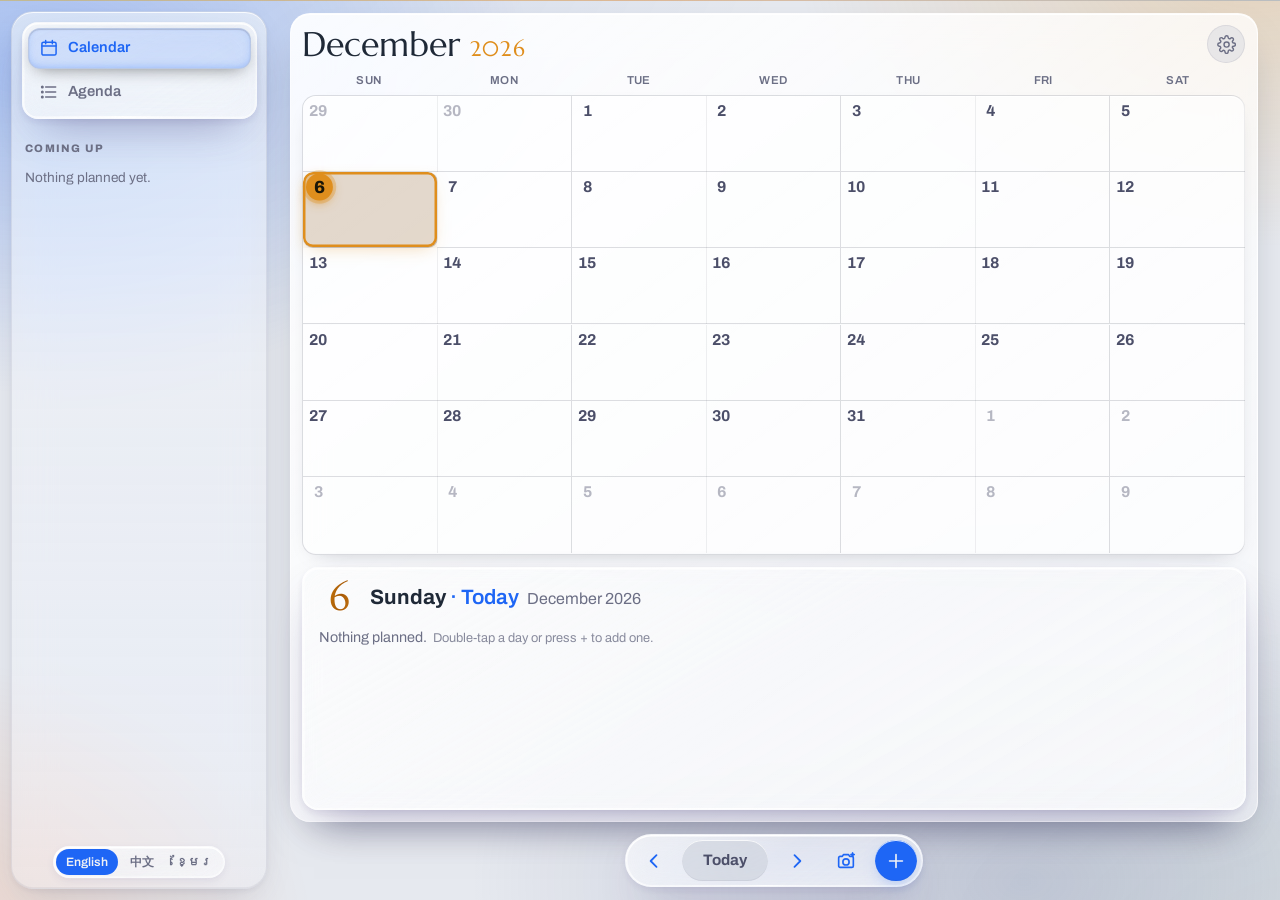
==== commit ff582a5a: "Deploy: automatic updates at safe moments (v142)" ====
--- a/static/index.html
+++ b/static/index.html
@@ -4756,20 +4756,50 @@
   addEventListener('focus', sync);
 })();
 </script>
-<script>/* offline app shell (static/sw.js): registers only on a trusted certificate; a new version shows a tap-to-reload pill */
+<script>/* offline app shell (static/sw.js) and staying current. The installed app (home screen, Android wrapper) is often brought back to the
+   front rather than opened anew, so: look for a new version on every open and every return to the front; and when one is ready,
+   apply it WITHOUT being asked at a moment where nothing can be lost — just opened or returned and not touched yet, or while the app
+   is in the background — otherwise show a tap-to-reload pill (and still apply it when the app next goes to the background). */
 if("serviceWorker" in navigator&&window.isSecureContext&&!/[?&]nosw\b/.test(location.search)){
-  addEventListener("load",function(){navigator.serviceWorker.register("/sw.js").then(function(r){r.update().catch(function(){});}).catch(function(){});});
-  /* an installed app is often brought back rather than opened anew (Android especially), and then the browser
-     doesn't look for a new version for a day: look each time it comes back to the front */
-  document.addEventListener("visibilitychange",function(){ if(document.visibilityState==="visible") navigator.serviceWorker.getRegistration().then(function(r){r&&r.update().catch(function(){});}); });
-  /* a new version that lands in the first seconds after opening, before anything was touched, just loads: a home-screen app
-   would otherwise open the previous copy every time after an update */
-  ["pointerdown","keydown"].forEach(function(t){addEventListener(t,function(){window.__kTouched=1;},{once:true,capture:true});});
-  navigator.serviceWorker.addEventListener("message",function(e){ if(!e.data||e.data.type!=="odin:updated"||document.getElementById("k-upd"))return;
-    if(performance.now()<6000&&!window.__kTouched){location.reload();return;}
+  var kHadSW=!!navigator.serviceWorker.controller,   /* false on the very first visit: that first "controllerchange" is the install, not an update */
+      kFront=0, kInput=-1, kPending=false, kReloading=false;
+  ["pointerdown","keydown","touchstart","wheel"].forEach(function(t){addEventListener(t,function(){kInput=performance.now();},{capture:true,passive:true});});
+  function kCheck(){ navigator.serviceWorker.getRegistration().then(function(r){r&&r.update().catch(function(){});}); }
+  addEventListener("load",function(){navigator.serviceWorker.register("/sw.js",{updateViaCache:"none"}).then(function(r){r.update().catch(function(){});}).catch(function(){});});
+  /* nothing the person could lose by the page reloading right now */
+  function kSafe(){
+    if(document.querySelector(".modal-ov:not([data-k-leaving]),#pin-ov,#pw-ov,.jr-pop")) return false;          /* a form, sheet or pop-up is open */
+    if(typeof JR_EVDRAG!=="undefined"&&JR_EVDRAG) return false;                                              /* an event is being dragged */
+    if(performance.now()-kInput<1500) return false;                                                          /* a tap or key a moment ago */
+    var f=document.querySelectorAll("input:not([type=checkbox]):not([type=radio]):not([type=search]):not([type=hidden]),textarea");
+    for(var i=0;i<f.length;i++) if(f[i].value&&f[i].offsetParent) return false;                              /* typed and not sent (sign-in...) */
+    return true;
+  }
+  /* at most one automatic reload per 30 s, so a problem can never become a reload loop */
+  function kReload(){
+    if(kReloading) return true;
+    try{ var t=+sessionStorage.getItem("yai_autoreload")||0; if(Date.now()-t<30000) return false; sessionStorage.setItem("yai_autoreload",String(Date.now())); }catch(e){}
+    kReloading=true; location.reload(); return true;
+  }
+  function kPill(){
+    if(document.getElementById("k-upd")) return;
     var b=document.createElement("button");b.id="k-upd";b.type="button";b.textContent=typeof tx==="function"?tx("newVersion"):"New version — tap to reload";
     b.style.cssText="position:fixed;left:50%;top:calc(.7rem + env(safe-area-inset-top));transform:translateX(-50%);z-index:99;border:0;border-radius:999px;padding:.55rem 1rem;font:600 .85rem system-ui,sans-serif;background:#82aaff;color:#16182a;box-shadow:0 6px 20px rgba(0,0,0,.45);cursor:pointer";
-    b.onclick=function(){location.reload();};document.body.appendChild(b);});
+    b.onclick=function(){location.reload();};document.body.appendChild(b);
+  }
+  function kUpdated(){
+    kPending=true;
+    var calm=performance.now()-kFront<6000&&kInput<kFront;      /* just opened or brought back, and not touched since */
+    if((document.hidden||calm)&&kSafe()&&kReload()) return;
+    if(!document.hidden) kPill();
+  }
+  /* two signals: the page itself changed under the same worker (message), or a new worker took over (a new version was deployed) */
+  navigator.serviceWorker.addEventListener("message",function(e){ if(e.data&&e.data.type==="odin:updated") kUpdated(); });
+  navigator.serviceWorker.addEventListener("controllerchange",function(){ if(kHadSW) kUpdated(); kHadSW=true; });
+  document.addEventListener("visibilitychange",function(){
+    if(document.visibilityState==="visible"){ kFront=performance.now(); kCheck(); }
+    else if(kPending&&kSafe()) kReload();                                    /* going to the background with a new version waiting: swap it in unseen */
+  });
 }</script>
 </body>
 </html>
